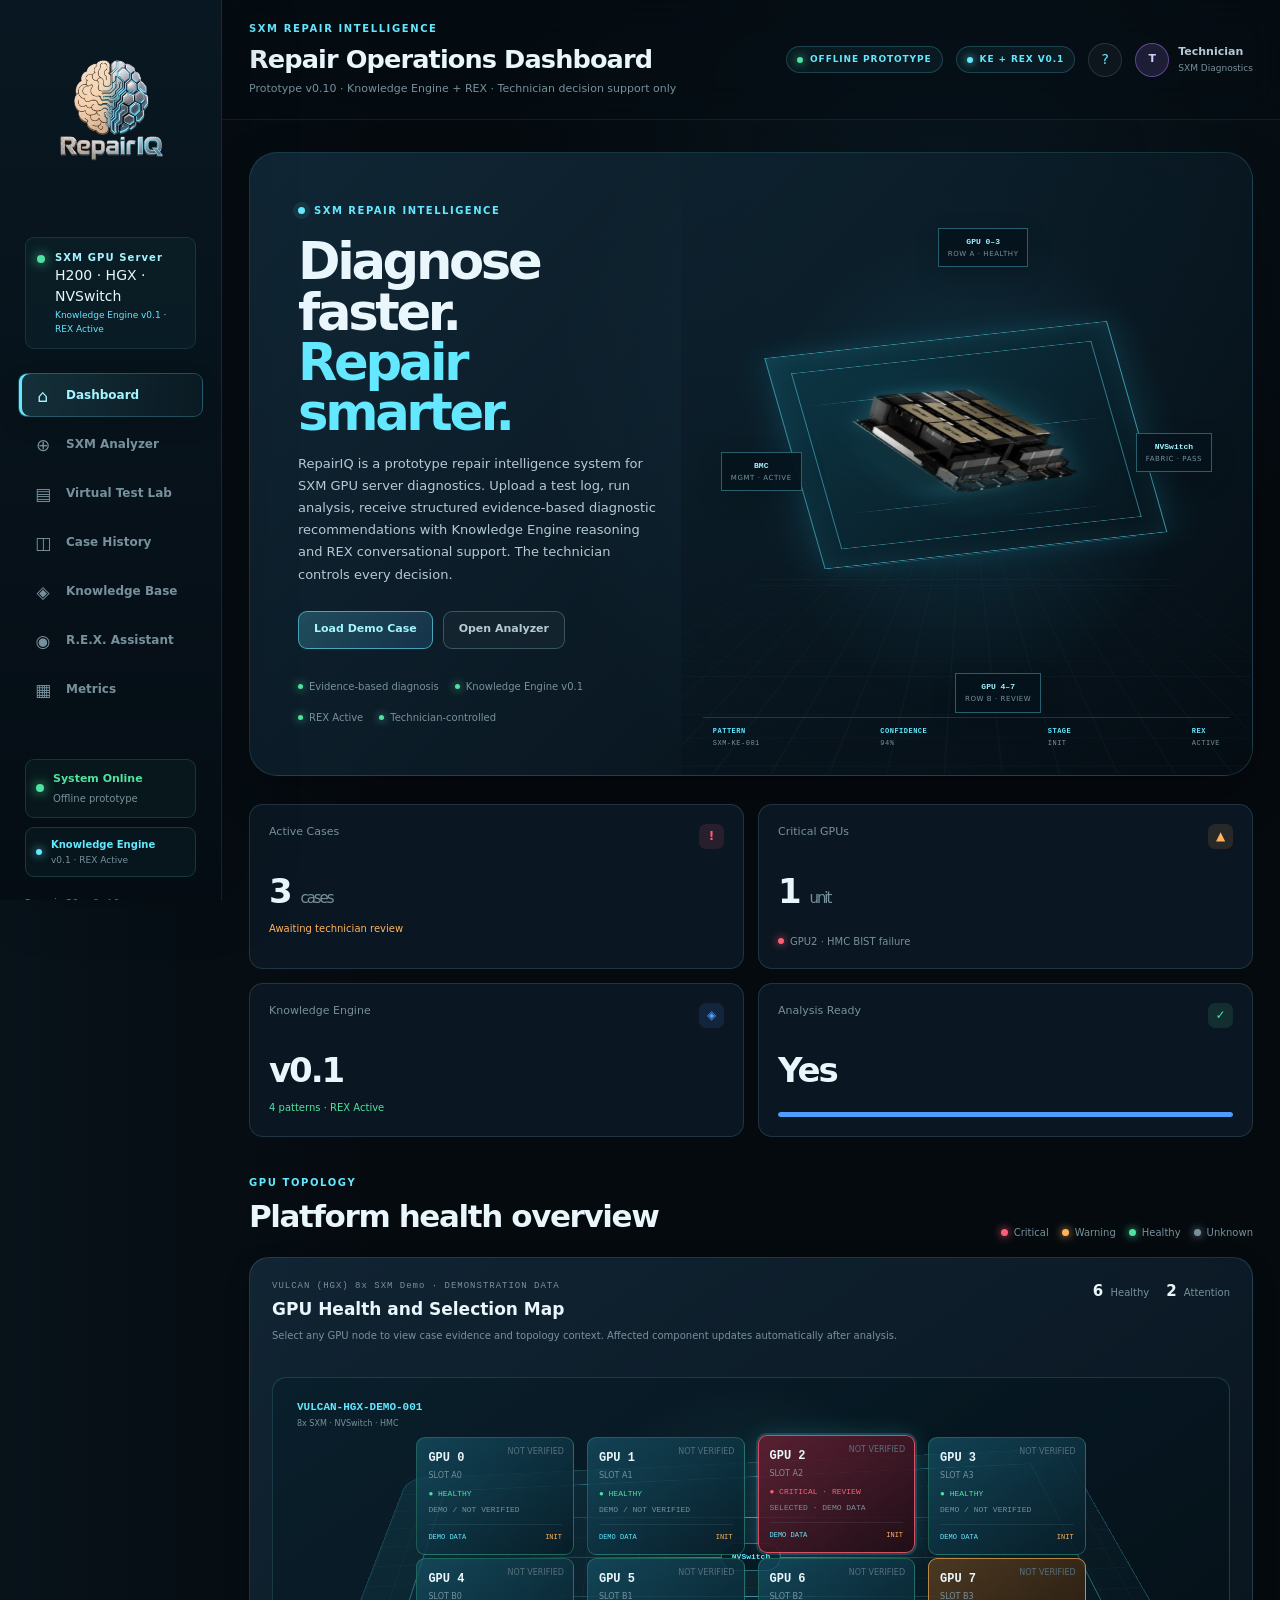
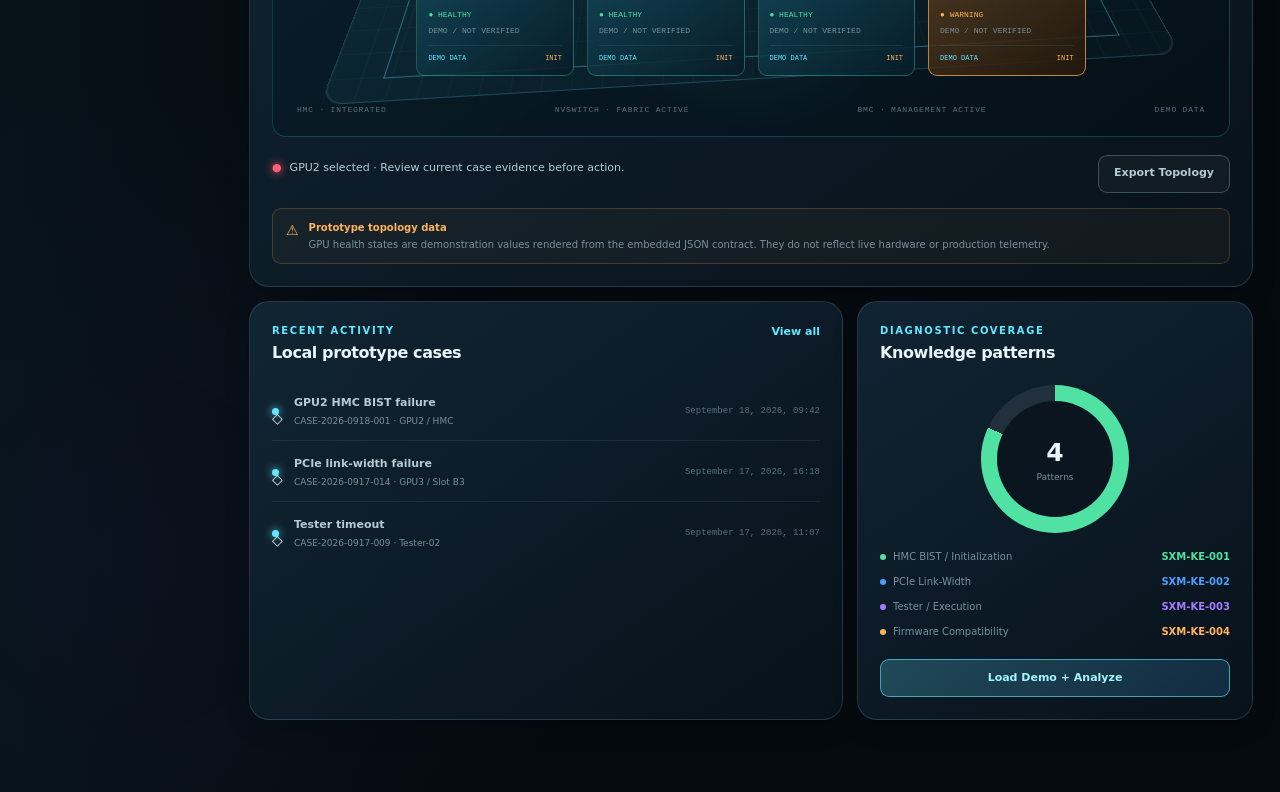
==== index.html @ d18dc709 "release: finalize RepairIQ v1.0 technician repair intelligence platform Finalize RepairIQ v1.0 as a " ====
<!DOCTYPE html>

<html lang="en">
<head>
<!--

    ============================================================

    REPAIRIQ

    SXM REPAIR INTELLIGENCE COMMAND CENTER

 

    Version: 0.10 — Virtual Test Lab + R.E.X. Motion

 

    Author:

    D'Marques Coleman

 

    Organization:

    DCENTRIC

 

    ============================================================

    PURPOSE

    ============================================================

    RepairIQ is a technician-controlled repair intelligence

    prototype for SXM GPU server diagnostics.

 

    This prototype demonstrates:

    - SXM log analysis

    - GPU topology visualization

    - Evidence-oriented diagnostic reasoning

    - Unit digital passport

    - Component genealogy

    - Test stage intelligence

    - Retest + verification state machine

    - RepairIQ Knowledge Engine v0.1

    - REX conversational layer v0.1

    - Case history

    - Shift handoff

    - Parts planning

 

    ============================================================

    CONTROL MODEL

    ============================================================

    RepairIQ recommends.

    The technician decides.

 

    RepairIQ does not:

    - Control hardware

    - Issue autonomous repair commands

    - Remove or install components

    - Order or reserve parts

    - Authorize physical work

    - Connect to production systems in this prototype

 

    ============================================================

    DATA MODEL

    ============================================================

    This prototype uses deterministic demonstration logic.

 

    It does not connect to:

    - Live hardware

    - BMC / HMC

    - Telemetry

    - Production test systems

    - Warehouse systems

    - Backend APIs

    - Verified repair databases

    - Production AI inference

 

    All prototype outputs are labeled:

    - Prototype / Demonstration Data

    - Simulated intelligence

    - Technician decision support only

 

    ============================================================

    KNOWLEDGE ENGINE

    ============================================================

    The RepairIQ Knowledge Engine v0.1 fires deterministic

    rules against confirmed analysis state to produce seven

    structured knowledge outputs:

 

    1. Failure pattern match

    2. Stage-aware repair path

    3. What to check first

    4. What to rule out

    5. Retest specification

    6. Escalation criteria

    7. Knowledge provenance

 

    Every output carries a provenance record showing which

    rule fired, what evidence triggered it, and what its

    confidence is.

 

    ============================================================

    REX

    ============================================================

    REX (Repair Experience) is the conversational layer that

    sits on top of the Knowledge Engine.

 

    REX reads from state.knowledgeOutput only.

    It does not re-analyze raw logs.

    It does not bypass the technician approval gate.

    Every response carries a source citation.

 

    ============================================================

    EXTENSION MOUNT POINT

    ============================================================

    #diagnostic-extension-mount

      data-mount="knowledge-engine"

      data-rex-mount="true"

 

    All Knowledge Engine and REX sections are injected here

    by app.js. They use the .diagnostic-section contract.

 

    Render order inside mount:

      [KE — Failure Pattern]       data-ke-section="failure-pattern"

      [KE — Repair Path]           data-ke-section="repair-path"

      [KE — Check First]           data-ke-section="check-first"

      [KE — Rule Out]              data-ke-section="rule-out"

      [KE — Retest Spec]           data-ke-section="retest-spec"

      [KE — Escalation]            data-ke-section="escalation"

      [KE — Provenance]            data-ke-section="ke-provenance"

      [REX Interface]              data-ke-section="rex"

      [Parts Planning]             data-extension-section="parts-request"

      [Shift Handoff]              data-extension-section="shift-handoff"

      [Export Actions]             .result-actions

 

    ============================================================

    GPU TOPOLOGY DATA CONTRACT

    ============================================================

    #gpu-topology-data is a <script type="application/json">

    element containing the topology JSON.

 

    JS reads this with:

      JSON.parse(document.getElementById('gpu-topology-data').textContent)

 

    Required schema per component:

      componentId       string   "GPU0"

      displayName       string   "GPU 0"

      topologyIndex     number   0

      slot              string   "Slot A0"

      healthState       string   "healthy|critical|warning|unknown"

      verificationState string   "verified|pending-verification|unverified"

      selectionState    string   "selected|available"

      load              number|null

      parentId          string   "VULCAN-HGX-DEMO-001"

      relatedFailureIds string[]

      relatedStageCodes string[]

 

    ============================================================

    CANONICAL CSS CLASS NAMES

    ============================================================

    Stage state (applied by applyStageClass()):

      failed           INIT failed, red border

      passed           green border

      blocked          purple border

      not-reached      muted border, reduced opacity

      retest-required  yellow border

 

    Health state (applied to .gpu-node by JS):

      healthy          green border

      critical         red border

      warning          orange border

      unknown          muted border

 

    Retest workflow step state (applied by updateRetestWorkflowUI()):

      .retest-progress-step.active    current step

      .retest-progress-step.complete  finished step

      .retest-progress-line.complete  finished connector

 

    Closure gate:

      .closure-gate[data-closure-eligible="true"]  green state

 

    ============================================================

    ID CONTRACTS

    ============================================================

    All IDs below are read or written by app.js.

    Do not rename or remove them without updating app.js.

 

    Navigation:

      .nav-item[data-view]

      .view[id]

      #page-title

 

    Analyzer:

      #drop-zone, #file-input

      #retest-upload-zone, #retest-file-input

      #demo-log-button, #analyze-button

      #diagnostic-search, #diagnostic-search-button

      .quick-search-chip[data-error-code]

      #log-preview, #log-status

      #product-model, #tester-name, #technician-name

      #technician-notes, #unit-serial-input

      #system-serial-input, #part-number-input

      #assembly-part-number-input, #board-revision-input

      #department-input

 

    Active case context:

      #active-case-context

      #active-case-id, #active-case-state

      #active-unit-serial, #active-system-serial

      #active-platform, #active-failure-stage

      #active-tester, #active-technician

      #active-case-data-status

 

    Result panel:

      #result-panel

      #empty-diagnostic-result

      #structured-diagnostic-result

      #case-id-label

      #diagnostic-result-status

      #diagnostic-result-data-label

      #diagnostic-result-summary

      #root-cause-command-heading

      #diagnostic-case-id, #diagnostic-case-state

      #diagnostic-department

      #diagnostic-technician, #diagnostic-tester

      #diagnostic-unit-serial, #diagnostic-system-serial

      #diagnostic-part-number, #diagnostic-platform

      #diagnostic-build, #diagnostic-board-revision

      #unit-identity-data-state

      #diagnostic-failure-stage

      #diagnostic-stage-card-{init|flt|flb|fct|dcc|rin}

      #diagnostic-stage-result-{init|flt|flb|fct|dcc|rin}

      #diagnostic-stage-status-{init|flt|flb|fct|dcc|rin}

      #primary-finding-title, #primary-finding-explanation

      #primary-finding-severity

      #affected-component-name

      #affected-component-part-number

      #affected-component-serial

      #affected-component-status

      #view-component-history-button

      #root-cause-candidate-list

      #root-cause-score-label

      #supporting-evidence-list, #supporting-evidence-count

      #contradicting-evidence-list, #contradicting-evidence-count

      #previous-actions-list, #previous-actions-count

      #do-not-repeat-list, #do-not-repeat-count

      #diagnostic-confidence-value

      #diagnostic-confidence-explanation

      #diagnostic-confidence-progress

      #next-action-title, #next-action-explanation

      #next-action-status

      #technician-approval-status

      #technician-approval-message

      #approve-diagnostic-recommendation-button

      #reject-diagnostic-recommendation-button

      #retest-status, #retest-stage

      #retest-condition, #retest-result

      #retest-requirement-message

      #diagnostic-verification-status

      #diagnostic-closure-status

      #diagnostic-data-source

      #diagnostic-intelligence-state

      #diagnostic-data-disclosure-message

      #diagnostic-extension-mount

      #open-retest-workflow-button

 

    Passport:

      #passport-stage-card-{init|flt|flb|fct|dcc|rin}

      #passport-stage-result-{init|flt|flb|fct|dcc|rin}

      #passport-stage-status-{init|flt|flb|fct|dcc|rin}

      #passport-view-history-button

      #passport-export-button

      #genealogy-export-button

      #stage-export-button

      #topology-export-button

 

    Topology:

      #gpu-topology

      #gpu-topology-data

      #topology-selection

      #topology-healthy-count

      #topology-attention-count

      #critical-gpu-count

 

    Retest workflow:

      #retest-verification

      #retest-verification-status

      #closure-eligibility-status

      #technician-action-description

      #verification-technician

      #technician-action-timestamp

      #technician-action-state

      #record-technician-action-button

      #verification-retest-stage

      #verification-retest-tester

      #verification-retest-started-at

      #verification-retest-session-id

      #retest-ready-state

      #prepare-retest-button

      #verification-retest-result

      #verification-retest-completed-at

      #verification-retest-evidence

      #retest-result-state

      #record-retest-result-button

      #verification-rationale-input

      #verification-decision

      #verification-rationale

      #repair-verification-state

      #verify-repair-button

      #reject-verification-button

      #verification-retest-status

      #verification-status

      #verification-closure-status

      #closure-gate

      #closure-gate-title

      #closure-gate-message

      #close-case-button

      #verification-history-list

      #verification-history-state

 

    Case history:

      #case-search, #case-filter

      #case-table-body

      #case-table-empty-state

      #clear-cases-button

      #activity-list

 

    Dashboard:

      #load-demo-button

      #view-demo-button

      #start-analysis-button

 

    Modal:

      #diagnostic-modal

      #modal-content

      #modal-close-button

 

    Toast:

      #toast

      #toast-message

    ============================================================

  -->
<meta charset="utf-8"/>
<meta content="width=device-width, initial-scale=1.0" name="viewport"/>
<meta content="RepairIQ — SXM Repair Intelligence Command Center. Prototype v0.10." name="description"/>
<meta content="noindex, nofollow" name="robots"/>
<title>RepairIQ — SXM Repair Intelligence v0.10</title>
<link href="styles.css" rel="stylesheet"/>
</head>
<body>
<!-- ============================================================

       TOPOLOGY DATA CONTRACT

       Parsed by renderTopology() on DOMContentLoaded.

       JS reads: JSON.parse(document.getElementById('gpu-topology-data').textContent)

       ============================================================ -->
<script id="gpu-topology-data" type="application/json">

    {

      "platformId": "VULCAN-HGX-DEMO-001",

      "platformName": "VULCAN (HGX) 8x SXM Demo",

      "configurationId": "8GPU-SXM-NVS-HMC",

      "dataSource": "Prototype / Demonstration Data",

      "verified": false,

      "components": [

        {

          "componentId": "GPU0",

          "displayName": "GPU 0",

          "topologyIndex": 0,

          "slot": "Slot A0",

          "healthState": "healthy",

          "verificationState": "verified",

          "selectionState": "available",

          "load": 0,

          "parentId": "VULCAN-HGX-DEMO-001",

          "relatedFailureIds": [],

          "relatedStageCodes": ["INIT"]

        },

        {

          "componentId": "GPU1",

          "displayName": "GPU 1",

          "topologyIndex": 1,

          "slot": "Slot A1",

          "healthState": "healthy",

          "verificationState": "verified",

          "selectionState": "available",

          "load": 0,

          "parentId": "VULCAN-HGX-DEMO-001",

          "relatedFailureIds": [],

          "relatedStageCodes": ["INIT"]

        },

        {

          "componentId": "GPU2",

          "displayName": "GPU 2",

          "topologyIndex": 2,

          "slot": "Slot A2",

          "healthState": "critical",

          "verificationState": "pending-verification",

          "selectionState": "selected",

          "load": null,

          "parentId": "VULCAN-HGX-DEMO-001",

          "relatedFailureIds": ["HMC_BIST_FAIL"],

          "relatedStageCodes": ["INIT"]

        },

        {

          "componentId": "GPU3",

          "displayName": "GPU 3",

          "topologyIndex": 3,

          "slot": "Slot A3",

          "healthState": "healthy",

          "verificationState": "verified",

          "selectionState": "available",

          "load": 0,

          "parentId": "VULCAN-HGX-DEMO-001",

          "relatedFailureIds": [],

          "relatedStageCodes": ["INIT"]

        },

        {

          "componentId": "GPU4",

          "displayName": "GPU 4",

          "topologyIndex": 4,

          "slot": "Slot B0",

          "healthState": "healthy",

          "verificationState": "verified",

          "selectionState": "available",

          "load": 0,

          "parentId": "VULCAN-HGX-DEMO-001",

          "relatedFailureIds": [],

          "relatedStageCodes": ["INIT"]

        },

        {

          "componentId": "GPU5",

          "displayName": "GPU 5",

          "topologyIndex": 5,

          "slot": "Slot B1",

          "healthState": "healthy",

          "verificationState": "verified",

          "selectionState": "available",

          "load": 0,

          "parentId": "VULCAN-HGX-DEMO-001",

          "relatedFailureIds": [],

          "relatedStageCodes": ["INIT"]

        },

        {

          "componentId": "GPU6",

          "displayName": "GPU 6",

          "topologyIndex": 6,

          "slot": "Slot B2",

          "healthState": "healthy",

          "verificationState": "verified",

          "selectionState": "available",

          "load": 0,

          "parentId": "VULCAN-HGX-DEMO-001",

          "relatedFailureIds": [],

          "relatedStageCodes": ["INIT"]

        },

        {

          "componentId": "GPU7",

          "displayName": "GPU 7",

          "topologyIndex": 7,

          "slot": "Slot B3",

          "healthState": "warning",

          "verificationState": "pending-verification",

          "selectionState": "available",

          "load": null,

          "parentId": "VULCAN-HGX-DEMO-001",

          "relatedFailureIds": [],

          "relatedStageCodes": ["INIT"]

        }

      ]

    }

  </script>
<!-- ============================================================

       APPLICATION SHELL

       ============================================================ -->
<div class="app-shell">
<!-- ========================================================

         SIDEBAR

         ======================================================== -->
<aside aria-label="RepairIQ main navigation" class="sidebar" role="navigation">
<!-- Brand -->
<div class="brand">
<img alt="RepairIQ — Repair Intelligence" class="brand-logo" src="assets/repairiq-logo.PNG"/>
</div>
<!-- Platform context -->
<div aria-label="Platform context" class="sidebar-platform">
<div aria-hidden="true" class="platform-indicator"></div>
<div>
<strong>SXM GPU Server</strong>
<span>H200 · HGX · NVSwitch</span>
<span style="margin-top: 2px; color: var(--cyan); font-size: 9px;">

            Knowledge Engine v0.1 · REX Active

          </span>
</div>
</div>
<!-- Navigation -->
<nav aria-label="Primary navigation" class="main-nav">
<button aria-current="page" class="nav-item active" data-view="dashboard" type="button">
<span aria-hidden="true" class="nav-icon">⌂</span>
<span>Dashboard</span>
</button>
<button class="nav-item" data-view="analyzer" type="button">
<span aria-hidden="true" class="nav-icon">⊕</span>
<span>SXM Analyzer</span>
</button>
<button class="nav-item" data-view="tester-lab" type="button">
<span aria-hidden="true" class="nav-icon">▤</span>
<span>Virtual Test Lab</span>
</button>
<button class="nav-item" data-view="cases" type="button">
<span aria-hidden="true" class="nav-icon">◫</span>
<span>Case History</span>
</button>
<button class="nav-item" data-view="knowledge" type="button">
<span aria-hidden="true" class="nav-icon">◈</span>
<span>Knowledge Base</span>
</button>
<button class="nav-item" data-view="rex" type="button">
<span aria-hidden="true" class="nav-icon">◉</span>
<span>R.E.X. Assistant</span>
</button>
<button class="nav-item" data-view="metrics" type="button">
<span aria-hidden="true" class="nav-icon">▦</span>
<span>Metrics</span>
</button>
</nav>
<div aria-hidden="true" class="sidebar-divider"></div>
<!-- Sidebar bottom -->
<div class="sidebar-bottom">
<div aria-label="System status" class="system-status">
<div aria-hidden="true" class="status-dot"></div>
<div>
<strong>System Online</strong>
<span>Offline prototype</span>
</div>
</div>
<!-- Knowledge engine status -->
<div aria-label="Knowledge engine status" style="

            display: flex;

            align-items: center;

            gap: 9px;

            margin-top: 9px;

            padding: 9px 10px;

            border: 1px solid rgba(99, 232, 255, 0.16);

            border-radius: var(--radius-sm);

            background: rgba(99, 232, 255, 0.035);

          ">
<div aria-hidden="true" style="

              width: 6px;

              height: 6px;

              flex: 0 0 auto;

              border-radius: 50%;

              background: var(--cyan);

              box-shadow: 0 0 10px var(--cyan);

            "></div>
<div>
<strong style="

                display: block;

                color: var(--cyan);

                font-size: 10px;

              ">Knowledge Engine</strong>
<span style="

                display: block;

                margin-top: 2px;

                color: var(--text-muted);

                font-size: 9px;

              ">v0.1 · REX Active</span>
</div>
</div>
<div class="version-label">

          RepairIQ v0.10 · Prototype

        </div>
<p class="sidebar-note">

          Technician decision support only.

          RepairIQ does not control hardware

          or authorize physical actions.

        </p>
</div>
</aside>
<!-- /sidebar -->
<!-- ========================================================

         MAIN CONTENT

         ======================================================== -->
<main class="main-content" id="main-content">
<!-- ======================================================

           TOPBAR

           ====================================================== -->
<header aria-label="RepairIQ application header" class="topbar" role="banner">
<div>
<div class="eyebrow">SXM REPAIR INTELLIGENCE</div>
<h1 id="page-title">Repair Operations Dashboard</h1>
<p class="topbar-context">

            Prototype v0.10 · Knowledge Engine + REX ·

            Technician decision support only

          </p>
</div>
<div class="topbar-actions">
<div aria-label="Environment: offline prototype" class="environment-badge">
<span aria-hidden="true" class="environment-dot"></span>

            Offline Prototype

          </div>
<div aria-label="Knowledge engine and REX active" style="

              display: inline-flex;

              align-items: center;

              gap: 7px;

              min-height: 27px;

              padding: 0 10px;

              border: 1px solid rgba(99, 232, 255, 0.2);

              border-radius: 999px;

              background: rgba(99, 232, 255, 0.055);

              color: var(--cyan);

              font-size: 9px;

              font-weight: 800;

              letter-spacing: 0.1em;

              white-space: nowrap;

              text-transform: uppercase;

            ">
<span aria-hidden="true" style="

                width: 6px;

                height: 6px;

                border-radius: 50%;

                background: var(--cyan);

                box-shadow: 0 0 8px var(--cyan);

              "></span>

            KE + REX v0.1

          </div>
<button aria-label="Keyboard shortcuts: press slash to open analyzer" class="icon-button" title="Press / to open analyzer" type="button">?</button>
<div class="user-chip">
<div aria-hidden="true" class="avatar">T</div>
<div>
<strong>Technician</strong>
<span>SXM Diagnostics</span>
</div>
</div>
</div>
</header>
<!-- /topbar -->
<!-- ======================================================

           DASHBOARD VIEW

           ====================================================== -->
<div aria-label="Repair operations dashboard" class="view active" id="dashboard-view" role="main">
<!-- Hero card -->
<div aria-label="RepairIQ overview" class="hero-card">
<div class="hero-content">
<div class="hero-badge">
<span aria-hidden="true" class="pulse"></span>

              SXM REPAIR INTELLIGENCE

            </div>
<h2>

              Diagnose faster.

              <span>Repair smarter.</span>
</h2>
<p>

              RepairIQ is a prototype repair intelligence system for

              SXM GPU server diagnostics. Upload a test log, run

              analysis, receive structured evidence-based diagnostic

              recommendations with Knowledge Engine reasoning and REX

              conversational support. The technician controls every

              decision.

            </p>
<div class="hero-actions">
<button class="primary-button" id="load-demo-button" type="button">

                Load Demo Case

              </button>
<button class="secondary-button" data-view-target="analyzer" id="start-analysis-button" type="button">

                Open Analyzer

              </button>
</div>
<div aria-label="System capabilities" class="hero-trust-row">
<span>
<span aria-hidden="true" class="trust-dot"></span>

                Evidence-based diagnosis

              </span>
<span>
<span aria-hidden="true" class="trust-dot"></span>

                Knowledge Engine v0.1

              </span>
<span>
<span aria-hidden="true" class="trust-dot"></span>

                REX Active

              </span>
<span>
<span aria-hidden="true" class="trust-dot"></span>

                Technician-controlled

              </span>
</div>
</div>
<!-- Hero visual -->
<div aria-hidden="true" class="hero-visual" role="presentation">
<div class="hero-grid"></div>
<div class="hardware-platform">
<div class="board-surface">
<span class="board-edge board-edge-top"></span>
<span class="board-edge board-edge-bottom"></span>
<span class="board-edge board-edge-left"></span>
<span class="board-edge board-edge-right"></span>
<div class="compute-zone compute-zone-vulcan">
<img alt="" aria-hidden="true" class="hero-vulcan-image" src="assets/vulcan-hgx-demo.png"/>
</div>
<span class="fabric-lines">
<span class="fabric-line fabric-line-a"></span>
<span class="fabric-line fabric-line-b"></span>
<span class="fabric-line fabric-line-c"></span>
<span class="fabric-line fabric-line-d"></span>
</span>
</div>
<div class="hardware-shroud">
<div class="shroud-highlight"></div>
<div class="shroud-label">

                  H200 · SXM · NVSwitch · HMC

                </div>
</div>
</div>
<div class="floating-node node-top">
<strong>GPU 0–3</strong>
<small>Row A · Healthy</small>
</div>
<div class="floating-node node-right">
<strong>NVSwitch</strong>
<small>Fabric · Pass</small>
</div>
<div class="floating-node node-bottom">
<strong>GPU 4–7</strong>
<small>Row B · Review</small>
</div>
<div class="floating-node node-left">
<strong>BMC</strong>
<small>Mgmt · Active</small>
</div>
<div class="hero-telemetry">
<span>
<strong>PATTERN</strong>

                SXM-KE-001

              </span>
<span>
<strong>CONFIDENCE</strong>

                94%

              </span>
<span>
<strong>STAGE</strong>

                INIT

              </span>
<span>
<strong>REX</strong>

                ACTIVE

              </span>
</div>
</div>
<!-- /hero-visual -->
</div>
<!-- /hero-card -->
<!-- Metric cards -->
<section aria-label="Key metrics" class="metric-grid" style="margin-top: 28px;">
<div class="metric-card">
<div class="metric-top">
<span>Active Cases</span>
<div aria-hidden="true" class="metric-icon red">!</div>
</div>
<div class="metric-value">

              3

              <small>cases</small>
</div>
<div class="metric-change neutral-change">

              Awaiting technician review

            </div>
</div>
<div class="metric-card">
<div class="metric-top">
<span>Critical GPUs</span>
<div aria-hidden="true" class="metric-icon orange">▲</div>
</div>
<div class="metric-value">
<span id="critical-gpu-count">1</span>
<small>unit</small>
</div>
<div class="metric-mini-status">
<span aria-hidden="true" class="mini-status critical"></span>

              GPU2 · HMC BIST failure

            </div>
</div>
<div class="metric-card">
<div class="metric-top">
<span>Knowledge Engine</span>
<div aria-hidden="true" class="metric-icon blue">◈</div>
</div>
<div class="metric-value">

              v0.1

            </div>
<div class="metric-change positive">

              4 patterns · REX Active

            </div>
</div>
<div class="metric-card">
<div class="metric-top">
<span>Analysis Ready</span>
<div aria-hidden="true" class="metric-icon green">✓</div>
</div>
<div class="metric-value">

              Yes

            </div>
<div aria-hidden="true" class="progress-track">
<div class="progress-fill blue-fill" style="width: 100%;"></div>
</div>
</div>
</section>
<!-- /metric-grid -->
<!-- GPU Topology panel -->
<section aria-label="GPU topology" class="topology-heading section-heading">
<div>
<div class="eyebrow">GPU TOPOLOGY</div>
<h2>Platform health overview</h2>
</div>
<div aria-label="Topology legend" class="topology-legend">
<span>
<span aria-hidden="true" class="legend-health critical"></span>

              Critical

            </span>
<span>
<span aria-hidden="true" class="legend-health warning"></span>

              Warning

            </span>
<span>
<span aria-hidden="true" class="legend-health healthy"></span>

              Healthy

            </span>
<span>
<span aria-hidden="true" class="legend-health unknown"></span>

              Unknown

            </span>
</div>
</section>
<div aria-label="GPU topology panel" class="panel topology-panel">
<div class="topology-header">
<div>
<div aria-label="Platform identification" class="topology-platform">

                PLATFORM · VULCAN (HGX) · 8x SXM GPU

              </div>
<h3>GPU Health and Selection Map</h3>
<p style="margin-top: 5px; color: var(--text-muted); font-size: 10px;">

                Select any GPU node to view case evidence and

                topology context. Affected component updates

                automatically after analysis.

              </p>
</div>
<div aria-label="Topology counts" class="topology-meta">
<div>
<strong id="topology-healthy-count">0</strong>
<span>Healthy</span>
</div>
<div>
<strong id="topology-attention-count">0</strong>
<span>Attention</span>
</div>
</div>
</div>
<!-- Hardware frame -->
<div aria-label="GPU topology visualization" class="topology-hardware-frame" role="region">
<div aria-hidden="true" class="topology-backplate">
<div class="topology-backplate-grid"></div>
<span class="topology-board-edge topology-board-edge-top"></span>
<span class="topology-board-edge topology-board-edge-bottom"></span>
<span class="topology-board-edge topology-board-edge-left"></span>
<span class="topology-board-edge topology-board-edge-right"></span>
</div>
<div aria-hidden="true" class="platform-identification">
<span>VULCAN-HGX-DEMO-001</span>
<small>8x SXM · NVSwitch · HMC</small>
</div>
<div aria-hidden="true" class="topology-fabric">
<span class="fabric-rail rail-top"></span>
<span class="fabric-rail rail-middle"></span>
<span class="fabric-rail rail-bottom"></span>
<div class="fabric-node-center">NVSwitch</div>
</div>
<!--

              GPU nodes are rendered here by renderTopology()

              from the #gpu-topology-data JSON contract.

              Do not place static GPU nodes here.

            -->
<div aria-busy="true" aria-label="GPU node selection grid" class="gpu-topology" id="gpu-topology" role="group"></div>
<div aria-hidden="true" class="topology-hardware-details">
<span>HMC · INTEGRATED</span>
<span>NVSWITCH · FABRIC ACTIVE</span>
<span>BMC · MANAGEMENT ACTIVE</span>
<span>DEMO DATA</span>
</div>
</div>
<!-- /hardware-frame -->
<div class="topology-footer">
<p aria-live="polite" class="topology-selection" data-selected-component="" data-selection-state="available" id="topology-selection" role="status">

              Select a GPU node to view case evidence.

            </p>
<div style="display: flex; gap: 8px; flex-wrap: wrap; justify-content: flex-end;">
<button aria-label="Export GPU topology data" class="secondary-button" id="topology-export-button" type="button">

                Export Topology

              </button>
</div>
</div>
<div class="prototype-data-banner" role="note">
<span aria-hidden="true" style="font-size: 14px;">⚠</span>
<div>
<strong>Prototype topology data</strong>
<span>

                GPU health states are demonstration values rendered

                from the embedded JSON contract. They do not reflect

                live hardware or production telemetry.

              </span>
</div>
</div>
</div>
<!-- /topology-panel -->
<!-- Dashboard columns -->
<div class="dashboard-columns">
<!-- Recent activity -->
<div aria-label="Recent activity" class="panel">
<div class="panel-header">
<div>
<div class="eyebrow">RECENT ACTIVITY</div>
<h3>Local prototype cases</h3>
</div>
<button aria-label="View all cases" class="text-button" data-view-target="cases" type="button">

                View all

              </button>
</div>
<div aria-label="Recent case activity" aria-live="polite" class="activity-list" id="activity-list"></div>
</div>
<!-- Coverage / quick actions -->
<div aria-label="Quick actions and coverage" class="panel">
<div class="panel-header">
<div>
<div class="eyebrow">DIAGNOSTIC COVERAGE</div>
<h3>Knowledge patterns</h3>
</div>
</div>
<div aria-label="Knowledge engine pattern coverage" class="coverage-ring">
<div class="ring-inner">
<strong>4</strong>
<span>Patterns</span>
</div>
</div>
<div aria-label="Coverage by category" class="coverage-list">
<div>
<span>
<span aria-hidden="true" class="dot green-dot"></span>

                  HMC BIST / Initialization

                </span>
<strong style="color: var(--green);">SXM-KE-001</strong>
</div>
<div>
<span>
<span aria-hidden="true" class="dot blue-dot"></span>

                  PCIe Link-Width

                </span>
<strong style="color: var(--blue);">SXM-KE-002</strong>
</div>
<div>
<span>
<span aria-hidden="true" class="dot purple-dot"></span>

                  Tester / Execution

                </span>
<strong style="color: var(--purple);">SXM-KE-003</strong>
</div>
<div>
<span>
<span aria-hidden="true" class="dot orange-dot"></span>

                  Firmware Compatibility

                </span>
<strong style="color: var(--orange);">SXM-KE-004</strong>
</div>
</div>
<button aria-label="Load demo case and run analysis" class="primary-button" id="view-demo-button" style="width: 100%; margin-top: 20px;" type="button">

              Load Demo + Analyze

            </button>
</div>
</div>
<!-- /dashboard-columns -->
</div>
<!-- /dashboard-view -->
<!-- ======================================================

           ANALYZER VIEW

           ====================================================== -->

    <!-- REPAIRIQ ANALYZER v1.0: Technician Workstation layout. Do not rename existing control/result IDs without updating app.js. -->
<div aria-label="SXM log analyzer" class="view" data-analyzer-workspace="case" id="analyzer-view" role="main">
<div class="view-heading">
<div>
<div class="eyebrow">SXM LOG ANALYZER</div>
<h2>Diagnostic Analysis</h2>
<p>

              Upload a test log or load the demo case. Run analysis

              to receive structured diagnostic recommendations with

              Knowledge Engine reasoning and REX support.

              Technician review is required before any physical action.

            </p>
</div>
<div>
<span aria-label="Human control notice" class="human-control-badge" role="note">
<span aria-hidden="true">✓</span>

              Technician-controlled

            </span>
</div>
</div>
<!-- =========================================================
         REPAIRIQ DIAGNOSTIC WORKSTATION
         Compact technician workflow navigation.
         Existing Analyzer IDs remain unchanged for app.js compatibility.
    ========================================================== -->
<section aria-labelledby="analyzer-workstation-title" class="analyzer-workstation-shell">
<div class="analyzer-workstation-heading">
<div>
<div class="eyebrow">DIAGNOSTIC WORKSTATION</div>
<h3 id="analyzer-workstation-title">Technician review center</h3>
</div>
<div aria-live="polite" class="analyzer-workstation-status">
<span class="status-dot"></span>
<span id="analyzer-workstation-status-text">Case context</span>
</div>
</div>
<div aria-label="Diagnostic workflow" class="analyzer-workstation-nav" id="analyzer-workstation-nav" role="tablist">
<button aria-selected="true" class="analyzer-workstation-tab active" data-analyzer-tab="case" role="tab" type="button">
<span class="workstation-step">01</span><span>Case</span>
</button>
<button aria-selected="false" class="analyzer-workstation-tab" data-analyzer-tab="log" role="tab" type="button">
<span class="workstation-step">02</span><span>Log</span>
</button>
<button aria-selected="false" class="analyzer-workstation-tab" data-analyzer-tab="evidence" role="tab" type="button">
<span class="workstation-step">03</span><span>Evidence</span>
</button>
<button aria-selected="false" class="analyzer-workstation-tab" data-analyzer-tab="diagnosis" role="tab" type="button">
<span class="workstation-step">04</span><span>Diagnosis</span>
</button>
<button aria-selected="false" class="analyzer-workstation-tab" data-analyzer-tab="repair" role="tab" type="button">
<span class="workstation-step">05</span><span>Repair</span>
</button>
<button aria-selected="false" class="analyzer-workstation-tab" data-analyzer-tab="verify" role="tab" type="button">
<span class="workstation-step">06</span><span>Verify</span>
</button>
<button aria-selected="false" class="analyzer-workstation-tab" data-analyzer-tab="close" role="tab" type="button">
<span class="workstation-step">07</span><span>Close</span>
</button>
</div>
<div class="analyzer-workstation-help">
        Select a workflow stage to review only the information needed for that task.
        Existing technician approval and verification controls remain authoritative.
      </div>
</section>

<!-- Diagnostic search -->
<div aria-label="Diagnostic search" class="panel diagnostic-search" data-analyzer-panel="log">
<div class="search-header">
<div>
<div class="eyebrow">QUICK DIAGNOSTIC SEARCH</div>
<h3>Error code or symptom search</h3>
</div>
<div aria-label="Prototype data label" class="environment-badge">

              Prototype Data

            </div>
</div>
<div class="search-row">
<div class="search-field">
<span aria-hidden="true" style="color: var(--cyan);">⊕</span>
<input aria-label="Search error code or symptom" autocomplete="off" id="diagnostic-search" placeholder="Search error code, symptom, or component..." type="search"/>
</div>
<button aria-label="Run diagnostic search" class="primary-button" id="diagnostic-search-button" type="button">

              Search

            </button>
</div>
<div aria-label="Quick search options" class="quick-searches">
<span>Quick:</span>
<button aria-label="Search for HMC BIST failure" class="quick-search-chip" data-error-code="HMC_BIST_FAIL" type="button">

              HMC_BIST_FAIL

            </button>
<button aria-label="Search for PCIe link width failure" class="quick-search-chip" data-error-code="PCIE_LINK_WIDTH" type="button">

              PCIE_LINK_WIDTH

            </button>
<button aria-label="Search for tester timeout" class="quick-search-chip" data-error-code="TESTER_TIMEOUT" type="button">

              TESTER_TIMEOUT

            </button>
<button aria-label="Search for firmware mismatch" class="quick-search-chip" data-error-code="FW_MISMATCH" type="button">

              FW_MISMATCH

            </button>
</div>
</div>
<!-- /diagnostic-search -->
<!-- Active case context -->
<div aria-label="Active case context" class="panel active-case-context" data-analyzer-panel="case" data-case-state="NEW" data-data-source="prototype" id="active-case-context">
<div class="case-context-badges">
<div class="eyebrow">ACTIVE CASE CONTEXT</div>
<span aria-label="Case ID" class="case-id" id="active-case-id">CASE-NEW</span>
<span aria-label="Case state" class="status-pill" id="active-case-state">NEW</span>
<div aria-label="Data source" id="active-case-data-status" role="note" style="

                margin-left: auto;

                color: var(--orange);

                font-size: 9px;

                font-weight: 800;

              ">
<strong>Prototype / Demonstration Data</strong>
</div>
</div>
<div aria-label="Active case details" class="active-case-grid">
<div class="case-context-field">
<span>Unit Serial</span>
<strong id="active-unit-serial">—</strong>
</div>
<div class="case-context-field">
<span>System Serial</span>
<strong id="active-system-serial">—</strong>
</div>
<div class="case-context-field">
<span>Platform</span>
<strong id="active-platform">—</strong>
</div>
<div class="case-context-field">
<span>Failure Stage</span>
<strong id="active-failure-stage">Awaiting analysis</strong>
</div>
<div class="case-context-field">
<span>Tester</span>
<strong id="active-tester">—</strong>
</div>
<div class="case-context-field">
<span>Technician</span>
<strong id="active-technician">—</strong>
</div>
</div>
</div>
<!-- /active-case-context -->
<!-- Analyzer layout -->
<div class="analyzer-layout">
<!-- Input column -->
<div class="analyzer-input-column" data-analyzer-panel="log">
<!-- Case metadata form -->
<div aria-label="Case metadata input" class="panel">
<div class="panel-header">
<div>
<div class="eyebrow">CASE METADATA</div>
<h3>Unit and session details</h3>
</div>
</div>
<div class="form-grid">
<label>
<span>Product / Model</span>
<input aria-label="Product or model" autocomplete="off" id="product-model" placeholder="e.g. VULCAN (HGX)" type="text"/>
</label>
<label>
<span>Tester ID</span>
<input aria-label="Tester identifier" autocomplete="off" id="tester-name" placeholder="e.g. SXM-TESTER-04" type="text"/>
</label>
<label>
<span>Unit Serial Number</span>
<input aria-label="Unit serial number" autocomplete="off" id="unit-serial-input" placeholder="e.g. DEMO-UNIT-0001" type="text"/>
</label>
<label>
<span>System Serial Number</span>
<input aria-label="System serial number" autocomplete="off" id="system-serial-input" placeholder="e.g. DEMO-SYSTEM-0001" type="text"/>
</label>
<label>
<span>Part Number</span>
<input aria-label="Part number" autocomplete="off" id="part-number-input" placeholder="e.g. DEMO-PN-0001" type="text"/>
</label>
<label>
<span>Assembly Part Number</span>
<input aria-label="Assembly part number" autocomplete="off" id="assembly-part-number-input" placeholder="e.g. DEMO-ASM-PN-0001" type="text"/>
</label>
<label>
<span>Board Revision</span>
<input aria-label="Board revision" autocomplete="off" id="board-revision-input" placeholder="e.g. DEMO-REV-A" type="text"/>
</label>
<label>
<span>Department</span>
<input aria-label="Department" autocomplete="off" id="department-input" placeholder="e.g. SXM Diagnostics" type="text"/>
</label>
<label>
<span>Technician Name</span>
<input aria-label="Technician name" autocomplete="off" id="technician-name" placeholder="Technician name" type="text"/>
</label>
</div>
<div class="full-label">
<span>Technician notes</span>
<textarea aria-label="Technician notes" id="technician-notes" placeholder="Describe observed symptoms, context, or previous actions..." rows="3"></textarea>
</div>
</div>
<!-- /case-metadata-form -->
<!-- Log upload -->
<div aria-label="Test log upload" class="panel log-panel">
<div class="panel-header">
<div>
<div class="eyebrow">TEST LOG</div>
<h3>

                    Upload or load log

                    <span aria-live="polite" class="status-pill" id="log-status">No log loaded</span>
</h3>
</div>
</div>
<div aria-label="Click or drag to upload a test log file" aria-pressed="false" class="drop-zone" id="drop-zone" role="button" tabindex="0">
<div aria-hidden="true" class="upload-icon">↑</div>
<strong>Click to upload or drag a test log</strong>
<span>.txt · .log · .csv · plain text</span>
</div>
<input accept=".txt,.log,.csv,text/plain" aria-hidden="true" hidden="" id="file-input" type="file"/>
<pre aria-label="Loaded test log preview" aria-live="polite" id="log-preview">No test log loaded.</pre>
<div class="input-actions">
<button aria-label="Load the synthetic SXM demonstration log" class="secondary-button" id="demo-log-button" type="button">

                  Load Demo Log

                </button>
<button aria-label="Run RepairIQ analysis on the loaded log" class="primary-button" id="analyze-button" type="button">

                  Run RepairIQ Analysis

                </button>
</div>
</div>
<!-- /log-panel -->
</div>
<!-- /analyzer-input-column -->
<!-- Output column -->
<div class="analysis-output-column" data-analyzer-panel="results">
<div aria-label="Diagnostic analysis result" aria-live="polite" class="panel result-panel" data-analyzer-results="true" data-data-source="none" data-result-state="empty" id="result-panel">
<!-- Empty / loading state -->
<div aria-label="No analysis result yet" class="empty-result" id="empty-diagnostic-result">
<div aria-hidden="true" class="empty-orb">RI</div>
<h3>RepairIQ is ready</h3>
<p>

                  Load a test log and run analysis to receive a

                  structured diagnostic recommendation with Knowledge

                  Engine reasoning and REX conversational support.

                </p>
<div aria-label="Analysis process overview" class="empty-result-flow">
<span>Load log</span>
<i aria-hidden="true">→</i>
<span>Run analysis</span>
<i aria-hidden="true">→</i>
<span>KE fires rules</span>
<i aria-hidden="true">→</i>
<span>Ask REX</span>
<i aria-hidden="true">→</i>
<span>Technician decides</span>
</div>
</div>
<!-- /empty-diagnostic-result -->
<!-- Structured diagnostic result -->
<!--

                This container is revealed by renderAnalysis().

                Its internal sections are populated by the renderer.

                Do not replace this element's innerHTML from JS.

                JS updates individual fields within it.

              -->
<div aria-label="Structured diagnostic result" class="structured-diagnostic-result" data-data-source="none" data-result-state="empty" hidden="" id="structured-diagnostic-result">
<!-- Result header -->
<div class="diagnostic-result-header" data-analyzer-result-header="true">
<div>
<div class="eyebrow">REPAIRIQ DIAGNOSIS</div>
<h3 id="root-cause-command-heading">

                      Awaiting analysis

                    </h3>
<p id="diagnostic-result-summary">

                      Run analysis to generate a structured recommendation.

                    </p>
</div>
<div class="diagnostic-result-state">
<span class="status-pill" id="diagnostic-result-status">NOT RUN</span>
<span class="data-state-label" id="diagnostic-result-data-label">PROTOTYPE / DEMONSTRATION DATA</span>
<span aria-label="Case ID" class="case-id" id="case-id-label"></span>
</div>
</div>
<!-- /result-header -->
<!-- Active case section -->
<div aria-label="Active case details" class="diagnostic-section" data-analyzer-result-stage="case">
<div class="diagnostic-section-heading">
<div>
<div class="eyebrow">ACTIVE CASE</div>
<h4>Case identification</h4>
</div>
<span class="data-state-label">PROTOTYPE RECORD</span>
</div>
<div class="diagnostic-field-grid">
<div class="diagnostic-field">
<span>Case ID</span>
<strong id="diagnostic-case-id">—</strong>
</div>
<div class="diagnostic-field">
<span>State</span>
<strong id="diagnostic-case-state">—</strong>
</div>
<div class="diagnostic-field">
<span>Department</span>
<strong id="diagnostic-department">—</strong>
</div>
<div class="diagnostic-field">
<span>Technician</span>
<strong id="diagnostic-technician">—</strong>
</div>
<div class="diagnostic-field">
<span>Tester</span>
<strong id="diagnostic-tester">—</strong>
</div>
</div>
</div>
<!-- /active-case-section -->
<!-- Unit identity -->
<div aria-label="Unit identity" class="diagnostic-section" data-analyzer-result-stage="case">
<div class="diagnostic-section-heading">
<div>
<div class="eyebrow">UNIT IDENTITY</div>
<h4>Component and board identification</h4>
</div>
<span class="data-state-label" id="unit-identity-data-state">DEMO RECORD</span>
</div>
<div class="diagnostic-field-grid">
<div class="diagnostic-field">
<span>Unit Serial</span>
<strong id="diagnostic-unit-serial">—</strong>
</div>
<div class="diagnostic-field">
<span>System Serial</span>
<strong id="diagnostic-system-serial">—</strong>
</div>
<div class="diagnostic-field">
<span>Part Number</span>
<strong id="diagnostic-part-number">—</strong>
</div>
<div class="diagnostic-field">
<span>Platform</span>
<strong id="diagnostic-platform">—</strong>
</div>
<div class="diagnostic-field">
<span>Build</span>
<strong id="diagnostic-build">—</strong>
</div>
<div class="diagnostic-field">
<span>Board Revision</span>
<strong id="diagnostic-board-revision">—</strong>
</div>
</div>
</div>
<!-- /unit-identity -->
<!-- Test stages -->
<div aria-label="Test stage results" class="diagnostic-section" data-analyzer-result-stage="evidence">
<div class="diagnostic-section-heading">
<div>
<div class="eyebrow">TEST STAGE RESULTS</div>
<h4>Execution stage chain</h4>
</div>
<div>
<span class="data-state-label">INIT → FLT → FLB → FCT → DCC → RIN</span>
<div style="

                          margin-top: 6px;

                          color: var(--text-muted);

                          font-size: 9px;

                          text-align: right;

                        ">

                        Failure stage:

                        <strong id="diagnostic-failure-stage" style="color: var(--red); font-family: var(--font-mono);">—</strong>
</div>
</div>
</div>
<div aria-label="Test stage results" class="diagnostic-field-grid" role="list" style="grid-template-columns: repeat(6, minmax(0, 1fr));">
<!-- INIT -->
<div aria-label="INIT stage" class="diagnostic-field test-stage-item not-reached" id="diagnostic-stage-card-init" role="listitem">
<span>INIT</span>
<strong id="diagnostic-stage-result-init">—</strong>
<span class="test-stage-state not-reached" id="diagnostic-stage-status-init">NOT REACHED</span>
</div>
<!-- FLT -->
<div aria-label="FLT stage" class="diagnostic-field test-stage-item not-reached" id="diagnostic-stage-card-flt" role="listitem">
<span>FLT</span>
<strong id="diagnostic-stage-result-flt">—</strong>
<span class="test-stage-state not-reached" id="diagnostic-stage-status-flt">NOT REACHED</span>
</div>
<!-- FLB -->
<div aria-label="FLB stage" class="diagnostic-field test-stage-item not-reached" id="diagnostic-stage-card-flb" role="listitem">
<span>FLB</span>
<strong id="diagnostic-stage-result-flb">—</strong>
<span class="test-stage-state not-reached" id="diagnostic-stage-status-flb">NOT REACHED</span>
</div>
<!-- FCT -->
<div aria-label="FCT stage" class="diagnostic-field test-stage-item not-reached" id="diagnostic-stage-card-fct" role="listitem">
<span>FCT</span>
<strong id="diagnostic-stage-result-fct">—</strong>
<span class="test-stage-state not-reached" id="diagnostic-stage-status-fct">NOT REACHED</span>
</div>
<!-- DCC -->
<div aria-label="DCC stage" class="diagnostic-field test-stage-item not-reached" id="diagnostic-stage-card-dcc" role="listitem">
<span>DCC</span>
<strong id="diagnostic-stage-result-dcc">—</strong>
<span class="test-stage-state not-reached" id="diagnostic-stage-status-dcc">NOT REACHED</span>
</div>
<!-- RIN -->
<div aria-label="RIN stage" class="diagnostic-field test-stage-item not-reached" id="diagnostic-stage-card-rin" role="listitem">
<span>RIN</span>
<strong id="diagnostic-stage-result-rin">—</strong>
<span class="test-stage-state not-reached" id="diagnostic-stage-status-rin">NOT REACHED</span>
</div>
</div>
</div>
<!-- /test-stages -->
<!-- Primary finding -->
<div aria-label="Primary finding" class="diagnostic-section" data-analyzer-result-stage="diagnosis">
<div class="diagnostic-section-heading">
<div>
<div class="eyebrow">PRIMARY FINDING</div>
<h4>Dominant failure pattern</h4>
</div>
<span class="status-pill critical" id="primary-finding-severity">REVIEW</span>
</div>
<div class="primary-finding-content" role="region">
<strong class="primary-finding-title" id="primary-finding-title">Awaiting analysis</strong>
<p id="primary-finding-explanation">

                      Run analysis to generate the primary finding.

                    </p>
</div>
</div>
<!-- /primary-finding -->
<!-- Affected component -->
<div aria-label="Affected component" class="diagnostic-section" data-analyzer-result-stage="diagnosis">
<div class="diagnostic-section-heading">
<div>
<div class="eyebrow">AFFECTED COMPONENT</div>
<h4>Highest-correlated candidate</h4>
</div>
<span class="component-status critical" id="affected-component-status">—</span>
</div>
<div class="component-identity-card">
<div aria-hidden="true" class="component-symbol">GPU</div>
<div class="component-identity-copy">
<strong id="affected-component-name">—</strong>
<span id="affected-component-part-number">—</span>
<span id="affected-component-serial">—</span>
</div>
<button aria-label="View component history" class="text-button" disabled="" id="view-component-history-button" type="button">

                      View history

                    </button>
</div>
</div>
<!-- /affected-component -->
<!-- Root cause candidates -->
<div aria-label="Root cause candidates" class="diagnostic-section" data-analyzer-result-stage="diagnosis">
<div class="diagnostic-section-heading">
<div>
<div class="eyebrow">ROOT CAUSE CANDIDATES</div>
<h4>Evidence-weighted candidate ranking</h4>
</div>
<span class="data-state-label" id="root-cause-score-label">PROTOTYPE SCORES</span>
</div>
<ol aria-label="Root cause candidates ranked by evidence score" class="root-cause-candidate-list" id="root-cause-candidate-list"></ol>
</div>
<!-- /root-cause-candidates -->
<!-- Supporting evidence -->
<div aria-label="Supporting evidence" class="diagnostic-section" data-analyzer-result-stage="evidence">
<div class="diagnostic-section-heading">
<div>
<div class="eyebrow">SUPPORTING EVIDENCE</div>
<h4>Signals that support this diagnosis</h4>
</div>
<span class="evidence-count" id="supporting-evidence-count">0 signals</span>
</div>
<ul aria-label="Supporting evidence signals" class="evidence-list" id="supporting-evidence-list"></ul>
</div>
<!-- /supporting-evidence -->
<!-- Contradicting evidence -->
<div aria-label="Contradicting evidence" class="diagnostic-section" data-analyzer-result-stage="evidence">
<div class="diagnostic-section-heading">
<div>
<div class="eyebrow">CONTRADICTING EVIDENCE</div>
<h4>Signals that limit or contradict this diagnosis</h4>
</div>
<span class="evidence-count" id="contradicting-evidence-count">0 signals</span>
</div>
<ul aria-label="Contradicting evidence signals" class="evidence-list" id="contradicting-evidence-list"></ul>
</div>
<!-- /contradicting-evidence -->
<!-- Previous actions -->
<div aria-label="Previous actions" class="diagnostic-section" data-analyzer-result-stage="evidence">
<div class="diagnostic-section-heading">
<div>
<div class="eyebrow">PREVIOUS ACTIONS</div>
<h4>Documented repair history</h4>
</div>
<span class="data-state-label" id="previous-actions-count">0 actions</span>
</div>
<ul aria-label="Previous repair actions" class="action-history-list" id="previous-actions-list"></ul>
</div>
<!-- /previous-actions -->
<!-- Do not repeat -->
<div aria-label="Do not repeat guardrails" class="diagnostic-section" data-analyzer-result-stage="evidence">
<div class="diagnostic-section-heading">
<div>
<div class="eyebrow">DO NOT REPEAT</div>
<h4>Repeat-action guardrails</h4>
</div>
<span class="guardrail-label" id="do-not-repeat-count">0 actions</span>
</div>
<ul aria-label="Do not repeat guardrails" class="guardrail-list" id="do-not-repeat-list"></ul>
</div>
<!-- /do-not-repeat -->
<!-- Confidence -->
<div aria-label="Diagnostic confidence" class="diagnostic-section" data-analyzer-result-stage="diagnosis">
<div class="diagnostic-section-heading">
<div>
<div class="eyebrow">EVIDENCE SCORE</div>
<h4>Prototype diagnostic confidence</h4>
</div>
<span aria-live="polite" class="confidence-value" id="diagnostic-confidence-value">0%</span>
</div>
<div aria-label="Diagnostic confidence progress" aria-valuemax="100" aria-valuemin="0" aria-valuenow="0" class="confidence-progress-track" role="progressbar">
<div class="confidence-progress-fill" id="diagnostic-confidence-progress"></div>
</div>
<p id="diagnostic-confidence-explanation" style="margin-top: 11px; font-size: 10px;">

                    Run analysis to generate a confidence score.

                  </p>
</div>
<!-- /confidence -->
<!-- Next action -->
<div aria-label="Recommended next action" class="diagnostic-section" data-analyzer-result-stage="repair">
<div class="diagnostic-section-heading">
<div>
<div class="eyebrow">RECOMMENDED NEXT ACTION</div>
<h4>Controlled diagnostic recommendation</h4>
</div>
<span class="action-status" id="next-action-status">AWAITING ANALYSIS</span>
</div>
<div class="next-action-card">
<div aria-hidden="true" class="next-action-icon">→</div>
<div class="next-action-copy">
<strong id="next-action-title">

                        Run analysis to generate a recommendation.

                      </strong>
<p id="next-action-explanation">

                        RepairIQ provides controlled diagnostic

                        recommendations. Physical actions require

                        technician review and approval.

                      </p>
</div>
</div>
</div>
<!-- /next-action -->
<!-- Technician approval -->
<div aria-label="Technician approval" class="diagnostic-section" data-analyzer-result-stage="repair">
<div class="diagnostic-section-heading">
<div>
<div class="eyebrow">TECHNICIAN APPROVAL</div>
<h4>Human decision gate</h4>
</div>
<span class="approval-status pending" id="technician-approval-status">PENDING REVIEW</span>
</div>
<p id="technician-approval-message" style="margin-top: 11px; font-size: 10px;">

                    Run analysis to enable technician approval.

                  </p>
<div class="approval-actions">
<button aria-label="Reject or escalate this diagnostic recommendation" class="secondary-button" disabled="" id="reject-diagnostic-recommendation-button" type="button">

                      Reject / Escalate

                    </button>
<button aria-label="Approve this diagnostic recommendation" class="primary-button" disabled="" id="approve-diagnostic-recommendation-button" type="button">

                      Approve Recommendation

                    </button>
</div>
</div>
<!-- /technician-approval -->
<!-- Retest requirement summary -->
<div aria-label="Retest requirement" class="diagnostic-section" data-analyzer-result-stage="verify">
<div class="diagnostic-section-heading">
<div>
<div class="eyebrow">RETEST REQUIREMENT</div>
<h4>Required retest before closure</h4>
</div>
<span class="retest-status" id="retest-status">NOT READY</span>
</div>
<div class="retest-grid">
<div class="diagnostic-field">
<span>Required Stage</span>
<strong id="retest-stage">—</strong>
</div>
<div class="diagnostic-field">
<span>Passing Condition</span>
<strong id="retest-condition">—</strong>
</div>
<div class="diagnostic-field">
<span>Current Result</span>
<strong id="retest-result" style="color: var(--yellow);">NOT RUN</strong>
</div>
</div>
<p id="retest-requirement-message" style="margin-top: 11px; font-size: 10px;"></p>
<div style="

                      display: flex;

                      gap: 8px;

                      flex-wrap: wrap;

                      margin-top: 12px;

                    ">
<div class="diagnostic-field" style="flex: 1 1 auto;">
<span>Verification</span>
<strong id="diagnostic-verification-status" style="color: var(--text-muted);">PENDING</strong>
</div>
<div class="diagnostic-field" style="flex: 1 1 auto;">
<span>Closure Eligible</span>
<strong id="diagnostic-closure-status" style="color: var(--text-muted);">FALSE</strong>
</div>
</div>
<div style="margin-top: 12px;">
<button aria-label="Open the retest and verification workflow" class="secondary-button" id="open-retest-workflow-button" style="width: 100%;" type="button">

                      Open Retest + Verification Workflow ↓

                    </button>
</div>
</div>
<!-- /retest-requirement -->
<!-- Data disclosure -->
<div aria-label="Data disclosure" class="diagnostic-section" data-analyzer-result-stage="close">
<div class="diagnostic-data-disclosure" role="note">
<div aria-hidden="true" class="disclosure-icon">i</div>
<div>
<strong>Data and intelligence disclosure</strong>
<p id="diagnostic-data-disclosure-message">

                        This diagnostic result is illustrative unless

                        connected to verified data sources.

                      </p>
<div class="data-provenance-list">
<span>

                          Data source:

                          <strong id="diagnostic-data-source">

                            Prototype / Demonstration Data

                          </strong>
</span>
<span>

                          Intelligence:

                          <strong id="diagnostic-intelligence-state">

                            Simulated prototype logic

                          </strong>
</span>
</div>
</div>
</div>
</div>
<!-- /data-disclosure -->
<!--

                  KNOWLEDGE ENGINE + REX EXTENSION MOUNT POINT

                  ─────────────────────────────────────────────

                  All Knowledge Engine and REX sections are

                  injected here by runKnowledgeEngine() and

                  renderREX() in app.js.

 

                  Render order (managed by app.js):

                    [KE — Failure Pattern]    data-ke-section="failure-pattern"

                    [KE — Repair Path]        data-ke-section="repair-path"

                    [KE — Check First]        data-ke-section="check-first"

                    [KE — Rule Out]           data-ke-section="rule-out"

                    [KE — Retest Spec]        data-ke-section="retest-spec"

                    [KE — Escalation]         data-ke-section="escalation"

                    [KE — Provenance]         data-ke-section="ke-provenance"

                    [REX Interface]           data-ke-section="rex"

                    [Parts Planning]          data-extension-section="parts-request"

                    [Shift Handoff]           data-extension-section="shift-handoff"

                    [Export Actions]          .result-actions

 

                  Do not add static content here.

                  Do not remove this element.

                  Do not change its ID or data attributes.

                -->
<div aria-label="Knowledge engine and REX output" aria-live="polite" class="diagnostic-extension-mount" data-mount="knowledge-engine" data-rex-mount="true" id="diagnostic-extension-mount"></div>
</div>
<!-- /structured-diagnostic-result -->
</div>
<!-- /result-panel -->
</div>
<!-- /analysis-output-column -->
</div>
<!-- /analyzer-layout -->
<!-- ====================================================

             UNIT DIGITAL PASSPORT

             ==================================================== -->
<section aria-label="Unit digital passport section" class="section-heading" data-analyzer-panel="case" style="margin-top: 50px;">
<div>
<div class="eyebrow">UNIT DIGITAL PASSPORT</div>
<h2>Component identity and genealogy</h2>
</div>
</section>
<div aria-label="Unit digital passport" class="panel unit-digital-passport" data-analyzer-panel="case">
<div class="passport-header">
<div>
<div class="eyebrow">REPAIRIQ · UNIT DIGITAL PASSPORT</div>
<h3>Component Identity Record</h3>
<p>

                Prototype identity record for the active unit.

                All fields are populated from analysis state.

                This is not a verified production asset record.

              </p>
</div>
<div class="passport-header-status">
<span class="passport-status">PROTOTYPE RECORD</span>
<span class="passport-completeness">NOT VERIFIED</span>
<div class="passport-actions">
<button aria-label="View unit history" class="secondary-button" id="passport-view-history-button" type="button">

                  View History

                </button>
<button aria-label="Export unit passport" class="secondary-button" id="passport-export-button" type="button">

                  Export Passport

                </button>
</div>
</div>
</div>
<!-- Passport identity grid -->
<div aria-label="Unit identity fields" class="passport-identity-grid">
<div class="diagnostic-field passport-field passport-field-primary">
<span>Unit Serial Number</span>
<strong id="diagnostic-unit-serial-passport">

                DEMO-UNIT-0001

              </strong>
</div>
<div class="diagnostic-field passport-field passport-field-primary">
<span>System Serial Number</span>
<strong id="diagnostic-system-serial-passport">

                DEMO-SYSTEM-0001

              </strong>
</div>
<div class="diagnostic-field passport-field">
<span>Master Part Number</span>
<strong>DEMO-MP-PN-0001</strong>
</div>
<div class="diagnostic-field passport-field">
<span>Assembly Part Number</span>
<strong>DEMO-ASM-PN-0001</strong>
</div>
<div class="diagnostic-field passport-field">
<span>Board Part Number</span>
<strong>DEMO-PCB-PN-0001</strong>
</div>
<div class="diagnostic-field passport-field">
<span>Board Revision</span>
<strong>DEMO-REV-A</strong>
</div>
</div>
<!-- Passport summary strip -->
<div aria-label="Passport summary statistics" class="passport-summary-strip">
<div class="passport-summary-stat">
<span>Platform</span>
<strong style="font-size: 12px;">H200 / SXM</strong>
</div>
<div class="passport-summary-stat">
<span>Build</span>
<strong style="font-size: 12px;">Vulcan Demo</strong>
</div>
<div class="passport-summary-stat">
<span>Health</span>
<strong class="passport-health-state critical" style="font-size: 12px; color: var(--red);">ATTENTION</strong>
</div>
<div class="passport-summary-stat">
<span>Active Failure</span>
<strong style="font-size: 12px; color: var(--red);">GPU2</strong>
</div>
<div class="passport-summary-stat">
<span>Repair Count</span>
<strong>0</strong>
</div>
<div class="passport-summary-stat">
<span>Verification</span>
<strong style="font-size: 12px; color: var(--orange);">PENDING</strong>
</div>
</div>
<!-- Passport subsections -->
<div class="passport-section-grid" style="margin-top: 14px;">
<!-- Current health subsection -->
<div aria-label="Current health state" class="passport-subsection">
<div class="passport-subsection-header">
<div>
<div class="eyebrow">CURRENT HEALTH STATE</div>
<h4>Active diagnostic state</h4>
</div>
<span class="passport-section-state">DEMO</span>
</div>
<div class="passport-detail-grid">
<div class="diagnostic-field passport-detail-field">
<span>Component</span>
<strong>GPU2</strong>
</div>
<div class="diagnostic-field passport-detail-field">
<span>Health State</span>
<strong style="color: var(--red);">CRITICAL</strong>
</div>
<div class="diagnostic-field passport-detail-field">
<span>Error Code</span>
<strong>HMC_BIST_FAIL</strong>
</div>
<div class="diagnostic-field passport-detail-field">
<span>Failure Stage</span>
<strong>INIT</strong>
</div>
</div>
</div>
<!-- Open actions subsection -->
<div aria-label="Open actions" class="passport-subsection">
<div class="passport-subsection-header">
<div>
<div class="eyebrow">OPEN ACTIONS</div>
<h4>Pending technician decisions</h4>
</div>
<span class="passport-section-state">DEMO</span>
</div>
<div class="passport-state-grid">
<div class="passport-state-card">
<span>Recommendation</span>
<strong style="color: var(--orange);">PENDING REVIEW</strong>
</div>
<div class="passport-state-card">
<span>Parts Request</span>
<strong>NOT REQUESTED</strong>
</div>
<div class="passport-state-card">
<span>Retest</span>
<strong style="color: var(--yellow);">NOT RUN</strong>
</div>
<div class="passport-state-card">
<span>Closure</span>
<strong style="color: var(--red);">BLOCKED</strong>
</div>
</div>
</div>
</div>
<!-- Passport provenance -->
<div class="passport-provenance" role="note">
<div aria-hidden="true" class="disclosure-icon">i</div>
<div>
<strong>Prototype passport record</strong>
<p>

                This passport is generated from active analysis state.

                It is not connected to a verified production asset

                registry, ERP system, or repair database.

              </p>
<div class="passport-provenance-list">
<span>

                  Source:

                  <strong>Prototype / Demonstration Data</strong>
</span>
<span>

                  Verified:

                  <strong>Not verified</strong>
</span>
<span>

                  Production connected:

                  <strong>No</strong>
</span>
</div>
</div>
</div>
</div>
<!-- /unit-digital-passport -->
<!-- ====================================================

             COMPONENT GENEALOGY

             ==================================================== -->
<div aria-label="Component genealogy" class="panel component-genealogy-section" data-analyzer-panel="case" style="margin-top: 14px; padding: 22px;">
<div class="panel-header">
<div>
<div class="eyebrow">COMPONENT GENEALOGY</div>
<h3>Assembly hierarchy and lineage</h3>
<p>

                Prototype genealogy record. Not connected to a

                verified assembly or lineage tracking system.

              </p>
</div>
<div class="genealogy-header-status">
<span class="genealogy-verification-state" style="

                  display: inline-flex;

                  align-items: center;

                  min-height: 24px;

                  padding: 0 9px;

                  border: 1px solid currentColor;

                  border-radius: 999px;

                  background: rgba(255, 255, 255, 0.035);

                  font-size: 9px;

                  font-weight: 800;

                  letter-spacing: 0.08em;

                  text-transform: uppercase;

                ">NOT VERIFIED</span>
<button aria-label="Export component genealogy" class="secondary-button" id="genealogy-export-button" type="button">

                Export Genealogy

              </button>
</div>
</div>
<!-- Root card -->
<div aria-label="Root assembly" class="genealogy-root-card" style="margin-top: 18px;">
<div aria-hidden="true" class="genealogy-node-symbol">

              SYS

            </div>
<div class="genealogy-node-copy">
<span>Root Assembly</span>
<strong>VULCAN (HGX) 8x SXM</strong>
<small>DEMO-SYSTEM-0001 · H200 · NVSwitch Fabric</small>
</div>
<div class="genealogy-node-state" style="

                display: inline-flex;

                align-items: center;

                min-height: 24px;

                padding: 0 9px;

                border: 1px solid currentColor;

                border-radius: 999px;

                background: rgba(255, 255, 255, 0.035);

                font-size: 9px;

                font-weight: 800;

                letter-spacing: 0.08em;

                text-transform: uppercase;

              ">DEMO</div>
</div>
<!-- Child group -->
<div class="genealogy-tree" style="margin-top: 13px;">
<div class="genealogy-tree-branch">
<div aria-label="GPU components" class="genealogy-child-group">
<div class="genealogy-component-card">
<div aria-hidden="true" class="genealogy-node-symbol">

                    G0

                  </div>
<div class="genealogy-node-copy">
<span>GPU 0 · Slot A0</span>
<strong>DEMO-GPU-0001</strong>
<small>Healthy · INIT passed</small>
</div>
<div class="genealogy-component-meta">
<span>Health</span>
<strong class="genealogy-health">HEALTHY</strong>
</div>
</div>
<div class="genealogy-component-card">
<div aria-hidden="true" class="genealogy-node-symbol">

                    G1

                  </div>
<div class="genealogy-node-copy">
<span>GPU 1 · Slot A1</span>
<strong>DEMO-GPU-0002</strong>
<small>Healthy · INIT passed</small>
</div>
<div class="genealogy-component-meta">
<span>Health</span>
<strong class="genealogy-health">HEALTHY</strong>
</div>
</div>
<div class="genealogy-component-card critical">
<div aria-hidden="true" class="genealogy-node-symbol">

                    G2

                  </div>
<div class="genealogy-node-copy">
<span>GPU 2 · Slot A2 · ACTIVE FAILURE</span>
<strong>DEMO-GPU-0003</strong>
<small>HMC_BIST_FAIL · INIT failed · Review required</small>
</div>
<div class="genealogy-component-meta">
<span>Health</span>
<strong class="genealogy-health critical">CRITICAL</strong>
</div>
</div>
<div class="genealogy-component-card">
<div aria-hidden="true" class="genealogy-node-symbol">

                    G3

                  </div>
<div class="genealogy-node-copy">
<span>GPU 3 · Slot A3</span>
<strong>DEMO-GPU-0004</strong>
<small>Healthy · INIT passed</small>
</div>
<div class="genealogy-component-meta">
<span>Health</span>
<strong class="genealogy-health">HEALTHY</strong>
</div>
</div>
<div class="genealogy-component-card">
<div aria-hidden="true" class="genealogy-node-symbol">

                    G4

                  </div>
<div class="genealogy-node-copy">
<span>GPU 4 · Slot B0</span>
<strong>DEMO-GPU-0005</strong>
<small>Healthy · INIT passed</small>
</div>
<div class="genealogy-component-meta">
<span>Health</span>
<strong class="genealogy-health">HEALTHY</strong>
</div>
</div>
<div class="genealogy-component-card">
<div aria-hidden="true" class="genealogy-node-symbol">

                    G5

                  </div>
<div class="genealogy-node-copy">
<span>GPU 5 · Slot B1</span>
<strong>DEMO-GPU-0006</strong>
<small>Healthy · INIT passed</small>
</div>
<div class="genealogy-component-meta">
<span>Health</span>
<strong class="genealogy-health">HEALTHY</strong>
</div>
</div>
<div class="genealogy-component-card">
<div aria-hidden="true" class="genealogy-node-symbol">

                    G6

                  </div>
<div class="genealogy-node-copy">
<span>GPU 6 · Slot B2</span>
<strong>DEMO-GPU-0007</strong>
<small>Healthy · INIT passed</small>
</div>
<div class="genealogy-component-meta">
<span>Health</span>
<strong class="genealogy-health">HEALTHY</strong>
</div>
</div>
<div class="genealogy-component-card">
<div aria-hidden="true" class="genealogy-node-symbol">

                    G7

                  </div>
<div class="genealogy-node-copy">
<span>GPU 7 · Slot B3</span>
<strong>DEMO-GPU-0008</strong>
<small>Warning · Pending verification</small>
</div>
<div class="genealogy-component-meta">
<span>Health</span>
<strong style="color: var(--orange);">WARNING</strong>
</div>
</div>
</div>
</div>
</div>
<!-- Genealogy records -->
<div aria-label="Genealogy record summary" class="genealogy-record-grid">
<div class="genealogy-record-card">
<span>Total Components</span>
<strong>8</strong>
<small>GPUs in this assembly</small>
</div>
<div class="genealogy-record-card">
<span>Healthy</span>
<strong style="color: var(--green);">6</strong>
<small>GPU0, 1, 3, 4, 5, 6</small>
</div>
<div class="genealogy-record-card">
<span>Critical</span>
<strong style="color: var(--red);">1</strong>
<small>GPU2 · HMC BIST failure</small>
</div>
<div class="genealogy-record-card">
<span>Warning</span>
<strong style="color: var(--orange);">1</strong>
<small>GPU7 · Pending verification</small>
</div>
</div>
</div>
<!-- /component-genealogy -->
<!-- ====================================================

             TEST STAGE INTELLIGENCE

             ==================================================== -->
<section aria-label="Test stage intelligence section" class="section-heading" data-analyzer-panel="evidence" style="margin-top: 50px;">
<div>
<div class="eyebrow">TEST STAGE INTELLIGENCE</div>
<h2>Stage chain analysis</h2>
</div>
<div class="stage-engine-status">
<span class="stage-verification-state" style="

                display: inline-flex;

                align-items: center;

                min-height: 24px;

                padding: 0 9px;

                border: 1px solid currentColor;

                border-radius: 999px;

                background: rgba(255, 255, 255, 0.035);

                font-size: 9px;

                font-weight: 800;

                letter-spacing: 0.08em;

                text-transform: uppercase;

              ">PROTOTYPE DATA</span>
<button aria-label="Export stage intelligence" class="secondary-button" id="stage-export-button" type="button">

              Export Stage Intelligence

            </button>
</div>
</section>
<div aria-label="Test stage intelligence" class="panel test-stage-intelligence-section" data-analyzer-panel="evidence" style="padding: 22px;">
<!-- Active stage command -->
<div aria-label="Active failure stage" class="active-stage-command" role="region">
<div aria-hidden="true" class="active-stage-symbol">

              INIT

            </div>
<div class="active-stage-copy">
<div class="eyebrow">ACTIVE FAILURE STAGE</div>
<strong>Initialization / HMC BIST</strong>
<p>

                GPU2 failed during platform initialization.

                HMC BIST failure detected. Downstream stages

                FLT, FLB, FCT, DCC are blocked.

                A retest at INIT is required before closure.

              </p>
</div>
<div aria-label="Stage metrics" class="active-stage-metrics">
<span>

                CONFIDENCE

                <strong>94%</strong>
</span>
<span>

                BLOCKED

                <strong>4</strong>
</span>
</div>
</div>
<!-- Stage summary -->
<div aria-label="Stage result summary" class="stage-summary-strip">
<div class="stage-summary-stat">
<span>INIT</span>
<strong style="color: var(--red);">FAIL</strong>
<small>GPU2 HMC BIST</small>
</div>
<div class="stage-summary-stat">
<span>FLT</span>
<strong style="color: var(--purple);">BLOCKED</strong>
<small>Blocked by INIT</small>
</div>
<div class="stage-summary-stat">
<span>FLB</span>
<strong style="color: var(--purple);">BLOCKED</strong>
<small>Blocked by INIT</small>
</div>
<div class="stage-summary-stat">
<span>FCT</span>
<strong style="color: var(--text-muted);">NOT REACHED</strong>
<small>Not reached</small>
</div>
</div>
<!-- Stage list (passport section) -->
<div aria-label="Test stage detail cards" class="test-stage-list" role="list" style="margin-top: 14px;">
<!-- INIT -->
<div aria-label="INIT stage — failed" class="test-stage-item failed" id="passport-stage-card-init" role="listitem">
<div class="test-stage-card-header">
<span class="test-stage-code">INIT</span>
<span class="test-stage-state failed" id="passport-stage-status-init">FAILED</span>
</div>
<div class="test-stage-copy">
<strong>Initialization</strong>
<span>

                  Platform and GPU initialization readiness.

                  GPU2 HMC BIST failure detected.

                </span>
</div>
<div class="test-stage-result-row">
<span>

                  Result

                  <strong id="passport-stage-result-init" style="color: var(--red);">FAIL</strong>
</span>
<span>

                  Required

                  <strong>Yes</strong>
</span>
<span>

                  Blocks

                  <strong>FLT · FLB · FCT · DCC</strong>
</span>
</div>
</div>
<!-- FLT -->
<div aria-label="FLT stage — blocked" class="test-stage-item blocked" id="passport-stage-card-flt" role="listitem">
<div class="test-stage-card-header">
<span class="test-stage-code">FLT</span>
<span class="test-stage-state blocked" id="passport-stage-status-flt">BLOCKED</span>
</div>
<div class="test-stage-copy">
<strong>Fault Localization Test</strong>
<span>

                  Component and interconnect path localization.

                  Blocked by INIT failure.

                </span>
</div>
<div class="test-stage-result-row">
<span>

                  Result

                  <strong id="passport-stage-result-flt" style="color: var(--purple);">BLOCKED</strong>
</span>
<span>

                  Required

                  <strong>No</strong>
</span>
<span>

                  Blocks

                  <strong>FLB · FCT · DCC</strong>
</span>
</div>
</div>
<!-- FLB -->
<div aria-label="FLB stage — blocked" class="test-stage-item blocked" id="passport-stage-card-flb" role="listitem">
<div class="test-stage-card-header">
<span class="test-stage-code">FLB</span>
<span class="test-stage-state blocked" id="passport-stage-status-flb">BLOCKED</span>
</div>
<div class="test-stage-copy">
<strong>Fault Loopback</strong>
<span>

                  Path and fabric loopback validation.

                  Blocked by INIT failure.

                </span>
</div>
<div class="test-stage-result-row">
<span>

                  Result

                  <strong id="passport-stage-result-flb" style="color: var(--purple);">BLOCKED</strong>
</span>
<span>

                  Required

                  <strong>No</strong>
</span>
<span>

                  Blocks

                  <strong>FCT · DCC</strong>
</span>
</div>
</div>
<!-- FCT -->
<div aria-label="FCT stage — not reached" class="test-stage-item not-reached" id="passport-stage-card-fct" role="listitem">
<div class="test-stage-card-header">
<span class="test-stage-code">FCT</span>
<span class="test-stage-state not-reached" id="passport-stage-status-fct">NOT REACHED</span>
</div>
<div class="test-stage-copy">
<strong>Functional Test</strong>
<span>

                  Full functional operation validation.

                  Not reached in this test session.

                </span>
</div>
<div class="test-stage-result-row">
<span>

                  Result

                  <strong id="passport-stage-result-fct">—</strong>
</span>
<span>

                  Required

                  <strong>No</strong>
</span>
<span>

                  Blocks

                  <strong>DCC</strong>
</span>
</div>
</div>
<!-- DCC -->
<div aria-label="DCC stage — not reached" class="test-stage-item not-reached" id="passport-stage-card-dcc" role="listitem">
<div class="test-stage-card-header">
<span class="test-stage-code">DCC</span>
<span class="test-stage-state not-reached" id="passport-stage-status-dcc">NOT REACHED</span>
</div>
<div class="test-stage-copy">
<strong>Diagnostic Confidence Check</strong>
<span>

                  Cross-signal evidence confirmation.

                  Not reached in this test session.

                </span>
</div>
<div class="test-stage-result-row">
<span>

                  Result

                  <strong id="passport-stage-result-dcc">—</strong>
</span>
<span>

                  Required for closure

                  <strong>Yes</strong>
</span>
<span>

                  Blocks

                  <strong>None</strong>
</span>
</div>
</div>
<!-- RIN -->
<div aria-label="RIN stage — retest required" class="test-stage-item retest-required" id="passport-stage-card-rin" role="listitem">
<div class="test-stage-card-header">
<span class="test-stage-code">RIN</span>
<span class="test-stage-state retest-required" id="passport-stage-status-rin">RETEST REQUIRED</span>
</div>
<div class="test-stage-copy">
<strong>Repair Integrity / Retest</strong>
<span>

                  Post-action verification stage.

                  Required before case closure.

                </span>
</div>
<div class="test-stage-result-row">
<span>

                  Result

                  <strong id="passport-stage-result-rin" style="color: var(--yellow);">NOT RUN</strong>
</span>
<span>

                  Required for closure

                  <strong>Yes</strong>
</span>
<span>

                  Blocks

                  <strong>Closure</strong>
</span>
</div>
</div>
</div>
<!-- /stage-list -->
<!-- Stage provenance -->
<div class="stage-provenance" role="note">
<div aria-hidden="true" class="disclosure-icon">i</div>
<div>
<strong>Prototype stage intelligence</strong>
<p>

                Stage states are generated from prototype log parsing.

                They are not verified production test records.

                A blocked stage is not a passed stage.

                It was not reached because an earlier stage failed.

              </p>
<div class="stage-provenance-list">
<span>

                  Source:

                  <strong>Prototype / Demonstration Data</strong>
</span>
<span>

                  Stage chain:

                  <strong>INIT → FLT → FLB → FCT → DCC → RIN</strong>
</span>
<span>

                  Knowledge Engine:

                  <strong>SXM-KE-001 · v0.1</strong>
</span>
</div>
</div>
</div>
</div>
<!-- /test-stage-intelligence -->
<!-- ====================================================

             RETEST + VERIFICATION WORKFLOW

             ==================================================== -->
<section aria-label="Retest and verification workflow section" class="section-heading" data-analyzer-panel="verify" id="retest-verification" style="margin-top: 50px;">
<div>
<div class="eyebrow">RETEST + VERIFICATION WORKFLOW</div>
<h2>Post-repair verification</h2>
</div>
<div class="retest-header-status">
<span aria-live="polite" class="retest-status" id="retest-verification-status">NOT READY</span>
<span aria-live="polite" class="closure-status blocked" id="closure-eligibility-status">CLOSURE BLOCKED</span>
</div>
</section>
<div aria-label="Retest and verification workflow" class="panel retest-verification-section" data-analyzer-panel="verify" style="padding: 22px;">
<!-- Progress indicator -->
<div aria-label="Retest workflow progress" class="retest-progress" role="list">
<div aria-current="step" class="retest-progress-step active" data-retest-step="action" role="listitem">
<span aria-hidden="true">1</span>
<strong>Action</strong>
<small>Record repair action</small>
</div>
<div aria-hidden="true" class="retest-progress-line"></div>
<div class="retest-progress-step" data-retest-step="ready" role="listitem">
<span aria-hidden="true">2</span>
<strong>Ready</strong>
<small>Prepare retest</small>
</div>
<div aria-hidden="true" class="retest-progress-line"></div>
<div class="retest-progress-step" data-retest-step="result" role="listitem">
<span aria-hidden="true">3</span>
<strong>Result</strong>
<small>Record outcome</small>
</div>
<div aria-hidden="true" class="retest-progress-line"></div>
<div class="retest-progress-step" data-retest-step="verify" role="listitem">
<span aria-hidden="true">4</span>
<strong>Verify</strong>
<small>Confirm repair</small>
</div>
<div aria-hidden="true" class="retest-progress-line"></div>
<div class="retest-progress-step" data-retest-step="close" role="listitem">
<span aria-hidden="true">5</span>
<strong>Close</strong>
<small>Close case</small>
</div>
</div>
<!-- /progress-indicator -->
<!-- Summary cards -->
<div aria-label="Retest workflow summary" class="retest-summary-grid">
<div class="retest-summary-card">
<span>Workflow Step</span>
<strong id="verification-retest-status">NOT READY</strong>
</div>
<div class="retest-summary-card">
<span>Retest Stage</span>
<strong>INIT / HMC BIST</strong>
</div>
<div class="retest-summary-card">
<span>Retest Result</span>
<strong id="verification-retest-status-display">NOT RUN</strong>
</div>
<div class="retest-summary-card">
<span>Verification</span>
<strong id="verification-status">PENDING</strong>
</div>
<div class="retest-summary-card">
<span>Closure Eligible</span>
<strong id="verification-closure-status">FALSE</strong>
</div>
</div>
<!-- /summary-cards -->
<!-- Workflow cards grid -->
<div class="retest-verification-grid" style="margin-top: 0;">
<!-- Step 01 — Record technician action -->
<div aria-label="Step 1: Record technician action" class="retest-workflow-card" data-retest-card="action">
<div class="retest-card-header">
<div>
<div class="eyebrow">STEP 01</div>
<h4>Record technician action</h4>
</div>
<span class="workflow-card-state ready" id="technician-action-state">READY</span>
</div>
<div class="retest-field-grid">
<div class="retest-field" style="grid-column: 1 / -1;">
<span>Action performed</span>
<textarea aria-label="Description of technician action performed" id="technician-action-description" placeholder="Describe the physical action performed (e.g. GPU2 reseat, connector inspection)..." rows="3"></textarea>
</div>
<div class="retest-field">
<span>Technician</span>
<input aria-label="Technician name" autocomplete="off" id="verification-technician" placeholder="Technician name" type="text"/>
</div>
<div class="retest-field">
<span>Action timestamp</span>
<input aria-label="Action timestamp" id="technician-action-timestamp" type="datetime-local"/>
</div>
</div>
<button aria-label="Record the technician action and advance to step 2" class="primary-button" id="record-technician-action-button" type="button">

                Record Action

              </button>
</div>
<!-- /step-01 -->
<!-- Step 02 — Prepare retest -->
<div aria-label="Step 2: Prepare retest" class="retest-workflow-card" data-retest-card="ready">
<div class="retest-card-header">
<div>
<div class="eyebrow">STEP 02</div>
<h4>Prepare required retest</h4>
</div>
<span class="workflow-card-state locked" id="retest-ready-state">LOCKED</span>
</div>
<div class="retest-field-grid">
<div class="retest-field">
<span>Required stage</span>
<select aria-label="Required retest stage" id="verification-retest-stage">
<option value="INIT">INIT — Initialization</option>
<option value="FLT">FLT — Fault Localization</option>
<option value="FLB">FLB — Fault Loopback</option>
<option value="FCT">FCT — Functional Test</option>
<option value="DCC">DCC — Diagnostic Confidence</option>
<option value="RIN">RIN — Repair Integrity</option>
</select>
</div>
<div class="retest-field">
<span>Tester ID</span>
<input aria-label="Tester identifier for retest" autocomplete="off" id="verification-retest-tester" placeholder="e.g. SXM-TESTER-04" type="text"/>
</div>
<div class="retest-field">
<span>Retest session ID</span>
<input aria-label="Retest session identifier" id="verification-retest-session-id" placeholder="Auto-generated on prepare" readonly="" type="text"/>
</div>
<div class="retest-field">
<span>Started at</span>
<input aria-label="Retest start time" id="verification-retest-started-at" type="datetime-local"/>
</div>
</div>
<button aria-label="Mark retest as ready and advance to step 3" class="primary-button" disabled="" id="prepare-retest-button" type="button">

                Mark Retest Ready

              </button>
</div>
<!-- /step-02 -->
<!-- Step 03 — Record retest result -->
<div aria-label="Step 3: Record retest result" class="retest-workflow-card" data-retest-card="result">
<div class="retest-card-header">
<div>
<div class="eyebrow">STEP 03</div>
<h4>Record retest result</h4>
</div>
<span class="workflow-card-state locked" id="retest-result-state">LOCKED</span>
</div>
<div class="retest-field-grid">
<div class="retest-field">
<span>Retest result</span>
<select aria-label="Retest result" id="verification-retest-result">
<option value="NOT RUN">Not run</option>
<option value="PASSED">Passed</option>
<option value="FAILED">Failed</option>
<option value="INCONCLUSIVE">Inconclusive</option>
</select>
</div>
<div class="retest-field">
<span>Completed at</span>
<input aria-label="Retest completion time" id="verification-retest-completed-at" type="datetime-local"/>
</div>
<div class="retest-field" style="grid-column: 1 / -1;">
<span>Evidence log (optional)</span>
<textarea aria-label="Retest evidence log" id="verification-retest-evidence" placeholder="Paste retest log excerpt or describe observed outcome..." rows="3"></textarea>
</div>
</div>
<!-- Evidence file upload -->
<div aria-label="Click to upload retest evidence file" aria-pressed="false" class="retest-upload-zone" id="retest-upload-zone" role="button" tabindex="0">
<div aria-hidden="true" class="upload-icon">↑</div>
<strong>Upload retest log</strong>
<small>Optional · .txt · .log</small>
</div>
<input accept=".txt,.log,text/plain" aria-hidden="true" hidden="" id="retest-file-input" type="file"/>
<button aria-label="Record the retest result and advance to step 4" class="primary-button" disabled="" id="record-retest-result-button" type="button">

                Record Result

              </button>
</div>
<!-- /step-03 -->
<!-- Step 04 — Verify repair -->
<div aria-label="Step 4: Verify repair" class="retest-workflow-card" data-retest-card="verify">
<div class="retest-card-header">
<div>
<div class="eyebrow">STEP 04</div>
<h4>Verify repair outcome</h4>
</div>
<span class="workflow-card-state locked" id="repair-verification-state">LOCKED</span>
</div>
<!-- Verification decision card -->
<div aria-label="Verification decision" class="verification-decision-card">
<span>Verification decision</span>
<strong aria-live="polite" id="verification-decision">PENDING</strong>
<small id="verification-rationale">

                  A passing required-stage retest is needed

                  before verification.

                </small>
</div>
<div class="retest-field">
<span>Verification rationale</span>
<textarea aria-label="Verification rationale" id="verification-rationale-input" placeholder="Describe why this repair is verified or rejected..." rows="3"></textarea>
</div>
<div class="verification-actions">
<button aria-label="Reject verification and escalate" class="secondary-button" disabled="" id="reject-verification-button" type="button">

                  Reject / Escalate

                </button>
<button aria-label="Confirm repair verified and advance to step 5" class="primary-button" disabled="" id="verify-repair-button" type="button">

                  Verify Repair

                </button>
</div>
</div>
<!-- /step-04 -->
</div>
<!-- /retest-verification-grid -->
<!-- Closure gate -->
<div aria-label="Case closure gate" aria-live="polite" class="closure-gate" data-closure-eligible="false" data-closure-state="open" id="closure-gate" role="region">
<div aria-hidden="true" class="closure-gate-icon">!</div>
<div class="closure-gate-copy">
<div class="eyebrow">STEP 05 — CLOSURE GATE</div>
<strong id="closure-gate-title">Closure blocked</strong>
<p id="closure-gate-message">

                Record the technician action, prepare the required

                retest, capture a passing result, and verify the

                repair before closure.

              </p>
</div>
<button aria-label="Close this case — requires all verification steps to be complete" class="primary-button" disabled="" id="close-case-button" type="button">

              Close Case

            </button>
</div>
<!-- /closure-gate -->
<!-- Verification history -->
<div aria-label="Verification history" class="verification-history">
<div style="display: flex; justify-content: space-between; align-items: center;">
<div>
<div class="eyebrow">VERIFICATION HISTORY</div>
<h4>Recorded verification events</h4>
</div>
<span class="data-state-label" id="verification-history-state">NO EVENTS</span>
</div>
<div aria-label="Verification history events" aria-live="polite" class="verification-history-list" id="verification-history-list" role="list">
<div class="verification-history-empty" role="listitem">

                No verification events recorded.

                Complete the workflow to generate history.

              </div>
</div>
</div>
<!-- /verification-history -->
</div>
<!-- /retest-verification-section -->
</div>
<!-- /analyzer-view -->
<!-- ======================================================
           VIRTUAL TEST LAB VIEW
           Synthetic tester-room monitoring for demonstration only.
           ====================================================== -->
<section aria-label="Virtual AI tester room" class="view" id="tester-lab-view" role="main">
<div class="view-heading lab-view-heading">
<div>
<div class="eyebrow">REPAIRIQ · TEST OPERATIONS</div>
<h2>Virtual AI Tester Room</h2>
<p>See simulated tester activity, unit progress, thermal signals, and software or firmware alerts in one room view.</p>
</div>
<div class="lab-heading-actions">
<span class="lab-prototype-badge"><span></span> SIMULATED DATA · OFFLINE</span>
<button class="primary-button" id="lab-monitor-toggle" type="button">Start Demo Monitoring</button>
</div>
</div>
<div aria-label="Virtual lab summary" class="lab-metric-grid">
<article class="lab-metric"><span>Tester Stations</span><strong id="lab-total-testers">12</strong><small>Demo room capacity</small></article>
<article class="lab-metric testing"><span>Testing</span><strong id="lab-testing-count">8</strong><small>Simulated active sessions</small></article>
<article class="lab-metric available"><span>Available</span><strong id="lab-available-count">2</strong><small>Ready for a demo session</small></article>
<article class="lab-metric attention"><span>Attention</span><strong id="lab-attention-count">1</strong><small>Review the displayed alert</small></article>
<article class="lab-metric failed"><span>Failed</span><strong id="lab-failed-count">1</strong><small>Demo failure state</small></article>
</div>
<div class="lab-workspace">
<section aria-label="Virtual tester room view" class="lab-main-column">
<div class="panel lab-scene-panel">
<div class="lab-panel-header">
<div><div class="eyebrow">VIRTUAL TEST LAB</div><h3>Room overview</h3><p>Illustrative room map. No connection to physical testers or live telemetry.</p></div>
<div aria-label="Tester display mode" class="lab-view-switch" role="group">
<button aria-pressed="true" class="active" data-lab-view="room" type="button">Room</button>
<button aria-pressed="false" data-lab-view="grid" type="button">Grid</button>
<button aria-pressed="false" data-lab-view="list" type="button">List</button>
</div>
</div>
<div class="lab-main-stage" data-view="room" id="lab-main-stage">
<div aria-label="Twelve simulated tester stations" class="lab-room-scene" id="lab-room-scene"></div>
<div aria-label="Tester stations grid" class="lab-tester-grid" hidden="" id="lab-tester-grid"></div>
<div class="lab-tester-list-wrap" hidden="" id="lab-tester-list-wrap">
<table class="lab-tester-list"><thead><tr><th>Tester</th><th>Unit</th><th>State</th><th>Stage</th><th>Progress</th><th>Temp</th></tr></thead><tbody id="lab-tester-list"></tbody></table>
</div>
</div>
<div class="lab-scene-footer"><span><i class="lab-legend-dot testing"></i>Testing</span><span><i class="lab-legend-dot available"></i>Available</span><span><i class="lab-legend-dot attention"></i>Attention</span><span><i class="lab-legend-dot failed"></i>Failed</span><small id="lab-last-update">DEMO DATA · NOT LIVE</small></div>
</div>
<div class="lab-lower-grid">
<section class="panel lab-environment-panel">
<div class="lab-panel-header"><div><div class="eyebrow">ROOM CONDITIONS</div><h3>Environmental monitoring</h3></div><span class="lab-state-pill normal">SIMULATED</span></div>
<div class="lab-environment-grid">
<div class="lab-env-reading"><span>Room temp</span><strong id="lab-room-temp">22.4°C</strong><div class="lab-sparkline cyan"><i></i></div></div>
<div class="lab-env-reading"><span>Humidity</span><strong id="lab-humidity">48%</strong><div class="lab-sparkline blue"><i></i></div></div>
<div class="lab-env-reading"><span>Airflow</span><strong id="lab-airflow">Normal</strong><div class="lab-airflow-bars"><i></i><i></i><i></i><i></i><i></i></div></div>
<div class="lab-env-reading"><span>Power</span><strong id="lab-power-state">Online</strong><div class="lab-power-light"><i></i> UPS / Power</div></div>
</div>
</section>
<section class="panel lab-operations-panel">
<div class="lab-panel-header"><div><div class="eyebrow">TEST OPERATIONS</div><h3>Session metrics</h3></div><span class="lab-state-pill">DEMO</span></div>
<div class="lab-ops-stats"><div><strong id="lab-pass-rate">94%</strong><span>Demo pass rate</span></div><div><strong id="lab-units-today">37</strong><span>Units today</span></div><div><strong id="lab-issue-count">2</strong><span>Tester issues</span></div></div>
<p class="lab-data-note">Illustrative values for interface review. They are not measured operational results.</p>
</section>
</div>
<section class="panel lab-event-panel">
<div class="lab-panel-header"><div><div class="eyebrow">EVENT STREAM</div><h3>Recent test-room events</h3></div><span class="lab-event-label"><i></i> LOCAL DEMO EVENTS</span></div>
<div aria-live="polite" class="lab-event-list" id="lab-event-list"></div>
</section>
</section>
<aside aria-label="Selected tester details" class="panel lab-detail-panel">
<div class="lab-detail-header"><div><div class="eyebrow">SELECTED STATION</div><h3 id="lab-detail-title">TESTER 03</h3></div><span class="lab-state-pill attention" id="lab-detail-state">ATTENTION</span></div>
<div aria-label="Tester detail tabs" class="lab-detail-tabs" role="tablist">
<button aria-selected="true" class="active" data-lab-tab="overview" role="tab" type="button">Overview</button><button aria-selected="false" data-lab-tab="telemetry" role="tab" type="button">Telemetry</button><button aria-selected="false" data-lab-tab="logs" role="tab" type="button">Logs</button><button aria-selected="false" data-lab-tab="environment" role="tab" type="button">Environment</button>
</div>
<div class="lab-detail-content" id="lab-detail-content">
<section class="lab-detail-tab-panel active" data-lab-panel="overview" role="tabpanel">
<div class="lab-unit-visual"><img alt="Vulcan HGX demonstration unit visual; illustrative image, not a CAD model" src="assets/vulcan-hgx-demo.png"/><span>VULCAN HGX · DEMO VISUAL</span></div>
<div class="lab-unit-meta"><div><span>Unit</span><strong id="lab-unit-id">VULCAN-HGX-003</strong></div><div><span>Tester ID</span><strong id="lab-tester-id">SXM-TEST-03</strong></div><div><span>Current stage</span><strong id="lab-current-stage">INIT — HMC BIST</strong></div><div><span>Session</span><strong id="lab-session-duration">00:28:17</strong></div></div>
<div class="lab-progress-block"><div><span>Test progress</span><strong id="lab-progress-label">47%</strong></div><div class="lab-progress-track"><i id="lab-progress-bar" style="width:47%"></i></div></div>
<div class="lab-telemetry-cards"><div class="lab-telemetry-card danger"><span>GPU temp · avg</span><strong id="lab-gpu-temp">82°C</strong><div class="lab-sparkline red"><i></i></div></div><div class="lab-telemetry-card"><span>Fan speed</span><strong id="lab-fan-speed">78%</strong><div class="lab-sparkline cyan"><i></i></div></div><div class="lab-telemetry-card"><span>Power draw</span><strong id="lab-power-draw">5.6 kW</strong><div class="lab-sparkline blue"><i></i></div></div><div class="lab-telemetry-card"><span>Board temp</span><strong id="lab-board-temp">46°C</strong><div class="lab-sparkline green"><i></i></div></div></div>
<div class="lab-alert-box"><div class="lab-alert-heading"><strong>Active alerts</strong><span id="lab-alert-count">2</span></div><div id="lab-selected-alerts"></div></div>
<div class="lab-software-row"><span>Test script <strong id="lab-script-version">v3.8.14 · Running</strong></span><span>Firmware <strong id="lab-firmware-version">v2.17 · Active</strong></span></div>
<div class="lab-health-row"><span>Tester health <strong id="lab-tester-health">Online</strong></span><span>Environment <strong id="lab-tester-environment">Normal</strong></span></div>
<div class="lab-rex-insight"><div class="lab-rex-mark">RX</div><div><strong>R.E.X. INSIGHT</strong><p id="lab-rex-insight-text">Run a case analysis to have R.E.X. summarize structured prototype evidence here.</p></div></div>
<div class="lab-detail-actions"><button class="primary-button" id="lab-open-analyzer" type="button">Open in Analyzer</button><button class="secondary-button" id="lab-view-report" type="button">View Event Log</button></div>
</section>
<section class="lab-detail-tab-panel" data-lab-panel="telemetry" hidden="" role="tabpanel"><h4>Simulated live telemetry</h4><p>Readings are generated locally for demonstration. They are not sensor data.</p><div class="lab-telemetry-large"><span>GPU temperature</span><strong id="lab-telemetry-temp">82°C</strong><div class="lab-chart-line"><i></i></div></div><div class="lab-telemetry-large"><span>Power draw</span><strong id="lab-telemetry-power">5.6 kW</strong><div class="lab-chart-line blue"><i></i></div></div><div class="lab-telemetry-large"><span>Fan speed</span><strong id="lab-telemetry-fan">78%</strong><div class="lab-chart-line green"><i></i></div></div></section>
<section class="lab-detail-tab-panel" data-lab-panel="logs" hidden="" role="tabpanel"><h4>Tester log and software events</h4><p>Example events attached to the selected demo station.</p><div class="lab-selected-log" id="lab-selected-log"></div></section>
<section class="lab-detail-tab-panel" data-lab-panel="environment" hidden="" role="tabpanel"><h4>Tester environment</h4><p>Local illustrative status only.</p><div class="lab-environment-detail" id="lab-environment-detail"></div></section>
</div>
</aside>
</div>
<div class="lab-disclosure" role="note"><strong>Prototype boundary</strong><span>This Virtual Test Lab is a visual demonstration. It does not connect to testers, hardware, BMC/HMC, telemetry, test scripts, firmware services, or production systems. All readings, alerts, progress, and station states are simulated. RepairIQ recommends; the technician decides.</span></div>
</section>
<!-- /tester-lab-view -->
<!-- ======================================================

           CASES VIEW

           ====================================================== -->
<div aria-label="Case history" class="view" id="cases-view" role="main">
<div class="view-heading">
<div>
<div class="eyebrow">CASE HISTORY</div>
<h2>Local prototype cases</h2>
<p>

              Cases are stored in browser localStorage.

              This is not a production case management system.

            </p>
</div>
</div>
<div class="panel">
<div class="table-toolbar">
<div class="table-search">
<span aria-hidden="true" style="color: var(--cyan);">⊕</span>
<input aria-label="Search case history" autocomplete="off" id="case-search" placeholder="Search cases..." type="search"/>
</div>
<div style="display: flex; gap: 9px; align-items: center;">
<select aria-label="Filter cases by status" id="case-filter">
<option value="all">All statuses</option>
<option value="Pending">Pending</option>
<option value="Completed">Completed</option>
<option value="Escalated">Escalated</option>
</select>
<button aria-label="Clear all locally stored prototype cases" class="secondary-button" id="clear-cases-button" type="button">

                Clear Cases

              </button>
</div>
</div>
<div class="case-table-wrapper">
<table aria-label="Case history table" class="case-table">
<thead>
<tr>
<th scope="col">Case ID</th>
<th scope="col">Product</th>
<th scope="col">Issue</th>
<th scope="col">Component</th>
<th scope="col">Recommendation</th>
<th scope="col">Status</th>
</tr>
</thead>
<tbody aria-live="polite" id="case-table-body"></tbody>
</table>
</div>
<div aria-live="polite" hidden="" id="case-table-empty-state" role="status" style="

              padding: 40px;

              text-align: center;

              color: var(--text-muted);

              font-size: 11px;

            ">

            No cases match the current search or filter.

          </div>
</div>
</div>
<!-- /cases-view -->
<!-- ======================================================

           KNOWLEDGE VIEW

           ====================================================== -->
<div aria-label="SXM knowledge base" class="view" id="knowledge-view" role="main">
<div class="view-heading">
<div>
<div class="eyebrow">SXM KNOWLEDGE BASE</div>
<h2>Failure patterns and repair intelligence</h2>
<p>

              The RepairIQ Knowledge Engine v0.1 contains four

              canonical SXM failure patterns. Each pattern produces

              seven structured outputs when matched by the engine.

              All outputs are technician decision support only.

            </p>
</div>
</div>
<!-- Knowledge pattern cards -->
<div aria-label="Knowledge base patterns" class="knowledge-grid">
<div aria-label="HMC BIST initialization failure pattern" class="knowledge-card">
<div aria-hidden="true" class="knowledge-icon red">001</div>
<h3>HMC BIST / Initialization Failure</h3>
<p>

              GPU Host Management Controller failed Built-In Self Test

              during platform initialization. Heartbeat loss, HMC retry,

              and INIT failure signals. Downstream stages blocked.

              Highest-confidence SXM failure pattern.

            </p>
<div class="knowledge-footer">
<span>SXM-KE-001</span>
<span style="color: var(--green);">94% confidence</span>
</div>
</div>
<div aria-label="PCIe link-width failure pattern" class="knowledge-card">
<div aria-hidden="true" class="knowledge-icon blue">002</div>
<h3>PCIe Link-Width / Connectivity Failure</h3>
<p>

              PCIe link or width-related failure during fault

              localization. May indicate seating, slot damage,

              connector contamination, or GPU PCIe interface failure.

              Configuration must be ruled out before physical action.

            </p>
<div class="knowledge-footer">
<span>SXM-KE-002</span>
<span style="color: var(--blue);">87% confidence</span>
</div>
</div>
<div aria-label="Tester execution failure pattern" class="knowledge-card">
<div aria-hidden="true" class="knowledge-icon purple">003</div>
<h3>Tester / Test Execution Failure</h3>
<p>

              Test environment execution failure. Tester calibration

              expired, script permission error, or execution abort.

              Hardware diagnosis must not proceed until tester

              validity is confirmed on a validated tester.

            </p>
<div class="knowledge-footer">
<span>SXM-KE-003</span>
<span style="color: var(--purple);">81% confidence</span>
</div>
</div>
<div aria-label="Firmware compatibility failure pattern" class="knowledge-card">
<div aria-hidden="true" class="knowledge-icon orange">004</div>
<h3>Firmware Compatibility / Mismatch Failure</h3>
<p>

              Firmware version mismatch or compatibility conflict.

              Requires validation against the approved compatibility

              matrix. Firmware updates require qualified technician

              supervision and documented approval.

            </p>
<div class="knowledge-footer">
<span>SXM-KE-004</span>
<span style="color: var(--orange);">78% confidence</span>
</div>
</div>
</div>
<!-- /knowledge-grid -->
<!-- Rule transparency panel -->
<div aria-label="Knowledge engine rule transparency" class="panel rule-panel">
<div class="panel-header">
<div>
<div class="eyebrow">RULE TRANSPARENCY</div>
<h3>How the Knowledge Engine reasons</h3>
<p>

                The Knowledge Engine fires deterministic rules against

                confirmed analysis state. It does not hallucinate,

                predict, or recommend actions beyond the defined rule

                set. Every output carries a provenance record.

              </p>
</div>
<div>
<span class="rule-status review" style="

                  display: inline-flex;

                  align-items: center;

                  min-height: 24px;

                  padding: 0 9px;

                  border: 1px solid currentColor;

                  border-radius: 999px;

                  background: rgba(255, 255, 255, 0.035);

                  font-size: 9px;

                  font-weight: 800;

                  letter-spacing: 0.08em;

                  text-transform: uppercase;

                ">PROTOTYPE ENGINE</span>
</div>
</div>
<div aria-label="Knowledge engine processing steps" class="rule-flow">
<div class="rule-step">
<span>01</span>
<strong>Receive Analysis</strong>
<p>

                Engine reads state.currentAnalysis after

                analyzeLog() completes.

              </p>
</div>
<div aria-hidden="true" class="rule-arrow">→</div>
<div class="rule-step">
<span>02</span>
<strong>Match Pattern</strong>
<p>

                matchFailurePattern() scores each of the four

                patterns against analysis conditions.

              </p>
</div>
<div aria-hidden="true" class="rule-arrow">→</div>
<div class="rule-step">
<span>03</span>
<strong>Build Outputs</strong>
<p>

                Seven structured outputs are built from the

                matched pattern and analysis state.

              </p>
</div>
<div aria-hidden="true" class="rule-arrow">→</div>
<div class="rule-step">
<span>04</span>
<strong>Render + REX</strong>
<p>

                Outputs are rendered into the extension mount.

                REX reads from engine output to answer queries.

              </p>
</div>
</div>
</div>
<!-- /rule-panel -->
<!-- REX capabilities panel -->
<div aria-label="REX conversational layer capabilities" class="panel" style="margin-top: 14px; padding: 22px;">
<div class="panel-header">
<div>
<div class="eyebrow">REX — REPAIR EXPERIENCE</div>
<h3>Conversational layer capabilities</h3>
<p>

                REX has a dedicated assistant view. After analysis, it reads from the Knowledge Engine output for the active case only.

              </p>
<button class="secondary-button" data-view-target="rex" type="button">Open R.E.X. Assistant</button>
</div>
<div style="

                display: inline-flex;

                align-items: center;

                gap: 7px;

                min-height: 27px;

                padding: 0 10px;

                border: 1px solid rgba(99, 232, 255, 0.28);

                border-radius: 999px;

                background: rgba(99, 232, 255, 0.07);

                color: var(--cyan);

                font-size: 9px;

                font-weight: 800;

                letter-spacing: 0.08em;

                text-transform: uppercase;

              ">
<span aria-hidden="true" style="

                  width: 6px;

                  height: 6px;

                  border-radius: 50%;

                  background: var(--green);

                  box-shadow: 0 0 8px var(--green);

                "></span>

              REX ACTIVE

            </div>
</div>
<div aria-label="REX intent categories" class="knowledge-grid" style="margin-top: 20px; grid-template-columns: repeat(3, minmax(0, 1fr));">
<div class="knowledge-card">
<div aria-hidden="true" class="knowledge-icon red">?</div>
<h3>Failure questions</h3>
<p>

                "What failed?" · "What is HMC_BIST_FAIL?" ·

                "Why did INIT fail?" · "Explain the failure."

              </p>
<div class="knowledge-footer">
<span>Intent: what-failed</span>
</div>
</div>
<div class="knowledge-card">
<div aria-hidden="true" class="knowledge-icon blue">→</div>
<h3>Repair steps</h3>
<p>

                "What should I do next?" · "Show repair steps." ·

                "How do I fix this?" · "What is the repair path?"

              </p>
<div class="knowledge-footer">
<span>Intent: next-step</span>
</div>
</div>
<div class="knowledge-card">
<div aria-hidden="true" class="knowledge-icon green">✓</div>
<h3>Retest and closure</h3>
<p>

                "What does a passing retest look like?" ·

                "How do I close this case?" ·

                "What is the retest requirement?"

              </p>
<div class="knowledge-footer">
<span>Intent: retest</span>
</div>
</div>
<div class="knowledge-card">
<div aria-hidden="true" class="knowledge-icon orange">!</div>
<h3>Escalation</h3>
<p>

                "When should I escalate?" ·

                "What are the escalation conditions?" ·

                "Should I escalate this?"

              </p>
<div class="knowledge-footer">
<span>Intent: escalate</span>
</div>
</div>
<div class="knowledge-card">
<div aria-hidden="true" class="knowledge-icon purple">✕</div>
<h3>Rule out</h3>
<p>

                "What should I rule out?" ·

                "What is not the cause?" ·

                "What can I eliminate?"

              </p>
<div class="knowledge-footer">
<span>Intent: rule-out</span>
</div>
</div>
<div class="knowledge-card">
<div aria-hidden="true" class="knowledge-icon" style="background: rgba(99, 232, 255, 0.12); color: var(--cyan);">i</div>
<h3>Stage questions</h3>
<p>

                "What is INIT?" · "What does FLT mean?" ·

                "Why is FLT blocked?" · "Explain the stage chain."

              </p>
<div class="knowledge-footer">
<span>Intent: stage-question</span>
</div>
</div>
</div>
</div>
<!-- /rex-capabilities-panel -->
</div>
<!-- /knowledge-view -->
<!-- ======================================================
           DEDICATED R.E.X. ASSISTANT VIEW
           ====================================================== -->
<section aria-label="R.E.X. Repair Engineer Xpert assistant" class="view" id="rex-view" role="main">
<div class="view-heading">
<div>
<div class="eyebrow">REPAIRIQ INTELLIGENCE CORE</div>
<h2>R.E.X. Assistant</h2>
<p>Talk with R.E.X. anytime. Case intelligence joins the conversation when an analysis is available.</p>
</div>
<div aria-label="R.E.X. is online" class="rex-online-status">
<span aria-hidden="true" class="status-dot"></span>
<span>Online · Prototype</span>
</div>
</div>
<section aria-labelledby="rex-title" class="rex-assistant">
<div class="rex-assistant-grid">
<div class="rex-visual-column">
<div class="rex-header">
<div>
<p class="eyebrow">REPAIR ENGINEER XPERT</p>
<h3 id="rex-title">R.E.X.</h3>
<p class="rex-subtitle">Evidence-led repair intelligence</p>
</div>
<span class="rex-core-badge">
<span aria-hidden="true" class="status-dot"></span>
                  Core online
                </span>
</div>
<div aria-label="R.E.X. status visualization" class="rex-avatar-stage" data-rex-state="ready" id="rexAvatarStage">
<div aria-hidden="true" class="rex-grid"></div>
<div aria-hidden="true" class="rex-halo rex-halo-one"></div>
<div aria-hidden="true" class="rex-halo rex-halo-two"></div>
<div aria-hidden="true" class="rex-diagnostic-ring">
<span></span><span></span><span></span>
</div>
<img alt="R.E.X., the Repair Engineer Xpert" class="rex-avatar-image" id="rex-avatar-image" src="assets/rex.png">
<div class="rex-avatar-fallback" hidden="" id="rex-avatar-fallback">R.E.X.</div>
<div aria-hidden="true" class="rex-scanline"></div>
<div aria-hidden="true" class="rex-voice-hud"><span></span><span></span><span></span><span></span><span></span><span></span><span></span></div>
<div aria-hidden="true" class="rex-telemetry telemetry-one">
<span class="telemetry-label">CORE</span>
<strong>ONLINE</strong>
</div>
<div aria-hidden="true" class="rex-telemetry telemetry-two">
<span class="telemetry-label">MODE</span>
<strong id="rexModeLabel">READY</strong>
</div>
<div aria-live="polite" class="rex-status-chip" role="status">
<span aria-hidden="true" class="status-dot"></span>
<span id="rexStatusText">Online · ready to talk</span>
</div>
</img></div>
<div class="rex-introduction">
<p>
                  I’m R.E.X., your Repair Engineer Xpert. Talk with me about your day, ideas, or a repair. When case evidence is available, I can explain the structured analysis.
                </p>
</div>
</div>
<div class="rex-chat-column">
<div class="rex-chat-heading">
<div>
<p class="eyebrow">ALWAYS-ON CONVERSATION</p>
<h3>Ask R.E.X.</h3>
</div>
<span class="rex-chat-scope" id="rexChatScope">GENERAL MODE</span>
</div>
<div class="rex-memory-toolbar"><span id="rexMemorySummary">MEMORY · LOCAL</span><button id="rex-memory-inspect" type="button">What R.E.X. knows</button><button id="rex-memory-clear" type="button">Clear chat</button></div>
<div class="rex-memory-details" hidden="" id="rex-memory-details"></div>
<div aria-live="polite" class="rex-live-status" id="rex-live-status" role="status">R.E.X. is ready</div>
<div aria-label="R.E.X. conversation" aria-live="polite" class="rex-chat-messages" id="rex-chat-messages"></div>
<div aria-label="Suggested questions" class="rex-quick-queries">
<span>QUICK ASK</span>
<button class="rex-query-chip" data-rex-query="Morning R.E.X." type="button">Say hello</button>
<button class="rex-query-chip" data-rex-query="Help me brainstorm a RepairIQ feature" type="button">Brainstorm</button>
<button class="rex-query-chip" data-rex-query="What do you remember?" type="button">Recall</button>
<button class="rex-query-chip" data-rex-query="What is the leading pattern?" type="button">Leading pattern</button>
<button class="rex-query-chip" data-rex-query="What should I check first?" type="button">Check first</button>
<button class="rex-query-chip" data-rex-query="What retest is required?" type="button">Retest</button>
<button class="rex-query-chip" data-rex-query="When should I escalate?" type="button">Escalation</button>
</div>
<form class="rex-input-row" id="rex-dedicated-form">
<label class="rex-input-field" for="rex-dedicated-input">
<span aria-hidden="true">⌕</span>
<input aria-label="Talk to R.E.X." autocomplete="off" id="rex-dedicated-input" maxlength="240" name="rexQuestion" placeholder="Talk to R.E.X. about anything..." type="text">
</input></label>
<button class="primary-button" id="rex-dedicated-send" type="submit">Send</button>
</form>
<p class="rex-footer-notice">
                Prototype conversation uses local scripted responses and browser storage. It is not connected to an LLM. Case answers cite structured prototype output; R.E.X. does not authorize repairs.
              </p>
</div>
</div>
</section>
</section>
<!-- /rex-view -->
<!-- ======================================================

           METRICS VIEW

           ====================================================== -->
<div aria-label="Performance metrics" class="view" id="metrics-view" role="main">
<div class="view-heading">
<div>
<div class="eyebrow">PERFORMANCE METRICS</div>
<h2>Prototype analytics</h2>
<p>

              Prototype demonstration metrics only.

              These are not production-validated performance records.

            </p>
</div>
</div>
<div class="panel" style="padding: 22px;">
<div class="chart-header">
<div>
<div class="eyebrow">DIAGNOSTIC ACCURACY</div>
<h3>Prototype vs. baseline comparison</h3>
<p>

                Synthetic demonstration values only.

                Not validated against production outcomes.

              </p>
</div>
<div aria-label="Chart legend" class="chart-legend">
<span>
<span aria-hidden="true" class="legend-dot baseline"></span>

                Baseline

              </span>
<span>
<span aria-hidden="true" class="legend-dot pilot"></span>

                RepairIQ

              </span>
</div>
</div>
<div aria-label="Bar chart comparing baseline and RepairIQ diagnostic accuracy across four categories" class="bar-chart" role="img">
<div class="bar-group">
<div class="bar-values">
<div class="bar baseline-bar" style="height: 58%;">
<span>58%</span>
</div>
<div class="bar pilot-bar" style="height: 94%;">
<span>94%</span>
</div>
</div>
<div class="eyebrow" style="margin-top: 10px; text-align: center;">HMC BIST</div>
</div>
<div class="bar-group">
<div class="bar-values">
<div class="bar baseline-bar" style="height: 46%;">
<span>46%</span>
</div>
<div class="bar pilot-bar" style="height: 87%;">
<span>87%</span>
</div>
</div>
<div class="eyebrow" style="margin-top: 10px; text-align: center;">PCIe LINK</div>
</div>
<div class="bar-group">
<div class="bar-values">
<div class="bar baseline-bar" style="height: 62%;">
<span>62%</span>
</div>
<div class="bar pilot-bar" style="height: 81%;">
<span>81%</span>
</div>
</div>
<div class="eyebrow" style="margin-top: 10px; text-align: center;">TESTER</div>
</div>
<div class="bar-group">
<div class="bar-values">
<div class="bar baseline-bar" style="height: 51%;">
<span>51%</span>
</div>
<div class="bar pilot-bar" style="height: 78%;">
<span>78%</span>
</div>
</div>
<div class="eyebrow" style="margin-top: 10px; text-align: center;">FIRMWARE</div>
</div>
</div>
<!-- /bar-chart -->
</div>
<!-- Metric cards -->
<div class="metric-grid" style="margin-top: 14px;">
<div class="metric-card">
<div class="metric-top">
<span>Mean Time to Diagnosis</span>
<div aria-hidden="true" class="metric-icon green">⏱</div>
</div>
<div class="metric-value">

              4.2

              <small>min</small>
</div>
<div class="metric-change positive">

              Demo estimate

            </div>
</div>
<div class="metric-card">
<div class="metric-top">
<span>Knowledge Patterns</span>
<div aria-hidden="true" class="metric-icon blue">◈</div>
</div>
<div class="metric-value">

              4

              <small>active</small>
</div>
<div class="metric-change positive">

              HMC · PCIe · Tester · FW

            </div>
</div>
<div class="metric-card">
<div class="metric-top">
<span>REX Queries Supported</span>
<div aria-hidden="true" class="metric-icon blue">?</div>
</div>
<div class="metric-value">

              11

              <small>intents</small>
</div>
<div class="metric-change positive">

              Full coverage for all 4 patterns

            </div>
</div>
<div class="metric-card">
<div class="metric-top">
<span>Prototype Status</span>
<div aria-hidden="true" class="metric-icon orange">◆</div>
</div>
<div class="metric-value">

              v0.6

            </div>
<div class="metric-change positive">

              KE + REX active

            </div>
</div>
</div>
</div>
<!-- /metrics-view -->
</main>
<!-- /main-content -->
</div>
<!-- /app-shell -->
<!-- ============================================================

       DIAGNOSTIC MODAL

       ============================================================ -->
<div aria-hidden="true" aria-label="Diagnostic detail modal" aria-modal="true" class="modal-overlay" hidden="" id="diagnostic-modal" role="dialog">
<div class="modal" tabindex="-1">
<div class="modal-header">
<div>
<div class="eyebrow">DIAGNOSTIC DETAIL</div>
<h2>Case detail view</h2>
</div>
<button aria-label="Close diagnostic detail modal" class="modal-close" id="modal-close-button" type="button">×</button>
</div>
<div aria-live="polite" class="modal-content" id="modal-content">
<!-- Populated by openDiagnosticModal() in app.js -->
</div>
</div>
</div>
<!-- /diagnostic-modal -->
<!-- ============================================================

       TOAST NOTIFICATION

       ============================================================ -->
<div aria-atomic="true" aria-label="System notification" aria-live="polite" class="toast" id="toast" role="status">
<div aria-hidden="true" class="toast-icon">✓</div>
<span id="toast-message"></span>
</div>
<!-- /toast -->
<script src="app.js"></script>
</body>
</html>
---- styles.css ----
/* =========================================================

   REPAIRIQ v0.6

   DATA-DRIVEN GPU TOPOLOGY + RETEST VERIFICATION

   + KNOWLEDGE ENGINE + REX

 

   CSS CANONICAL CLASS AUTHORITY

   ─────────────────────────────────────────────────────────

   Stage state classes — HTML and JS must use these exactly:

 

     failed           → INIT failed, stage card red border

     passed           → green border

     blocked          → purple border

     not-reached      → muted border, reduced opacity

     retest-required  → yellow border

 

   Health state classes on .gpu-node:

     healthy          → green border

     critical         → red border

     warning          → orange border

     unknown          → muted border

 

   Canonical healthState values from topology JSON:

     "healthy" | "critical" | "warning" | "unknown"

 

   Retest workflow step classes (applied by JS state machine):

     .retest-progress-step.active    → current step

     .retest-progress-step.complete  → finished step

     .retest-progress-line.complete  → finished connector

 

   Closure gate:

     .closure-gate[data-closure-eligible="true"] → green state

 

   ─────────────────────────────────────────────────────────

   KNOWLEDGE ENGINE SECTION CONTRACT

   ─────────────────────────────────────────────────────────

   All KE and REX sections are injected into

   #diagnostic-extension-mount and use .diagnostic-section.

 

   KE-specific components:

     .ke-finding-summary      → blue left-border summary block

     .ke-subsystem-row        → flex row of subsystem chips

     .ke-chip                 → individual subsystem chip

     .ke-provenance-banner    → inline provenance footer

     .ke-step-item            → repair path step list item

     .ke-tag                  → approval / retest tag on steps

     .ke-tag.approval         → orange technician approval tag

     .ke-tag.retest           → yellow retest required tag

     .ke-priority-marker      → numbered priority circle

     .ke-evidence-basis       → mono evidence basis label

     .ke-two-col              → two-column grid inside KE section

     .ke-escalation-item      → escalation list item base

     .ke-escalation-item.critical → red urgency

     .ke-escalation-item.high     → orange urgency

     .ke-escalation-item.medium   → yellow urgency

 

   REX-specific components:

     .rex-panel               → REX section outer container

     .rex-conversation        → scrollable conversation area

     .rex-message             → single message row

     .rex-avatar              → circular avatar (RX or T)

     .rex-avatar.technician   → purple technician avatar

     .rex-bubble              → message bubble base

     .rex-bubble.user         → right-aligned user bubble

     .rex-bubble.rex          → left-aligned REX bubble

     .rex-citation            → source citation below REX bubble

     .rex-query-chip          → quick query button chip

     .rex-input-field         → REX query input wrapper

     .rex-footer-notice       → provenance footer below input

========================================================= */

 

 

/* =========================================================

   DESIGN TOKENS

========================================================= */

 

:root {

  --bg-0: #050a0f;

  --bg-1: #071018;

  --bg-2: #0a151f;

  --bg-3: #0d1c28;

  --bg-4: #112432;

 

  --panel: rgba(11, 24, 35, 0.92);

  --panel-soft: rgba(14, 30, 43, 0.78);

  --panel-raised: rgba(18, 38, 53, 0.96);

 

  --border: rgba(143, 190, 211, 0.18);

  --border-soft: rgba(143, 190, 211, 0.1);

  --border-strong: rgba(143, 190, 211, 0.32);

  --border-bright: rgba(103, 220, 255, 0.62);

 

  --text: #e9f6fb;

  --text-soft: #b4cbd4;

  --text-muted: #77919c;

  --text-dim: #58717d;

 

  --cyan: #63e8ff;

  --cyan-bright: #a4f5ff;

  --blue: #4d9dff;

  --purple: #a77bff;

  --green: #4fe2a2;

  --orange: #ffb45c;

  --yellow: #f4d267;

  --red: #ff5f75;

 

  --shadow-sm: 0 8px 24px rgba(0, 0, 0, 0.18);

  --shadow-md: 0 18px 46px rgba(0, 0, 0, 0.28);

  --shadow-lg: 0 28px 90px rgba(0, 0, 0, 0.42);

 

  --radius-xs: 5px;

  --radius-sm: 9px;

  --radius-md: 14px;

  --radius-lg: 20px;

  --radius-xl: 28px;

 

  --sidebar-width: 254px;

  --topbar-height: 94px;

 

  --font-sans:

    Inter,

    ui-sans-serif,

    system-ui,

    -apple-system,

    BlinkMacSystemFont,

    "Segoe UI",

    sans-serif;

 

  --font-mono:

    "SFMono-Regular",

    Consolas,

    "Liberation Mono",

    monospace;

 

  --transition-fast: 140ms ease;

  --transition-normal: 220ms ease;

  --transition-slow: 360ms ease;

}

 

 

/* =========================================================

   RESET

========================================================= */

 

*,

*::before,

*::after {

  box-sizing: border-box;

}

 

html {

  min-width: 320px;

  min-height: 100%;

  background: var(--bg-0);

  color-scheme: dark;

  scroll-behavior: smooth;

}

 

body {

  min-width: 320px;

  min-height: 100vh;

  margin: 0;

  overflow-x: hidden;

  background:

    radial-gradient(

      circle at 74% 8%,

      rgba(40, 146, 186, 0.09),

      transparent 28rem

    ),

    radial-gradient(

      circle at 10% 90%,

      rgba(69, 64, 168, 0.08),

      transparent 30rem

    ),

    var(--bg-0);

  color: var(--text);

  font-family: var(--font-sans);

  font-size: 14px;

  line-height: 1.5;

  text-rendering: optimizeLegibility;

}

 

button,

input,

select,

textarea {

  font: inherit;

}

 

button {

  color: inherit;

}

 

button,

select {

  cursor: pointer;

}

 

button:disabled {

  cursor: not-allowed;

  opacity: 0.48;

}

 

input,

select,

textarea {

  color: var(--text);

}

 

h1,

h2,

h3,

h4,

p {

  margin-top: 0;

}

 

h1,

h2,

h3,

h4,

strong {

  font-weight: 700;

}

 

p {

  color: var(--text-soft);

}

 

a {

  color: inherit;

  text-decoration: none;

}

 

pre {

  font-family: var(--font-mono);

}

 

::selection {

  background: rgba(99, 232, 255, 0.24);

  color: var(--cyan-bright);

}

 

:focus-visible {

  outline: 2px solid var(--cyan);

  outline-offset: 3px;

}

 

[hidden] {

  display: none !important;

}

 

.sr-only {

  position: absolute;

  width: 1px;

  height: 1px;

  padding: 0;

  overflow: hidden;

  clip: rect(0, 0, 0, 0);

  white-space: nowrap;

  border: 0;

}

 

 

/* =========================================================

   APPLICATION SHELL

========================================================= */

 

.app-shell {

  display: grid;

  grid-template-columns: var(--sidebar-width) minmax(0, 1fr);

  min-height: 100vh;

  background:

    linear-gradient(

      90deg,

      rgba(11, 30, 41, 0.42),

      transparent 30%

    );

}

 

.main-content {

  min-width: 0;

  min-height: 100vh;

}

 

 

/* =========================================================

   SIDEBAR

========================================================= */

 

.sidebar {

  position: sticky;

  top: 0;

  z-index: 10;

  display: flex;

  flex-direction: column;

  width: var(--sidebar-width);

  height: 100vh;

  padding: 26px 18px 20px;

  overflow-y: auto;

  border-right: 1px solid rgba(143, 190, 211, 0.12);

  background:

    linear-gradient(

      180deg,

      rgba(9, 24, 34, 0.98),

      rgba(5, 13, 20, 0.98)

    );

  box-shadow: 18px 0 60px rgba(0, 0, 0, 0.16);

}

 

.brand {
  width: 100%;
  display: flex;
  align-items: center;
  justify-content: center;
  padding: 20px 12px 24px;
  margin: 0;
  box-sizing: border-box;
}

.brand-logo {
  display: block;
  width: 135px;
  max-width: 100%;
  height: auto;
  object-fit: contain;
  margin: 0 auto;
  flex-shrink: 0;
}

.sidebar-platform {

  display: flex;

  align-items: flex-start;

  gap: 10px;

  margin: 32px 7px 24px;

  padding: 12px 11px;

  border: 1px solid rgba(99, 232, 255, 0.12);

  border-radius: var(--radius-sm);

  background: rgba(99, 232, 255, 0.035);

}

 

.platform-indicator,

.status-dot {

  width: 8px;

  height: 8px;

  flex: 0 0 auto;

  margin-top: 5px;

  border-radius: 50%;

  background: var(--green);

  box-shadow: 0 0 12px var(--green);

}

 

.sidebar-platform strong,

.sidebar-platform span,

.system-status strong,

.system-status span {

  display: block;

}

 

.sidebar-platform strong {

  color: var(--cyan-bright);

  font-size: 10px;

  letter-spacing: 0.11em;

}

 

.sidebar-platform span:last-child,

.system-status span:last-child {

  margin-top: 3px;

  color: var(--text-muted);

  font-size: 10px;

}

 

.main-nav {

  display: grid;

  gap: 5px;

}

 

.nav-item {

  display: flex;

  align-items: center;

  gap: 12px;

  width: 100%;

  min-height: 44px;

  padding: 0 13px;

  border: 1px solid transparent;

  border-radius: var(--radius-sm);

  background: transparent;

  color: var(--text-muted);

  text-align: left;

  transition:

    background var(--transition-normal),

    border-color var(--transition-normal),

    color var(--transition-normal),

    transform var(--transition-fast);

}

 

.nav-item:hover {

  border-color: rgba(99, 232, 255, 0.13);

  background: rgba(99, 232, 255, 0.065);

  color: var(--text);

  transform: translateX(2px);

}

 

.nav-item.active {

  border-color: rgba(99, 232, 255, 0.24);

  background:

    linear-gradient(

      90deg,

      rgba(99, 232, 255, 0.14),

      rgba(99, 232, 255, 0.035)

    );

  color: var(--cyan-bright);

  box-shadow:

    inset 3px 0 0 var(--cyan),

    0 8px 22px rgba(0, 0, 0, 0.14);

}

 

.nav-icon {

  display: grid;

  width: 22px;

  height: 22px;

  place-items: center;

  font-size: 17px;

}

 

.nav-item span:last-child {

  font-size: 12px;

  font-weight: 650;

}

 

.sidebar-divider {

  height: 1px;

  margin: 24px 8px;

  background: rgba(143, 190, 211, 0.12);

}

 

.sidebar-bottom {

  margin-top: auto;

  padding: 0 7px;

}

 

.system-status {

  display: flex;

  align-items: center;

  gap: 9px;

  padding: 11px 10px;

  border: 1px solid rgba(79, 226, 162, 0.16);

  border-radius: var(--radius-sm);

  background: rgba(79, 226, 162, 0.045);

}

 

.system-status .status-dot {

  margin-top: 0;

}

 

.system-status strong {

  color: var(--green);

  font-size: 11px;

}

 

.version-label {

  margin-top: 19px;

  color: var(--text-dim);

  font-family: var(--font-mono);

  font-size: 10px;

  letter-spacing: 0.08em;

}

 

.sidebar-note {

  margin-top: 10px;

  color: var(--text-dim);

  font-size: 10px;

  line-height: 1.55;

}

 

 

/* =========================================================

   TOPBAR

========================================================= */

 

.topbar {

  display: flex;

  align-items: center;

  justify-content: space-between;

  gap: 24px;

  min-height: var(--topbar-height);

  padding: 22px 38px;

  border-bottom: 1px solid rgba(143, 190, 211, 0.1);

  background: rgba(5, 13, 20, 0.48);

  backdrop-filter: blur(18px);

}

 

.eyebrow {

  color: var(--cyan);

  font-size: 10px;

  font-weight: 800;

  letter-spacing: 0.16em;

  line-height: 1.35;

  text-transform: uppercase;

}

 

.topbar h1 {

  margin: 4px 0 0;

  color: var(--text);

  font-size: clamp(20px, 2vw, 27px);

  letter-spacing: -0.035em;

}

 

.topbar-context {

  margin: 3px 0 0;

  color: var(--text-muted);

  font-size: 11px;

}

 

.topbar-actions {

  display: flex;

  align-items: center;

  gap: 13px;

}

 

.environment-badge,

.offline-badge,

.version-badge,

.demo-label {

  display: inline-flex;

  align-items: center;

  gap: 7px;

  min-height: 27px;

  padding: 0 10px;

  border: 1px solid rgba(99, 232, 255, 0.2);

  border-radius: 999px;

  background: rgba(99, 232, 255, 0.055);

  color: var(--cyan);

  font-size: 9px;

  font-weight: 800;

  letter-spacing: 0.1em;

  white-space: nowrap;

  text-transform: uppercase;

}

 

.environment-dot {

  width: 6px;

  height: 6px;

  border-radius: 50%;

  background: var(--green);

  box-shadow: 0 0 10px var(--green);

}

 

.icon-button {

  display: grid;

  width: 34px;

  height: 34px;

  place-items: center;

  border: 1px solid var(--border);

  border-radius: 50%;

  background: rgba(255, 255, 255, 0.035);

  color: var(--cyan);

}

 

.icon-button:hover {

  border-color: var(--border-bright);

  background: rgba(99, 232, 255, 0.1);

}

 

.user-chip {

  display: flex;

  align-items: center;

  gap: 9px;

}

 

.avatar {

  display: grid;

  width: 34px;

  height: 34px;

  place-items: center;

  border: 1px solid rgba(167, 123, 255, 0.45);

  border-radius: 50%;

  background: rgba(167, 123, 255, 0.15);

  color: #d8c9ff;

  font-size: 11px;

  font-weight: 800;

}

 

.user-chip strong,

.user-chip span {

  display: block;

}

 

.user-chip strong {

  color: var(--text-soft);

  font-size: 11px;

}

 

.user-chip span {

  margin-top: 2px;

  color: var(--text-muted);

  font-size: 9px;

}

 

 

/* =========================================================

   COMMON LAYOUT

========================================================= */

 

.view {

  display: none;

  width: 100%;

  max-width: 1840px;

  margin: 0 auto;

  padding: 32px 38px 72px;

  animation: view-in 280ms ease both;

}

 

.view.active {

  display: block;

}

 

@keyframes view-in {

  from {

    opacity: 0;

    transform: translateY(8px);

  }

 

  to {

    opacity: 1;

    transform: translateY(0);

  }

}

 

.panel {

  border: 1px solid var(--border);

  border-radius: var(--radius-lg);

  background:

    linear-gradient(

      145deg,

      rgba(18, 39, 54, 0.92),

      rgba(8, 19, 28, 0.94)

    );

  box-shadow: var(--shadow-sm);

}

 

.panel-header,

.topology-header,

.topology-footer,

.passport-header,

.passport-subsection-header,

.diagnostic-section-heading,

.chart-header {

  display: flex;

  align-items: flex-start;

  justify-content: space-between;

  gap: 18px;

}

 

.panel-header h3,

.panel-header h4,

.passport-subsection-header h3,

.passport-subsection-header h4,

.diagnostic-section-heading h3,

.diagnostic-section-heading h4 {

  margin: 4px 0 0;

  color: var(--text);

  font-size: 16px;

  letter-spacing: -0.025em;

}

 

.section-heading,

.view-heading {

  display: flex;

  align-items: flex-end;

  justify-content: space-between;

  gap: 20px;

  margin: 36px 0 17px;

}

 

.view-heading {

  align-items: flex-start;

  margin-top: 0;

}

 

.section-heading h2,

.view-heading h2 {

  margin: 4px 0 0;

  color: var(--text);

  font-size: clamp(22px, 2.5vw, 31px);

  letter-spacing: -0.045em;

}

 

.view-heading p,

.passport-header p,

.passport-subsection-header p,

.diagnostic-section-heading p {

  margin: 7px 0 0;

  color: var(--text-muted);

  font-size: 11px;

  line-height: 1.55;

}

 

.primary-button,

.secondary-button {

  display: inline-flex;

  align-items: center;

  justify-content: center;

  gap: 9px;

  min-height: 38px;

  padding: 0 15px;

  border-radius: var(--radius-sm);

  font-size: 11px;

  font-weight: 750;

  white-space: nowrap;

  transition:

    background var(--transition-fast),

    border-color var(--transition-fast),

    color var(--transition-fast),

    transform var(--transition-fast);

}

 

.primary-button {

  border: 1px solid rgba(99, 232, 255, 0.6);

  background:

    linear-gradient(

      135deg,

      rgba(99, 232, 255, 0.23),

      rgba(50, 115, 170, 0.26)

    );

  color: var(--cyan-bright);

}

 

.primary-button:hover {

  border-color: var(--cyan);

  background:

    linear-gradient(

      135deg,

      rgba(99, 232, 255, 0.34),

      rgba(50, 115, 170, 0.36)

    );

  transform: translateY(-1px);

}

 

.secondary-button {

  border: 1px solid var(--border-strong);

  background: rgba(255, 255, 255, 0.035);

  color: var(--text-soft);

}

 

.secondary-button:hover {

  border-color: var(--border-bright);

  background: rgba(99, 232, 255, 0.07);

  color: var(--cyan-bright);

  transform: translateY(-1px);

}

 

.text-button {

  padding: 0;

  border: 0;

  background: transparent;

  color: var(--cyan);

  font-size: 11px;

  font-weight: 700;

}

 

.text-button:hover {

  color: var(--cyan-bright);

}

 

 

/* =========================================================

   STATUS PILLS AND STATE LABELS

========================================================= */

 

.status-pill,

.action-status,

.approval-status,

.retest-status,

.component-status,

.passport-status,

.passport-completeness,

.passport-section-state,

.genealogy-verification-state,

.genealogy-node-state,

.stage-verification-state,

.stage-status-pill,

.test-stage-state,

.workflow-card-state,

.closure-status {

  display: inline-flex;

  align-items: center;

  justify-content: center;

  min-height: 24px;

  padding: 0 9px;

  border: 1px solid currentColor;

  border-radius: 999px;

  background: rgba(255, 255, 255, 0.035);

  color: var(--text-muted);

  font-size: 9px;

  font-weight: 800;

  letter-spacing: 0.08em;

  line-height: 1;

  white-space: nowrap;

  text-transform: uppercase;

}

 

.status-pill.ready,

.status-pill.pass,

.status-pill.complete,

.component-status.healthy,

.test-stage-state.passed,

.workflow-card-state.complete,

.closure-status.eligible {

  color: var(--green);

  border-color: rgba(79, 226, 162, 0.34);

  background: rgba(79, 226, 162, 0.07);

}

 

.status-pill.analyzing,

.status-pill.warning,

.status-pill.pending,

.component-status.warning,

.test-stage-state.warning,

.workflow-card-state.ready,

.retest-status.in-progress {

  color: var(--orange);

  border-color: rgba(255, 180, 92, 0.36);

  background: rgba(255, 180, 92, 0.07);

}

 

.status-pill.critical,

.component-status.critical,

.test-stage-state.failed,

.workflow-card-state.failed,

.retest-status.failed {

  color: var(--red);

  border-color: rgba(255, 95, 117, 0.4);

  background: rgba(255, 95, 117, 0.08);

}

 

.status-pill.neutral,

.component-status.neutral,

.workflow-card-state.locked,

.retest-status.not-ready,

.retest-status.inconclusive {

  color: var(--text-muted);

  border-color: var(--border);

  background: rgba(255, 255, 255, 0.025);

}

 

.test-stage-state.blocked,

.stage-status-pill.blocked,

.retest-status.blocked {

  color: var(--purple);

  border-color: rgba(167, 123, 255, 0.4);

  background: rgba(167, 123, 255, 0.08);

}

 

.test-stage-state.not-reached,

.stage-status-pill.not-reached {

  color: var(--text-muted);

  border-color: rgba(143, 190, 211, 0.24);

  background: rgba(143, 190, 211, 0.045);

}

 

.test-stage-state.retest-required,

.stage-status-pill.retest-required {

  color: var(--yellow);

  border-color: rgba(244, 210, 103, 0.38);

  background: rgba(244, 210, 103, 0.07);

}

 

.retest-status {

  color: var(--yellow);

  border-color: rgba(244, 210, 103, 0.36);

  background: rgba(244, 210, 103, 0.07);

}

 

.closure-status {

  color: var(--red);

  border-color: rgba(255, 95, 117, 0.36);

  background: rgba(255, 95, 117, 0.07);

}

 

.passport-status {

  color: var(--cyan);

  border-color: rgba(99, 232, 255, 0.28);

  background: rgba(99, 232, 255, 0.07);

}

 

.passport-completeness {

  color: var(--orange);

  border-color: rgba(255, 180, 92, 0.3);

  background: rgba(255, 180, 92, 0.06);

}

 

.genealogy-verification-state {

  color: var(--orange);

  border-color: rgba(255, 180, 92, 0.3);

}

 

.genealogy-node-state {

  color: var(--green);

  border-color: rgba(79, 226, 162, 0.3);

}

 

.stage-verification-state {

  color: var(--orange);

  border-color: rgba(255, 180, 92, 0.3);

}

 

.approval-status.pending {

  color: var(--orange);

  border-color: rgba(255, 180, 92, 0.36);

  background: rgba(255, 180, 92, 0.07);

}

 

.data-state-label,

.rule-status,

.guardrail-label,

.evidence-count {

  color: var(--text-muted);

  font-size: 9px;

  font-weight: 800;

  letter-spacing: 0.1em;

  text-transform: uppercase;

}

 

.rule-status.verified {

  color: var(--green);

}

 

.rule-status.review {

  color: var(--orange);

}

 

.rule-status.draft {

  color: var(--text-muted);

}

 

 

/* =========================================================

   HERO

========================================================= */

 

.hero-card {

  display: grid;

  grid-template-columns: minmax(320px, 0.86fr) minmax(380px, 1.14fr);

  min-height: 430px;

  overflow: hidden;

  border: 1px solid rgba(99, 232, 255, 0.15);

  border-radius: var(--radius-xl);

  background:

    radial-gradient(

      circle at 78% 44%,

      rgba(56, 184, 221, 0.12),

      transparent 30rem

    ),

    linear-gradient(

      135deg,

      rgba(17, 40, 55, 0.96),

      rgba(6, 15, 23, 0.98)

    );

  box-shadow: var(--shadow-md);

}

 

.hero-content {

  display: flex;

  flex-direction: column;

  justify-content: center;

  padding: 50px 20px 50px 48px;

}

 

.hero-badge {

  display: inline-flex;

  align-items: center;

  gap: 9px;

  width: fit-content;

  color: var(--cyan);

  font-size: 10px;

  font-weight: 800;

  letter-spacing: 0.15em;

}

 

.pulse {

  width: 7px;

  height: 7px;

  border-radius: 50%;

  background: var(--cyan);

  box-shadow: 0 0 0 5px rgba(99, 232, 255, 0.08);

  animation: pulse 2s infinite;

}

 

@keyframes pulse {

  0%,

  100% {

    box-shadow: 0 0 0 4px rgba(99, 232, 255, 0.08);

  }

 

  50% {

    box-shadow: 0 0 0 9px rgba(99, 232, 255, 0.015);

  }

}

 

.hero-content h2 {

  max-width: 610px;

  margin: 18px 0 16px;

  color: var(--text);

  font-size: clamp(31px, 4vw, 57px);

  letter-spacing: -0.065em;

  line-height: 0.98;

}

 

.hero-content h2 span {

  display: block;

  color: var(--cyan);

}

 

.hero-content p {

  max-width: 590px;

  margin-bottom: 25px;

  color: var(--text-soft);

  font-size: 13px;

  line-height: 1.7;

}

 

.hero-actions,

.hero-trust-row {

  display: flex;

  flex-wrap: wrap;

  gap: 10px;

}

 

.hero-trust-row {

  gap: 16px;

  margin-top: 30px;

  color: var(--text-muted);

  font-size: 10px;

}

 

.hero-trust-row span {

  display: inline-flex;

  align-items: center;

  gap: 6px;

}

 

.trust-dot {

  width: 5px;

  height: 5px;

  border-radius: 50%;

  background: var(--green);

  box-shadow: 0 0 8px var(--green);

}

 

.hero-visual {

  position: relative;

  min-height: 430px;

  overflow: hidden;

  isolation: isolate;

  background:

    radial-gradient(

      ellipse at center,

      rgba(49, 179, 222, 0.15),

      transparent 53%

    ),

    linear-gradient(

      135deg,

      rgba(12, 32, 45, 0.48),

      rgba(4, 11, 17, 0.82)

    );

}

 

.hero-grid {

  position: absolute;

  inset: 0;

  opacity: 0.32;

  background-image:

    linear-gradient(rgba(99, 232, 255, 0.08) 1px, transparent 1px),

    linear-gradient(90deg, rgba(99, 232, 255, 0.08) 1px, transparent 1px);

  background-size: 34px 34px;

  transform: perspective(500px) rotateX(56deg) scale(1.7);

  transform-origin: center bottom;

}

 

.hardware-frame,

.hardware-platform {

  position: absolute;

  top: 50%;

  left: 50%;

  transform: translate(-50%, -50%) rotateX(52deg) rotateZ(-10deg);

  transform-style: preserve-3d;

}

 

.hardware-frame {

  width: 74%;

  height: 63%;

}

 

.hardware-frame-top,

.hardware-frame-side,

.hardware-frame-bottom {

  position: absolute;

  border: 1px solid rgba(99, 232, 255, 0.21);

  background: rgba(18, 45, 61, 0.56);

}

 

.hardware-frame-top {

  inset: 0 0 8% 0;

  transform: translateZ(22px);

}

 

.hardware-frame-side {

  top: 8%;

  right: 0;

  width: 8%;

  height: 84%;

  transform: skewY(-35deg) translateX(30px);

}

 

.hardware-frame-bottom {

  right: 8%;

  bottom: 0;

  left: 0;

  height: 8%;

  transform: skewX(-35deg) translateY(30px);

}

 

.hardware-platform {

  width: 61%;

  height: 56%;

}

 

.board-surface {

  position: absolute;

  inset: 0;

  border: 1px solid rgba(99, 232, 255, 0.55);

  background:

    radial-gradient(circle at center, rgba(99, 232, 255, 0.12), transparent 48%),

    linear-gradient(135deg, #0d3745, #09212c 62%, #07151d);

  box-shadow:

    0 0 34px rgba(28, 180, 218, 0.18),

    inset 0 0 32px rgba(99, 232, 255, 0.08);

  transform: translateZ(24px);

}

 

.board-edge {

  position: absolute;

  background: rgba(99, 232, 255, 0.45);

}

 

.board-edge-top,

.board-edge-bottom {

  right: 6%;

  left: 6%;

  height: 1px;

}

 

.board-edge-top {

  top: 8%;

}

 

.board-edge-bottom {

  bottom: 8%;

}

 

.board-edge-left,

.board-edge-right {

  top: 8%;

  bottom: 8%;

  width: 1px;

}

 

.board-edge-left {

  left: 6%;

}

 

.board-edge-right {

  right: 6%;

}

 

.compute-zone {

  position: absolute;

  top: 36%;

  left: 50%;

  display: grid;

  width: 30%;

  height: 28%;

  place-items: center;

  border: 1px solid rgba(99, 232, 255, 0.48);

  background: rgba(4, 18, 26, 0.86);

  transform: translate(-50%, -50%);

}

 

.compute-zone-label,

.compute-zone-status {

  position: absolute;

  color: var(--text-muted);

  font-size: 5px;

  letter-spacing: 0.1em;

  white-space: nowrap;

}

 

.compute-zone-label {

  top: 7px;

}

 

.compute-zone-status {

  bottom: 6px;

}

 

.compute-core {

  display: grid;

  width: 28px;

  height: 28px;

  place-items: center;

  border: 1px solid var(--cyan);

  border-radius: 50%;

  color: var(--cyan-bright);

  font-size: 9px;

  font-weight: 800;

  box-shadow: 0 0 18px rgba(99, 232, 255, 0.36);

}

 

.fabric-lines {

  position: absolute;

  inset: 0;

}

 

.fabric-line {

  position: absolute;

  display: block;

  height: 1px;

  background: linear-gradient(90deg, transparent, var(--cyan), transparent);

  opacity: 0.36;

}

 

.fabric-line-a {

  top: 24%;

  left: 8%;

  width: 34%;

}

 

.fabric-line-b {

  top: 44%;

  right: 8%;

  width: 30%;

}

 

.fabric-line-c {

  bottom: 24%;

  left: 12%;

  width: 31%;

}

 

.fabric-line-d {

  right: 15%;

  bottom: 15%;

  width: 27%;

}

 

.hardware-shroud {

  position: absolute;

  right: 8%;

  bottom: 8%;

  left: 8%;

  height: 12%;

  border: 1px solid rgba(99, 232, 255, 0.25);

  background: rgba(8, 23, 32, 0.72);

}

 

.shroud-highlight {

  position: absolute;

  top: 0;

  right: 10%;

  left: 10%;

  height: 1px;

  background: var(--cyan);

}

 

.shroud-label {

  padding: 8px;

  color: var(--text-muted);

  font-family: var(--font-mono);

  font-size: 6px;

  letter-spacing: 0.1em;

  text-align: center;

}

 

.core-node,

.floating-node {

  position: absolute;

  z-index: 2;

  border: 1px solid rgba(99, 232, 255, 0.36);

  background: rgba(5, 19, 28, 0.88);

  box-shadow: var(--shadow-sm);

  backdrop-filter: blur(12px);

}

 

.core-node {

  top: 51%;

  left: 49%;

  display: grid;

  min-width: 88px;

  padding: 8px;

  place-items: center;

  transform: translate(-50%, -50%);

}

 

.core-symbol {

  display: grid;

  width: 27px;

  height: 27px;

  margin-bottom: 4px;

  place-items: center;

  border: 1px solid var(--cyan);

  border-radius: 50%;

  color: var(--cyan);

  font-size: 8px;

  font-weight: 800;

}

 

.core-node span {

  color: var(--text);

  font-size: 9px;

  font-weight: 800;

}

 

.core-node small,

.floating-node small {

  color: var(--text-muted);

  font-size: 7px;

  letter-spacing: 0.08em;

  text-transform: uppercase;

}

 

.floating-node {

  display: grid;

  gap: 1px;

  min-width: 55px;

  padding: 7px 9px;

  text-align: center;

}

 

.floating-node strong {

  color: var(--cyan-bright);

  font-family: var(--font-mono);

  font-size: 8px;

}

 

.node-top {

  top: 12%;

  left: 45%;

}

 

.node-right {

  top: 45%;

  right: 7%;

}

 

.node-bottom {

  bottom: 10%;

  left: 48%;

}

 

.node-left {

  top: 48%;

  left: 7%;

}

 

.hero-telemetry {

  position: absolute;

  right: 22px;

  bottom: 18px;

  left: 22px;

  display: flex;

  justify-content: space-between;

  gap: 8px;

  padding: 8px 10px;

  border-top: 1px solid rgba(99, 232, 255, 0.18);

  color: var(--text-muted);

  font-family: var(--font-mono);

  font-size: 7px;

  letter-spacing: 0.07em;

}

 

.hero-telemetry span {

  display: grid;

  gap: 2px;

}

 

.hero-telemetry strong {

  color: var(--cyan);

}

 

 

/* =========================================================

   METRICS AND DASHBOARD

========================================================= */

 

.metric-grid {

  display: grid;

  grid-template-columns: repeat(4, minmax(0, 1fr));

  gap: 14px;

}

 

.metric-card {

  min-width: 0;

  padding: 19px;

  border: 1px solid var(--border);

  border-radius: var(--radius-md);

  background: var(--panel);

}

 

.metric-top {

  display: flex;

  align-items: flex-start;

  justify-content: space-between;

}

 

.metric-top > span:first-child {

  color: var(--text-muted);

  font-size: 11px;

}

 

.metric-icon {

  display: grid;

  width: 25px;

  height: 25px;

  place-items: center;

  border-radius: 7px;

  font-size: 12px;

  font-weight: 800;

}

 

.metric-icon.red {

  background: rgba(255, 95, 117, 0.12);

  color: var(--red);

}

 

.metric-icon.orange {

  background: rgba(255, 180, 92, 0.12);

  color: var(--orange);

}

 

.metric-icon.blue {

  background: rgba(77, 157, 255, 0.12);

  color: var(--blue);

}

 

.metric-icon.green {

  background: rgba(79, 226, 162, 0.12);

  color: var(--green);

}

 

.metric-value {

  margin-top: 17px;

  color: var(--text);

  font-size: 34px;

  font-weight: 750;

  letter-spacing: -0.06em;

}

 

.metric-value small {

  color: var(--text-muted);

  font-size: 15px;

  font-weight: 500;

}

 

.metric-change {

  margin-top: 4px;

  font-size: 10px;

}

 

.metric-change.positive {

  color: var(--green);

}

 

.metric-change.negative-change {

  color: var(--red);

}

 

.metric-change.neutral-change {

  color: var(--orange);

}

 

.metric-mini-status {

  display: flex;

  align-items: center;

  gap: 6px;

  margin-top: 17px;

  color: var(--text-muted);

  font-size: 10px;

}

 

.mini-status {

  width: 6px;

  height: 6px;

  border-radius: 50%;

}

 

.mini-status.critical {

  background: var(--red);

  box-shadow: 0 0 9px var(--red);

}

 

.progress-track {

  height: 5px;

  margin-top: 16px;

  overflow: hidden;

  border-radius: 99px;

  background: rgba(255, 255, 255, 0.08);

}

 

.progress-fill {

  height: 100%;

  border-radius: inherit;

}

 

.blue-fill {

  background: var(--blue);

}

 

.green-fill {

  background: var(--green);

}

 

.dashboard-columns {

  display: grid;

  grid-template-columns: minmax(0, 1.2fr) minmax(280px, 0.8fr);

  gap: 14px;

  margin-top: 14px;

}

 

.dashboard-columns > .panel {

  padding: 22px;

}

 

.activity-list {

  display: grid;

  gap: 3px;

  margin-top: 18px;

}

 

.activity-item {

  display: grid;

  grid-template-columns: 11px minmax(0, 1fr) auto;

  gap: 11px;

  align-items: center;

  padding: 12px 0;

  border-bottom: 1px solid rgba(143, 190, 211, 0.1);

}

 

.activity-item:last-child {

  border-bottom: 0;

}

 

.activity-icon {

  width: 7px;

  height: 7px;

  border-radius: 50%;

  background: var(--cyan);

  box-shadow: 0 0 9px var(--cyan);

}

 

.activity-item strong,

.activity-item small {

  display: block;

}

 

.activity-item strong {

  color: var(--text-soft);

  font-size: 11px;

}

 

.activity-item small {

  margin-top: 3px;

  color: var(--text-muted);

  font-size: 9px;

}

 

.activity-time {

  color: var(--text-dim);

  font-family: var(--font-mono);

  font-size: 9px;

}

 

.coverage-score {

  color: var(--green);

  font-family: var(--font-mono);

  font-size: 18px;

}

 

.coverage-ring {

  display: grid;

  width: 148px;

  height: 148px;

  margin: 20px auto 16px;

  place-items: center;

  border-radius: 50%;

  background:

    conic-gradient(

      var(--green) 0 82%,

      rgba(255, 255, 255, 0.08) 82% 100%

    );

}

 

.ring-inner {

  display: grid;

  width: 116px;

  height: 116px;

  place-items: center;

  align-content: center;

  border-radius: 50%;

  background: var(--bg-2);

}

 

.ring-inner strong {

  color: var(--text);

  font-size: 25px;

}

 

.ring-inner span {

  color: var(--text-muted);

  font-size: 9px;

}

 

.coverage-list {

  display: grid;

  gap: 10px;

}

 

.coverage-list > div {

  display: flex;

  justify-content: space-between;

  color: var(--text-muted);

  font-size: 10px;

}

 

.coverage-list span {

  display: inline-flex;

  align-items: center;

  gap: 7px;

}

 

.dot {

  width: 6px;

  height: 6px;

  border-radius: 50%;

}

 

.green-dot {

  background: var(--green);

}

 

.blue-dot {

  background: var(--blue);

}

 

.purple-dot {

  background: var(--purple);

}

 

.orange-dot {

  background: var(--orange);

}

 

 

/* =========================================================

   GPU TOPOLOGY

========================================================= */

 

.topology-heading {

  margin-top: 39px;

}

 

.topology-legend {

  display: flex;

  flex-wrap: wrap;

  gap: 13px;

  color: var(--text-muted);

  font-size: 10px;

}

 

.topology-legend span {

  display: inline-flex;

  align-items: center;

  gap: 6px;

}

 

.legend-health {

  width: 7px;

  height: 7px;

  border-radius: 50%;

}

 

.legend-health.critical {

  background: var(--red);

  box-shadow: 0 0 8px var(--red);

}

 

.legend-health.warning {

  background: var(--orange);

  box-shadow: 0 0 8px var(--orange);

}

 

.legend-health.healthy {

  background: var(--green);

  box-shadow: 0 0 8px var(--green);

}

 

.legend-health.unknown {

  background: var(--text-muted);

  box-shadow: 0 0 8px var(--text-muted);

}

 

.legend-dot {

  display: inline-block;

  width: 8px;

  height: 8px;

  border-radius: 50%;

  flex: 0 0 auto;

}

 

.legend-dot.baseline {

  background: #536673;

}

 

.legend-dot.pilot {

  background: var(--cyan);

  box-shadow: 0 0 8px rgba(99, 232, 255, 0.5);

}

 

.topology-panel {

  padding: 22px;

}

 

.topology-platform {

  color: var(--text-muted);

  font-family: var(--font-mono);

  font-size: 9px;

  letter-spacing: 0.11em;

}

 

.topology-header h3 {

  margin: 4px 0 0;

  color: var(--text);

  font-size: 17px;

}

 

.topology-meta {

  display: flex;

  gap: 17px;

  color: var(--text-muted);

  font-size: 10px;

}

 

.topology-meta strong {

  margin-right: 4px;

  color: var(--text);

  font-size: 15px;

}

 

.topology-hardware-frame {

  position: relative;

  min-height: 360px;

  margin-top: 24px;

  overflow: hidden;

  border: 1px solid rgba(99, 232, 255, 0.18);

  border-radius: var(--radius-md);

  background:

    radial-gradient(

      circle at 50% 50%,

      rgba(99, 232, 255, 0.11),

      transparent 34%

    ),

    linear-gradient(

      145deg,

      rgba(9, 31, 43, 0.9),

      rgba(5, 16, 24, 0.96)

    );

}

 

.topology-backplate {

  position: absolute;

  inset: 10% 11%;

  border: 1px solid rgba(99, 232, 255, 0.18);

  border-radius: 20px;

  background:

    linear-gradient(

      145deg,

      rgba(16, 56, 71, 0.58),

      rgba(7, 22, 31, 0.88)

    );

  transform: perspective(700px) rotateX(42deg) rotateZ(-4deg);

}

 

.topology-backplate-grid {

  position: absolute;

  inset: 0;

  opacity: 0.35;

  background-image:

    linear-gradient(rgba(99, 232, 255, 0.1) 1px, transparent 1px),

    linear-gradient(90deg, rgba(99, 232, 255, 0.1) 1px, transparent 1px);

  background-size: 26px 26px;

}

 

.topology-board-edge {

  position: absolute;

  background: rgba(99, 232, 255, 0.36);

}

 

.topology-board-edge-top,

.topology-board-edge-bottom {

  right: 6%;

  left: 6%;

  height: 1px;

}

 

.topology-board-edge-top {

  top: 8%;

}

 

.topology-board-edge-bottom {

  bottom: 8%;

}

 

.topology-board-edge-left,

.topology-board-edge-right {

  top: 8%;

  bottom: 8%;

  width: 1px;

}

 

.topology-board-edge-left {

  left: 6%;

}

 

.topology-board-edge-right {

  right: 6%;

}

 

.platform-identification {

  position: absolute;

  top: 21px;

  left: 24px;

  z-index: 5;

}

 

.platform-identification span,

.platform-identification small {

  display: block;

}

 

.platform-identification span {

  color: var(--cyan);

  font-family: var(--font-mono);

  font-size: 11px;

  font-weight: 800;

}

 

.platform-identification small {

  margin-top: 3px;

  color: var(--text-muted);

  font-size: 8px;

}

 

.topology-fabric {

  position: absolute;

  inset: 0;

  z-index: 1;

  pointer-events: none;

}

 

.fabric-rail {

  position: absolute;

  left: 24%;

  width: 52%;

  height: 1px;

  background: linear-gradient(

    90deg,

    transparent,

    rgba(99, 232, 255, 0.55),

    transparent

  );

}

 

.rail-top {

  top: 39%;

}

 

.rail-middle {

  top: 50%;

}

 

.rail-bottom {

  top: 61%;

}

 

.fabric-node-center {

  position: absolute;

  top: 50%;

  left: 50%;

  padding: 7px 10px;

  border: 1px solid rgba(99, 232, 255, 0.4);

  border-radius: 999px;

  background: rgba(6, 24, 33, 0.92);

  color: var(--cyan);

  font-family: var(--font-mono);

  font-size: 8px;

  font-weight: 800;

  transform: translate(-50%, -50%);

}

 

.gpu-topology {

  position: absolute;

  inset: 18% 15%;

  z-index: 4;

  display: grid;

  grid-template-columns: repeat(4, minmax(90px, 1fr));

  grid-template-rows: repeat(2, minmax(70px, 1fr));

  gap: 13px;

  align-items: center;

  min-height: 180px;

}

 

.gpu-topology[aria-busy="true"]::before {

  display: grid;

  min-height: 120px;

  place-items: center;

  grid-column: 1 / -1;

  color: var(--text-muted);

  content: "Loading topology data...";

  font-family: var(--font-mono);

  font-size: 9px;

  letter-spacing: 0.1em;

  text-transform: uppercase;

}

 

.gpu-node {

  position: relative;

  display: grid;

  min-height: 74px;

  padding: 11px;

  border: 1px solid rgba(99, 232, 255, 0.28);

  border-radius: var(--radius-sm);

  background:

    linear-gradient(

      145deg,

      rgba(22, 82, 102, 0.72),

      rgba(8, 29, 40, 0.94)

    );

  color: var(--text);

  text-align: left;

  transition:

    border-color var(--transition-normal),

    background var(--transition-normal),

    box-shadow var(--transition-normal),

    transform var(--transition-fast);

}

 

.gpu-node:hover,

.gpu-node.selected {

  border-color: var(--cyan);

  box-shadow:

    0 0 0 2px rgba(99, 232, 255, 0.16),

    0 0 25px rgba(99, 232, 255, 0.16);

  transform: translateY(-2px);

}

 

.gpu-node.healthy {

  border-color: rgba(79, 226, 162, 0.3);

}

 

.gpu-node.critical {

  border-color: rgba(255, 95, 117, 0.78);

  background:

    linear-gradient(

      145deg,

      rgba(104, 32, 51, 0.84),

      rgba(34, 14, 23, 0.95)

    );

}

 

.gpu-node.warning {

  border-color: rgba(255, 180, 92, 0.68);

  background:

    linear-gradient(

      145deg,

      rgba(106, 70, 32, 0.68),

      rgba(35, 24, 13, 0.95)

    );

}

 

.gpu-node.unknown {

  border-color: rgba(143, 190, 211, 0.28);

  background: rgba(42, 57, 64, 0.64);

}

 

.gpu-node[data-health-state="healthy"] {

  border-color: rgba(79, 226, 162, 0.3);

}

 

.gpu-node[data-health-state="critical"] {

  border-color: rgba(255, 95, 117, 0.78);

  background:

    linear-gradient(

      145deg,

      rgba(104, 32, 51, 0.84),

      rgba(34, 14, 23, 0.95)

    );

}

 

.gpu-node[data-health-state="warning"] {

  border-color: rgba(255, 180, 92, 0.68);

  background:

    linear-gradient(

      145deg,

      rgba(106, 70, 32, 0.68),

      rgba(35, 24, 13, 0.95)

    );

}

 

.gpu-node[data-health-state="unknown"] {

  border-color: rgba(143, 190, 211, 0.28);

  background: rgba(42, 57, 64, 0.64);

}

 

.gpu-node-title {

  color: var(--text);

  font-family: var(--font-mono);

  font-size: 12px;

  font-weight: 800;

}

 

.gpu-node-label,

.gpu-health,

.gpu-load {

  display: block;

}

 

.gpu-node-label {

  margin-top: 3px;

  color: var(--text-muted);

  font-size: 8px;

  text-transform: uppercase;

}

 

.gpu-health {

  margin-top: 6px;

  color: var(--green);

  font-family: var(--font-mono);

  font-size: 8px;

}

 

.gpu-node.critical .gpu-health,

.gpu-node[data-health-state="critical"] .gpu-health {

  color: var(--red);

}

 

.gpu-node.warning .gpu-health,

.gpu-node[data-health-state="warning"] .gpu-health {

  color: var(--orange);

}

 

.gpu-load {

  margin-top: 4px;

  overflow: hidden;

  color: var(--text-muted);

  font-family: var(--font-mono);

  font-size: 8px;

  text-overflow: ellipsis;

  white-space: nowrap;

}

 

.gpu-node-footer {

  display: flex;

  justify-content: space-between;

  gap: 7px;

  margin-top: 8px;

  padding-top: 7px;

  border-top: 1px solid rgba(143, 190, 211, 0.1);

  font-family: var(--font-mono);

  font-size: 7px;

}

 

.gpu-node-status {

  color: var(--cyan);

}

 

.gpu-node-stage {

  color: var(--orange);

}

 

.gpu-node-verified {

  position: absolute;

  top: 8px;

  right: 9px;

  color: var(--text-dim);

  font-size: 8px;

}

 

.gpu-node[data-verification-state="verified"] .gpu-node-verified {

  color: var(--green);

}

 

.gpu-node[data-verification-state="pending-verification"] .gpu-node-verified {

  color: var(--yellow);

}

 

.topology-hardware-details {

  position: absolute;

  right: 24px;

  bottom: 20px;

  left: 24px;

  z-index: 5;

  display: flex;

  justify-content: space-between;

  gap: 10px;

  color: var(--text-dim);

  font-family: var(--font-mono);

  font-size: 8px;

  letter-spacing: 0.1em;

}

 

.topology-footer {

  align-items: center;

  margin-top: 18px;

}

 

.topology-selection {

  min-width: 0;

  color: var(--text-soft);

  font-size: 11px;

}

 

.topology-selection::before {

  margin-right: 8px;

  color: var(--red);

  content: "●";

  text-shadow: 0 0 10px var(--red);

}

 

.prototype-data-banner {

  display: flex;

  align-items: flex-start;

  gap: 10px;

  margin-top: 15px;

  padding: 11px 13px;

  border: 1px solid rgba(255, 180, 92, 0.2);

  border-radius: var(--radius-sm);

  background: rgba(255, 180, 92, 0.045);

  color: var(--orange);

}

 

.prototype-data-banner strong,

.prototype-data-banner span:last-child {

  display: block;

}

 

.prototype-data-banner strong {

  font-size: 10px;

}

 

.prototype-data-banner span:last-child {

  margin-top: 2px;

  color: var(--text-muted);

  font-size: 10px;

}

 

 

/* =========================================================

   SEARCH, ANALYZER, FORMS

========================================================= */

 

.human-control-badge {

  display: inline-flex;

  align-items: center;

  gap: 8px;

  padding: 9px 11px;

  border: 1px solid rgba(79, 226, 162, 0.24);

  border-radius: 999px;

  background: rgba(79, 226, 162, 0.055);

  color: var(--green);

  font-size: 10px;

  font-weight: 750;

}

 

.diagnostic-search {

  margin-top: 27px;

  padding: 22px;

}

 

.search-header {

  display: flex;

  align-items: flex-start;

  justify-content: space-between;

  gap: 20px;

}

 

.search-header h3 {

  margin: 4px 0 0;

  color: var(--text);

  font-size: 17px;

}

 

.search-row {

  display: grid;

  grid-template-columns: minmax(0, 1fr) auto;

  gap: 10px;

  margin-top: 18px;

}

 

.search-field,

.table-search {

  display: flex;

  align-items: center;

  gap: 10px;

  min-height: 41px;

  padding: 0 13px;

  border: 1px solid var(--border);

  border-radius: var(--radius-sm);

  background: rgba(1, 8, 13, 0.48);

}

 

.search-field:focus-within,

.table-search:focus-within {

  border-color: var(--border-bright);

  box-shadow: 0 0 0 3px rgba(99, 232, 255, 0.07);

}

 

.search-field input,

.table-search input {

  width: 100%;

  min-width: 0;

  border: 0;

  outline: 0;

  background: transparent;

  color: var(--text);

  font-size: 12px;

}

 

.search-field input::placeholder,

.table-search input::placeholder {

  color: var(--text-dim);

}

 

.quick-searches {

  display: flex;

  flex-wrap: wrap;

  align-items: center;

  gap: 7px;

  margin-top: 14px;

  color: var(--text-muted);

  font-size: 10px;

}

 

.quick-search-chip {

  min-height: 26px;

  padding: 0 9px;

  border: 1px solid rgba(99, 232, 255, 0.18);

  border-radius: 999px;

  background: rgba(99, 232, 255, 0.045);

  color: var(--cyan);

  font-family: var(--font-mono);

  font-size: 9px;

}

 

.active-case-context {

  margin-top: 15px;

  padding: 21px 22px;

}

 

.case-context-badges {

  display: flex;

  flex-wrap: wrap;

  align-items: center;

  gap: 8px;

}

 

.case-id {

  color: var(--cyan);

  font-family: var(--font-mono);

  font-size: 10px;

  letter-spacing: 0.08em;

}

 

.active-case-grid {

  display: grid;

  grid-template-columns: repeat(6, minmax(0, 1fr));

  gap: 10px;

  margin-top: 20px;

}

 

.case-context-field,

.diagnostic-field,

.passport-field,

.passport-detail-field,

.passport-state-card,

.retest-summary-card {

  min-width: 0;

  padding: 11px;

  border: 1px solid rgba(143, 190, 211, 0.1);

  border-radius: var(--radius-sm);

  background: rgba(0, 7, 12, 0.25);

}

 

.case-context-field span,

.case-context-field strong,

.diagnostic-field span,

.diagnostic-field strong,

.passport-field span,

.passport-field strong,

.passport-detail-field span,

.passport-detail-field strong,

.passport-state-card span,

.passport-state-card strong,

.retest-summary-card span,

.retest-summary-card strong {

  display: block;

}

 

.case-context-field span,

.diagnostic-field span,

.passport-field span,

.passport-detail-field span,

.passport-state-card span,

.retest-summary-card span {

  color: var(--text-muted);

  font-size: 9px;

  letter-spacing: 0.06em;

  text-transform: uppercase;

}

 

.case-context-field strong,

.diagnostic-field strong,

.passport-field strong,

.passport-detail-field strong,

.passport-state-card strong,

.retest-summary-card strong {

  margin-top: 5px;

  overflow: hidden;

  color: var(--text-soft);

  font-family: var(--font-mono);

  font-size: 10px;

  text-overflow: ellipsis;

  white-space: nowrap;

}

 

.analyzer-layout {

  display: grid;

  grid-template-columns: minmax(285px, 0.72fr) minmax(0, 1.28fr);

  gap: 15px;

  margin-top: 15px;

  align-items: start;

}

 

.analyzer-input-column,

.analysis-output-column {

  display: grid;

  gap: 15px;

  min-width: 0;

}

 

.analyzer-input-column > .panel {

  padding: 21px;

}

 

.form-grid {

  display: grid;

  grid-template-columns: repeat(2, minmax(0, 1fr));

  gap: 12px;

  margin-top: 19px;

}

 

.form-grid label,

.full-label,

.retest-field {

  display: grid;

  gap: 6px;

}

 

.form-grid label > span,

.full-label > span,

.retest-field > span {

  color: var(--text-muted);

  font-size: 10px;

  font-weight: 650;

}

 

.form-grid input,

.form-grid select,

.full-label textarea,

.retest-field input,

.retest-field select,

.retest-field textarea {

  width: 100%;

  min-height: 38px;

  padding: 0 10px;

  border: 1px solid var(--border);

  border-radius: var(--radius-sm);

  outline: 0;

  background: rgba(0, 5, 9, 0.42);

  color: var(--text);

  font-size: 11px;

}

 

.full-label textarea,

.retest-field textarea {

  min-height: 84px;

  padding: 10px;

  resize: vertical;

}

 

.form-grid input:focus,

.form-grid select:focus,

.full-label textarea:focus,

.retest-field input:focus,

.retest-field select:focus,

.retest-field textarea:focus {

  border-color: var(--border-bright);

  box-shadow: 0 0 0 3px rgba(99, 232, 255, 0.07);

}

 

.full-label {

  margin-top: 12px;

}

 

.drop-zone,

.retest-upload-zone {

  display: grid;

  min-height: 145px;

  margin-top: 16px;

  padding: 22px;

  place-items: center;

  align-content: center;

  border: 1px dashed rgba(99, 232, 255, 0.31);

  border-radius: var(--radius-md);

  background: rgba(99, 232, 255, 0.018);

  text-align: center;

  cursor: pointer;

}

 

.drop-zone:hover,

.drop-zone.dragging,

.retest-upload-zone:hover,

.retest-upload-zone.dragging {

  border-color: var(--cyan);

  background: rgba(99, 232, 255, 0.07);

}

 

.upload-icon {

  display: grid;

  width: 37px;

  height: 37px;

  margin-bottom: 9px;

  place-items: center;

  border: 1px solid rgba(99, 232, 255, 0.3);

  border-radius: 50%;

  color: var(--cyan);

  font-size: 20px;

}

 

.drop-zone strong,

.retest-upload-zone strong {

  color: var(--text-soft);

  font-size: 12px;

}

 

.drop-zone > span,

.retest-upload-zone small {

  margin-top: 4px;

  color: var(--text-muted);

  font-size: 10px;

}

 

.input-actions,

.approval-actions,

.verification-actions,

.passport-actions {

  display: flex;

  flex-wrap: wrap;

  justify-content: flex-end;

  gap: 8px;

  margin-top: 15px;

}

 

.log-panel {

  overflow: hidden;

}

 

.log-panel .panel-header {

  padding: 20px 21px 0;

}

 

#log-preview {

  min-height: 230px;

  max-height: 390px;

  margin: 17px 0 0;

  padding: 18px 21px 21px;

  overflow: auto;

  border-top: 1px solid rgba(143, 190, 211, 0.1);

  background: rgba(0, 4, 8, 0.42);

  color: #9bc4ce;

  font-size: 10px;

  line-height: 1.7;

  white-space: pre-wrap;

  word-break: break-word;

}

 

 

/* =========================================================

   PASSPORT AND GENEALOGY

========================================================= */

 

.unit-digital-passport {

  position: relative;

  margin-top: 15px;

  padding: 24px;

  overflow: hidden;

  border-color: rgba(99, 232, 255, 0.22);

  background:

    radial-gradient(

      circle at 95% 5%,

      rgba(99, 232, 255, 0.08),

      transparent 26rem

    ),

    linear-gradient(

      145deg,

      rgba(14, 35, 49, 0.95),

      rgba(6, 17, 25, 0.98)

    );

}

 

.unit-digital-passport::before {

  position: absolute;

  top: 0;

  right: 0;

  left: 0;

  height: 2px;

  background: linear-gradient(90deg, transparent, var(--cyan), transparent);

  content: "";

}

 

.passport-header h3 {

  margin: 4px 0 0;

  color: var(--text);

  font-size: 23px;

  letter-spacing: -0.045em;

}

 

.passport-header-status,

.retest-header-status,

.stage-engine-status,

.genealogy-header-status {

  display: flex;

  flex-wrap: wrap;

  align-items: center;

  justify-content: flex-end;

  gap: 7px;

}

 

.passport-identity-grid {

  display: grid;

  grid-template-columns: repeat(6, minmax(0, 1fr));

  gap: 9px;

  margin-top: 23px;

}

 

.passport-field {

  min-height: 73px;

}

 

.passport-field-primary {

  border-color: rgba(99, 232, 255, 0.25);

  background: rgba(99, 232, 255, 0.045);

}

 

.passport-field-primary strong {

  color: var(--cyan-bright);

}

 

.passport-section-grid {

  display: grid;

  grid-template-columns: repeat(2, minmax(0, 1fr));

  gap: 13px;

  margin-top: 14px;

}

 

.passport-subsection {

  min-width: 0;

  padding: 19px;

  border: 1px solid rgba(143, 190, 211, 0.13);

  border-radius: var(--radius-md);

  background: rgba(2, 11, 17, 0.26);

}

 

.passport-detail-grid,

.passport-state-grid {

  display: grid;

  grid-template-columns: repeat(2, minmax(0, 1fr));

  gap: 9px;

  margin-top: 17px;

}

 

.passport-health-state.critical {

  color: var(--red);

}

 

.passport-summary-strip {

  display: grid;

  grid-template-columns: repeat(6, minmax(0, 1fr));

  gap: 8px;

  margin-top: 14px;

}

 

.passport-summary-stat {

  min-width: 0;

  padding: 12px;

  border: 1px solid rgba(99, 232, 255, 0.12);

  border-radius: var(--radius-sm);

  background: rgba(99, 232, 255, 0.035);

  text-align: center;

}

 

.passport-summary-stat span,

.passport-summary-stat strong {

  display: block;

}

 

.passport-summary-stat span {

  color: var(--text-muted);

  font-size: 8px;

  text-transform: uppercase;

}

 

.passport-summary-stat strong {

  margin-top: 5px;

  color: var(--cyan-bright);

  font-family: var(--font-mono);

  font-size: 18px;

}

 

.component-genealogy-section {

  margin-top: 14px;

  overflow: hidden;

  border-color: rgba(167, 123, 255, 0.2);

  background:

    radial-gradient(

      circle at 100% 0%,

      rgba(167, 123, 255, 0.08),

      transparent 28rem

    ),

    rgba(4, 13, 20, 0.38);

}

 

.genealogy-root-card,

.genealogy-component-card {

  display: flex;

  align-items: center;

  gap: 12px;

  min-width: 0;

  padding: 12px;

  border: 1px solid rgba(99, 232, 255, 0.2);

  border-radius: var(--radius-sm);

  background:

    linear-gradient(

      145deg,

      rgba(17, 52, 67, 0.75),

      rgba(5, 18, 26, 0.92)

    );

}

 

.genealogy-root-card {

  min-height: 76px;

  border-color: rgba(99, 232, 255, 0.36);

}

 

.genealogy-node-symbol {

  display: grid;

  width: 38px;

  height: 38px;

  flex: 0 0 auto;

  place-items: center;

  border: 1px solid rgba(99, 232, 255, 0.42);

  border-radius: 10px;

  background: rgba(99, 232, 255, 0.09);

  color: var(--cyan-bright);

  font-family: var(--font-mono);

  font-size: 9px;

  font-weight: 800;

}

 

.genealogy-node-copy {

  min-width: 0;

  flex: 1 1 auto;

}

 

.genealogy-node-copy > span,

.genealogy-node-copy > strong,

.genealogy-node-copy > small {

  display: block;

}

 

.genealogy-node-copy > span {

  color: var(--text-muted);

  font-size: 9px;

  text-transform: uppercase;

}

 

.genealogy-node-copy > strong {

  margin-top: 3px;

  overflow: hidden;

  color: var(--text);

  font-family: var(--font-mono);

  font-size: 11px;

  text-overflow: ellipsis;

  white-space: nowrap;

}

 

.genealogy-node-copy > small {

  margin-top: 3px;

  overflow: hidden;

  color: var(--text-muted);

  font-size: 9px;

  text-overflow: ellipsis;

  white-space: nowrap;

}

 

.genealogy-tree {

  margin-top: 14px;

  padding: 15px;

  overflow-x: auto;

  border: 1px solid rgba(167, 123, 255, 0.16);

  border-radius: var(--radius-md);

  background: rgba(167, 123, 255, 0.035);

}

 

.genealogy-tree-branch {

  position: relative;

  min-width: 640px;

}

 

.genealogy-tree > .genealogy-tree-branch {

  min-width: 0;

}

 

.genealogy-tree-line {

  position: absolute;

  top: 0;

  bottom: 0;

  left: -13px;

  width: 1px;

  background: rgba(167, 123, 255, 0.38);

}

 

.genealogy-tree > .genealogy-tree-branch > .genealogy-tree-line {

  display: none;

}

 

.genealogy-child-group {

  display: grid;

  grid-template-columns: repeat(2, minmax(260px, 1fr));

  gap: 9px 16px;

  margin: 13px 0 0 31px;

  padding-left: 15px;

  border-left: 1px solid rgba(167, 123, 255, 0.3);

}

 

.genealogy-component-card.critical {

  border-color: rgba(255, 95, 117, 0.55);

  background: rgba(97, 29, 48, 0.55);

}

 

.genealogy-component-meta {

  display: grid;

  flex: 0 0 auto;

  gap: 4px;

  max-width: 145px;

  text-align: right;

}

 

.genealogy-component-meta span {

  color: var(--text-dim);

  font-size: 8px;

}

 

.genealogy-component-meta strong {

  color: var(--text-muted);

  font-family: var(--font-mono);

  font-size: 8px;

}

 

.genealogy-health {

  color: var(--green);

}

 

.genealogy-health.critical {

  color: var(--red);

}

 

.genealogy-record-grid {

  display: grid;

  grid-template-columns: repeat(4, minmax(0, 1fr));

  gap: 9px;

  margin-top: 14px;

}

 

.genealogy-record-card {

  min-height: 86px;

  padding: 12px;

  border: 1px solid rgba(167, 123, 255, 0.16);

  border-radius: var(--radius-sm);

  background: rgba(167, 123, 255, 0.035);

}

 

.genealogy-record-card span,

.genealogy-record-card strong,

.genealogy-record-card small {

  display: block;

}

 

.genealogy-record-card span {

  color: var(--text-muted);

  font-size: 9px;

  text-transform: uppercase;

}

 

.genealogy-record-card strong {

  margin-top: 5px;

  color: var(--cyan-bright);

  font-family: var(--font-mono);

  font-size: 10px;

}

 

.genealogy-record-card small {

  margin-top: 6px;

  color: var(--text-muted);

  font-size: 9px;

}

 

 

/* =========================================================

   TEST STAGE INTELLIGENCE

========================================================= */

 

.test-stage-intelligence-section,

.test-stage-section {

  border-color: rgba(244, 210, 103, 0.2);

  background:

    radial-gradient(

      circle at 100% 0%,

      rgba(244, 210, 103, 0.08),

      transparent 28rem

    ),

    rgba(4, 13, 20, 0.38);

}

 

.stage-summary-strip,

.test-stage-summary-grid,

.stage-intelligence-detail-grid {

  display: grid;

  grid-template-columns: repeat(4, minmax(0, 1fr));

  gap: 8px;

  margin-top: 17px;

}

 

.stage-summary-stat,

.diagnostic-stage-summary-item,

.stage-intelligence-detail {

  min-width: 0;

  padding: 12px;

  border: 1px solid rgba(244, 210, 103, 0.16);

  border-radius: var(--radius-sm);

  background: rgba(244, 210, 103, 0.035);

}

 

.stage-summary-stat span,

.stage-summary-stat strong,

.stage-summary-stat small,

.diagnostic-stage-summary-item span,

.diagnostic-stage-summary-item strong,

.stage-intelligence-detail span,

.stage-intelligence-detail strong {

  display: block;

}

 

.stage-summary-stat span,

.diagnostic-stage-summary-item span,

.stage-intelligence-detail span {

  color: var(--text-muted);

  font-size: 8px;

  text-transform: uppercase;

}

 

.stage-summary-stat strong {

  margin-top: 5px;

  color: var(--yellow);

  font-family: var(--font-mono);

  font-size: 17px;

}

 

.stage-summary-stat small {

  margin-top: 3px;

  overflow: hidden;

  color: var(--text-dim);

  font-size: 9px;

  text-overflow: ellipsis;

  white-space: nowrap;

}

 

.active-stage-command,

.diagnostic-stage-command {

  display: flex;

  align-items: center;

  gap: 13px;

  margin-top: 14px;

  padding: 15px;

  border: 1px solid rgba(255, 95, 117, 0.32);

  border-radius: var(--radius-md);

  background: rgba(255, 95, 117, 0.07);

}

 

.active-stage-symbol,

.diagnostic-stage-symbol {

  display: grid;

  width: 52px;

  height: 52px;

  flex: 0 0 auto;

  place-items: center;

  border: 1px solid rgba(255, 95, 117, 0.58);

  border-radius: 13px;

  background: rgba(255, 95, 117, 0.1);

  color: #ffd3da;

  font-family: var(--font-mono);

  font-size: 10px;

  font-weight: 800;

}

 

.active-stage-copy,

.diagnostic-stage-copy {

  min-width: 0;

  flex: 1 1 auto;

}

 

.active-stage-copy > strong,

.diagnostic-stage-copy > strong {

  display: block;

  margin-top: 3px;

  color: var(--text);

  font-size: 14px;

}

 

.active-stage-copy > p,

.diagnostic-stage-copy > p {

  margin: 5px 0 0;

  color: var(--text-muted);

  font-size: 10px;

}

 

.active-stage-metrics,

.diagnostic-stage-score {

  display: flex;

  flex: 0 0 auto;

  gap: 14px;

}

 

.active-stage-metrics span,

.diagnostic-stage-score span {

  display: grid;

  gap: 3px;

  color: var(--text-muted);

  font-size: 8px;

  text-align: right;

  text-transform: uppercase;

}

 

.active-stage-metrics strong,

.diagnostic-stage-score strong {

  color: var(--cyan-bright);

  font-family: var(--font-mono);

  font-size: 13px;

}

 

.test-stage-list {

  display: grid;

  grid-template-columns: repeat(3, minmax(0, 1fr));

  gap: 9px;

  margin-top: 16px;

}

 

.test-stage-item {

  position: relative;

  min-width: 0;

  min-height: 220px;

  padding: 13px;

  overflow: hidden;

  border: 1px solid var(--border-soft);

  border-radius: var(--radius-md);

  background: rgba(255, 255, 255, 0.025);

}

 

.test-stage-item.failed {

  border-color: rgba(255, 95, 117, 0.38);

}

 

.test-stage-item.passed {

  border-color: rgba(79, 226, 162, 0.38);

  background: rgba(79, 226, 162, 0.04);

}

 

.test-stage-item.blocked {

  border-color: rgba(167, 123, 255, 0.3);

}

 

.test-stage-item.not-reached {

  border-color: rgba(143, 190, 211, 0.2);

  opacity: 0.72;

}

 

.test-stage-item.retest-required {

  border-color: rgba(244, 210, 103, 0.32);

}

 

.test-stage-card-header {

  display: flex;

  align-items: center;

  justify-content: space-between;

  gap: 9px;

}

 

.test-stage-code {

  color: var(--cyan-bright);

  font-family: var(--font-mono);

  font-size: 14px;

  font-weight: 800;

}

 

.test-stage-copy {

  min-height: 53px;

  margin-top: 15px;

}

 

.test-stage-copy strong,

.test-stage-copy span {

  display: block;

}

 

.test-stage-copy strong {

  color: var(--text);

  font-size: 12px;

}

 

.test-stage-copy span {

  margin-top: 4px;

  color: var(--text-muted);

  font-size: 9px;

}

 

.test-stage-result-row,

.test-stage-association {

  display: grid;

  gap: 6px;

  margin-top: 13px;

}

 

.test-stage-result-row {

  grid-template-columns: repeat(3, minmax(0, 1fr));

}

 

.test-stage-association {

  grid-template-columns: repeat(2, minmax(0, 1fr));

  padding-top: 11px;

  border-top: 1px solid rgba(143, 190, 211, 0.1);

}

 

.test-stage-result-row span,

.test-stage-association span {

  min-width: 0;

  color: var(--text-muted);

  font-size: 8px;

  text-transform: uppercase;

}

 

.test-stage-result-row strong,

.test-stage-association strong {

  display: block;

  margin-top: 4px;

  overflow: hidden;

  color: var(--text-soft);

  font-family: var(--font-mono);

  font-size: 9px;

  text-overflow: ellipsis;

  white-space: nowrap;

}

 

 

/* =========================================================

   RETEST + VERIFICATION WORKFLOW

========================================================= */

 

.retest-verification-section {

  position: relative;

  margin-top: 14px;

  overflow: hidden;

  border-color: rgba(244, 210, 103, 0.3);

  background:

    radial-gradient(

      circle at 95% 0%,

      rgba(244, 210, 103, 0.1),

      transparent 28rem

    ),

    linear-gradient(

      145deg,

      rgba(39, 34, 18, 0.42),

      rgba(5, 16, 23, 0.84)

    );

}

 

.retest-verification-section::before {

  position: absolute;

  top: 0;

  right: 0;

  left: 0;

  height: 2px;

  background: linear-gradient(

    90deg,

    transparent,

    var(--yellow),

    transparent

  );

  content: "";

}

 

.retest-progress {

  display: grid;

  grid-template-columns:

    minmax(70px, 1fr)

    minmax(18px, 0.22fr)

    minmax(70px, 1fr)

    minmax(18px, 0.22fr)

    minmax(70px, 1fr)

    minmax(18px, 0.22fr)

    minmax(70px, 1fr)

    minmax(18px, 0.22fr)

    minmax(70px, 1fr);

  gap: 8px;

  align-items: center;

  margin-top: 22px;

  padding: 14px;

  border: 1px solid rgba(244, 210, 103, 0.16);

  border-radius: var(--radius-md);

  background: rgba(244, 210, 103, 0.035);

}

 

.retest-progress-step {

  display: grid;

  gap: 3px;

  min-width: 0;

  text-align: center;

  opacity: 0.48;

}

 

.retest-progress-step span {

  display: grid;

  width: 26px;

  height: 26px;

  margin: 0 auto 3px;

  place-items: center;

  border: 1px solid var(--border);

  border-radius: 50%;

  color: var(--text-muted);

  font-family: var(--font-mono);

  font-size: 9px;

}

 

.retest-progress-step strong {

  color: var(--text-soft);

  font-size: 10px;

}

 

.retest-progress-step small {

  overflow: hidden;

  color: var(--text-muted);

  font-size: 8px;

  text-overflow: ellipsis;

  white-space: nowrap;

}

 

.retest-progress-step.active {

  opacity: 1;

}

 

.retest-progress-step.active span {

  border-color: var(--yellow);

  background: rgba(244, 210, 103, 0.12);

  color: var(--yellow);

}

 

.retest-progress-step.active strong {

  color: var(--yellow);

}

 

.retest-progress-step.complete {

  opacity: 1;

}

 

.retest-progress-step.complete span {

  border-color: var(--green);

  background: rgba(79, 226, 162, 0.12);

  color: var(--green);

}

 

.retest-progress-step.complete strong {

  color: var(--green);

}

 

.retest-progress-line {

  height: 1px;

  background: rgba(143, 190, 211, 0.2);

}

 

.retest-progress-line.complete {

  background: var(--green);

  box-shadow: 0 0 10px rgba(79, 226, 162, 0.38);

}

 

.retest-summary-grid {

  display: grid;

  grid-template-columns: repeat(5, minmax(0, 1fr));

  gap: 8px;

  margin-top: 14px;

}

 

.retest-summary-card {

  min-height: 70px;

  border-color: rgba(244, 210, 103, 0.16);

  background: rgba(244, 210, 103, 0.035);

}

 

.retest-summary-card strong {

  color: var(--yellow);

}

 

.retest-verification-grid {

  display: grid;

  grid-template-columns: repeat(2, minmax(0, 1fr));

  gap: 13px;

  margin-top: 14px;

}

 

.retest-workflow-card {

  min-width: 0;

  padding: 17px;

  border: 1px solid rgba(244, 210, 103, 0.17);

  border-radius: var(--radius-md);

  background: rgba(0, 7, 12, 0.28);

}

 

.retest-workflow-card[data-retest-card="action"] {

  border-color: rgba(99, 232, 255, 0.2);

}

 

.retest-workflow-card[data-retest-card="ready"] {

  border-color: rgba(255, 180, 92, 0.2);

}

 

.retest-workflow-card[data-retest-card="result"] {

  border-color: rgba(167, 123, 255, 0.22);

}

 

.retest-workflow-card[data-retest-card="verify"] {

  border-color: rgba(79, 226, 162, 0.2);

}

 

.retest-card-header {

  display: flex;

  align-items: flex-start;

  justify-content: space-between;

  gap: 12px;

  margin-bottom: 16px;

}

 

.retest-card-header h4 {

  margin: 4px 0 0;

  color: var(--text);

  font-size: 14px;

}

 

.workflow-card-state {

  color: var(--text-muted);

  border-color: var(--border);

}

 

.retest-field-grid {

  display: grid;

  grid-template-columns: repeat(2, minmax(0, 1fr));

  gap: 10px;

}

 

.retest-workflow-card > .secondary-button,

.retest-workflow-card > .primary-button {

  width: 100%;

  margin-top: 14px;

}

 

.verification-decision-card {

  display: grid;

  gap: 5px;

  margin-bottom: 14px;

  padding: 13px;

  border: 1px solid rgba(244, 210, 103, 0.2);

  border-radius: var(--radius-sm);

  background: rgba(244, 210, 103, 0.05);

}

 

.verification-decision-card span {

  color: var(--text-muted);

  font-size: 9px;

  letter-spacing: 0.08em;

  text-transform: uppercase;

}

 

.verification-decision-card strong {

  color: var(--yellow);

  font-family: var(--font-mono);

  font-size: 15px;

}

 

.verification-decision-card small {

  color: var(--text-muted);

  font-size: 9px;

  line-height: 1.5;

}

 

.retest-upload-zone {

  min-height: 110px;

  margin-top: 12px;

  padding: 16px;

}

 

.retest-upload-zone .upload-icon {

  width: 29px;

  height: 29px;

  margin-bottom: 6px;

  font-size: 16px;

}

 

.closure-gate {

  display: flex;

  align-items: center;

  gap: 13px;

  margin-top: 14px;

  padding: 16px;

  border: 1px solid rgba(255, 95, 117, 0.28);

  border-radius: var(--radius-md);

  background:

    linear-gradient(

      135deg,

      rgba(255, 95, 117, 0.08),

      rgba(10, 12, 19, 0.35)

    );

}

 

.closure-gate[data-closure-eligible="true"] {

  border-color: rgba(79, 226, 162, 0.34);

  background:

    linear-gradient(

      135deg,

      rgba(79, 226, 162, 0.08),

      rgba(10, 19, 18, 0.35)

    );

}

 

.closure-gate-icon {

  display: grid;

  width: 40px;

  height: 40px;

  flex: 0 0 auto;

  place-items: center;

  border: 1px solid rgba(255, 95, 117, 0.5);

  border-radius: 50%;

  background: rgba(255, 95, 117, 0.1);

  color: var(--red);

  font-family: var(--font-mono);

  font-size: 17px;

  font-weight: 800;

}

 

.closure-gate[data-closure-eligible="true"] .closure-gate-icon {

  border-color: rgba(79, 226, 162, 0.5);

  background: rgba(79, 226, 162, 0.1);

  color: var(--green);

}

 

.closure-gate-copy {

  min-width: 0;

  flex: 1 1 auto;

}

 

.closure-gate-copy strong {

  display: block;

  margin-top: 3px;

  color: var(--text);

  font-size: 14px;

}

 

.closure-gate-copy p {

  margin: 5px 0 0;

  color: var(--text-muted);

  font-size: 10px;

  line-height: 1.5;

}

 

.verification-history {

  margin-top: 14px;

  padding: 17px;

  border: 1px solid rgba(99, 232, 255, 0.14);

  border-radius: var(--radius-md);

  background: rgba(99, 232, 255, 0.025);

}

 

.verification-history h4 {

  margin: 4px 0 0;

  color: var(--text);

  font-size: 14px;

}

 

.verification-history-list {

  display: grid;

  gap: 8px;

  margin-top: 14px;

}

 

.verification-history-empty,

.verification-history-item {

  padding: 11px;

  border: 1px solid rgba(143, 190, 211, 0.1);

  border-radius: var(--radius-sm);

  background: rgba(255, 255, 255, 0.025);

  color: var(--text-muted);

  font-size: 10px;

}

 

.verification-history-item {

  display: grid;

  grid-template-columns: 26px minmax(0, 1fr) auto;

  gap: 10px;

  align-items: start;

}

 

.verification-history-marker {

  display: grid;

  width: 26px;

  height: 26px;

  place-items: center;

  border: 1px solid rgba(99, 232, 255, 0.3);

  border-radius: 50%;

  color: var(--cyan);

  font-family: var(--font-mono);

  font-size: 10px;

}

 

.verification-history-item strong,

.verification-history-item span,

.verification-history-item small {

  display: block;

}

 

.verification-history-item strong {

  color: var(--text-soft);

  font-size: 10px;

}

 

.verification-history-item span {

  margin-top: 3px;

  color: var(--text-muted);

  font-size: 9px;

}

 

.verification-history-item small {

  color: var(--text-dim);

  font-family: var(--font-mono);

  font-size: 8px;

}

 

 

/* =========================================================

   DIAGNOSTIC RESULTS

========================================================= */

 

.result-panel {

  min-width: 0;

  overflow: hidden;

}

 

.empty-result {

  display: grid;

  min-height: 470px;

  padding: 55px 30px;

  place-items: center;

  align-content: center;

  text-align: center;

}

 

.empty-orb {

  display: grid;

  width: 65px;

  height: 65px;

  margin-bottom: 19px;

  place-items: center;

  border: 1px solid rgba(99, 232, 255, 0.5);

  border-radius: 50%;

  color: var(--cyan);

  font-weight: 800;

  box-shadow: 0 0 35px rgba(99, 232, 255, 0.14);

}

 

.empty-result h3 {

  margin-bottom: 8px;

  color: var(--text);

  font-size: 17px;

}

 

.empty-result p {

  max-width: 430px;

  margin-bottom: 23px;

  font-size: 11px;

}

 

.empty-result-flow {

  display: flex;

  flex-wrap: wrap;

  align-items: center;

  justify-content: center;

  gap: 9px;

  color: var(--cyan);

  font-family: var(--font-mono);

  font-size: 9px;

}

 

.empty-result-flow i {

  color: var(--text-dim);

  font-style: normal;

}

 

.structured-diagnostic-result {

  min-width: 0;

}

 

.diagnostic-result-header {

  display: flex;

  align-items: flex-start;

  justify-content: space-between;

  gap: 20px;

  padding: 23px;

  border-bottom: 1px solid rgba(143, 190, 211, 0.12);

  background: linear-gradient(

    135deg,

    rgba(99, 232, 255, 0.08),

    transparent

  );

}

 

.diagnostic-result-header h3 {

  margin: 5px 0 0;

  color: var(--text);

  font-size: 22px;

}

 

.diagnostic-result-header p {

  margin: 6px 0 0;

  color: var(--text-muted);

  font-size: 11px;

}

 

.diagnostic-result-state {

  display: grid;

  justify-items: end;

  gap: 8px;

}

 

.diagnostic-section {

  padding: 21px 23px;

  border-bottom: 1px solid rgba(143, 190, 211, 0.1);

}

 

.diagnostic-section:last-child {

  border-bottom: 0;

}

 

.diagnostic-field-grid,

.retest-grid {

  display: grid;

  grid-template-columns: repeat(4, minmax(0, 1fr));

  gap: 9px;

  margin-top: 16px;

}

 

.retest-grid {

  grid-template-columns: repeat(3, minmax(0, 1fr));

}

 

.diagnostic-field {

  min-height: 61px;

}

 

.diagnostic-field strong {

  color: var(--cyan-bright);

}

 

.primary-finding-content {

  margin-top: 17px;

  padding: 15px;

  border-left: 3px solid var(--red);

  border-radius: var(--radius-sm);

  background: rgba(255, 95, 117, 0.055);

}

 

.primary-finding-title {

  display: block;

  color: #ffdbe0;

  font-size: 16px;

}

 

.primary-finding-content p {

  margin: 7px 0 0;

  color: var(--text-muted);

  font-size: 11px;

}

 

.component-identity-card {

  display: flex;

  align-items: center;

  gap: 13px;

  margin-top: 17px;

  padding: 14px;

  border: 1px solid rgba(255, 95, 117, 0.25);

  border-radius: var(--radius-md);

  background: rgba(255, 95, 117, 0.055);

}

 

.component-symbol {

  display: grid;

  width: 48px;

  height: 48px;

  flex: 0 0 auto;

  place-items: center;

  border: 1px solid rgba(255, 95, 117, 0.5);

  border-radius: 13px;

  background: rgba(255, 95, 117, 0.1);

  color: var(--red);

  font-family: var(--font-mono);

  font-size: 10px;

  font-weight: 800;

}

 

.component-identity-copy {

  min-width: 0;

  flex: 1 1 auto;

}

 

.component-identity-copy strong,

.component-identity-copy span {

  display: block;

}

 

.component-identity-copy strong {

  color: var(--text);

  font-family: var(--font-mono);

  font-size: 15px;

}

 

.component-identity-copy span {

  margin-top: 4px;

  color: var(--text-muted);

  font-size: 10px;

}

 

.root-cause-candidate-list,

.evidence-list,

.action-history-list,

.guardrail-list {

  display: grid;

  gap: 8px;

  margin: 16px 0 0;

  padding: 0;

  list-style: none;

}

 

.root-cause-candidate {

  display: grid;

  grid-template-columns: 25px minmax(0, 1fr) auto;

  gap: 10px;

  align-items: center;

  padding: 11px;

  border: 1px solid rgba(143, 190, 211, 0.11);

  border-radius: var(--radius-sm);

  background: rgba(255, 255, 255, 0.025);

}

 

.root-cause-candidate.selected {

  border-color: rgba(99, 232, 255, 0.35);

  background: rgba(99, 232, 255, 0.055);

}

 

.candidate-rank {

  display: grid;

  width: 25px;

  height: 25px;

  place-items: center;

  border: 1px solid rgba(99, 232, 255, 0.24);

  border-radius: 50%;

  color: var(--cyan);

  font-family: var(--font-mono);

  font-size: 10px;

}

 

.candidate-copy {

  min-width: 0;

}

 

.candidate-copy strong,

.candidate-copy span {

  display: block;

  overflow: hidden;

  text-overflow: ellipsis;

  white-space: nowrap;

}

 

.candidate-copy strong {

  color: var(--text-soft);

  font-size: 11px;

}

 

.candidate-copy span {

  margin-top: 3px;

  color: var(--text-muted);

  font-size: 9px;

}

 

.candidate-score {

  color: var(--cyan);

  font-family: var(--font-mono);

  font-size: 12px;

}

 

.evidence-item,

.action-history-item,

.guardrail-item {

  display: flex;

  align-items: flex-start;

  gap: 10px;

  padding: 10px;

  border: 1px solid rgba(143, 190, 211, 0.1);

  border-radius: var(--radius-sm);

  background: rgba(255, 255, 255, 0.025);

  color: var(--text-muted);

  font-size: 10px;

}

 

.evidence-icon,

.action-marker,

.guardrail-icon {

  display: grid;

  width: 21px;

  height: 21px;

  flex: 0 0 auto;

  place-items: center;

  border-radius: 50%;

  font-family: var(--font-mono);

  font-size: 10px;

}

 

.evidence-icon {

  border: 1px solid rgba(79, 226, 162, 0.32);

  color: var(--green);

}

 

.action-marker {

  border: 1px solid rgba(99, 232, 255, 0.27);

  color: var(--cyan);

}

 

.guardrail-item {

  border-color: rgba(255, 180, 92, 0.18);

  background: rgba(255, 180, 92, 0.04);

}

 

.guardrail-icon {

  border: 1px solid rgba(255, 180, 92, 0.35);

  color: var(--orange);

}

 

.confidence-value {

  color: var(--cyan);

  font-family: var(--font-mono);

  font-size: 21px;

}

 

.confidence-progress-track {

  height: 8px;

  margin-top: 17px;

  overflow: hidden;

  border-radius: 99px;

  background: rgba(255, 255, 255, 0.08);

}

 

.confidence-progress-fill {

  width: 0;

  height: 100%;

  border-radius: inherit;

  background: linear-gradient(

    90deg,

    var(--blue),

    var(--cyan),

    var(--green)

  );

}

 

.next-action-card {

  display: flex;

  align-items: flex-start;

  gap: 12px;

  margin-top: 16px;

  padding: 15px;

  border: 1px solid rgba(99, 232, 255, 0.25);

  border-radius: var(--radius-md);

  background: rgba(99, 232, 255, 0.055);

}

 

.next-action-icon {

  display: grid;

  width: 32px;

  height: 32px;

  flex: 0 0 auto;

  place-items: center;

  border: 1px solid rgba(99, 232, 255, 0.4);

  border-radius: 50%;

  color: var(--cyan);

  font-size: 17px;

}

 

.next-action-copy strong {

  display: block;

  color: var(--cyan-bright);

  font-size: 13px;

}

 

.next-action-copy p {

  margin: 6px 0 0;

  color: var(--text-muted);

  font-size: 10px;

}

 

 

/* =========================================================

   KNOWLEDGE ENGINE + REX EXTENSION MOUNT

   ─────────────────────────────────────────────────────────

   #diagnostic-extension-mount is the injection point for

   the Knowledge Engine and REX conversational layer.

 

   Sections injected here follow the .diagnostic-section

   contract. [data-ke-section] selectors provide additional

   targeting for KE and REX specific components.

========================================================= */

 

.diagnostic-extension-mount {

  min-width: 0;

}

 

.diagnostic-extension-mount .diagnostic-section {

  border-bottom: 1px solid rgba(143, 190, 211, 0.1);

}

 

.diagnostic-extension-mount .diagnostic-section:last-child {

  border-bottom: 0;

}

 

/* Export / action buttons injected by renderResultActions() */

.result-actions {

  display: flex;

  flex-wrap: wrap;

  gap: 8px;

  padding: 20px 23px;

  border-top: 1px solid rgba(143, 190, 211, 0.1);

}

 

.result-actions .primary-button,

.result-actions .secondary-button {

  flex: 1 1 auto;

  min-width: 140px;

}

 

 

/* =========================================================

   KNOWLEDGE ENGINE — COMPONENTS

   ─────────────────────────────────────────────────────────

   All components injected by the knowledge engine renderer.

   Extracted from inline styles in app.js.

========================================================= */

 

/* ─── Finding summary block ─────────────────────────────── */

 

.ke-finding-summary {

  margin-top: 14px;

  padding: 14px;

  border-left: 3px solid var(--cyan);

  border-radius: var(--radius-sm);

  background: rgba(99, 232, 255, 0.04);

}

 

.ke-finding-summary p {

  margin: 0;

  color: var(--text-soft);

  font-size: 11px;

  line-height: 1.65;

}

 

/* ─── Subsystem chip row ────────────────────────────────── */

 

.ke-subsystem-row {

  display: flex;

  flex-wrap: wrap;

  gap: 5px;

  align-items: center;

  margin-top: 14px;

}

 

.ke-subsystem-row > span:first-child {

  color: var(--text-muted);

  font-size: 9px;

  letter-spacing: 0.1em;

  margin-right: 4px;

  text-transform: uppercase;

}

 

/* ─── Knowledge chip ────────────────────────────────────── */

 

.ke-chip {

  display: inline-block;

  padding: 2px 8px;

  border: 1px solid rgba(99, 232, 255, 0.22);

  border-radius: 999px;

  background: rgba(99, 232, 255, 0.05);

  color: var(--cyan);

  font-family: var(--font-mono);

  font-size: 8px;

  font-weight: 700;

  white-space: nowrap;

}

 

/* ─── Provenance banner ─────────────────────────────────── */

 

.ke-provenance-banner {

  display: flex;

  align-items: center;

  gap: 8px;

  margin-top: 13px;

  padding: 8px 11px;

  border: 1px solid rgba(255, 180, 92, 0.18);

  border-radius: var(--radius-sm);

  background: rgba(255, 180, 92, 0.035);

  color: var(--text-dim);

  font-family: var(--font-mono);

  font-size: 8px;

  line-height: 1.5;

}

 

.ke-provenance-banner > span:first-child {

  color: var(--orange);

  flex: 0 0 auto;

}

 

/* ─── Repair step item ──────────────────────────────────── */

 

.ke-step-item {

  flex-direction: column;

  align-items: flex-start;

}

 

.ke-step-header {

  display: flex;

  align-items: center;

  gap: 10px;

  width: 100%;

}

 

.ke-step-copy {

  flex: 1 1 auto;

  min-width: 0;

}

 

.ke-step-copy strong {

  display: block;

  color: var(--text-soft);

  font-size: 11px;

}

 

.ke-step-copy span {

  display: block;

  margin-top: 3px;

  color: var(--text-muted);

  font-size: 9px;

}

 

.ke-step-tags {

  display: flex;

  flex-wrap: wrap;

  gap: 6px;

  margin: 8px 0 0 31px;

}

 

/* ─── Step tags ─────────────────────────────────────────── */

 

.ke-tag {

  display: inline-flex;

  align-items: center;

  padding: 2px 8px;

  border-radius: 999px;

  font-size: 8px;

  font-weight: 800;

  white-space: nowrap;

}

 

.ke-tag.approval {

  border: 1px solid rgba(255, 180, 92, 0.3);

  background: rgba(255, 180, 92, 0.06);

  color: var(--orange);

}

 

.ke-tag.retest {

  border: 1px solid rgba(244, 210, 103, 0.3);

  background: rgba(244, 210, 103, 0.06);

  color: var(--yellow);

}

 

/* ─── Priority marker ───────────────────────────────────── */

 

.ke-priority-marker {

  display: grid;

  width: 21px;

  height: 21px;

  flex: 0 0 auto;

  place-items: center;

  border: 1px solid rgba(79, 226, 162, 0.32);

  border-radius: 50%;

  color: var(--green);

  font-family: var(--font-mono);

  font-size: 9px;

  font-weight: 800;

}

 

/* ─── Evidence basis label ──────────────────────────────── */

 

.ke-evidence-basis {

  display: block;

  margin-top: 3px;

  color: var(--text-dim);

  font-family: var(--font-mono);

  font-size: 8px;

}

 

/* ─── Two-column grid inside KE sections ────────────────── */

 

.ke-two-col {

  display: grid;

  grid-template-columns: repeat(2, minmax(0, 1fr));

  gap: 13px;

  margin-top: 14px;

}

 

/* ─── Escalation items ──────────────────────────────────── */

 

.ke-escalation-item {

  display: flex;

  align-items: flex-start;

  gap: 10px;

  padding: 10px;

  border: 1px solid rgba(143, 190, 211, 0.1);

  border-radius: var(--radius-sm);

  background: rgba(255, 255, 255, 0.025);

  font-size: 10px;

}

 

.ke-escalation-item.critical {

  border-color: rgba(255, 95, 117, 0.2);

  background: rgba(255, 95, 117, 0.035);

}

 

.ke-escalation-item.critical .ke-escalation-urgency {

  color: var(--red);

}

 

.ke-escalation-item.high {

  border-color: rgba(255, 180, 92, 0.2);

  background: rgba(255, 180, 92, 0.035);

}

 

.ke-escalation-item.high .ke-escalation-urgency {

  color: var(--orange);

}

 

.ke-escalation-item.medium {

  border-color: rgba(244, 210, 103, 0.2);

  background: rgba(244, 210, 103, 0.035);

}

 

.ke-escalation-item.medium .ke-escalation-urgency {

  color: var(--yellow);

}

 

.ke-escalation-marker {

  display: grid;

  width: 21px;

  height: 21px;

  flex: 0 0 auto;

  place-items: center;

  border-radius: 50%;

  font-family: var(--font-mono);

  font-size: 10px;

}

 

.ke-escalation-item.critical .ke-escalation-marker {

  border: 1px solid rgba(255, 95, 117, 0.4);

  color: var(--red);

}

 

.ke-escalation-item.high .ke-escalation-marker {

  border: 1px solid rgba(255, 180, 92, 0.4);

  color: var(--orange);

}

 

.ke-escalation-item.medium .ke-escalation-marker {

  border: 1px solid rgba(244, 210, 103, 0.4);

  color: var(--yellow);

}

 

.ke-escalation-urgency {

  display: block;

  font-size: 10px;

  font-weight: 700;

}

 

.ke-escalation-action {

  display: block;

  margin-top: 3px;

  color: var(--text-muted);

  font-size: 9px;

}

 

 

/* =========================================================

   REX — REPAIR EXPERIENCE CONVERSATIONAL LAYER

   ─────────────────────────────────────────────────────────

   All REX-specific components.

   The REX panel is injected into #diagnostic-extension-mount

   and uses the .diagnostic-section contract as its container.

========================================================= */

 

/* ─── REX active status badge ───────────────────────────── */

 

.rex-active-badge {

  display: inline-flex;

  align-items: center;

  gap: 6px;

  padding: 4px 10px;

  border: 1px solid rgba(99, 232, 255, 0.28);

  border-radius: 999px;

  background: rgba(99, 232, 255, 0.07);

  color: var(--cyan);

  font-size: 9px;

  font-weight: 800;

  letter-spacing: 0.08em;

  white-space: nowrap;

  text-transform: uppercase;

}

 

.rex-active-dot {

  width: 6px;

  height: 6px;

  flex: 0 0 auto;

  border-radius: 50%;

  background: var(--green);

  box-shadow: 0 0 8px var(--green);

}

 

/* ─── REX conversation area ─────────────────────────────── */

 

.rex-conversation {

  display: flex;

  flex-direction: column;

  gap: 12px;

  min-height: 80px;

  max-height: 520px;

  overflow-y: auto;

  margin-top: 14px;

  padding: 14px;

  border: 1px solid rgba(99, 232, 255, 0.14);

  border-radius: var(--radius-md);

  background: rgba(99, 232, 255, 0.02);

  scroll-behavior: smooth;

}

 

/* ─── REX message row ───────────────────────────────────── */

 

.rex-message {

  display: flex;

  align-items: flex-start;

  gap: 10px;

}

 

.rex-message.user {

  flex-direction: row-reverse;

}

 

/* ─── REX avatars ───────────────────────────────────────── */

 

.rex-avatar {

  display: grid;

  width: 26px;

  height: 26px;

  flex: 0 0 auto;

  place-items: center;

  border: 1px solid rgba(99, 232, 255, 0.4);

  border-radius: 50%;

  background: rgba(99, 232, 255, 0.08);

  color: var(--cyan);

  font-family: var(--font-mono);

  font-size: 8px;

  font-weight: 800;

}

 

.rex-avatar.technician {

  border-color: rgba(167, 123, 255, 0.4);

  background: rgba(167, 123, 255, 0.1);

  color: #d8c9ff;

}

 

/* ─── REX message bubbles ───────────────────────────────── */

 

.rex-bubble {

  flex: 1 1 auto;

  min-width: 0;

}

 

.rex-bubble-content {

  padding: 9px 13px;

  border: 1px solid rgba(99, 232, 255, 0.16);

  border-radius: var(--radius-sm);

  border-bottom-left-radius: 3px;

  background: rgba(99, 232, 255, 0.035);

  color: var(--text-soft);

  font-size: 10px;

  line-height: 1.65;

  white-space: pre-wrap;

}

 

.rex-message.user .rex-bubble-content {

  max-width: 80%;

  margin-left: auto;

  border: 1px solid rgba(143, 190, 211, 0.18);

  border-bottom-left-radius: var(--radius-sm);

  border-bottom-right-radius: 3px;

  background: rgba(255, 255, 255, 0.04);

  color: var(--text-soft);

}

 

/* ─── REX citation ──────────────────────────────────────── */

 

.rex-citation {

  margin-top: 8px;

  padding: 6px 9px;

  border: 1px solid rgba(99, 232, 255, 0.14);

  border-radius: var(--radius-xs);

  background: rgba(99, 232, 255, 0.03);

  color: var(--text-dim);

  font-family: var(--font-mono);

  font-size: 8px;

  line-height: 1.5;

}

 

.rex-citation::before {

  color: var(--orange);

  content: "◈ ";

}

 

/* ─── REX quick query chips ─────────────────────────────── */

 

.rex-quick-queries {

  display: flex;

  flex-wrap: wrap;

  gap: 6px;

  margin-top: 10px;

}

 

.rex-quick-queries > span:first-child {

  color: var(--text-muted);

  font-size: 9px;

  line-height: 26px;

  margin-right: 2px;

}

 

.rex-query-chip {

  min-height: 26px;

  padding: 0 9px;

  border: 1px solid rgba(99, 232, 255, 0.18);

  border-radius: 999px;

  background: rgba(99, 232, 255, 0.045);

  color: var(--cyan);

  font-family: var(--font-mono);

  font-size: 9px;

  white-space: nowrap;

  transition:

    background var(--transition-fast),

    border-color var(--transition-fast);

}

 

.rex-query-chip:hover {

  border-color: rgba(99, 232, 255, 0.42);

  background: rgba(99, 232, 255, 0.1);

}

 

/* ─── REX input area ────────────────────────────────────── */

 

.rex-input-row {

  display: grid;

  grid-template-columns: minmax(0, 1fr) auto;

  gap: 8px;

  margin-top: 10px;

}

 

.rex-input-field {

  display: flex;

  align-items: center;

  gap: 10px;

  min-height: 41px;

  padding: 0 13px;

  border: 1px solid var(--border);

  border-radius: var(--radius-sm);

  background: rgba(1, 8, 13, 0.48);

  transition:

    border-color var(--transition-fast),

    box-shadow var(--transition-fast);

}

 

.rex-input-field:focus-within {

  border-color: var(--border-bright);

  box-shadow: 0 0 0 3px rgba(99, 232, 255, 0.07);

}

 

.rex-input-field input {

  width: 100%;

  min-width: 0;

  border: 0;

  outline: 0;

  background: transparent;

  color: var(--text);

  font-size: 12px;

}

 

.rex-input-field input::placeholder {

  color: var(--text-dim);

}

 

/* ─── REX footer provenance notice ─────────────────────── */

 

.rex-footer-notice {

  display: flex;

  align-items: flex-start;

  gap: 8px;

  margin-top: 10px;

  padding: 8px 11px;

  border: 1px solid rgba(255, 180, 92, 0.15);

  border-radius: var(--radius-sm);

  background: rgba(255, 180, 92, 0.03);

  color: var(--text-dim);

  font-family: var(--font-mono);

  font-size: 8px;

  line-height: 1.5;

}

 

.rex-footer-notice > span:first-child {

  color: var(--orange);

  flex: 0 0 auto;

}

 

 

/* =========================================================

   MODAL

========================================================= */

 

.modal-overlay {

  position: fixed;

  inset: 0;

  z-index: 100;

  display: grid;

  padding: 25px;

  place-items: center;

  background: rgba(1, 6, 10, 0.76);

  backdrop-filter: blur(9px);

  opacity: 0;

  pointer-events: none;

  transition: opacity var(--transition-normal);

}

 

.modal-overlay.active {

  opacity: 1;

  pointer-events: auto;

}

 

.modal {

  width: min(720px, 100%);

  max-height: min(720px, calc(100vh - 50px));

  overflow: auto;

  border: 1px solid rgba(99, 232, 255, 0.27);

  border-radius: var(--radius-lg);

  background:

    linear-gradient(

      145deg,

      rgba(17, 40, 55, 0.98),

      rgba(5, 14, 21, 0.99)

    );

  box-shadow: var(--shadow-lg);

}

 

.modal-header {

  display: flex;

  align-items: flex-start;

  justify-content: space-between;

  padding: 22px;

  border-bottom: 1px solid rgba(143, 190, 211, 0.12);

}

 

.modal-header h2 {

  margin: 4px 0 0;

  color: var(--text);

  font-size: 20px;

}

 

.modal-close {

  display: grid;

  width: 31px;

  height: 31px;

  place-items: center;

  border: 1px solid var(--border);

  border-radius: 50%;

  background: rgba(255, 255, 255, 0.035);

  color: var(--text-muted);

  font-size: 21px;

}

 

.modal-content {

  padding: 22px;

}

 

.modal-detail-grid {

  display: grid;

  grid-template-columns: repeat(2, minmax(0, 1fr));

  gap: 10px;

  margin-bottom: 20px;

}

 

.modal-detail-grid > div {

  padding: 11px;

  border: 1px solid rgba(143, 190, 211, 0.1);

  border-radius: var(--radius-sm);

  background: rgba(0, 7, 12, 0.32);

}

 

.modal-detail-grid span {

  display: block;

  color: var(--text-muted);

  font-size: 9px;

  letter-spacing: 0.06em;

  text-transform: uppercase;

}

 

.modal-detail-grid strong {

  display: block;

  margin-top: 4px;

  overflow: hidden;

  color: var(--cyan-bright);

  font-family: var(--font-mono);

  font-size: 10px;

  text-overflow: ellipsis;

  white-space: nowrap;

}

 

.modal-section {

  margin-top: 16px;

  padding: 14px;

  border: 1px solid rgba(143, 190, 211, 0.1);

  border-radius: var(--radius-sm);

  background: rgba(255, 255, 255, 0.02);

}

 

.modal-section .eyebrow {

  margin-bottom: 6px;

}

 

.modal-section p {

  margin: 0;

  color: var(--text-muted);

  font-size: 11px;

  line-height: 1.6;

}

 

 

/* =========================================================

   TABLES, KNOWLEDGE, METRICS

========================================================= */

 

#cases-view > .panel,

#metrics-view > .panel {

  margin-top: 25px;

  padding: 21px;

}

 

.table-toolbar {

  display: flex;

  align-items: center;

  justify-content: space-between;

  gap: 12px;

  margin-bottom: 17px;

}

 

.table-search {

  width: min(100%, 460px);

}

 

.table-toolbar select {

  min-height: 38px;

  padding: 0 11px;

  border: 1px solid var(--border);

  border-radius: var(--radius-sm);

  outline: 0;

  background: rgba(0, 5, 9, 0.42);

  color: var(--text-soft);

  font-size: 11px;

}

 

.case-table-wrapper {

  overflow-x: auto;

  border: 1px solid rgba(143, 190, 211, 0.1);

  border-radius: var(--radius-md);

}

 

.case-table {

  width: 100%;

  min-width: 850px;

  border-collapse: collapse;

}

 

.case-table th,

.case-table td {

  padding: 13px 14px;

  border-bottom: 1px solid rgba(143, 190, 211, 0.09);

  text-align: left;

}

 

.case-table th {

  color: var(--text-muted);

  font-size: 9px;

  text-transform: uppercase;

}

 

.case-table td {

  color: var(--text-soft);

  font-size: 10px;

}

 

.table-case-id {

  color: var(--cyan) !important;

  font-family: var(--font-mono);

}

 

.table-status {

  display: inline-flex;

  min-height: 22px;

  align-items: center;

  padding: 0 8px;

  border: 1px solid var(--border);

  border-radius: 999px;

  color: var(--text-muted);

  font-size: 8px;

  text-transform: uppercase;

}

 

.table-status.completed {

  color: var(--green);

  border-color: rgba(79, 226, 162, 0.3);

}

 

.table-status.pending {

  color: var(--orange);

  border-color: rgba(255, 180, 92, 0.3);

}

 

.table-status.escalated {

  color: var(--red);

  border-color: rgba(255, 95, 117, 0.3);

}

 

.knowledge-grid {

  display: grid;

  grid-template-columns: repeat(4, minmax(0, 1fr));

  gap: 13px;

  margin-top: 25px;

}

 

.knowledge-card {

  padding: 19px;

  border: 1px solid var(--border);

  border-radius: var(--radius-md);

  background: var(--panel);

}

 

.knowledge-card h3 {

  margin-bottom: 8px;

  color: var(--text);

  font-size: 14px;

}

 

.knowledge-card p {

  min-height: 98px;

  margin-bottom: 15px;

  color: var(--text-muted);

  font-size: 10px;

}

 

.knowledge-icon {

  display: grid;

  width: 42px;

  height: 42px;

  margin-bottom: 17px;

  place-items: center;

  border-radius: 11px;

  font-family: var(--font-mono);

  font-size: 10px;

  font-weight: 800;

}

 

.knowledge-icon.red {

  background: rgba(255, 95, 117, 0.12);

  color: var(--red);

}

 

.knowledge-icon.blue {

  background: rgba(77, 157, 255, 0.12);

  color: var(--blue);

}

 

.knowledge-icon.purple {

  background: rgba(167, 123, 255, 0.12);

  color: var(--purple);

}

 

.knowledge-icon.orange {

  background: rgba(255, 180, 92, 0.12);

  color: var(--orange);

}

 

.knowledge-footer {

  display: flex;

  justify-content: space-between;

  gap: 8px;

  padding-top: 12px;

  border-top: 1px solid rgba(143, 190, 211, 0.1);

  color: var(--text-dim);

  font-family: var(--font-mono);

  font-size: 8px;

}

 

.rule-panel {

  margin-top: 14px;

  padding: 22px;

}

 

.rule-flow {

  display: grid;

  grid-template-columns:

    minmax(0, 1fr)

    auto

    minmax(0, 1fr)

    auto

    minmax(0, 1fr)

    auto

    minmax(0, 1fr);

  gap: 12px;

  align-items: center;

  margin-top: 22px;

}

 

.rule-step {

  min-height: 126px;

  padding: 14px;

  border: 1px solid rgba(99, 232, 255, 0.16);

  border-radius: var(--radius-sm);

  background: rgba(99, 232, 255, 0.035);

}

 

.rule-step > span {

  color: var(--cyan);

  font-family: var(--font-mono);

  font-size: 9px;

}

 

.rule-step strong {

  display: block;

  margin-top: 12px;

  color: var(--text);

  font-size: 12px;

}

 

.rule-step p {

  margin: 7px 0 0;

  color: var(--text-muted);

  font-size: 10px;

}

 

.rule-arrow {

  color: var(--cyan);

  font-size: 20px;

}

 

.chart-header h3 {

  margin: 0;

  color: var(--text);

  font-size: 16px;

}

 

.chart-header p {

  margin: 5px 0 0;

  color: var(--text-muted);

  font-size: 10px;

}

 

.chart-legend {

  display: flex;

  gap: 14px;

  color: var(--text-muted);

  font-size: 10px;

}

 

.bar-chart {

  display: grid;

  grid-template-columns: repeat(4, minmax(0, 1fr));

  gap: 24px;

  min-height: 310px;

  margin-top: 30px;

  padding: 0 15px 15px;

  border-bottom: 1px solid rgba(143, 190, 211, 0.13);

  align-items: end;

}

 

.bar-group {

  display: grid;

  align-content: end;

  min-width: 0;

  text-align: center;

}

 

.bar-values {

  display: flex;

  align-items: flex-end;

  justify-content: center;

  gap: 10px;

  height: 245px;

}

 

.bar {

  position: relative;

  width: min(42px, 35%);

  min-height: 18px;

  border-radius: 6px 6px 0 0;

}

 

.bar span {

  position: absolute;

  top: -21px;

  right: 50%;

  color: var(--text-muted);

  font-family: var(--font-mono);

  font-size: 9px;

  transform: translateX(50%);

}

 

.baseline-bar {

  background: linear-gradient(180deg, #536673, #293b45);

}

 

.pilot-bar {

  background: linear-gradient(180deg, var(--cyan), #217d9d);

}

 

 

/* =========================================================

   PROVENANCE AND DISCLOSURE

========================================================= */

 

.stage-provenance,

.passport-provenance,

.diagnostic-data-disclosure {

  display: flex;

  align-items: flex-start;

  gap: 11px;

  margin-top: 14px;

  padding: 13px;

  border: 1px solid rgba(255, 180, 92, 0.19);

  border-radius: var(--radius-md);

  background: rgba(255, 180, 92, 0.045);

}

 

.disclosure-icon {

  display: grid;

  width: 21px;

  height: 21px;

  flex: 0 0 auto;

  place-items: center;

  border: 1px solid rgba(255, 180, 92, 0.48);

  border-radius: 50%;

  color: var(--orange);

  font-family: var(--font-mono);

  font-size: 11px;

  font-weight: 800;

}

 

.stage-provenance strong,

.passport-provenance strong,

.diagnostic-data-disclosure strong {

  color: var(--orange);

  font-size: 10px;

}

 

.stage-provenance p,

.passport-provenance p,

.diagnostic-data-disclosure p {

  margin: 4px 0 0;

  color: var(--text-muted);

  font-size: 10px;

}

 

.stage-provenance-list,

.passport-provenance-list,

.data-provenance-list {

  display: flex;

  flex-wrap: wrap;

  gap: 8px 16px;

  margin-top: 9px;

}

 

.stage-provenance-list span,

.passport-provenance-list span,

.data-provenance-list span {

  color: var(--text-dim);

  font-size: 9px;

}

 

.stage-provenance-list strong,

.passport-provenance-list strong,

.data-provenance-list strong {

  color: var(--text-soft);

  font-size: 9px;

}

 

 

/* =========================================================

   TOAST

========================================================= */

 

.toast {

  position: fixed;

  right: 24px;

  bottom: 24px;

  z-index: 200;

  display: flex;

  align-items: center;

  gap: 9px;

  max-width: min(420px, calc(100vw - 48px));

  min-height: 42px;

  padding: 0 13px;

  border: 1px solid rgba(79, 226, 162, 0.35);

  border-radius: var(--radius-sm);

  background: rgba(8, 25, 30, 0.96);

  color: var(--text-soft);

  font-size: 11px;

  opacity: 0;

  pointer-events: none;

  transform: translateY(10px);

  transition:

    opacity var(--transition-normal),

    transform var(--transition-normal);

}

 

.toast.show {

  opacity: 1;

  transform: translateY(0);

}

 

.toast-icon {

  display: grid;

  width: 21px;

  height: 21px;

  place-items: center;

  border-radius: 50%;

  background: rgba(79, 226, 162, 0.12);

  color: var(--green);

  font-weight: 800;

}

 

 

/* =========================================================

   RESPONSIVE — 1280px

========================================================= */

 

@media (max-width: 1280px) {

  :root {

    --sidebar-width: 222px;

  }

 

  .view,

  .topbar {

    padding-right: 27px;

    padding-left: 27px;

  }

 

  .metric-grid {

    grid-template-columns: repeat(2, minmax(0, 1fr));

  }

 

  .knowledge-grid {

    grid-template-columns: repeat(2, minmax(0, 1fr));

  }

 

  .active-case-grid {

    grid-template-columns: repeat(3, minmax(0, 1fr));

  }

 

  .passport-identity-grid {

    grid-template-columns: repeat(3, minmax(0, 1fr));

  }

 

  .passport-summary-strip,

  .retest-summary-grid {

    grid-template-columns: repeat(3, minmax(0, 1fr));

  }

 

  .analyzer-layout {

    grid-template-columns: 1fr;

  }

 

  .analyzer-input-column {

    grid-template-columns: repeat(2, minmax(0, 1fr));

  }

 

  .test-stage-list {

    grid-template-columns: repeat(2, minmax(0, 1fr));

  }

 

  .diagnostic-field-grid {

    grid-template-columns: repeat(2, minmax(0, 1fr));

  }

 

  .genealogy-record-grid {

    grid-template-columns: repeat(2, minmax(0, 1fr));

  }

 

  .retest-verification-grid {

    grid-template-columns: repeat(2, minmax(0, 1fr));

  }

 

  /* KE — two-col collapses to one at 1280px */

  .ke-two-col {

    grid-template-columns: 1fr;

  }

}

 

 

/* =========================================================

   RESPONSIVE — 820px

========================================================= */

 

@media (max-width: 820px) {

  .app-shell {

    display: block;

  }

 

  .sidebar {

    position: relative;

    width: 100%;

    height: auto;

    min-height: auto;

    padding: 15px;

    overflow: visible;

    border-right: 0;

    border-bottom: 1px solid rgba(143, 190, 211, 0.12);

  }

 

  .sidebar-platform {

    margin: 18px 0 13px;

  }

 

  .main-nav {

    display: flex;

    gap: 6px;

    overflow-x: auto;

  }

 

  .nav-item {

    width: auto;

    min-width: max-content;

    min-height: 38px;

    padding: 0 11px;

  }

 

  .sidebar-divider,

  .sidebar-bottom {

    display: none;

  }

 

  .topbar {

    min-height: auto;

    padding: 20px 17px;

  }

 

  .environment-badge {

    display: none;

  }

 

  .user-chip > div:last-child {

    display: none;

  }

 

  .view {

    padding: 24px 15px 50px;

  }

 

  .hero-card,

  .dashboard-columns,

  .passport-section-grid,

  .retest-verification-grid,

  .knowledge-grid {

    grid-template-columns: 1fr;

  }

 

  .hero-card {

    display: block;

  }

 

  .hero-content {

    padding: 34px 25px;

  }

 

  .hero-content h2 {

    font-size: 38px;

  }

 

  .hero-visual {

    min-height: 330px;

  }

 

  .section-heading,

  .view-heading,

  .topology-header,

  .topology-footer,

  .panel-header,

  .passport-header,

  .passport-subsection-header,

  .diagnostic-section-heading,

  .diagnostic-result-header {

    display: block;

  }

 

  .topology-meta,

  .passport-header-status,

  .retest-header-status,

  .diagnostic-result-state,

  .stage-engine-status {

    justify-content: flex-start;

    margin-top: 13px;

  }

 

  .topology-hardware-frame {

    min-height: 480px;

  }

 

  .gpu-topology {

    inset: 14% 8%;

    grid-template-columns: repeat(2, minmax(80px, 1fr));

    grid-template-rows: repeat(4, minmax(64px, 1fr));

  }

 

  .topology-hardware-details {

    flex-wrap: wrap;

  }

 

  .active-case-grid,

  .passport-identity-grid,

  .passport-summary-strip,

  .retest-summary-grid {

    grid-template-columns: repeat(2, minmax(0, 1fr));

  }

 

  .passport-detail-grid,

  .passport-state-grid,

  .form-grid {

    grid-template-columns: 1fr;

  }

 

  .stage-summary-strip,

  .stage-intelligence-detail-grid,

  .test-stage-summary-grid {

    grid-template-columns: repeat(2, minmax(0, 1fr));

  }

 

  .test-stage-list {

    grid-template-columns: repeat(2, minmax(0, 1fr));

  }

 

  .genealogy-child-group {

    grid-template-columns: 1fr;

  }

 

  .retest-progress {

    grid-template-columns: repeat(5, minmax(0, 1fr));

    gap: 4px;

  }

 

  .retest-progress-line {

    display: none;

  }

 

  .retest-progress-step small {

    white-space: normal;

  }

 

  .search-row {

    grid-template-columns: 1fr;

  }

 

  .search-row .primary-button {

    width: 100%;

  }

 

  .diagnostic-section,

  .diagnostic-result-header {

    padding-right: 17px;

    padding-left: 17px;

  }

 

  .diagnostic-field-grid,

  .retest-grid {

    grid-template-columns: repeat(2, minmax(0, 1fr));

  }

 

  .active-stage-command,

  .diagnostic-stage-command,

  .closure-gate {

    align-items: flex-start;

    flex-wrap: wrap;

  }

 

  .active-stage-metrics,

  .diagnostic-stage-score {

    width: 100%;

    margin-left: 65px;

    text-align: left;

  }

 

  .closure-gate .primary-button {

    width: 100%;

  }

 

  .rule-flow {

    grid-template-columns: 1fr;

  }

 

  .rule-arrow {

    justify-self: center;

    transform: rotate(90deg);

  }

 

  .bar-chart {

    gap: 11px;

  }

 

  .modal-detail-grid {

    grid-template-columns: 1fr;

  }

 

  .result-actions {

    flex-direction: column;

  }

 

  .result-actions .primary-button,

  .result-actions .secondary-button {

    width: 100%;

  }

 

  /* KE responsive */

  .ke-two-col {

    grid-template-columns: 1fr;

  }

 

  .ke-step-tags {

    margin-left: 0;

  }

 

  /* REX responsive */

  .rex-conversation {

    max-height: 380px;

  }

 

  .rex-input-row {

    grid-template-columns: 1fr;

  }

 

  .rex-input-row .primary-button {

    width: 100%;

  }

 

  .rex-message.user {

    flex-direction: column-reverse;

    align-items: flex-end;

  }

 

  .rex-message.user .rex-bubble-content {

    max-width: 100%;

  }

}

 

 

/* =========================================================

   RESPONSIVE — 520px

========================================================= */

 

@media (max-width: 520px) {

  .topbar {

    align-items: flex-start;

  }

 

  .topbar h1 {

    font-size: 19px;

  }

 

  .hero-content h2 {

    font-size: 32px;

  }

 

  .hero-visual {

    min-height: 275px;

  }

 

  .floating-node {

    display: none;

  }

 

  .active-case-grid,

  .passport-identity-grid,

  .passport-summary-strip,

  .retest-summary-grid,

  .diagnostic-field-grid,

  .retest-grid,

  .stage-summary-strip,

  .stage-intelligence-detail-grid,

  .test-stage-summary-grid,

  .genealogy-record-grid {

    grid-template-columns: 1fr;

  }

 

  .test-stage-list {

    grid-template-columns: 1fr;

  }

 

  .test-stage-item {

    min-height: auto;

  }

 

  .test-stage-result-row,

  .test-stage-association {

    grid-template-columns: 1fr;

  }

 

  .retest-field-grid {

    grid-template-columns: 1fr;

  }

 

  .retest-progress {

    grid-template-columns: repeat(5, 1fr);

    padding: 10px 4px;

  }

 

  .retest-progress-step strong {

    font-size: 8px;

  }

 

  .retest-progress-step small {

    display: none;

  }

 

  .active-stage-metrics,

  .diagnostic-stage-score {

    margin-left: 0;

  }

 

  .component-identity-card {

    align-items: flex-start;

    flex-wrap: wrap;

  }

 

  .component-identity-card .text-button {

    width: 100%;

  }

 

  .approval-actions,

  .verification-actions,

  .passport-actions,

  .input-actions {

    justify-content: stretch;

  }

 

  .approval-actions > button,

  .verification-actions > button,

  .passport-actions > button,

  .input-actions > button {

    width: 100%;

  }

 

  .verification-history-item {

    grid-template-columns: 26px minmax(0, 1fr);

  }

 

  .verification-history-item > small {

    grid-column: 2;

  }

 

  .modal-overlay {

    padding: 14px;

  }

 

  .modal-detail-grid {

    grid-template-columns: 1fr;

  }

 

  .toast {

    right: 14px;

    bottom: 14px;

    max-width: calc(100vw - 28px);

  }

 

  /* KE responsive — 520px */

  .ke-subsystem-row {

    gap: 4px;

  }

 

  .ke-chip {

    font-size: 7px;

    padding: 2px 6px;

  }

 

  /* REX responsive — 520px */

  .rex-conversation {

    max-height: 300px;

    padding: 10px;

  }

 

  .rex-quick-queries {

    gap: 4px;

  }

 

  .rex-query-chip {

    font-size: 8px;

    padding: 0 7px;

    min-height: 24px;

  }

 

  .rex-bubble-content {

    font-size: 9px;

    padding: 8px 10px;

  }

 

  .rex-citation {

    font-size: 7px;

  }

 

  .rex-footer-notice {

    font-size: 7px;

  }

}

 

 

/* =========================================================

   REDUCED MOTION

========================================================= */

 

@media (prefers-reduced-motion: reduce) {

  *,

  *::before,

  *::after {

    animation-duration: 0.001ms !important;

    animation-iteration-count: 1 !important;

    scroll-behavior: auto !important;

    transition-duration: 0.001ms !important;

  }

}
/* =========================================================
   R.E.X. DEDICATED ASSISTANT VIEW
   Uses the existing project asset at assets/rex.png.
========================================================= */

.rex-online-status,
.rex-core-badge {
  display: inline-flex;
  align-items: center;
  gap: 8px;
  color: #73e6a6;
  font-size: 10px;
  font-weight: 800;
  letter-spacing: .08em;
  text-transform: uppercase;
}

.rex-online-status .status-dot,
.rex-core-badge .status-dot {
  width: 7px;
  height: 7px;
  border-radius: 50%;
  background: #73e6a6;
  box-shadow: 0 0 12px #73e6a6;
}

.rex-assistant {
  overflow: hidden;
  border: 1px solid rgba(99, 232, 255, .2);
  border-radius: 18px;
  background: linear-gradient(145deg, rgba(18, 36, 49, .98), rgba(5, 13, 21, .98));
  box-shadow: 0 24px 70px rgba(0,0,0,.24), inset 0 1px 0 rgba(255,255,255,.04);
}

.rex-assistant-grid {
  display: grid;
  grid-template-columns: minmax(300px, .92fr) minmax(360px, 1.08fr);
  min-height: 620px;
}

.rex-visual-column {
  min-width: 0;
  padding: 22px 18px 18px;
  border-right: 1px solid rgba(126,183,211,.13);
}

.rex-header,
.rex-chat-heading {
  display: flex;
  align-items: flex-start;
  justify-content: space-between;
  gap: 14px;
}

.rex-header h3,
.rex-chat-heading h3 {
  margin: 0;
  color: #e8f4f8;
  font-size: 21px;
  letter-spacing: .06em;
}

.rex-header .eyebrow,
.rex-chat-heading .eyebrow {
  margin: 0 0 6px;
  color: #57d7ff;
  font-size: 9px;
  font-weight: 800;
  letter-spacing: .15em;
}

.rex-subtitle {
  margin: 5px 0 0;
  color: #8ca6b2;
  font-size: 11px;
}

.rex-core-badge {
  padding: 7px 9px;
  border: 1px solid rgba(115,230,166,.2);
  border-radius: 999px;
  background: rgba(5,20,18,.6);
  font-size: 8px;
  white-space: nowrap;
}

.rex-avatar-stage {
  position: relative;
  display: grid;
  place-items: center;
  min-height: 430px;
  margin-top: 14px;
  overflow: hidden;
  isolation: isolate;
  border: 1px solid rgba(87,215,255,.12);
  border-radius: 14px;
  background: radial-gradient(circle at 50% 43%, rgba(61,154,199,.19), transparent 38%), linear-gradient(180deg, rgba(8,22,32,.4), rgba(3,8,14,.82));
}

.rex-grid {
  position: absolute;
  z-index: -2;
  inset: 0;
  opacity: .22;
  background-image: linear-gradient(rgba(87,215,255,.09) 1px, transparent 1px), linear-gradient(90deg, rgba(87,215,255,.09) 1px, transparent 1px);
  background-size: 34px 34px;
  mask-image: linear-gradient(transparent, #000 24%, #000 75%, transparent);
}

.rex-halo {
  position: absolute;
  width: 240px;
  height: 240px;
  border-radius: 50%;
  pointer-events: none;
  filter: blur(28px);
}

.rex-halo-one { background: rgba(38,175,230,.16); animation: rex-breathe 5s ease-in-out infinite; }
.rex-halo-two { width: 160px; height: 160px; background: rgba(70,230,160,.12); animation: rex-breathe 5s ease-in-out -2s infinite; }

.rex-avatar-image {
  position: relative;
  z-index: 3;
  width: min(78%, 340px);
  max-height: 360px;
  object-fit: contain;
  filter: drop-shadow(0 0 18px rgba(87,215,255,.28)) drop-shadow(0 18px 24px rgba(0,0,0,.4));
  animation: rex-float 5s ease-in-out infinite;
  transition: filter .3s ease, transform .3s ease;
}

.rex-avatar-fallback {
  z-index: 3;
  display: grid;
  place-items: center;
  width: 210px;
  height: 210px;
  border: 1px solid rgba(87,215,255,.42);
  border-radius: 50%;
  background: radial-gradient(circle, rgba(87,215,255,.18), rgba(5,13,21,.9) 68%);
  box-shadow: 0 0 55px rgba(87,215,255,.2), inset 0 0 28px rgba(87,215,255,.1);
  color: #b9f0ff;
  font-size: 30px;
  font-weight: 800;
  letter-spacing: .12em;
}

.rex-diagnostic-ring {
  position: absolute;
  z-index: 1;
  width: 290px;
  height: 290px;
  border: 1px solid rgba(87,215,255,.22);
  border-radius: 50%;
  animation: rex-rotate 24s linear infinite;
}

.rex-diagnostic-ring::before,
.rex-diagnostic-ring::after {
  position: absolute;
  inset: 15px;
  border: 1px dashed rgba(87,215,255,.18);
  border-radius: 50%;
  content: "";
}

.rex-diagnostic-ring::after { inset: 39px; border-color: rgba(115,230,166,.2); }
.rex-diagnostic-ring span { position: absolute; width: 7px; height: 7px; border-radius: 50%; background: #57d7ff; box-shadow: 0 0 12px #57d7ff; }
.rex-diagnostic-ring span:nth-child(1) { top: -3px; left: 50%; }
.rex-diagnostic-ring span:nth-child(2) { right: 12%; bottom: 14%; background: #73e6a6; box-shadow: 0 0 12px #73e6a6; }
.rex-diagnostic-ring span:nth-child(3) { bottom: 20%; left: 8%; }

.rex-scanline {
  position: absolute;
  z-index: 4;
  top: 20%;
  left: 16%;
  right: 16%;
  height: 1px;
  opacity: 0;
  background: #57d7ff;
  box-shadow: 0 0 16px #57d7ff;
  pointer-events: none;
}

.rex-telemetry {
  position: absolute;
  z-index: 5;
  display: grid;
  gap: 3px;
  min-width: 76px;
  padding: 8px 10px;
  border: 1px solid rgba(87,215,255,.2);
  border-radius: 8px;
  background: rgba(4,13,21,.76);
  color: #57d7ff;
  font-family: ui-monospace, SFMono-Regular, Menlo, monospace;
  font-size: 9px;
  backdrop-filter: blur(10px);
}

.telemetry-label { color: #8ca6b2; font-size: 8px; letter-spacing: .1em; }
.telemetry-one { top: 20%; left: 5%; }
.telemetry-two { top: 32%; right: 5%; }

.rex-status-chip {
  position: absolute;
  z-index: 6;
  right: 12px;
  bottom: 12px;
  display: inline-flex;
  align-items: center;
  gap: 8px;
  max-width: calc(100% - 24px);
  padding: 9px 12px;
  border: 1px solid rgba(115,230,166,.25);
  border-radius: 999px;
  background: rgba(5,20,18,.88);
  color: #73e6a6;
  font-size: 10px;
  font-weight: 700;
  backdrop-filter: blur(10px);
}

.rex-status-chip .status-dot { width: 6px; height: 6px; border-radius: 50%; background: currentColor; box-shadow: 0 0 10px currentColor; }
.rex-introduction { padding: 14px 4px 0; }
.rex-introduction p { margin: 0; color: #8ca6b2; font-size: 11px; line-height: 1.7; }

.rex-chat-column {
  display: flex;
  flex-direction: column;
  min-width: 0;
  min-height: 620px;
  padding: 22px;
}

.rex-chat-scope {
  max-width: 48%;
  overflow: hidden;
  padding: 6px 9px;
  border: 1px solid rgba(99,232,255,.16);
  border-radius: 999px;
  color: #8ca6b2;
  font-size: 9px;
  text-overflow: ellipsis;
  white-space: nowrap;
}

.rex-chat-messages {
  display: flex;
  flex: 1 1 auto;
  flex-direction: column;
  gap: 13px;
  min-height: 300px;
  max-height: 420px;
  margin: 18px 0 14px;
  padding: 15px;
  overflow-y: auto;
  border: 1px solid rgba(126,183,211,.13);
  border-radius: 12px;
  background: rgba(2,9,15,.38);
  scroll-behavior: smooth;
}

.rex-message { display: flex; align-items: flex-start; gap: 9px; max-width: 96%; }
.rex-message.user { align-self: flex-end; flex-direction: row-reverse; }
.rex-avatar { display: grid; flex: 0 0 28px; place-items: center; width: 28px; height: 28px; border: 1px solid rgba(87,215,255,.32); border-radius: 50%; background: rgba(87,215,255,.1); color: #8be7ff; font-size: 9px; font-weight: 800; }
.rex-avatar.technician { border-color: rgba(181,130,255,.38); background: rgba(181,130,255,.12); color: #d9c2ff; }
.rex-bubble { min-width: 0; padding: 10px 12px; border: 1px solid rgba(87,215,255,.13); border-radius: 4px 12px 12px 12px; background: rgba(13,29,40,.9); }
.rex-bubble.user { border-color: rgba(181,130,255,.18); border-radius: 12px 4px 12px 12px; background: rgba(36,26,53,.8); }
.rex-bubble-content { color: #dcebf0; font-size: 11px; line-height: 1.65; white-space: pre-line; overflow-wrap: anywhere; }
.rex-citation { margin-top: 8px; color: #7f9aa7; font-size: 8px; line-height: 1.5; }

.rex-chat-column .rex-quick-queries { display: flex; flex-wrap: wrap; align-items: center; gap: 6px; margin: 0 0 12px; }
.rex-chat-column .rex-quick-queries > span { margin-right: 2px; color: #7f9aa7; font-size: 8px; font-weight: 800; letter-spacing: .1em; }
.rex-chat-column .rex-query-chip { min-height: 27px; padding: 0 9px; border: 1px solid rgba(99,232,255,.18); border-radius: 999px; background: rgba(99,232,255,.045); color: #a9dbe8; cursor: pointer; font-size: 9px; }
.rex-chat-column .rex-query-chip:hover { border-color: rgba(99,232,255,.48); background: rgba(99,232,255,.1); }

.rex-input-row { display: flex; gap: 8px; align-items: center; }
.rex-input-field { display: flex; flex: 1 1 auto; align-items: center; gap: 8px; min-width: 0; min-height: 42px; padding: 0 12px; border: 1px solid rgba(126,183,211,.2); border-radius: 10px; background: rgba(3,11,18,.8); color: #57d7ff; }
.rex-input-field input { width: 100%; min-width: 0; border: 0; outline: 0; background: transparent; color: #e8f4f8; font: inherit; font-size: 11px; }
.rex-input-field input::placeholder { color: #708994; }
#rex-dedicated-send { min-height: 42px; white-space: nowrap; }
.rex-footer-notice { margin: 12px 0 0; color: #78919c; font-size: 9px; line-height: 1.55; }

.rex-avatar-stage[data-rex-state="analyzing"] .rex-avatar-image { filter: drop-shadow(0 0 28px rgba(87,215,255,.7)) drop-shadow(0 18px 24px rgba(0,0,0,.4)); }
.rex-avatar-stage[data-rex-state="analyzing"] .rex-scanline { opacity: 1; animation: rex-scan 1.8s ease-in-out infinite; }
.rex-avatar-stage[data-rex-state="analyzing"] .rex-diagnostic-ring { animation-duration: 7s; }
.rex-avatar-stage[data-rex-state="speaking"] .rex-diagnostic-ring { animation-duration: 3s; }
.rex-avatar-stage[data-rex-state="speaking"] .rex-halo-one { animation-duration: 1s; }
.rex-avatar-stage[data-rex-state="approval"] .rex-status-chip,
.rex-avatar-stage[data-rex-state="recommendation"] .rex-status-chip { color: #f4bd65; border-color: rgba(244,189,101,.3); }
.rex-avatar-stage[data-rex-state="verified"] .rex-avatar-image { filter: drop-shadow(0 0 30px rgba(115,230,166,.58)) drop-shadow(0 18px 24px rgba(0,0,0,.4)); }

@keyframes rex-float { 0%,100% { transform: translateY(0); } 50% { transform: translateY(-7px); } }
@keyframes rex-breathe { 0%,100% { transform: scale(.94); opacity: .62; } 50% { transform: scale(1.06); opacity: 1; } }
@keyframes rex-rotate { to { transform: rotate(360deg); } }
@keyframes rex-scan { 0% { top: 18%; } 50% { top: 78%; } 100% { top: 18%; } }

@media (max-width: 980px) {
  .rex-assistant-grid { grid-template-columns: minmax(0,1fr); }
  .rex-visual-column { border-right: 0; border-bottom: 1px solid rgba(126,183,211,.13); }
  .rex-avatar-stage { min-height: 360px; }
  .rex-chat-column { min-height: 520px; }
}

@media (max-width: 560px) {
  .rex-visual-column, .rex-chat-column { padding: 15px; }
  .rex-avatar-stage { min-height: 320px; }
  .rex-diagnostic-ring { width: 245px; height: 245px; }
  .rex-telemetry { display: none; }
  .rex-chat-messages { min-height: 280px; padding: 10px; }
  .rex-chat-column .rex-quick-queries > span { flex-basis: 100%; }
  .rex-chat-scope { max-width: 42%; }
}

@media (prefers-reduced-motion: reduce) {
  .rex-avatar-image, .rex-halo, .rex-diagnostic-ring, .rex-scanline { animation: none !important; }
  .rex-chat-messages { scroll-behavior: auto; }
}

/* R.E.X. v0.8 conversation and memory controls */
.rex-memory-toolbar { display:flex; align-items:center; flex-wrap:wrap; gap:8px; margin-top:12px; color:#9ecbd6; font-size:10px; }
.rex-memory-toolbar span { margin-right:auto; letter-spacing:.08em; }
.rex-memory-toolbar button { border:1px solid rgba(99,232,255,.25); border-radius:8px; color:#bce9f2; background:rgba(99,232,255,.07); padding:6px 9px; cursor:pointer; }
.rex-memory-toolbar button:hover { background:rgba(99,232,255,.15); }
.rex-memory-details { margin-top:8px; padding:12px; border:1px solid rgba(99,232,255,.2); border-radius:10px; color:#dcebf0; background:rgba(2,9,15,.55); font-size:11px; line-height:1.6; white-space:pre-line; }
.rex-memory-details[hidden] { display:none; }

/* R.E.X. v0.9 — scoped chat layout and state-driven motion */
#rex-view .rex-chat-messages { gap: 15px; padding: 16px; overflow-x: hidden; }
#rex-view .rex-message { display: flex; align-items: flex-start; gap: 9px; width: 100%; max-width: 100%; animation: rex-message-enter .35s cubic-bezier(.2,.8,.2,1) both; }
#rex-view .rex-message.user { justify-content: flex-start; flex-direction: row-reverse; align-items: flex-start; }
#rex-view .rex-message .rex-avatar { flex: 0 0 28px; width: 28px; height: 28px; }
#rex-view .rex-message .rex-bubble { display: block; flex: 0 1 auto; width: fit-content; max-width: min(86%, 560px); min-width: 0; padding: 11px 13px; border-radius: 12px; }
#rex-view .rex-message.user .rex-bubble { margin-left: auto; border-radius: 12px 4px 12px 12px; }
#rex-view .rex-message.rex .rex-bubble { border-radius: 4px 12px 12px 12px; }
#rex-view .rex-message .rex-bubble-content { display: block; width: auto; max-width: none; margin: 0; padding: 0; border: 0; border-radius: 0; background: none; color: #e4f2f6; font-size: 12px; line-height: 1.65; white-space: pre-wrap; }
#rex-view .rex-message .rex-citation { padding-top: 7px; border-top: 1px solid rgba(120,190,214,.14); }
#rex-view .rex-live-status { min-height: 17px; margin-top: 8px; color: #9acddd; font-size: 10px; letter-spacing: .04em; }
#rex-view .rex-live-status::before { display: inline-block; width: 5px; height: 5px; margin-right: 7px; border-radius: 50%; background: #72e9b7; box-shadow: 0 0 10px #72e9b7; content: ""; vertical-align: middle; }
.rex-voice-hud { position: absolute; z-index: 5; left: 50%; bottom: 16px; display: flex; align-items: center; justify-content: center; gap: 4px; width: 100px; height: 24px; padding: 5px 9px; border: 1px solid rgba(87,215,255,.18); border-radius: 20px; background: rgba(3,15,23,.65); transform: translateX(-50%); pointer-events: none; }
.rex-voice-hud span { width: 3px; height: 4px; border-radius: 4px; background: #72e9b7; box-shadow: 0 0 7px rgba(114,233,183,.55); transition: height .22s ease; }
.rex-avatar-stage[data-rex-state="listening"] .rex-diagnostic-ring { animation-duration: 15s; }
.rex-avatar-stage[data-rex-state="listening"] .rex-halo-two { background: rgba(115,230,166,.25); }
.rex-avatar-stage[data-rex-state="listening"] .rex-voice-hud span { height: 8px; animation: rex-wave 1s ease-in-out infinite alternate; }
.rex-avatar-stage[data-rex-state="remembering"] .rex-diagnostic-ring { animation-duration: 5s; }
.rex-avatar-stage[data-rex-state="remembering"] .rex-halo-two { background: rgba(181,130,255,.24); }
.rex-avatar-stage[data-rex-state="remembering"] .rex-scanline { opacity: .75; animation: rex-scan 2s ease-in-out infinite; background: #c7a5ff; }
.rex-avatar-stage[data-rex-state="analyzing"] .rex-voice-hud span { height: 8px; animation: rex-wave .8s ease-in-out infinite alternate; }
.rex-avatar-stage[data-rex-state="speaking"] .rex-voice-hud span { height: 14px; animation: rex-wave .48s ease-in-out infinite alternate; }
.rex-avatar-stage[data-rex-state="speaking"] .rex-avatar-image { filter: drop-shadow(0 0 28px rgba(87,215,255,.62)) drop-shadow(0 18px 24px rgba(0,0,0,.4)); }
.rex-avatar-stage[data-rex-state="speaking"] .rex-diagnostic-ring span { animation: rex-node-pulse .8s ease-in-out infinite alternate; }
.rex-voice-hud span:nth-child(2), .rex-voice-hud span:nth-child(6) { animation-delay: -.17s !important; }
.rex-voice-hud span:nth-child(3), .rex-voice-hud span:nth-child(5) { animation-delay: -.32s !important; }
.rex-voice-hud span:nth-child(4) { animation-delay: -.1s !important; }
@keyframes rex-wave { from { height: 4px; opacity: .55; } to { height: 18px; opacity: 1; } }
@keyframes rex-node-pulse { to { box-shadow: 0 0 20px 4px rgba(87,215,255,.75); } }
@keyframes rex-message-enter { from { opacity: 0; transform: translateY(8px); } to { opacity: 1; transform: translateY(0); } }
@media (max-width: 560px) { #rex-view .rex-message .rex-bubble { max-width: calc(100% - 38px); } }
@media (prefers-reduced-motion: reduce) {
  #rex-view .rex-message, .rex-avatar-stage .rex-voice-hud span, .rex-avatar-stage .rex-diagnostic-ring span { animation: none !important; }
}


/* =========================================================
   VIRTUAL TEST LAB — v0.10
   Synthetic room visualization and tester monitoring UI.
========================================================= */
.lab-view-heading { align-items: center; }
.lab-heading-actions { display:flex; align-items:center; gap:10px; flex-wrap:wrap; justify-content:flex-end; }
.lab-prototype-badge,.lab-event-label { display:inline-flex; align-items:center; gap:7px; color:var(--orange); font-size:9px; font-weight:800; letter-spacing:.09em; }
.lab-prototype-badge { min-height:30px; padding:0 11px; border:1px solid rgba(255,180,92,.25); border-radius:999px; background:rgba(255,180,92,.06); }
.lab-prototype-badge span,.lab-event-label i { width:6px; height:6px; border-radius:50%; background:var(--orange); box-shadow:0 0 9px var(--orange); }
.lab-metric-grid { display:grid; grid-template-columns:repeat(5,minmax(0,1fr)); gap:10px; margin:20px 0 14px; }
.lab-metric { min-width:0; padding:13px 15px; border:1px solid var(--border); border-radius:var(--radius-md); background:linear-gradient(145deg,rgba(18,38,53,.9),rgba(6,16,24,.94)); }
.lab-metric span,.lab-metric strong,.lab-metric small { display:block; }
.lab-metric span { color:var(--text-muted); font-size:9px; text-transform:uppercase; letter-spacing:.08em; }
.lab-metric strong { margin-top:3px; color:var(--text); font:750 25px var(--font-mono); }
.lab-metric small { color:var(--text-dim); font-size:8px; }
.lab-metric.testing strong { color:var(--cyan); }.lab-metric.available strong { color:var(--green); }.lab-metric.attention strong { color:var(--orange); }.lab-metric.failed strong { color:var(--red); }
.lab-workspace { display:grid; grid-template-columns:minmax(0,1fr) minmax(300px,370px); gap:14px; align-items:start; }
.lab-main-column { display:grid; gap:13px; min-width:0; }
.lab-scene-panel,.lab-environment-panel,.lab-operations-panel,.lab-event-panel,.lab-detail-panel { min-width:0; padding:17px; }
.lab-panel-header { display:flex; align-items:flex-start; justify-content:space-between; gap:14px; }
.lab-panel-header h3,.lab-detail-header h3 { margin:3px 0 0; color:var(--text); font-size:15px; }
.lab-panel-header p { margin:4px 0 0; color:var(--text-muted); font-size:9px; }
.lab-view-switch { display:flex; gap:3px; padding:3px; border:1px solid var(--border); border-radius:9px; background:rgba(0,5,9,.46); }
.lab-view-switch button { min-height:27px; padding:0 9px; border:0; border-radius:6px; background:transparent; color:var(--text-muted); font-size:9px; }
.lab-view-switch button.active { background:rgba(99,232,255,.13); color:var(--cyan-bright); }
.lab-main-stage { min-height:346px; margin-top:14px; overflow:hidden; border:1px solid rgba(99,232,255,.17); border-radius:12px; background:radial-gradient(ellipse at 50% 30%,rgba(34,129,168,.17),transparent 55%),linear-gradient(180deg,#091925,#061018 76%); }
.lab-room-scene { position:relative; display:grid; grid-template-columns:repeat(6,minmax(0,1fr)); gap:10px; min-height:346px; padding:58px 18px 24px; perspective:900px; background:linear-gradient(180deg,rgba(13,40,55,.12),rgba(0,0,0,.25)),repeating-linear-gradient(90deg,transparent 0 58px,rgba(99,232,255,.025) 59px 60px); }
.lab-room-scene::before { position:absolute; inset:0 0 auto; height:46px; border-bottom:1px solid rgba(99,232,255,.14); background:linear-gradient(180deg,rgba(79,175,205,.08),transparent); content:"TEST OPERATIONS ROOM · 12 DEMO STATIONS"; padding:14px 16px; color:rgba(142,205,222,.65); font:800 8px var(--font-mono); letter-spacing:.13em; }
.lab-room-scene::after { position:absolute; right:5%; bottom:10px; left:5%; height:36px; border-radius:50%; background:radial-gradient(ellipse,rgba(64,171,207,.12),transparent 72%); content:""; pointer-events:none; }
.lab-rack { position:relative; z-index:1; display:flex; min-width:0; min-height:242px; flex-direction:column; justify-content:flex-start; padding:8px 7px; border:1px solid rgba(110,183,207,.25); border-top-color:rgba(125,213,238,.58); border-radius:6px; background:linear-gradient(145deg,rgba(20,49,64,.95),rgba(4,14,22,.98) 60%); box-shadow:0 16px 25px rgba(0,0,0,.34),inset 0 1px rgba(255,255,255,.05); transform:rotateY(-5deg); cursor:pointer; transition:transform .18s ease,border-color .18s ease,box-shadow .18s ease; }
.lab-rack:hover,.lab-rack.selected { z-index:2; border-color:var(--cyan); box-shadow:0 0 0 1px rgba(99,232,255,.2),0 0 24px rgba(99,232,255,.12); transform:translateY(-4px) rotateY(-2deg); }
.lab-rack::before { position:absolute; top:7px; right:7px; width:5px; height:5px; border-radius:50%; background:var(--station-color,var(--cyan)); box-shadow:0 0 8px var(--station-color,var(--cyan)); content:""; }
.lab-rack-name { color:var(--text-soft); font:800 8px var(--font-mono); letter-spacing:.04em; }
.lab-rack-state { display:block; margin:6px 0 8px; padding:3px 4px; border-radius:4px; background:color-mix(in srgb,var(--station-color,var(--cyan)) 17%,transparent); color:var(--station-color,var(--cyan)); font-size:7px; font-weight:800; text-align:center; }
.lab-rack-unit { display:flex; height:79px; flex-direction:column; justify-content:center; align-items:center; gap:3px; overflow:hidden; border:1px solid rgba(99,232,255,.1); border-radius:4px; background:linear-gradient(180deg,#0b1b26,#050b11); color:rgba(162,213,226,.65); font:700 7px var(--font-mono); text-align:center; }
.lab-rack-unit img { width:100%; height:57px; object-fit:contain; filter:drop-shadow(0 2px 7px rgba(0,0,0,.7)); }
.lab-rack-placeholder { display:grid; width:36px; height:42px; place-items:center; border:1px solid rgba(99,232,255,.2); border-radius:3px; color:var(--cyan); font-size:8px; }
.lab-rack-progress { height:3px; margin-top:7px; overflow:hidden; border-radius:9px; background:rgba(255,255,255,.08); }
.lab-rack-progress i { display:block; height:100%; border-radius:inherit; background:var(--station-color,var(--cyan)); }
.lab-rack-meta { display:grid; grid-template-columns:1fr 1fr; gap:3px; margin-top:6px; color:var(--text-dim); font:7px var(--font-mono); }
.lab-rack-meta b { color:var(--text-soft); font-weight:600; }
.lab-rack[data-status="testing"] { --station-color:var(--cyan); }.lab-rack[data-status="available"] { --station-color:var(--green); }.lab-rack[data-status="attention"] { --station-color:var(--orange); }.lab-rack[data-status="failed"] { --station-color:var(--red); }
.lab-rack[data-status="attention"] { box-shadow:0 0 18px rgba(255,180,92,.1),0 16px 25px rgba(0,0,0,.3); }.lab-rack[data-status="failed"] .lab-rack-state { animation:lab-failure-pulse 1.8s ease-in-out infinite; }
@keyframes lab-failure-pulse { 50% { filter:brightness(1.5); } }
.lab-tester-grid { display:grid; grid-template-columns:repeat(4,minmax(0,1fr)); gap:8px; padding:14px; }
.lab-grid-card { display:grid; gap:7px; min-width:0; padding:10px; border:1px solid var(--border); border-radius:9px; background:rgba(1,8,13,.42); text-align:left; cursor:pointer; }
.lab-grid-card:hover,.lab-grid-card.selected { border-color:var(--cyan); background:rgba(99,232,255,.055); }
.lab-grid-card strong { color:var(--text); font:800 9px var(--font-mono); }.lab-grid-card span { color:var(--text-muted); font-size:8px; }.lab-grid-card b { color:var(--station-color,var(--cyan)); font-size:8px; }
.lab-grid-card[data-status="testing"] { --station-color:var(--cyan); }.lab-grid-card[data-status="available"] { --station-color:var(--green); }.lab-grid-card[data-status="attention"] { --station-color:var(--orange); }.lab-grid-card[data-status="failed"] { --station-color:var(--red); }
.lab-tester-list-wrap { max-width:100%; overflow:auto; }.lab-tester-list { width:100%; min-width:620px; border-collapse:collapse; }.lab-tester-list th,.lab-tester-list td { padding:9px 10px; border-bottom:1px solid rgba(143,190,211,.1); color:var(--text-soft); font-size:8px; text-align:left; }.lab-tester-list th { color:var(--text-muted); text-transform:uppercase; }.lab-tester-list tbody tr { cursor:pointer; }.lab-tester-list tbody tr:hover { background:rgba(99,232,255,.06); }
.lab-state-pill { display:inline-flex; align-items:center; justify-content:center; min-height:22px; padding:0 8px; border:1px solid var(--border); border-radius:999px; color:var(--text-muted); font-size:8px; font-weight:800; letter-spacing:.06em; white-space:nowrap; }
.lab-state-pill.testing { border-color:rgba(99,232,255,.3); color:var(--cyan); }.lab-state-pill.available,.lab-state-pill.normal { border-color:rgba(79,226,162,.28); color:var(--green); }.lab-state-pill.attention { border-color:rgba(255,180,92,.32); color:var(--orange); }.lab-state-pill.failed { border-color:rgba(255,95,117,.36); color:var(--red); }
.lab-scene-footer { display:flex; align-items:center; gap:13px; flex-wrap:wrap; margin-top:11px; color:var(--text-muted); font-size:8px; }.lab-scene-footer span { display:inline-flex; align-items:center; gap:5px; }.lab-legend-dot { width:6px; height:6px; border-radius:50%; }.lab-legend-dot.testing { background:var(--cyan); }.lab-legend-dot.available { background:var(--green); }.lab-legend-dot.attention { background:var(--orange); }.lab-legend-dot.failed { background:var(--red); }.lab-scene-footer small { margin-left:auto; color:var(--text-dim); font:7px var(--font-mono); }
.lab-lower-grid { display:grid; grid-template-columns:minmax(0,1.15fr) minmax(0,.85fr); gap:13px; }.lab-environment-grid { display:grid; grid-template-columns:repeat(4,minmax(0,1fr)); gap:8px; margin-top:13px; }.lab-env-reading { min-width:0; padding:10px; border:1px solid rgba(99,232,255,.1); border-radius:8px; background:rgba(0,7,12,.24); }.lab-env-reading span,.lab-env-reading strong { display:block; }.lab-env-reading span { color:var(--text-muted); font-size:8px; }.lab-env-reading strong { margin-top:4px; color:var(--text); font:700 14px var(--font-mono); }.lab-sparkline { position:relative; height:17px; margin-top:7px; overflow:hidden; }.lab-sparkline::before { position:absolute; inset:3px 0; background:linear-gradient(160deg,transparent 0 9%,currentColor 10% 12%,transparent 13% 25%,currentColor 26% 29%,transparent 30% 40%,currentColor 41% 43%,transparent 44% 57%,currentColor 58% 60%,transparent 61% 73%,currentColor 74% 76%,transparent 77%); opacity:.78; content:""; }.lab-sparkline.cyan { color:var(--cyan); }.lab-sparkline.blue { color:var(--blue); }.lab-sparkline.red { color:var(--red); }.lab-sparkline.green { color:var(--green); }.lab-airflow-bars { display:flex; gap:3px; align-items:end; height:17px; margin-top:7px; }.lab-airflow-bars i { width:5px; height:10px; border-radius:4px; background:var(--cyan); opacity:.7; }.lab-airflow-bars i:nth-child(2),.lab-airflow-bars i:nth-child(4) { height:15px; }.lab-power-light { margin-top:8px; color:var(--text-dim); font-size:7px; }.lab-power-light i { display:inline-block; width:5px; height:5px; margin-right:4px; border-radius:50%; background:var(--green); }
.lab-ops-stats { display:grid; grid-template-columns:repeat(3,minmax(0,1fr)); gap:6px; margin-top:16px; }.lab-ops-stats div { padding:10px 5px; border:1px solid rgba(99,232,255,.11); border-radius:8px; background:rgba(0,7,12,.2); text-align:center; }.lab-ops-stats strong,.lab-ops-stats span { display:block; }.lab-ops-stats strong { color:var(--cyan-bright); font:700 17px var(--font-mono); }.lab-ops-stats span { margin-top:3px; color:var(--text-muted); font-size:7px; }.lab-data-note { margin:10px 0 0; color:var(--text-dim); font-size:8px; }
.lab-event-list { display:grid; gap:0; margin-top:9px; }.lab-event-item { display:grid; grid-template-columns:48px 9px minmax(0,1fr) auto; gap:8px; align-items:start; padding:9px 0; border-bottom:1px solid rgba(143,190,211,.08); color:var(--text-muted); font-size:9px; }.lab-event-item:last-child { border-bottom:0; }.lab-event-time { color:var(--text-dim); font:8px var(--font-mono); }.lab-event-marker { width:6px; height:6px; margin-top:4px; border-radius:50%; background:var(--cyan); }.lab-event-item.warning .lab-event-marker { background:var(--orange); }.lab-event-item.error .lab-event-marker { background:var(--red); }.lab-event-item.good .lab-event-marker { background:var(--green); }.lab-event-item strong { color:var(--text-soft); font-weight:650; }.lab-event-source { color:var(--text-dim); font:7px var(--font-mono); }
.lab-detail-panel { position:sticky; top:16px; overflow:hidden; padding:0; }.lab-detail-header { display:flex; align-items:center; justify-content:space-between; gap:9px; padding:16px 16px 12px; }.lab-detail-header h3 { font:800 13px var(--font-mono); }.lab-detail-tabs { display:grid; grid-template-columns:repeat(4,1fr); padding:0 10px; border-bottom:1px solid rgba(143,190,211,.12); }.lab-detail-tabs button { min-height:34px; border:0; border-bottom:2px solid transparent; background:transparent; color:var(--text-muted); font-size:8px; }.lab-detail-tabs button.active { border-bottom-color:var(--cyan); color:var(--cyan-bright); }.lab-detail-content { padding:12px; }.lab-detail-tab-panel h4 { margin:1px 0 4px; color:var(--text); font-size:13px; }.lab-detail-tab-panel > p { margin:0 0 12px; color:var(--text-muted); font-size:8px; }
.lab-unit-visual { position:relative; display:grid; height:145px; place-items:center; overflow:hidden; border:1px solid rgba(99,232,255,.13); border-radius:9px; background:radial-gradient(ellipse,rgba(80,153,180,.17),transparent 70%),#030b11; }.lab-unit-visual img { width:90%; height:128px; object-fit:contain; filter:drop-shadow(0 7px 15px rgba(0,0,0,.7)); }.lab-unit-visual span { position:absolute; right:8px; bottom:7px; padding:3px 5px; border-radius:4px; background:rgba(0,0,0,.62); color:var(--text-muted); font:7px var(--font-mono); }
.lab-unit-meta { display:grid; grid-template-columns:repeat(2,minmax(0,1fr)); gap:8px; margin-top:11px; }.lab-unit-meta div { min-width:0; }.lab-unit-meta span,.lab-unit-meta strong { display:block; }.lab-unit-meta span { color:var(--text-dim); font-size:7px; text-transform:uppercase; }.lab-unit-meta strong { margin-top:2px; overflow:hidden; color:var(--text-soft); font:700 8px var(--font-mono); text-overflow:ellipsis; white-space:nowrap; }
.lab-progress-block { margin-top:11px; }.lab-progress-block > div:first-child { display:flex; justify-content:space-between; color:var(--text-muted); font-size:8px; }.lab-progress-block strong { color:var(--cyan); font:700 9px var(--font-mono); }.lab-progress-track { height:5px; margin-top:5px; overflow:hidden; border-radius:9px; background:rgba(255,255,255,.08); }.lab-progress-track i { display:block; height:100%; border-radius:inherit; background:linear-gradient(90deg,#168bad,var(--cyan)); transition:width .35s ease; }
.lab-telemetry-cards { display:grid; grid-template-columns:repeat(2,minmax(0,1fr)); gap:7px; margin-top:12px; }.lab-telemetry-card { min-width:0; padding:9px; border:1px solid rgba(99,232,255,.1); border-radius:8px; background:rgba(0,7,12,.29); }.lab-telemetry-card > span { display:block; color:var(--text-muted); font-size:7px; }.lab-telemetry-card > strong { display:block; margin-top:2px; color:var(--cyan-bright); font:700 15px var(--font-mono); }.lab-telemetry-card.danger { border-color:rgba(255,95,117,.24); }.lab-telemetry-card.danger > strong { color:var(--red); }
.lab-alert-box { margin-top:10px; padding:9px; border:1px solid rgba(255,95,117,.2); border-radius:8px; background:rgba(255,95,117,.055); }.lab-alert-heading { display:flex; justify-content:space-between; color:var(--red); font-size:8px; }.lab-alert-heading span { font:700 8px var(--font-mono); }.lab-alert-item { display:grid; grid-template-columns:8px minmax(0,1fr) auto; gap:6px; align-items:start; padding-top:7px; color:#f0a6b0; font-size:8px; }.lab-alert-item i { width:6px; height:6px; margin-top:3px; border-radius:50%; background:var(--red); }.lab-alert-item.warning { color:#f1c27e; }.lab-alert-item.warning i { background:var(--orange); }.lab-alert-item time { color:var(--text-dim); font:7px var(--font-mono); white-space:nowrap; }
.lab-software-row,.lab-health-row { display:grid; grid-template-columns:repeat(2,minmax(0,1fr)); gap:7px; margin-top:10px; padding-top:9px; border-top:1px solid rgba(143,190,211,.09); }.lab-software-row span,.lab-health-row span { color:var(--text-dim); font-size:7px; }.lab-software-row strong,.lab-health-row strong { display:block; margin-top:3px; color:var(--text-soft); font:700 8px var(--font-mono); }.lab-health-row strong { color:var(--green); }
.lab-rex-insight { display:flex; gap:8px; margin-top:11px; padding:9px; border:1px solid rgba(167,123,255,.2); border-radius:8px; background:rgba(167,123,255,.05); }.lab-rex-mark { display:grid; width:23px; height:23px; flex:0 0 auto; place-items:center; border:1px solid rgba(167,123,255,.4); border-radius:50%; color:#d8c9ff; font:800 8px var(--font-mono); }.lab-rex-insight strong { color:#d8c9ff; font-size:7px; letter-spacing:.07em; }.lab-rex-insight p { margin:3px 0 0; color:var(--text-muted); font-size:8px; line-height:1.45; }.lab-detail-actions { display:flex; gap:6px; margin-top:11px; }.lab-detail-actions button { flex:1 1 0; min-width:0; padding:0 8px; font-size:8px; }
.lab-detail-tab-panel[hidden] { display:none; }.lab-detail-tab-panel.active { display:block; }.lab-telemetry-large { margin-top:12px; padding:12px; border:1px solid var(--border); border-radius:8px; background:rgba(0,7,12,.25); }.lab-telemetry-large > span { display:block; color:var(--text-muted); font-size:8px; }.lab-telemetry-large > strong { display:block; color:var(--cyan-bright); font:700 18px var(--font-mono); }.lab-chart-line { position:relative; height:42px; margin-top:8px; overflow:hidden; border-bottom:1px solid rgba(99,232,255,.16); }.lab-chart-line::before { position:absolute; inset:4px 0; background:linear-gradient(155deg,transparent 0 9%,rgba(255,95,117,.8) 10% 11%,transparent 12% 22%,rgba(255,95,117,.8) 23% 24%,transparent 25% 36%,rgba(255,95,117,.8) 37% 39%,transparent 40% 52%,rgba(255,95,117,.8) 53% 54%,transparent 55% 66%,rgba(255,95,117,.8) 67% 69%,transparent 70%); content:""; }.lab-chart-line.blue::before { filter:hue-rotate(110deg); }.lab-chart-line.green::before { filter:hue-rotate(50deg); }
.lab-selected-log { display:grid; gap:7px; }.lab-log-line { padding:8px; border-left:2px solid var(--cyan); background:rgba(99,232,255,.035); color:var(--text-soft); font-size:8px; }.lab-log-line.warning { border-color:var(--orange); }.lab-log-line.error { border-color:var(--red); }.lab-log-line time { display:block; margin-bottom:3px; color:var(--text-dim); font:7px var(--font-mono); }.lab-environment-detail { display:grid; gap:7px; }.lab-environment-detail div { display:flex; justify-content:space-between; padding:9px; border:1px solid var(--border); border-radius:8px; color:var(--text-muted); font-size:8px; }.lab-environment-detail strong { color:var(--text-soft); font-family:var(--font-mono); }
.lab-disclosure { display:flex; gap:9px; margin-top:13px; padding:11px 13px; border:1px solid rgba(255,180,92,.18); border-radius:10px; background:rgba(255,180,92,.035); color:var(--text-muted); font-size:9px; }.lab-disclosure strong { flex:0 0 auto; color:var(--orange); }
#tester-lab-view[data-monitoring="on"] #lab-monitor-toggle { border-color:rgba(255,95,117,.4); color:#ffc2ca; }
@media (max-width:1200px) { .lab-workspace { grid-template-columns:minmax(0,1fr) 320px; }.lab-room-scene { grid-template-columns:repeat(4,minmax(0,1fr)); }.lab-rack { min-height:225px; } }
@media (max-width:980px) { .lab-workspace,.lab-lower-grid { grid-template-columns:1fr; }.lab-detail-panel { position:static; }.lab-detail-panel { order:-1; }.lab-tester-grid { grid-template-columns:repeat(3,minmax(0,1fr)); } }
@media (max-width:680px) { .lab-metric-grid { grid-template-columns:repeat(2,minmax(0,1fr)); }.lab-metric:first-child { grid-column:1/-1; }.lab-heading-actions { justify-content:flex-start; margin-top:12px; }.lab-scene-panel,.lab-environment-panel,.lab-operations-panel,.lab-event-panel { padding:13px; }.lab-panel-header { display:grid; }.lab-view-switch { width:fit-content; }.lab-room-scene { grid-template-columns:repeat(3,minmax(0,1fr)); gap:7px; padding:56px 9px 20px; }.lab-rack { min-height:210px; padding:7px 5px; }.lab-rack-unit { height:67px; }.lab-rack-unit img { height:48px; }.lab-tester-grid { grid-template-columns:repeat(2,minmax(0,1fr)); }.lab-environment-grid { grid-template-columns:repeat(2,minmax(0,1fr)); }.lab-disclosure { display:block; }.lab-disclosure span { display:block; margin-top:4px; }.lab-detail-actions { flex-direction:column; }.lab-scene-footer small { width:100%; margin-left:0; } }
@media (prefers-reduced-motion:reduce) { .lab-rack[data-status="failed"] .lab-rack-state { animation:none; } }


/* =========================================================
   REPAIRIQ v0.11 — IMMERSIVE VIRTUAL TEST LAB
   Realistic room background layer.

   Required asset:
   assets/testlab/repairiq-test-room.PNG

   This upgrade intentionally changes ROOM VIEW only.
   Grid View, List View, tester selection, telemetry,
   Analyzer handoff, REX, and all existing v0.10 behavior
   remain controlled by the existing HTML / JavaScript.
========================================================= */

#lab-main-stage[data-view="room"] .lab-room-scene {
  position: relative;
  isolation: isolate;
  min-height: 520px;
  padding: 82px 22px 28px;
  overflow: hidden;

  background-image:
    linear-gradient(
      180deg,
      rgba(2, 10, 17, 0.12) 0%,
      rgba(2, 10, 17, 0.18) 48%,
      rgba(2, 10, 17, 0.62) 100%
    ),
    url("assets/testlab/repairiq-test-room.PNG");

  background-size: cover;
  background-position: center center;
  background-repeat: no-repeat;

  border: 1px solid rgba(99, 232, 255, 0.18);
  border-radius: 10px;

  box-shadow:
    inset 0 0 90px rgba(0, 0, 0, 0.34),
    inset 0 -90px 100px rgba(1, 8, 13, 0.52),
    0 18px 45px rgba(0, 0, 0, 0.26);
}

/* Dark cinematic edge treatment while preserving the room image. */
#lab-main-stage[data-view="room"] .lab-room-scene::before {
  position: absolute;
  inset: 0;
  z-index: 0;
  height: auto;
  padding: 16px 18px;

  content: "TEST OPERATIONS ROOM · 12 DEMO STATIONS";

  pointer-events: none;

  border: 0;
  background:
    linear-gradient(
      180deg,
      rgba(2, 10, 17, 0.76) 0,
      rgba(2, 10, 17, 0.30) 58px,
      transparent 130px
    ),
    linear-gradient(
      90deg,
      rgba(2, 10, 17, 0.28),
      transparent 22%,
      transparent 78%,
      rgba(2, 10, 17, 0.28)
    );

  color: rgba(188, 237, 248, 0.78);
  font: 800 8px var(--font-mono);
  letter-spacing: 0.13em;
  text-shadow: 0 2px 8px rgba(0, 0, 0, 0.9);
}

/* Floor glow / depth layer. */
#lab-main-stage[data-view="room"] .lab-room-scene::after {
  position: absolute;
  right: 7%;
  bottom: -18px;
  left: 7%;
  z-index: 0;

  height: 145px;

  content: "";
  pointer-events: none;

  border-radius: 50%;
  background:
    radial-gradient(
      ellipse at center,
      rgba(71, 218, 255, 0.18) 0%,
      rgba(31, 147, 186, 0.07) 38%,
      transparent 72%
    );

  filter: blur(8px);
}

/*
   Existing tester stations remain real DOM controls.
   They are translucent so the realistic room stays visible.
*/
#lab-main-stage[data-view="room"] .lab-rack {
  z-index: 2;

  min-height: 194px;
  padding: 7px 7px 8px;

  border-color: rgba(135, 222, 245, 0.30);
  border-top-color: rgba(142, 229, 252, 0.72);

  background:
    linear-gradient(
      155deg,
      rgba(8, 30, 43, 0.78),
      rgba(2, 12, 20, 0.84) 66%
    );

  -webkit-backdrop-filter: blur(5px) saturate(1.12);
  backdrop-filter: blur(5px) saturate(1.12);

  box-shadow:
    0 14px 26px rgba(0, 0, 0, 0.42),
    inset 0 1px rgba(255, 255, 255, 0.055);

  transform: perspective(900px) rotateY(-3deg);
}

#lab-main-stage[data-view="room"] .lab-rack:nth-child(n+7) {
  align-self: end;
}

#lab-main-stage[data-view="room"] .lab-rack:hover,
#lab-main-stage[data-view="room"] .lab-rack.selected {
  border-color: var(--station-color, var(--cyan));

  background:
    linear-gradient(
      155deg,
      rgba(9, 38, 54, 0.90),
      rgba(2, 13, 21, 0.94) 66%
    );

  box-shadow:
    0 0 0 1px color-mix(in srgb, var(--station-color, var(--cyan)) 30%, transparent),
    0 0 30px color-mix(in srgb, var(--station-color, var(--cyan)) 22%, transparent),
    0 18px 32px rgba(0, 0, 0, 0.46);

  transform: translateY(-5px) scale(1.015);
}

/* Make the hardware tile blend into the room rather than becoming a box. */
#lab-main-stage[data-view="room"] .lab-rack-unit {
  height: 62px;

  border-color: rgba(99, 232, 255, 0.10);

  background:
    linear-gradient(
      180deg,
      rgba(4, 15, 23, 0.52),
      rgba(2, 8, 13, 0.68)
    );
}

#lab-main-stage[data-view="room"] .lab-rack-unit img {
  height: 46px;

  filter:
    drop-shadow(0 5px 8px rgba(0, 0, 0, 0.86))
    drop-shadow(0 0 5px rgba(91, 221, 255, 0.10));
}

/* Improve label readability over the photograph. */
#lab-main-stage[data-view="room"] .lab-rack-name,
#lab-main-stage[data-view="room"] .lab-rack-meta,
#lab-main-stage[data-view="room"] .lab-rack-unit {
  text-shadow: 0 2px 5px rgba(0, 0, 0, 0.95);
}

#lab-main-stage[data-view="room"] .lab-rack-state {
  box-shadow:
    inset 0 0 0 1px
      color-mix(
        in srgb,
        var(--station-color, var(--cyan)) 12%,
        transparent
      );
}

/* Selected tester gets a stronger location beacon. */
#lab-main-stage[data-view="room"] .lab-rack.selected::after {
  position: absolute;
  top: -7px;
  right: 50%;

  width: 38px;
  height: 3px;

  content: "";

  border-radius: 999px;

  background: var(--station-color, var(--cyan));

  box-shadow:
    0 0 8px var(--station-color, var(--cyan)),
    0 0 20px
      color-mix(
        in srgb,
        var(--station-color, var(--cyan)) 55%,
        transparent
      );

  transform: translateX(50%);
}

/* Status-specific ambient glow against the room. */
#lab-main-stage[data-view="room"] .lab-rack[data-status="testing"] {
  --station-color: var(--cyan);
}

#lab-main-stage[data-view="room"] .lab-rack[data-status="available"] {
  --station-color: var(--green);
}

#lab-main-stage[data-view="room"] .lab-rack[data-status="attention"] {
  --station-color: var(--orange);

  box-shadow:
    0 0 22px rgba(255, 180, 92, 0.15),
    0 14px 28px rgba(0, 0, 0, 0.42);
}

#lab-main-stage[data-view="room"] .lab-rack[data-status="failed"] {
  --station-color: var(--red);

  box-shadow:
    0 0 24px rgba(255, 88, 111, 0.16),
    0 14px 28px rgba(0, 0, 0, 0.42);
}

/* The room should feel larger on wide displays. */
@media (min-width: 1500px) {
  #lab-main-stage[data-view="room"] .lab-room-scene {
    min-height: 575px;
    padding-top: 96px;
  }

  #lab-main-stage[data-view="room"] .lab-rack {
    min-height: 205px;
  }
}

/* Preserve the immersive room while adapting the station overlay. */
@media (max-width: 1200px) {
  #lab-main-stage[data-view="room"] .lab-room-scene {
    min-height: 560px;
    grid-template-columns: repeat(4, minmax(0, 1fr));
    padding: 78px 16px 24px;
    background-position: center center;
  }
}

@media (max-width: 680px) {
  #lab-main-stage[data-view="room"] .lab-room-scene {
    min-height: 620px;
    grid-template-columns: repeat(3, minmax(0, 1fr));
    gap: 7px;
    padding: 68px 9px 20px;
    background-position: center center;
  }

  #lab-main-stage[data-view="room"] .lab-rack {
    min-height: 180px;
    padding: 6px 5px;
    -webkit-backdrop-filter: blur(3px);
    backdrop-filter: blur(3px);
  }

  #lab-main-stage[data-view="room"] .lab-rack-unit {
    height: 56px;
  }

  #lab-main-stage[data-view="room"] .lab-rack-unit img {
    height: 40px;
  }
}

@media (prefers-reduced-motion: reduce) {
  #lab-main-stage[data-view="room"] .lab-rack,
  #lab-main-stage[data-view="room"] .lab-rack:hover,
  #lab-main-stage[data-view="room"] .lab-rack.selected {
    transition: none;
  }
}


/* =========================================================
   REPAIRIQ v0.12 — DASHBOARD HERO VULCAN UPGRADE

   Replaces the generic RI center block inside the dashboard
   hero visualization with the existing Vulcan HGX asset.

   Required asset:
   assets/vulcan-hgx-demo.png

   The cyan digital-twin board, floating BMC / NVSwitch /
   GPU nodes, telemetry footer, and all existing dashboard
   behavior remain intact.
========================================================= */

.hero-visual .compute-zone.compute-zone-vulcan {
  top: 48%;
  left: 50%;

  display: grid;

  width: 58%;
  height: 62%;

  place-items: center;

  overflow: visible;

  border: 0;

  background: transparent;

  box-shadow: none;

  transform: translate(-50%, -50%) translateZ(34px);
}

.hero-vulcan-image {
  display: block;

  width: min(100%, 310px);
  max-width: none;
  height: auto;
  max-height: 190px;

  object-fit: contain;

  filter:
    drop-shadow(0 18px 18px rgba(0, 0, 0, 0.62))
    drop-shadow(0 0 8px rgba(99, 232, 255, 0.22))
    drop-shadow(0 0 22px rgba(38, 185, 224, 0.14));

  transform:
    perspective(850px)
    rotateX(-4deg)
    rotateZ(2deg)
    scale(1.06);

  transform-origin: center center;
}

/* Subtle platform glow beneath the physical Vulcan render. */
.hero-visual .compute-zone.compute-zone-vulcan::after {
  position: absolute;
  right: 8%;
  bottom: 5%;
  left: 8%;

  height: 22%;

  content: "";
  pointer-events: none;

  border-radius: 50%;

  background:
    radial-gradient(
      ellipse at center,
      rgba(99, 232, 255, 0.20) 0%,
      rgba(45, 177, 216, 0.08) 40%,
      transparent 72%
    );

  filter: blur(8px);

  transform: translateZ(-1px);
}

/*
   The image is the physical-unit layer.
   Existing board geometry remains the digital-twin layer.
*/
.hero-visual .compute-zone.compute-zone-vulcan .compute-core,
.hero-visual .compute-zone.compute-zone-vulcan .compute-zone-label,
.hero-visual .compute-zone.compute-zone-vulcan .compute-zone-status {
  display: none;
}

@media (max-width: 1200px) {
  .hero-vulcan-image {
    width: min(96%, 270px);
    max-height: 168px;
  }

  .hero-visual .compute-zone.compute-zone-vulcan {
    width: 56%;
    height: 58%;
  }
}

@media (max-width: 760px) {
  .hero-vulcan-image {
    width: min(94%, 225px);
    max-height: 142px;
  }

  .hero-visual .compute-zone.compute-zone-vulcan {
    top: 47%;
    width: 54%;
    height: 54%;
  }
}


/* =========================================================
   REPAIRIQ v1.0 — SXM ANALYZER TECHNICIAN WORKSTATION
   Author: DMarques Coleman
   Organization: DCENTRIC
   Developed for: SMS InfoComm Corporation

   PURPOSE
   ---------------------------------------------------------
   Converts the vertically long Analyzer into a focused,
   stage-based technician review center without removing or
   renaming the existing diagnostic controls and data bindings.

   ACCESSIBILITY
   ---------------------------------------------------------
   - Native buttons are used for workflow navigation.
   - Visible keyboard focus is preserved.
   - Active state is communicated with aria-selected in JS.
   - Reduced-motion preferences are respected.
========================================================= */

#analyzer-view {
  --workstation-accent: var(--cyan);
}

.analyzer-workstation-shell {
  margin: 0 0 16px;
  padding: 16px 18px 14px;

  border: 1px solid var(--border);
  border-radius: var(--radius-lg);

  background:
    linear-gradient(135deg, rgba(72, 218, 255, 0.055), transparent 42%),
    var(--panel);

  box-shadow: var(--shadow-soft);
}

.analyzer-workstation-heading {
  display: flex;
  align-items: center;
  justify-content: space-between;
  gap: 16px;
  margin-bottom: 12px;
}

.analyzer-workstation-heading h3 {
  margin: 4px 0 0;
  font-size: 17px;
}

.analyzer-workstation-status {
  display: inline-flex;
  align-items: center;
  gap: 8px;
  min-height: 30px;
  padding: 0 11px;

  border: 1px solid rgba(93, 226, 255, 0.24);
  border-radius: 999px;

  background: rgba(4, 20, 29, 0.72);

  color: var(--text-secondary);
  font: 700 10px var(--font-mono);
  letter-spacing: 0.06em;
  text-transform: uppercase;
}

.analyzer-workstation-status .status-dot {
  width: 7px;
  height: 7px;
  border-radius: 50%;
  background: var(--cyan);
  box-shadow: 0 0 10px rgba(83, 226, 255, 0.75);
}

.analyzer-workstation-nav {
  display: grid;
  grid-template-columns: repeat(7, minmax(0, 1fr));
  gap: 7px;
}

.analyzer-workstation-tab {
  position: relative;

  display: flex;
  align-items: center;
  justify-content: center;
  gap: 7px;

  min-width: 0;
  min-height: 48px;
  padding: 8px 9px;

  border: 1px solid var(--border);
  border-radius: 9px;

  background: rgba(3, 16, 24, 0.74);

  color: var(--text-muted);

  font: 800 10px var(--font-ui);
  letter-spacing: 0.02em;

  cursor: pointer;

  transition:
    border-color 160ms ease,
    background 160ms ease,
    color 160ms ease,
    transform 160ms ease,
    box-shadow 160ms ease;
}

.analyzer-workstation-tab:hover {
  color: var(--text-primary);
  border-color: rgba(92, 225, 255, 0.42);
  background: rgba(8, 31, 43, 0.88);
  transform: translateY(-1px);
}

.analyzer-workstation-tab.active,
.analyzer-workstation-tab[aria-selected="true"] {
  color: #dffaff;
  border-color: rgba(89, 226, 255, 0.70);
  background:
    linear-gradient(180deg, rgba(36, 154, 187, 0.22), rgba(7, 31, 43, 0.88));

  box-shadow:
    inset 0 -2px 0 var(--cyan),
    0 0 18px rgba(68, 216, 255, 0.09);
}

.analyzer-workstation-tab:focus-visible {
  outline: 2px solid var(--cyan);
  outline-offset: 3px;
}

.workstation-step {
  display: inline-grid;
  width: 22px;
  height: 22px;
  place-items: center;

  border: 1px solid rgba(132, 209, 227, 0.24);
  border-radius: 6px;

  color: var(--cyan);
  background: rgba(4, 18, 27, 0.66);

  font: 800 8px var(--font-mono);
}

.analyzer-workstation-help {
  margin-top: 10px;
  color: var(--text-muted);
  font-size: 11px;
  line-height: 1.55;
}

/* ---------------------------------------------------------
   WORKSPACE VISIBILITY
   Only the active technician task is presented at full length.
--------------------------------------------------------- */

#analyzer-view [data-analyzer-panel] {
  display: none;
}

#analyzer-view[data-analyzer-workspace="case"] [data-analyzer-panel="case"],
#analyzer-view[data-analyzer-workspace="log"] [data-analyzer-panel="log"],
#analyzer-view[data-analyzer-workspace="evidence"] [data-analyzer-panel="evidence"],
#analyzer-view[data-analyzer-workspace="verify"] [data-analyzer-panel="verify"] {
  display: block;
}

/* The result column is required for evidence/diagnosis/repair/verify/close. */
#analyzer-view[data-analyzer-workspace="evidence"] [data-analyzer-panel="results"],
#analyzer-view[data-analyzer-workspace="diagnosis"] [data-analyzer-panel="results"],
#analyzer-view[data-analyzer-workspace="repair"] [data-analyzer-panel="results"],
#analyzer-view[data-analyzer-workspace="verify"] [data-analyzer-panel="results"],
#analyzer-view[data-analyzer-workspace="close"] [data-analyzer-panel="results"] {
  display: block;
}

/* When reviewing a result-focused stage, collapse the old two-column shell. */
#analyzer-view[data-analyzer-workspace="evidence"] .analyzer-layout,
#analyzer-view[data-analyzer-workspace="diagnosis"] .analyzer-layout,
#analyzer-view[data-analyzer-workspace="repair"] .analyzer-layout,
#analyzer-view[data-analyzer-workspace="verify"] .analyzer-layout,
#analyzer-view[data-analyzer-workspace="close"] .analyzer-layout {
  grid-template-columns: minmax(0, 1fr);
}

/* Diagnostic result stages */
#analyzer-view .structured-diagnostic-result [data-analyzer-result-stage] {
  display: none;
}

#analyzer-view[data-analyzer-workspace="case"]
  .structured-diagnostic-result [data-analyzer-result-stage="case"],
#analyzer-view[data-analyzer-workspace="evidence"]
  .structured-diagnostic-result [data-analyzer-result-stage="evidence"],
#analyzer-view[data-analyzer-workspace="diagnosis"]
  .structured-diagnostic-result [data-analyzer-result-stage="diagnosis"],
#analyzer-view[data-analyzer-workspace="repair"]
  .structured-diagnostic-result [data-analyzer-result-stage="repair"],
#analyzer-view[data-analyzer-workspace="verify"]
  .structured-diagnostic-result [data-analyzer-result-stage="verify"],
#analyzer-view[data-analyzer-workspace="close"]
  .structured-diagnostic-result [data-analyzer-result-stage="close"] {
  display: block;
}

/* Keep result identity visible whenever a result workspace is open. */
#analyzer-view [data-analyzer-result-header="true"] {
  display: block;
}

/* Compact spacing for workstation use. */
#analyzer-view .view-heading {
  margin-bottom: 14px;
}

#analyzer-view .diagnostic-search,
#analyzer-view #active-case-context,
#analyzer-view .analyzer-layout,
#analyzer-view .unit-digital-passport,
#analyzer-view .component-genealogy-section,
#analyzer-view .test-stage-intelligence-section,
#analyzer-view .retest-verification-section {
  margin-top: 14px;
}

#analyzer-view .diagnostic-section[data-analyzer-result-stage] {
  margin-top: 12px;
}

/* Case workspace: turn large sections into a review-center rhythm. */
#analyzer-view[data-analyzer-workspace="case"] #active-case-context {
  margin-top: 0;
}

#analyzer-view[data-analyzer-workspace="log"] .diagnostic-search {
  margin-top: 0;
}

/* Result-focused workspaces should not inherit a narrow right column. */
#analyzer-view[data-analyzer-workspace="evidence"] .analysis-output-column,
#analyzer-view[data-analyzer-workspace="diagnosis"] .analysis-output-column,
#analyzer-view[data-analyzer-workspace="repair"] .analysis-output-column,
#analyzer-view[data-analyzer-workspace="verify"] .analysis-output-column,
#analyzer-view[data-analyzer-workspace="close"] .analysis-output-column {
  width: 100%;
  max-width: none;
}

/* Responsive workstation navigation */
@media (max-width: 1180px) {
  .analyzer-workstation-nav {
    grid-template-columns: repeat(4, minmax(0, 1fr));
  }
}

@media (max-width: 720px) {
  .analyzer-workstation-heading {
    align-items: flex-start;
    flex-direction: column;
  }

  .analyzer-workstation-nav {
    grid-template-columns: repeat(2, minmax(0, 1fr));
  }

  .analyzer-workstation-tab {
    justify-content: flex-start;
  }
}

@media (prefers-reduced-motion: reduce) {
  .analyzer-workstation-tab {
    transition: none;
  }

  .analyzer-workstation-tab:hover {
    transform: none;
  }
}


/* =========================================================
   REPAIRIQ v1.0 RELEASE NOTES

   Concept and Prototype Development: DMarques Coleman
   DCENTRIC
   Prototype prepared for SMS InfoComm Corporation

   RELEASE PRINCIPLES
   ---------------------------------------------------------
   - Technician-controlled decision support
   - Evidence-oriented diagnostic workflow
   - Human approval before consequential repair actions
   - Verification before case closure
   - Responsive, keyboard-accessible workstation navigation
   - Prototype/demo boundaries remain explicit

   This stylesheet preserves the established RepairIQ visual
   system and the v1.0 Analyzer Technician Workstation.
========================================================= */
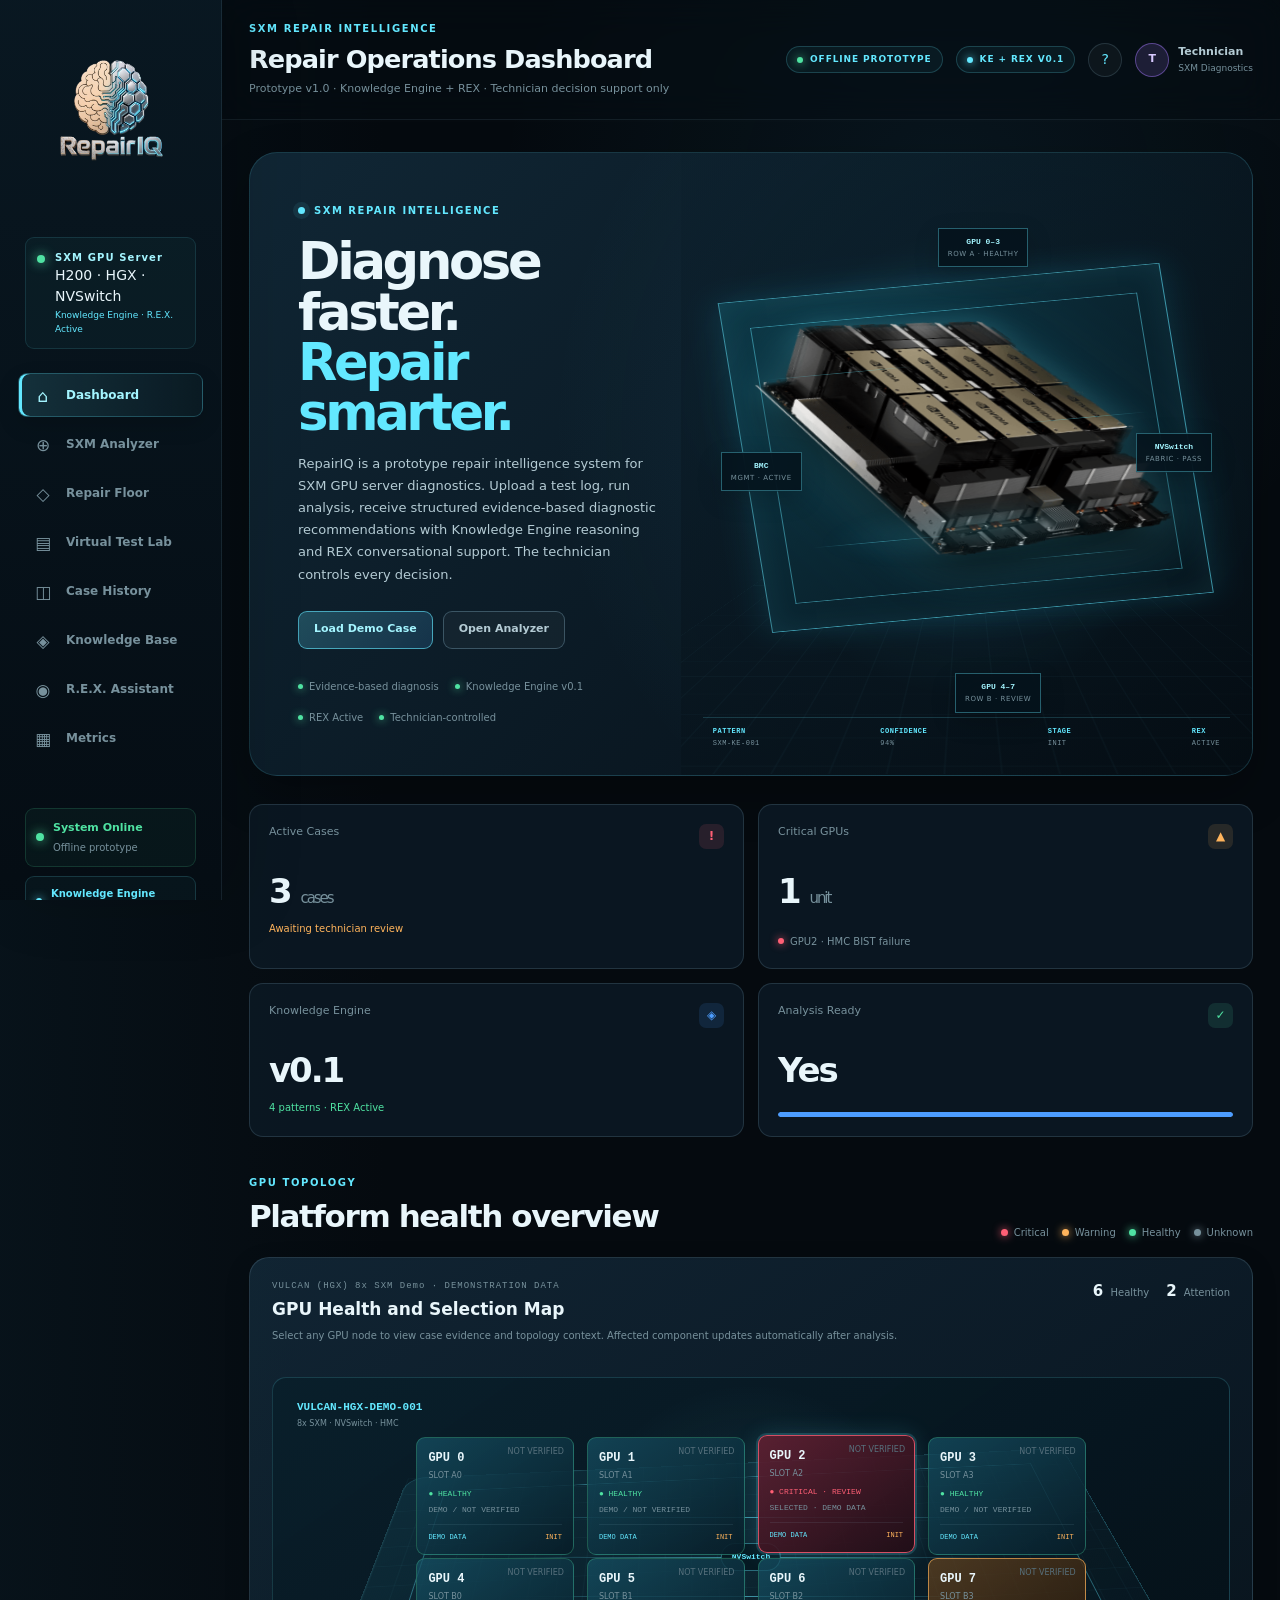
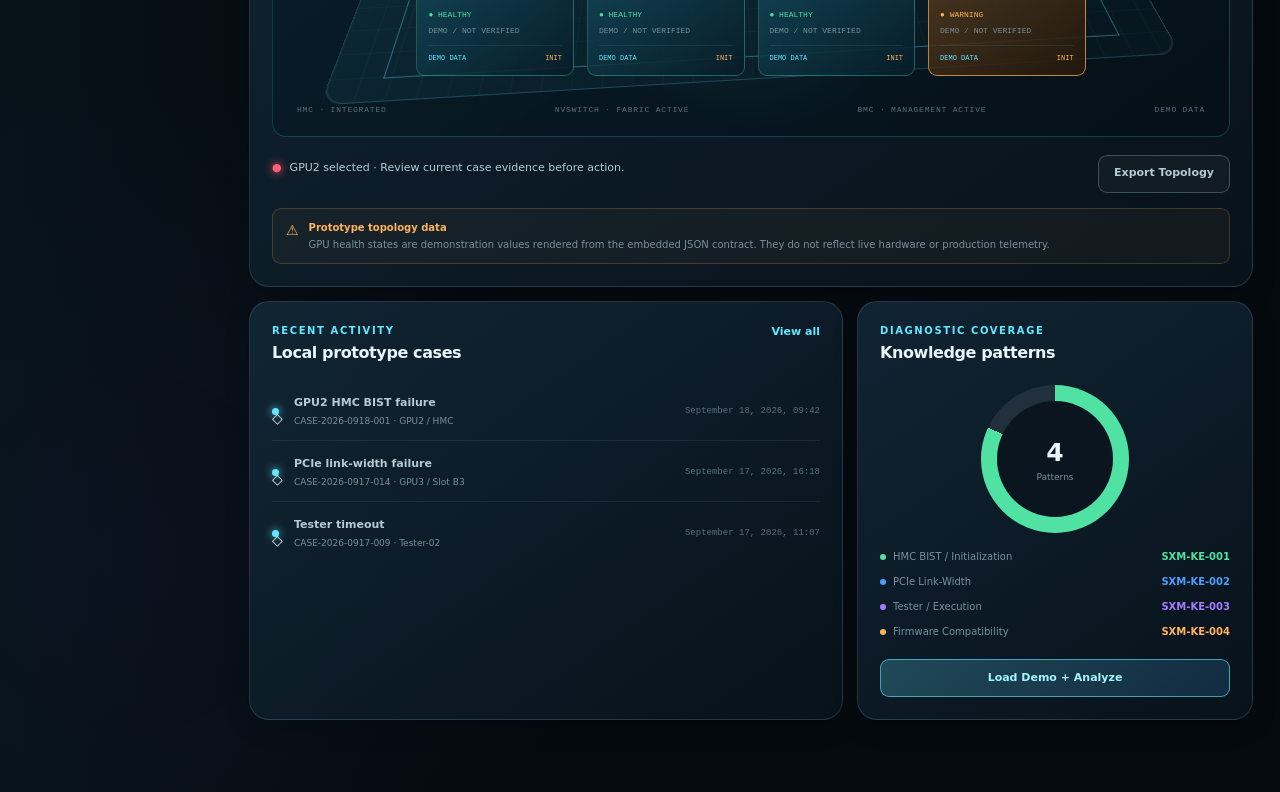
==== commit 5c844089: "feat: add structured Repair Floor digital twin and ESD staging environment Upgraded RepairIQ v1.0 Re" ====
--- a/index.html
+++ b/index.html
@@ -12,7 +12,7 @@
 
  
 
-    Version: 0.10 — Virtual Test Lab + R.E.X. Motion
+    Version: 1.0 — Multi-Build Test Lab + Repair Intelligence
 
  
 
@@ -657,9 +657,9 @@
   -->
 <meta charset="utf-8"/>
 <meta content="width=device-width, initial-scale=1.0" name="viewport"/>
-<meta content="RepairIQ — SXM Repair Intelligence Command Center. Prototype v0.10." name="description"/>
+<meta content="RepairIQ — SXM Repair Intelligence Command Center. Prototype v1.0." name="description"/>
 <meta content="noindex, nofollow" name="robots"/>
-<title>RepairIQ — SXM Repair Intelligence v0.10</title>
+<title>RepairIQ — SXM Repair Intelligence v1.0</title>
 <link href="styles.css" rel="stylesheet"/>
 </head>
 <body>
@@ -925,7 +925,7 @@
 <span>H200 · HGX · NVSwitch</span>
 <span style="margin-top: 2px; color: var(--cyan); font-size: 9px;">
 
-            Knowledge Engine v0.1 · REX Active
+            Knowledge Engine · R.E.X. Active
 
           </span>
 </div>
@@ -939,6 +939,10 @@
 <button class="nav-item" data-view="analyzer" type="button">
 <span aria-hidden="true" class="nav-icon">⊕</span>
 <span>SXM Analyzer</span>
+</button>
+<button class="nav-item" data-view="repair-floor" type="button">
+<span aria-hidden="true" class="nav-icon">◇</span>
+<span>Repair Floor</span>
 </button>
 <button class="nav-item" data-view="tester-lab" type="button">
 <span aria-hidden="true" class="nav-icon">▤</span>
@@ -1031,7 +1035,7 @@
 </div>
 <div class="version-label">
 
-          RepairIQ v0.10 · Prototype
+          RepairIQ v1.0 · Prototype
 
         </div>
 <p class="sidebar-note">
@@ -1063,7 +1067,7 @@
 <h1 id="page-title">Repair Operations Dashboard</h1>
 <p class="topbar-context">
 
-            Prototype v0.10 · Knowledge Engine + REX ·
+            Prototype v1.0 · Knowledge Engine + REX ·
 
             Technician decision support only
 
@@ -3454,6 +3458,147 @@
 <!-- /retest-verification-section -->
 </div>
 <!-- /analyzer-view -->
+
+<!-- ======================================================
+     REPAIR FLOOR DIGITAL TWIN
+     Floor staging / cone workflow / traveler intake
+     Synthetic demonstration only.
+     ====================================================== -->
+<section aria-label="RepairIQ repair floor digital twin" class="view" id="repair-floor-view" role="main">
+  <div class="view-heading floor-view-heading">
+    <div>
+      <div class="eyebrow">REPAIRIQ · FLOOR OPERATIONS</div>
+      <h2>Repair Floor Digital Twin</h2>
+      <p>Track staged units after build, after testing, through SWAP/repair, and back to retest. Green is the final floor disposition before Label.</p>
+    </div>
+    <div class="floor-heading-actions">
+      <span class="lab-prototype-badge"><span></span> SYNTHETIC FLOOR · OFFLINE</span>
+      <button class="primary-button" id="floor-scan-traveler" type="button">▦ Scan Traveler</button>
+    </div>
+  </div>
+
+  <div class="floor-metric-grid" aria-label="Repair floor status summary">
+    <article class="floor-metric total"><span>Units on Floor</span><strong id="floor-total-count">0</strong><small>Current demo staging</small></article>
+    <article class="floor-metric orange"><span>Ready Test / Retest</span><strong id="floor-orange-count">0</strong><small>Orange cone</small></article>
+    <article class="floor-metric red"><span>Failed / SWAP</span><strong id="floor-red-count">0</strong><small>Red cone</small></article>
+    <article class="floor-metric blue"><span>Component Swap</span><strong id="floor-blue-count">0</strong><small>Blue cone</small></article>
+    <article class="floor-metric baseboard"><span>Baseboard Swap</span><strong id="floor-baseboard-count">0</strong><small>Red + blue disk</small></article>
+    <article class="floor-metric green"><span>Passed / Label</span><strong id="floor-green-count">0</strong><small>Final floor stage</small></article>
+  </div>
+
+  <div class="floor-workspace">
+    <section class="panel floor-scene-panel" aria-label="Interactive repair floor">
+      <div class="floor-panel-header">
+        <div>
+          <div class="eyebrow">DIGITAL FLOOR TWIN</div>
+          <h3>Floor staging overview</h3>
+          <p>36-position section view · four 9-unit racks · 18 positions front + 18 positions back. Click any occupied slot to inspect the unit.</p>
+        </div>
+        <div class="floor-scene-actions">
+          <span class="floor-capacity-badge"><strong id="floor-capacity-count">0 / 36</strong> POSITIONS OCCUPIED</span><button class="secondary-button" id="floor-reset-demo" type="button">Reset Demo Floor</button>
+        </div>
+      </div>
+
+      <div class="floor-scene" id="floor-scene" aria-label="Structured 36-position repair floor section">
+        <div class="floor-scene-shade"></div>
+        <div class="floor-direction floor-direction-test">TO TESTERS →</div>
+        <div class="floor-direction floor-direction-label">LABEL / SHIPPING →</div>
+        <div class="floor-section-stage">
+          <div class="floor-section-title"><span>SECTION A</span><strong>36 POSITION STAGING</strong><small>FRONT 18 · BACK 18</small></div>
+          <div class="floor-rack-grid" id="floor-unit-layer"></div>
+        </div>
+      </div>
+
+      <div class="floor-cone-key" aria-label="Physical cone workflow legend">
+        <span><i class="floor-key-cone orange"></i><b>ORANGE</b> Ready for test / retest</span>
+        <span><i class="floor-key-cone red"></i><b>RED</b> Failed / SWAP troubleshooting</span>
+        <span><i class="floor-key-cone blue"></i><b>BLUE</b> Component swap</span>
+        <span><i class="floor-key-combo"></i><b>RED + BLUE DISK</b> Baseboard swap</span>
+        <span><i class="floor-key-cone green"></i><b>GREEN</b> Passed → Label</span>
+      </div>
+    </section>
+
+    <aside class="panel floor-detail-panel" aria-label="Selected floor unit">
+      <div class="floor-detail-header">
+        <div><div class="eyebrow">SELECTED FLOOR UNIT</div><h3 id="floor-detail-title">Select a unit</h3></div>
+        <span class="floor-status-pill" id="floor-detail-status">—</span>
+      </div>
+
+      <div class="floor-selected-visual">
+        <img id="floor-detail-image" src="assets/vulcan-hgx-demo.png" alt="Selected RepairIQ demonstration unit"/>
+        <div class="floor-selected-cone" id="floor-selected-cone" data-cone="orange">
+          <i class="floor-cone-object"></i><i class="floor-blue-disk-object"></i>
+        </div>
+      </div>
+
+      <div class="floor-detail-grid">
+        <div><span>Floor Bay</span><strong id="floor-detail-bay">—</strong></div>
+        <div><span>Build</span><strong id="floor-detail-build">—</strong></div>
+        <div><span>Unit</span><strong id="floor-detail-unit">—</strong></div>
+        <div><span>Traveler</span><strong id="floor-detail-traveler">—</strong></div>
+        <div><span>Previous Tester</span><strong id="floor-detail-tester">—</strong></div>
+        <div><span>Case</span><strong id="floor-detail-case">—</strong></div>
+      </div>
+
+      <div class="floor-workflow-card">
+        <span>CURRENT PHYSICAL STATUS</span>
+        <strong id="floor-detail-status-label">—</strong>
+        <p id="floor-detail-next">Select a unit on the floor.</p>
+      </div>
+
+      <div class="floor-history-block">
+        <div class="floor-subheading"><strong>Unit journey</strong><span id="floor-history-count">0 events</span></div>
+        <div class="floor-history-list" id="floor-history-list"></div>
+      </div>
+
+      <div class="floor-detail-actions">
+        <button class="primary-button" id="floor-open-passport" type="button">Open Digital Passport</button>
+        <button class="secondary-button" id="floor-open-analyzer" type="button">View Test Evidence</button>
+      </div>
+    </aside>
+  </div>
+
+  <div class="floor-disclosure" role="note">
+    <strong>Prototype boundary</strong>
+    <span>This Repair Floor is a visual demonstration. Floor positions, travelers, statuses, timestamps, and unit movement are synthetic. No production traveler, WMS, tester, barcode scanner, or hardware system is connected.</span>
+  </div>
+</section>
+
+<!-- Traveler Scan / Intake Modal -->
+<div class="floor-scan-modal" id="floor-scan-modal" hidden>
+  <div class="floor-scan-backdrop" data-floor-scan-close></div>
+  <section class="floor-scan-card" role="dialog" aria-modal="true" aria-labelledby="floor-scan-title">
+    <button class="floor-scan-close" data-floor-scan-close type="button" aria-label="Close traveler scanner">×</button>
+    <div class="eyebrow">TRAVELER INTAKE · DEMONSTRATION</div>
+    <h2 id="floor-scan-title">Scan Traveler</h2>
+    <p>In production, the traveler barcode would establish the unit identity. For v1.0, enter or choose a synthetic traveler.</p>
+    <label class="floor-scan-field">
+      <span>Traveler / Barcode</span>
+      <div><input id="floor-traveler-input" type="text" autocomplete="off" placeholder="TRV-2026-0927-001"/><button class="primary-button" id="floor-load-traveler" type="button">Load Unit</button></div>
+    </label>
+    <div class="floor-demo-travelers">
+      <span>DEMO TRAVELERS</span>
+      <div id="floor-demo-traveler-buttons"></div>
+    </div>
+    <div class="floor-scan-result" id="floor-scan-result" hidden>
+      <div class="floor-scan-result-head"><span>TRAVELER FOUND</span><strong id="floor-scan-result-unit">—</strong></div>
+      <div class="floor-scan-result-grid">
+        <div><span>Build</span><strong id="floor-scan-result-build">—</strong></div>
+        <div><span>Floor Bay</span><strong id="floor-scan-result-bay">—</strong></div>
+        <div><span>System Serial</span><strong id="floor-scan-result-system">—</strong></div>
+        <div><span>Baseboard S/N</span><strong id="floor-scan-result-board">—</strong></div>
+        <div><span>Floor Status</span><strong id="floor-scan-result-status">—</strong></div>
+        <div><span>Identity</span><strong id="floor-scan-result-identity">DEMO RECORD</strong></div>
+      </div>
+      <div class="floor-intake-choice" id="floor-intake-choice">
+        <button class="primary-button" id="floor-stage-unit" type="button">Stage on Repair Floor</button>
+        <button class="secondary-button" id="floor-send-tester" type="button">Send Directly to Tester</button>
+      </div>
+      <button class="secondary-button" id="floor-go-to-unit" type="button">Locate Current Floor Position</button>
+    </div>
+  </section>
+</div>
+
 <!-- ======================================================
            VIRTUAL TEST LAB VIEW
            Synthetic tester-room monitoring for demonstration only.
@@ -3525,8 +3670,18 @@
 </div>
 <div class="lab-detail-content" id="lab-detail-content">
 <section class="lab-detail-tab-panel active" data-lab-panel="overview" role="tabpanel">
-<div class="lab-unit-visual"><img alt="Vulcan HGX demonstration unit visual; illustrative image, not a CAD model" src="assets/vulcan-hgx-demo.png"/><span>VULCAN HGX · DEMO VISUAL</span></div>
-<div class="lab-unit-meta"><div><span>Unit</span><strong id="lab-unit-id">VULCAN-HGX-003</strong></div><div><span>Tester ID</span><strong id="lab-tester-id">SXM-TEST-03</strong></div><div><span>Current stage</span><strong id="lab-current-stage">INIT — HMC BIST</strong></div><div><span>Session</span><strong id="lab-session-duration">00:28:17</strong></div></div>
+<div class="lab-unit-visual" id="lab-unit-visual">
+<img alt="Selected RepairIQ demonstration build; illustrative image, not a CAD model" id="lab-unit-image" src="assets/vulcan-hgx-demo.png"/>
+<span id="lab-unit-build-label">VULCAN · H200 · DEMO VISUAL</span>
+</div>
+<div class="lab-unit-meta">
+<div><span>Unit</span><strong id="lab-unit-id">VULCAN-HGX-003</strong></div>
+<div><span>Build</span><strong id="lab-build-name">VULCAN · H200</strong></div>
+<div><span>Tester ID</span><strong id="lab-tester-id">SXM-TEST-03</strong></div>
+<div><span>Identity</span><strong id="lab-identity-state">MATCHED · DEMO</strong></div>
+<div><span>Current stage</span><strong id="lab-current-stage">INIT — HMC BIST</strong></div>
+<div><span>Session</span><strong id="lab-session-duration">00:28:17</strong></div>
+</div>
 <div class="lab-progress-block"><div><span>Test progress</span><strong id="lab-progress-label">47%</strong></div><div class="lab-progress-track"><i id="lab-progress-bar" style="width:47%"></i></div></div>
 <div class="lab-telemetry-cards"><div class="lab-telemetry-card danger"><span>GPU temp · avg</span><strong id="lab-gpu-temp">82°C</strong><div class="lab-sparkline red"><i></i></div></div><div class="lab-telemetry-card"><span>Fan speed</span><strong id="lab-fan-speed">78%</strong><div class="lab-sparkline cyan"><i></i></div></div><div class="lab-telemetry-card"><span>Power draw</span><strong id="lab-power-draw">5.6 kW</strong><div class="lab-sparkline blue"><i></i></div></div><div class="lab-telemetry-card"><span>Board temp</span><strong id="lab-board-temp">46°C</strong><div class="lab-sparkline green"><i></i></div></div></div>
 <div class="lab-alert-box"><div class="lab-alert-heading"><strong>Active alerts</strong><span id="lab-alert-count">2</span></div><div id="lab-selected-alerts"></div></div>
--- a/styles.css
+++ b/styles.css
@@ -1,6 +1,6 @@
 /* =========================================================
 
-   REPAIRIQ v0.6
+   REPAIRIQ v1.0
 
    DATA-DRIVEN GPU TOPOLOGY + RETEST VERIFICATION
 
@@ -11951,3 +11951,299 @@
    This stylesheet preserves the established RepairIQ visual
    system and the v1.0 Analyzer Technician Workstation.
 ========================================================= */
+
+
+/* =========================================================
+   REPAIRIQ v1.0 — FINAL MULTI-BUILD / FLOOR STATUS UPGRADE
+   - Mobile room background remains visible
+   - Vulcan dashboard hardware becomes the hero object
+   - Vulcan / Umbriel B200 / Umbriel B300 visuals
+   - Physical cone workflow visualization
+========================================================= */
+
+/* Dashboard: make the valuable hardware the hero, floating above the digital twin. */
+.hero-visual .hardware-platform {
+  width: 78%;
+  height: 72%;
+  transform: translate(-50%, -50%) rotateX(42deg) rotateZ(-7deg);
+}
+.hero-visual .compute-zone.compute-zone-vulcan {
+  top: 47%;
+  width: 84%;
+  height: 82%;
+}
+.hero-vulcan-image {
+  width: min(132%, 520px);
+  max-height: 310px;
+  animation: repairiq-hardware-float 5.8s ease-in-out infinite;
+  filter:
+    drop-shadow(0 28px 24px rgba(0,0,0,.72))
+    drop-shadow(0 0 14px rgba(99,232,255,.28))
+    drop-shadow(0 0 42px rgba(38,185,224,.16));
+}
+@keyframes repairiq-hardware-float {
+  0%,100% { transform: perspective(900px) rotateX(-3deg) rotateZ(1deg) translateY(0) scale(1.08); }
+  50% { transform: perspective(900px) rotateX(-2deg) rotateZ(1deg) translateY(-10px) scale(1.10); }
+}
+
+/* Selected tester build visual. */
+.lab-unit-visual {
+  min-height: 185px;
+  padding: 14px 12px 10px;
+  overflow: hidden;
+  background:
+    radial-gradient(ellipse at 50% 60%, rgba(99,232,255,.13), transparent 58%),
+    linear-gradient(180deg, rgba(5,20,29,.84), rgba(2,10,16,.94));
+}
+.lab-unit-visual img {
+  width: 100%;
+  max-width: 360px;
+  height: 140px;
+  object-fit: contain;
+  margin: 0 auto;
+  filter:
+    drop-shadow(0 18px 18px rgba(0,0,0,.70))
+    drop-shadow(0 0 12px rgba(99,232,255,.16));
+  transition: opacity .18s ease, transform .28s ease;
+}
+.lab-unit-visual span {
+  display: block;
+  margin-top: 7px;
+  color: var(--cyan);
+  font: 800 8px var(--font-mono);
+  letter-spacing: .08em;
+  text-align: center;
+}
+
+/* Physical cone status card. */
+.lab-floor-status {
+  display: grid;
+  grid-template-columns: 54px minmax(0,1fr);
+  gap: 12px;
+  align-items: center;
+  margin: 12px 0;
+  padding: 11px 12px;
+  border: 1px solid var(--border);
+  border-radius: 10px;
+  background: rgba(2,12,18,.55);
+}
+.lab-floor-status span,
+.lab-floor-status strong,
+.lab-floor-status small { display:block; }
+.lab-floor-status span { color:var(--text-dim); font:800 7px var(--font-mono); letter-spacing:.08em; }
+.lab-floor-status strong { margin-top:2px; color:var(--text); font-size:9px; }
+.lab-floor-status small { margin-top:3px; color:var(--text-muted); font-size:8px; line-height:1.4; }
+.lab-cone-visual { position:relative; width:50px; height:48px; display:grid; place-items:end center; }
+.lab-cone {
+  display:block;
+  width:0; height:0;
+  border-left:13px solid transparent;
+  border-right:13px solid transparent;
+  border-bottom:35px solid var(--cone-color, var(--orange));
+  filter:drop-shadow(0 0 8px color-mix(in srgb,var(--cone-color,var(--orange)) 55%,transparent));
+}
+.lab-cone::after {
+  position:absolute; left:9px; bottom:3px; width:32px; height:7px;
+  border-radius:2px; background:var(--cone-color,var(--orange)); content:"";
+}
+.lab-blue-disk { display:none; position:absolute; right:0; bottom:1px; width:18px; height:7px; border-radius:50%; background:#4d9dff; box-shadow:0 0 8px rgba(77,157,255,.7); }
+.lab-floor-status[data-cone="orange"] { --cone-color:var(--orange); border-color:rgba(255,180,92,.28); }
+.lab-floor-status[data-cone="green"] { --cone-color:var(--green); border-color:rgba(79,226,162,.28); }
+.lab-floor-status[data-cone="red"] { --cone-color:var(--red); border-color:rgba(255,95,117,.28); }
+.lab-floor-status[data-cone="blue"] { --cone-color:#4d9dff; border-color:rgba(77,157,255,.32); }
+.lab-floor-status[data-cone="baseboard"] { --cone-color:var(--red); border-color:rgba(167,123,255,.34); }
+.lab-floor-status[data-cone="baseboard"] .lab-blue-disk { display:block; }
+.lab-floor-status[data-cone="none"] { --cone-color:var(--text-dim); opacity:.72; }
+
+/* Cone badge on every room station. */
+.lab-rack-cone {
+  position:absolute; right:7px; bottom:7px; z-index:4;
+  min-width:18px; min-height:18px; display:grid; place-items:center;
+  padding:2px 4px; border-radius:5px;
+  background:rgba(2,9,14,.82);
+  font-size:11px; line-height:1;
+  box-shadow:0 4px 10px rgba(0,0,0,.35);
+}
+.lab-rack-build {
+  display:block; margin-top:3px; color:var(--cyan);
+  font:800 6px var(--font-mono); letter-spacing:.04em;
+}
+
+/* Floor status legend. */
+.lab-cone-legend {
+  display:flex; flex-wrap:wrap; align-items:center; gap:8px 13px;
+  margin-top:14px; padding:11px 13px;
+  border:1px solid rgba(99,232,255,.14); border-radius:10px;
+  background:rgba(4,18,27,.62);
+  color:var(--text-muted); font-size:8px;
+}
+.lab-cone-legend > span { display:inline-flex; align-items:center; gap:5px; }
+.lab-cone-legend b { color:var(--text-soft); font-size:7px; letter-spacing:.04em; }
+.cone-legend-title { width:100%; color:var(--cyan)!important; font:800 7px var(--font-mono); letter-spacing:.1em; }
+.cone-dot { width:8px; height:8px; border-radius:50%; box-shadow:0 0 7px currentColor; }
+.cone-dot.orange{background:var(--orange);color:var(--orange)} .cone-dot.green{background:var(--green);color:var(--green)}
+.cone-dot.red{background:var(--red);color:var(--red)} .cone-dot.blue{background:#4d9dff;color:#4d9dff}
+.cone-combo { position:relative; width:15px; height:12px; }
+.cone-combo::before { position:absolute; left:2px; bottom:0; width:0; height:0; border-left:5px solid transparent; border-right:5px solid transparent; border-bottom:12px solid var(--red); content:""; }
+.cone-combo i { position:absolute; right:0; bottom:0; width:7px; height:3px; border-radius:50%; background:#4d9dff; }
+
+/* IMMERSIVE ROOM: force the photograph to remain in mobile room view. */
+#lab-main-stage[data-view="room"] {
+  background:#061018;
+}
+#lab-main-stage[data-view="room"] .lab-room-scene {
+  background:
+    linear-gradient(180deg,rgba(2,10,17,.08),rgba(2,10,17,.18) 48%,rgba(2,10,17,.52)),
+    url("assets/testlab/repairiq-test-room.PNG") center center / cover no-repeat !important;
+}
+#lab-main-stage[data-view="room"] .lab-rack {
+  background:linear-gradient(155deg,rgba(8,30,43,.66),rgba(2,12,20,.72) 66%);
+}
+
+/* Product images in rack tiles keep their natural proportions. */
+#lab-main-stage[data-view="room"] .lab-rack-unit img {
+  width:94%; max-width:120px; object-fit:contain;
+}
+
+@media (max-width:760px) {
+  .hero-visual { min-height:390px; }
+  .hero-visual .hardware-platform { width:92%; height:78%; }
+  .hero-visual .compute-zone.compute-zone-vulcan { top:46%; width:92%; height:82%; }
+  .hero-vulcan-image { width:min(128%, 360px); max-height:235px; }
+
+  #lab-main-stage[data-view="room"] .lab-room-scene {
+    min-height:690px;
+    grid-template-columns:repeat(3,minmax(0,1fr));
+    gap:8px;
+    padding:72px 8px 24px;
+    background-position:center top !important;
+    background-size:auto 100% !important;
+  }
+  #lab-main-stage[data-view="room"] .lab-rack {
+    min-height:150px;
+    padding:6px 5px 7px;
+    background:linear-gradient(155deg,rgba(8,30,43,.54),rgba(2,12,20,.64) 66%);
+    -webkit-backdrop-filter:blur(2px);
+    backdrop-filter:blur(2px);
+  }
+  #lab-main-stage[data-view="room"] .lab-rack-unit { height:46px; background:rgba(2,8,13,.42); }
+  #lab-main-stage[data-view="room"] .lab-rack-unit img { height:34px; width:96%; }
+  #lab-main-stage[data-view="room"] .lab-rack-meta { font-size:6px; }
+  .lab-unit-visual { min-height:165px; }
+  .lab-unit-visual img { height:120px; }
+  .lab-cone-legend { align-items:flex-start; flex-direction:column; }
+}
+@media (max-width:430px) {
+  #lab-main-stage[data-view="room"] .lab-room-scene {
+    grid-template-columns:repeat(3,minmax(0,1fr));
+    min-height:660px;
+    gap:6px;
+    padding-left:6px; padding-right:6px;
+  }
+  #lab-main-stage[data-view="room"] .lab-rack { min-height:145px; }
+  .lab-rack-name { font-size:7px; }
+  .lab-rack-state { font-size:6px; }
+  .lab-rack-build { font-size:5.5px; }
+  .lab-floor-status { grid-template-columns:46px minmax(0,1fr); }
+}
+@media (prefers-reduced-motion:reduce) {
+  .hero-vulcan-image { animation:none; }
+}
+
+
+/* =========================================================
+   REPAIRIQ v1.0 — REPAIR FLOOR DIGITAL TWIN
+========================================================= */
+.floor-view-heading,.floor-heading-actions,.floor-panel-header,.floor-scene-actions,.floor-detail-header,.floor-subheading{display:flex;align-items:center;justify-content:space-between;gap:16px}
+.floor-heading-actions{flex-wrap:wrap}
+.floor-metric-grid{display:grid;grid-template-columns:repeat(6,minmax(0,1fr));gap:10px;margin:0 0 18px}
+.floor-metric{position:relative;min-height:92px;padding:14px;border:1px solid var(--border);border-radius:12px;background:linear-gradient(180deg,rgba(15,34,47,.94),rgba(7,20,29,.94));overflow:hidden}
+.floor-metric::before{position:absolute;left:0;top:0;width:3px;height:100%;background:var(--metric,var(--cyan));content:""}
+.floor-metric span,.floor-metric small{display:block}.floor-metric span{color:var(--text-muted);font-size:8px;font-weight:800;text-transform:uppercase;letter-spacing:.06em}.floor-metric strong{display:block;margin:5px 0 2px;font-size:24px;line-height:1;color:var(--metric,var(--cyan))}.floor-metric small{color:var(--text-dim);font-size:8px}
+.floor-metric.orange{--metric:var(--orange)}.floor-metric.red{--metric:var(--red)}.floor-metric.blue{--metric:#4d9dff}.floor-metric.baseboard{--metric:#a77bff}.floor-metric.green{--metric:var(--green)}
+.floor-workspace{display:grid;grid-template-columns:minmax(0,1.75fr) minmax(300px,.62fr);gap:16px;align-items:start}
+.floor-scene-panel{padding:0;overflow:hidden}.floor-panel-header{padding:18px 18px 14px;border-bottom:1px solid var(--border-soft)}.floor-panel-header h3{margin:3px 0 2px}.floor-panel-header p{margin:0;font-size:10px}
+.floor-scene{position:relative;min-height:660px;overflow:hidden;background:url("assets/RepairIQ-Repair-Floor.png") center center/cover no-repeat;background-color:#061018;isolation:isolate}
+.floor-scene-shade{position:absolute;inset:0;z-index:0;pointer-events:none;background:linear-gradient(180deg,rgba(1,8,13,.08),rgba(1,8,13,.05) 48%,rgba(1,8,13,.40)),linear-gradient(90deg,rgba(3,13,20,.16),transparent 30%,transparent 70%,rgba(3,13,20,.12))}
+.floor-unit-layer{position:absolute;inset:0;z-index:2}
+.floor-direction{position:absolute;z-index:3;top:18px;padding:7px 10px;border:1px solid rgba(99,232,255,.22);border-radius:6px;background:rgba(2,11,18,.82);color:var(--cyan-bright);font:800 8px var(--font-mono);letter-spacing:.08em;pointer-events:none}
+.floor-direction-test{right:18px}.floor-direction-label{right:18px;top:52px;color:var(--green);border-color:rgba(79,226,162,.25)}
+.floor-unit{position:absolute;width:17%;min-width:104px;padding:0;border:0;background:transparent;color:inherit;text-align:center;transform:translate(-50%,-50%);transition:transform .18s ease,filter .18s ease;filter:drop-shadow(0 15px 13px rgba(0,0,0,.72))}
+.floor-unit:hover,.floor-unit.selected{transform:translate(-50%,-50%) scale(1.055);z-index:8;filter:drop-shadow(0 16px 16px rgba(0,0,0,.8)) drop-shadow(0 0 12px rgba(99,232,255,.6))}
+.floor-unit-image-wrap{position:relative;height:92px;display:grid;place-items:end center}
+.floor-unit img{display:block;width:100%;height:88px;object-fit:contain;pointer-events:none}
+.floor-unit-bay{display:inline-flex;margin-top:-2px;padding:3px 7px;border:1px solid rgba(99,232,255,.28);border-radius:4px;background:rgba(2,10,16,.9);color:#fff;font:900 8px var(--font-mono);letter-spacing:.05em}
+.floor-unit-caption{display:block;margin-top:3px;color:var(--cyan-bright);font:800 6px var(--font-mono);text-shadow:0 2px 4px #000}
+.floor-unit-cone{position:absolute;right:4%;top:-15px;width:36px;height:40px;--cone:var(--orange)}
+.floor-unit-cone::before{position:absolute;left:9px;top:0;width:0;height:0;border-left:9px solid transparent;border-right:9px solid transparent;border-bottom:29px solid var(--cone);filter:drop-shadow(0 0 5px color-mix(in srgb,var(--cone) 60%,transparent));content:""}
+.floor-unit-cone::after{position:absolute;left:5px;top:27px;width:26px;height:6px;border-radius:2px;background:var(--cone);content:""}
+.floor-unit-cone[data-cone="orange"]{--cone:var(--orange)}.floor-unit-cone[data-cone="red"]{--cone:var(--red)}.floor-unit-cone[data-cone="blue"]{--cone:#4d9dff}.floor-unit-cone[data-cone="green"]{--cone:var(--green)}.floor-unit-cone[data-cone="baseboard"]{--cone:var(--red)}
+.floor-unit-cone[data-cone="baseboard"] i{display:block;position:absolute;right:0;bottom:4px;width:14px;height:5px;border-radius:50%;background:#4d9dff;box-shadow:0 0 7px #4d9dff}
+.floor-cone-key{display:flex;flex-wrap:wrap;gap:9px 14px;padding:11px 14px;border-top:1px solid var(--border-soft);background:rgba(3,13,20,.9);font-size:8px;color:var(--text-muted)}
+.floor-cone-key span{display:inline-flex;align-items:center;gap:5px}.floor-cone-key b{color:var(--text-soft);font-size:7px}.floor-key-cone{width:8px;height:8px;border-radius:50%}.floor-key-cone.orange{background:var(--orange)}.floor-key-cone.red{background:var(--red)}.floor-key-cone.blue{background:#4d9dff}.floor-key-cone.green{background:var(--green)}
+.floor-key-combo{width:10px;height:10px;border-radius:50%;background:linear-gradient(135deg,var(--red) 0 55%,#4d9dff 56% 100%)}
+.floor-detail-panel{position:sticky;top:18px;padding:16px}.floor-detail-header{padding-bottom:12px;border-bottom:1px solid var(--border-soft)}.floor-detail-header h3{margin:3px 0 0}
+.floor-status-pill{padding:5px 8px;border:1px solid var(--border);border-radius:999px;background:rgba(255,255,255,.04);font:800 7px var(--font-mono);letter-spacing:.05em}
+.floor-selected-visual{position:relative;min-height:180px;display:grid;place-items:center;margin:12px 0;border:1px solid var(--border-soft);border-radius:10px;background:radial-gradient(ellipse at 50% 60%,rgba(99,232,255,.12),transparent 58%),rgba(3,13,20,.7);overflow:hidden}
+.floor-selected-visual img{width:94%;height:155px;object-fit:contain;filter:drop-shadow(0 18px 18px rgba(0,0,0,.72))}
+.floor-selected-cone{position:absolute;right:14px;top:12px;width:44px;height:48px;--cone:var(--orange)}.floor-cone-object{position:absolute;left:10px;top:0;width:0;height:0;border-left:11px solid transparent;border-right:11px solid transparent;border-bottom:35px solid var(--cone)}.floor-cone-object::after{position:absolute;left:-15px;top:32px;width:30px;height:7px;border-radius:2px;background:var(--cone);content:""}.floor-blue-disk-object{display:none;position:absolute;right:0;bottom:3px;width:18px;height:6px;border-radius:50%;background:#4d9dff;box-shadow:0 0 8px #4d9dff}
+.floor-selected-cone[data-cone="orange"]{--cone:var(--orange)}.floor-selected-cone[data-cone="red"]{--cone:var(--red)}.floor-selected-cone[data-cone="blue"]{--cone:#4d9dff}.floor-selected-cone[data-cone="green"]{--cone:var(--green)}.floor-selected-cone[data-cone="baseboard"]{--cone:var(--red)}.floor-selected-cone[data-cone="baseboard"] .floor-blue-disk-object{display:block}
+.floor-detail-grid{display:grid;grid-template-columns:1fr 1fr;gap:7px}.floor-detail-grid>div,.floor-scan-result-grid>div{padding:8px;border:1px solid var(--border-soft);border-radius:7px;background:rgba(255,255,255,.02)}.floor-detail-grid span,.floor-detail-grid strong,.floor-scan-result-grid span,.floor-scan-result-grid strong{display:block}.floor-detail-grid span,.floor-scan-result-grid span{color:var(--text-dim);font-size:7px;text-transform:uppercase}.floor-detail-grid strong,.floor-scan-result-grid strong{margin-top:2px;color:var(--text-soft);font:700 8px var(--font-mono);overflow-wrap:anywhere}
+.floor-workflow-card{margin:10px 0;padding:11px;border:1px solid rgba(99,232,255,.15);border-radius:9px;background:rgba(99,232,255,.035)}.floor-workflow-card span,.floor-workflow-card strong{display:block}.floor-workflow-card span{color:var(--cyan);font:800 7px var(--font-mono);letter-spacing:.08em}.floor-workflow-card strong{margin:4px 0;color:var(--text);font-size:10px}.floor-workflow-card p{margin:0;font-size:9px}
+.floor-history-block{margin-top:12px}.floor-subheading{margin-bottom:7px}.floor-subheading strong{font-size:9px}.floor-subheading span{color:var(--text-dim);font-size:7px}.floor-history-list{display:grid;gap:5px;max-height:170px;overflow:auto}.floor-history-item{display:grid;grid-template-columns:46px 1fr;gap:7px;padding:7px;border-left:2px solid var(--cyan);background:rgba(255,255,255,.025);font-size:8px}.floor-history-item time{color:var(--text-dim);font-family:var(--font-mono)}.floor-history-item span{color:var(--text-soft)}
+.floor-detail-actions{display:grid;grid-template-columns:1fr 1fr;gap:7px;margin-top:12px}.floor-disclosure{display:flex;gap:9px;margin-top:12px;padding:10px 12px;border:1px solid rgba(244,210,103,.16);border-radius:9px;background:rgba(244,210,103,.035);font-size:8px}.floor-disclosure strong{color:var(--yellow);white-space:nowrap}.floor-disclosure span{color:var(--text-muted)}
+.floor-scan-modal{position:fixed;inset:0;z-index:1000;display:grid;place-items:center;padding:18px}.floor-scan-modal[hidden]{display:none!important}.floor-scan-backdrop{position:absolute;inset:0;background:rgba(1,7,11,.82);backdrop-filter:blur(8px)}.floor-scan-card{position:relative;z-index:1;width:min(720px,100%);max-height:90vh;overflow:auto;padding:24px;border:1px solid rgba(99,232,255,.28);border-radius:16px;background:linear-gradient(180deg,#0b1d29,#061018);box-shadow:0 30px 100px rgba(0,0,0,.65)}.floor-scan-close{position:absolute;right:12px;top:10px;width:32px;height:32px;border:1px solid var(--border);border-radius:50%;background:rgba(255,255,255,.04);font-size:20px}.floor-scan-card h2{margin:5px 0}.floor-scan-card>p{font-size:10px}.floor-scan-field>span,.floor-demo-travelers>span{display:block;margin-bottom:6px;color:var(--cyan);font:800 7px var(--font-mono);letter-spacing:.08em}.floor-scan-field>div{display:grid;grid-template-columns:1fr auto;gap:7px}.floor-scan-field input{min-width:0;padding:10px 12px;border:1px solid var(--border);border-radius:8px;background:rgba(0,0,0,.25)}.floor-demo-travelers{margin-top:14px}.floor-demo-travelers>div{display:flex;flex-wrap:wrap;gap:6px}.floor-demo-travelers button{padding:6px 8px;border:1px solid var(--border);border-radius:999px;background:rgba(99,232,255,.04);color:var(--text-soft);font:700 7px var(--font-mono)}.floor-scan-result{margin-top:16px;padding:14px;border:1px solid rgba(79,226,162,.2);border-radius:10px;background:rgba(79,226,162,.035)}.floor-scan-result-head{display:flex;justify-content:space-between;gap:12px;margin-bottom:9px}.floor-scan-result-head span{color:var(--green);font:800 7px var(--font-mono)}.floor-scan-result-head strong{font-size:10px}.floor-scan-result-grid{display:grid;grid-template-columns:repeat(2,1fr);gap:7px;margin-bottom:10px}
+
+@media(max-width:1180px){.floor-metric-grid{grid-template-columns:repeat(3,1fr)}.floor-workspace{grid-template-columns:1fr}.floor-detail-panel{position:static}.floor-scene{min-height:620px}}
+@media(max-width:760px){
+ .floor-view-heading,.floor-panel-header{align-items:flex-start;flex-direction:column}.floor-heading-actions{width:100%;justify-content:space-between}.floor-metric-grid{grid-template-columns:repeat(2,1fr)}
+ .floor-scene{min-height:720px;background-position:center top;background-size:auto 100%}
+ .floor-unit{width:27%;min-width:82px}.floor-unit-image-wrap{height:72px}.floor-unit img{height:68px}.floor-unit-cone{transform:scale(.78);transform-origin:top right}
+ .floor-detail-grid{grid-template-columns:1fr 1fr}.floor-scan-result-grid{grid-template-columns:1fr}.floor-detail-actions{grid-template-columns:1fr}
+}
+@media(max-width:430px){.floor-scene{min-height:680px}.floor-unit{width:29%;min-width:74px}.floor-unit img{height:61px}.floor-unit-caption{font-size:5px}.floor-unit-bay{font-size:6px}.floor-metric{min-height:82px}.floor-metric strong{font-size:20px}}
+
+/* =========================================================
+   REPAIRIQ v1.0 — REPAIR FLOOR RACK / CART LAYER
+   Interactive staging hardware sits on racks/carts; the warehouse
+   image remains scenery only.
+========================================================= */
+.floor-rack-cart{position:relative;width:100%;height:100%;display:grid;place-items:end center;pointer-events:none}
+.floor-rack-frame{position:absolute;left:7%;right:7%;bottom:5px;height:49px;border:2px solid rgba(164,184,194,.72);border-top-width:4px;border-radius:4px 4px 2px 2px;background:linear-gradient(180deg,rgba(75,91,101,.18),rgba(5,10,13,.32));box-shadow:0 12px 12px rgba(0,0,0,.46),inset 0 1px rgba(255,255,255,.12)}
+.floor-rack-frame::before,.floor-rack-frame::after{position:absolute;bottom:-11px;width:9px;height:9px;border:2px solid #778892;border-radius:50%;background:#10171b;content:""}.floor-rack-frame::before{left:7px}.floor-rack-frame::after{right:7px}
+.floor-rack-shelf{position:absolute;left:3%;right:3%;bottom:42px;height:7px;border:1px solid rgba(190,209,217,.62);border-radius:2px;background:linear-gradient(180deg,#667782,#28353d);box-shadow:0 3px 5px rgba(0,0,0,.5)}
+.floor-unit-image-wrap{height:116px;align-items:end}
+.floor-unit img{position:relative;z-index:3;width:92%;height:84px;margin-bottom:30px;object-fit:contain;filter:drop-shadow(0 13px 9px rgba(0,0,0,.76));transform:perspective(520px) rotateX(1deg)}
+.floor-unit-cone{z-index:6;right:0;top:2px}
+.floor-unit.selected .floor-rack-frame{border-color:rgba(99,232,255,.9);box-shadow:0 12px 12px rgba(0,0,0,.5),0 0 16px rgba(99,232,255,.25)}
+@media(max-width:760px){.floor-unit-image-wrap{height:92px}.floor-unit img{height:62px;margin-bottom:25px}.floor-rack-frame{height:39px}.floor-rack-shelf{bottom:34px}}
+
+/* =========================================================
+   REPAIRIQ v1.0 — STRUCTURED 36-POSITION FLOOR STAGING
+   Four 9-unit racks: 18 front + 18 back.
+========================================================= */
+.floor-scene{min-height:760px;background-image:linear-gradient(180deg,rgba(1,8,13,.05),rgba(1,8,13,.12) 62%,rgba(1,8,13,.38)),url("assets/RepairIQ-ESD-Floor.png");background-position:center center;background-size:cover}
+.floor-section-stage{position:absolute;z-index:2;left:4%;right:4%;top:17%;bottom:5%;display:flex;flex-direction:column;justify-content:flex-end;pointer-events:none}
+.floor-section-title{align-self:center;display:flex;align-items:center;gap:9px;margin-bottom:9px;padding:6px 10px;border:1px solid rgba(99,232,255,.22);border-radius:7px;background:rgba(2,11,18,.84);box-shadow:0 8px 25px rgba(0,0,0,.35);font-family:var(--font-mono)}
+.floor-section-title span{color:var(--cyan);font-size:8px;font-weight:900}.floor-section-title strong{color:#fff;font-size:8px}.floor-section-title small{color:var(--text-dim);font-size:7px}
+.floor-rack-grid{display:grid;grid-template-columns:repeat(2,minmax(0,1fr));grid-template-rows:repeat(2,minmax(0,1fr));gap:14px 18px;pointer-events:auto;perspective:1100px}
+.floor-rack-block{position:relative;padding:8px;border:1px solid rgba(165,190,202,.46);border-top:5px solid rgba(178,198,207,.72);border-radius:5px;background:linear-gradient(180deg,rgba(21,33,40,.82),rgba(5,12,16,.78));box-shadow:0 18px 22px rgba(0,0,0,.42),inset 0 1px rgba(255,255,255,.08);backdrop-filter:blur(1.5px)}
+.floor-rack-block:nth-child(1),.floor-rack-block:nth-child(2){transform:perspective(1000px) rotateX(2deg) scale(.96);transform-origin:center bottom}
+.floor-rack-block:nth-child(3),.floor-rack-block:nth-child(4){transform:perspective(1000px) rotateX(1deg);transform-origin:center top}
+.floor-rack-block header{display:grid;grid-template-columns:auto 1fr auto;align-items:center;gap:7px;padding:0 2px 6px;border-bottom:1px solid rgba(165,190,202,.24);font-family:var(--font-mono)}
+.floor-rack-block header span{color:var(--cyan);font-size:6px;font-weight:900}.floor-rack-block header strong{color:#fff;font-size:8px;letter-spacing:.08em}.floor-rack-block header small{color:var(--text-dim);font-size:6px}
+.floor-rack-slots{display:grid;grid-template-columns:repeat(3,minmax(0,1fr));grid-template-rows:repeat(3,58px);gap:4px;padding-top:5px}
+.floor-slot{position:relative;min-width:0;overflow:hidden;padding:3px 4px;border:1px solid rgba(145,170,181,.23);border-radius:3px;background:linear-gradient(180deg,rgba(5,12,16,.92),rgba(12,23,29,.82));color:inherit;text-align:left;transition:border-color .16s ease,box-shadow .16s ease,transform .16s ease}
+.floor-slot:hover{z-index:4;border-color:rgba(99,232,255,.7);box-shadow:0 0 0 1px rgba(99,232,255,.18),0 8px 18px rgba(0,0,0,.4);transform:translateY(-1px)}
+.floor-slot.selected{border-color:var(--cyan);box-shadow:0 0 0 1px rgba(99,232,255,.28),0 0 16px rgba(99,232,255,.24)}
+.floor-slot.empty{display:grid;place-items:center;background:rgba(3,10,14,.45);border-style:dashed}.floor-slot.empty:hover{background:rgba(99,232,255,.045)}
+.floor-slot-id{position:absolute;left:4px;top:3px;z-index:4;padding:1px 3px;border-radius:2px;background:rgba(0,0,0,.66);color:#fff;font:900 5px var(--font-mono)}
+.floor-slot-empty{color:rgba(154,180,190,.38);font:800 6px var(--font-mono);letter-spacing:.1em}
+.floor-slot-hardware{position:absolute;inset:5px 4px 14px;display:grid;place-items:center}.floor-slot-hardware img{width:86%;height:34px;object-fit:contain;filter:drop-shadow(0 5px 4px rgba(0,0,0,.75));pointer-events:none}
+.floor-slot-unit{position:absolute;left:4px;right:20px;bottom:3px;overflow:hidden;color:var(--text-soft);font:700 4.5px var(--font-mono);text-overflow:ellipsis;white-space:nowrap}.floor-slot-build{position:absolute;right:4px;bottom:3px;color:var(--cyan);font:900 5px var(--font-mono)}
+.floor-mini-cone{position:absolute;right:4px;top:5px;width:0;height:0;border-left:4px solid transparent;border-right:4px solid transparent;border-bottom:12px solid var(--slot-cone,var(--orange));filter:drop-shadow(0 0 3px var(--slot-cone,var(--orange)))}.floor-mini-cone::after{position:absolute;left:-6px;top:11px;width:12px;height:3px;border-radius:1px;background:var(--slot-cone,var(--orange));content:""}.floor-mini-disk{display:none;position:absolute;right:1px;top:17px;width:8px;height:3px;border-radius:50%;background:#4d9dff;box-shadow:0 0 4px #4d9dff}
+.floor-slot[data-cone="orange"]{--slot-cone:var(--orange)}.floor-slot[data-cone="red"]{--slot-cone:var(--red)}.floor-slot[data-cone="blue"]{--slot-cone:#4d9dff}.floor-slot[data-cone="green"]{--slot-cone:var(--green)}.floor-slot[data-cone="baseboard"]{--slot-cone:var(--red)}.floor-slot[data-cone="baseboard"] .floor-mini-disk{display:block}
+.floor-capacity-badge{display:inline-flex;align-items:center;gap:6px;padding:7px 9px;border:1px solid rgba(99,232,255,.18);border-radius:7px;background:rgba(99,232,255,.035);color:var(--text-dim);font:700 6px var(--font-mono)}.floor-capacity-badge strong{color:var(--cyan);font-size:8px}
+.floor-intake-choice{display:grid;grid-template-columns:1fr 1fr;gap:7px;margin:10px 0 7px}.floor-intake-choice+.secondary-button{width:100%}
+@media(max-width:980px){.floor-scene{min-height:820px}.floor-section-stage{left:3%;right:3%;top:14%}.floor-rack-grid{gap:10px}.floor-rack-slots{grid-template-rows:repeat(3,52px)}}
+@media(max-width:680px){.floor-scene{min-height:930px;background-size:auto 100%;background-position:center top}.floor-section-stage{top:15%;bottom:4%}.floor-rack-grid{grid-template-columns:1fr;grid-template-rows:repeat(4,minmax(0,1fr));gap:7px}.floor-rack-block:nth-child(n){transform:none}.floor-rack-slots{grid-template-rows:repeat(3,43px)}.floor-slot-hardware img{height:25px}.floor-section-title{flex-wrap:wrap;justify-content:center}.floor-intake-choice{grid-template-columns:1fr}}
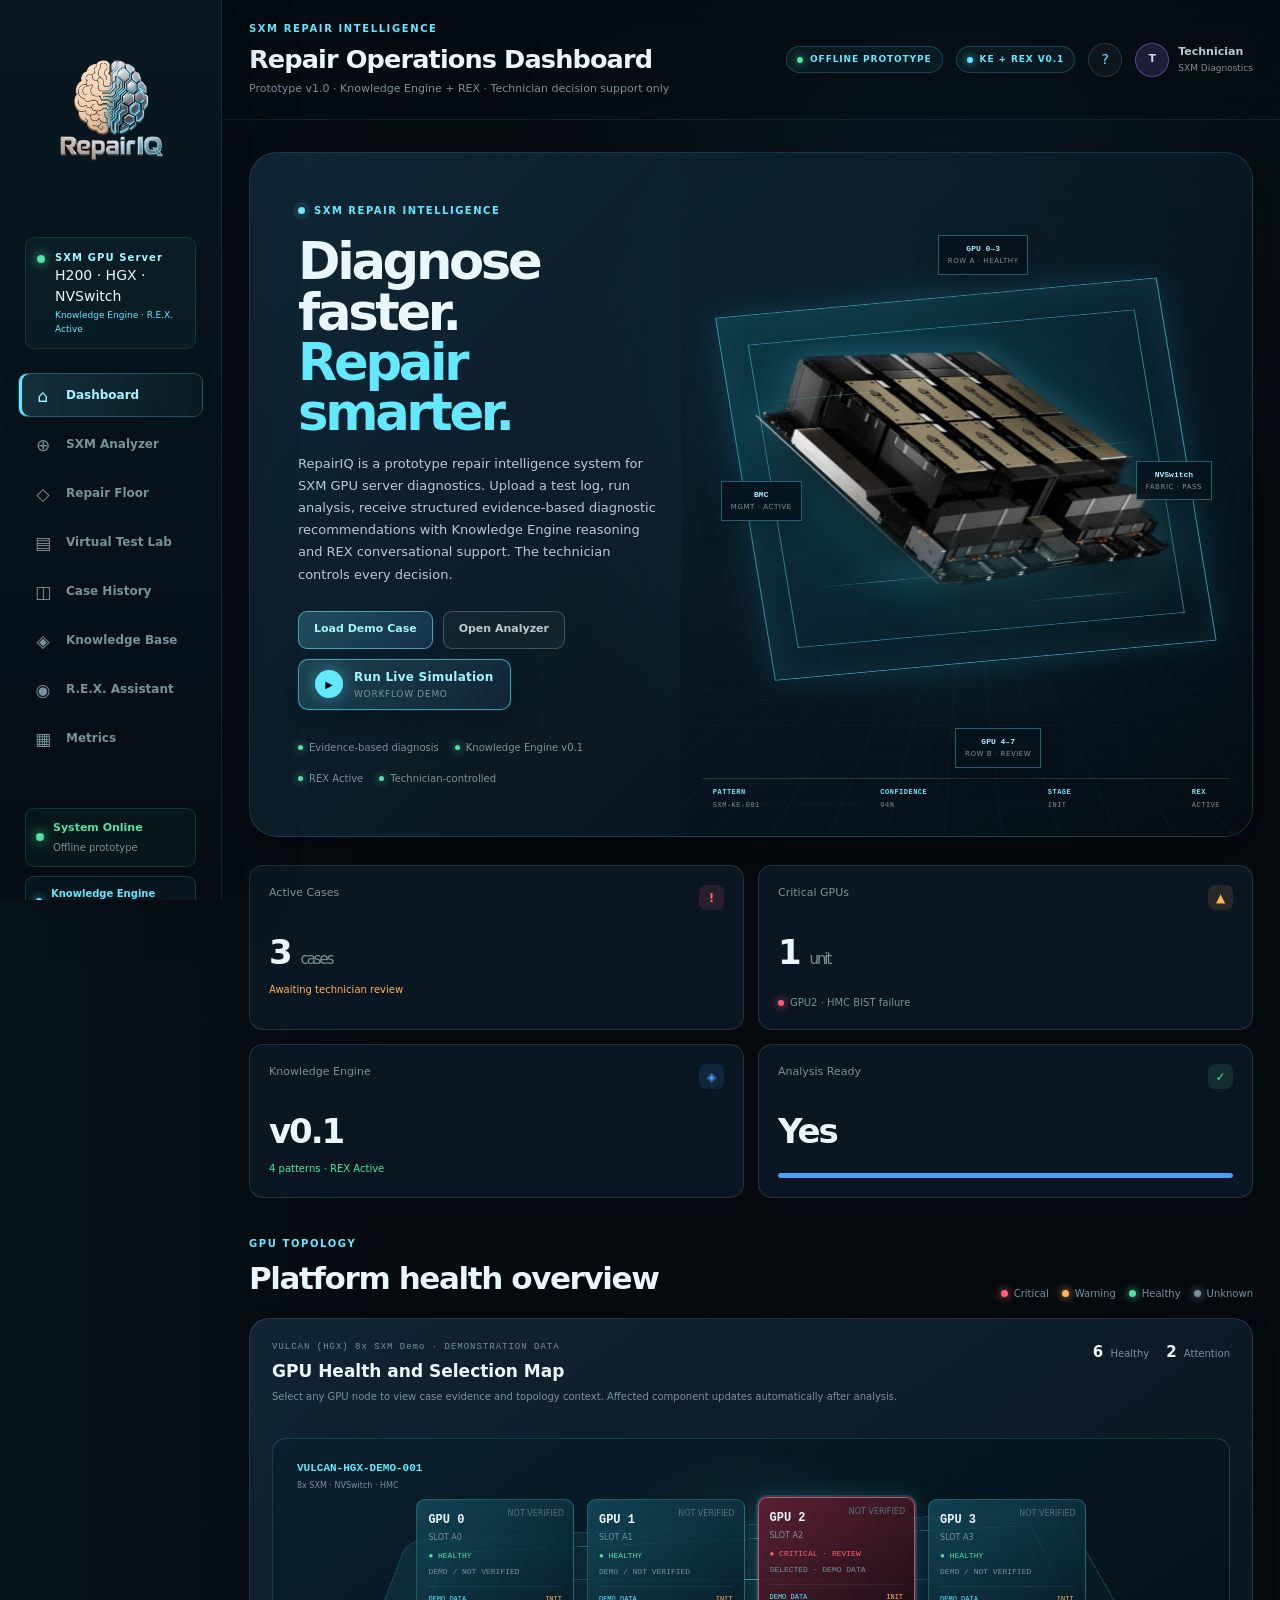
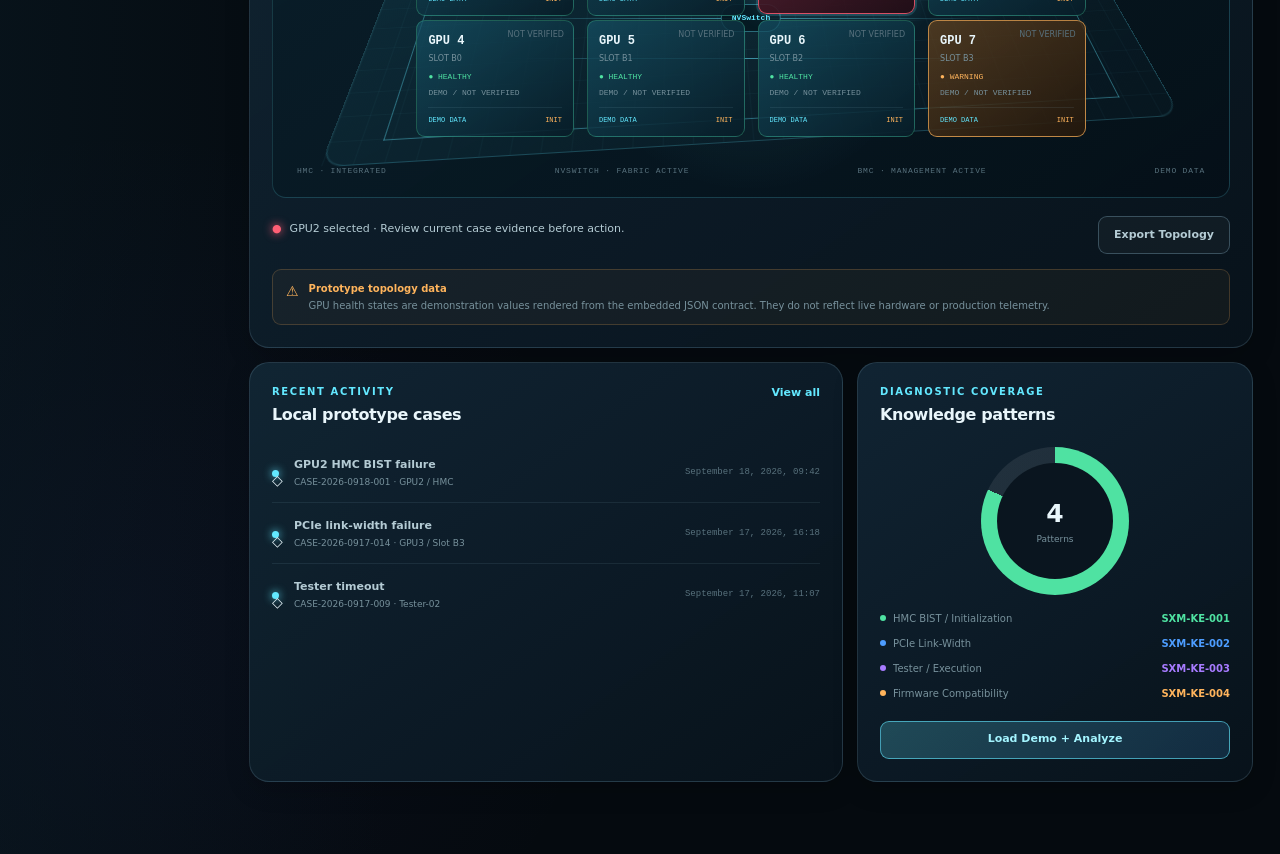
==== commit 82e2842e: "simulation added simulation added" ====
--- a/index.html
+++ b/index.html
@@ -1186,6 +1186,13 @@
                 Open Analyzer
 
               </button>
+<button class="simulation-launch-button" id="start-live-simulation-button" type="button" aria-haspopup="dialog">
+<span class="simulation-launch-icon" aria-hidden="true">▶</span>
+<span>
+<strong>Run Live Simulation</strong>
+<small>Workflow Demo</small>
+</span>
+</button>
 </div>
 <div aria-label="System capabilities" class="hero-trust-row">
 <span>
@@ -3688,6 +3695,18 @@
 <div class="lab-software-row"><span>Test script <strong id="lab-script-version">v3.8.14 · Running</strong></span><span>Firmware <strong id="lab-firmware-version">v2.17 · Active</strong></span></div>
 <div class="lab-health-row"><span>Tester health <strong id="lab-tester-health">Online</strong></span><span>Environment <strong id="lab-tester-environment">Normal</strong></span></div>
 <div class="lab-rex-insight"><div class="lab-rex-mark">RX</div><div><strong>R.E.X. INSIGHT</strong><p id="lab-rex-insight-text">Run a case analysis to have R.E.X. summarize structured prototype evidence here.</p></div></div>
+<div class="lab-disposition-panel" id="lab-disposition-panel" data-state="pending" aria-live="polite">
+  <div class="lab-disposition-heading">
+    <div><span>REPAIRIQ · POST-TEST DISPOSITION</span><strong id="lab-disposition-title">Awaiting completed test evidence</strong></div>
+    <span class="lab-disposition-confidence" id="lab-disposition-confidence">PENDING</span>
+  </div>
+  <p id="lab-disposition-reason">RepairIQ will recommend a physical cone only after the test result and available evidence support a disposition.</p>
+  <div class="lab-disposition-cone" id="lab-disposition-cone" hidden>
+    <span class="lab-disposition-cone-icon" id="lab-disposition-cone-icon" aria-hidden="true"></span>
+    <div><span>RECOMMENDED PHYSICAL STATUS</span><strong id="lab-disposition-cone-label">—</strong></div>
+  </div>
+  <small id="lab-disposition-note">Technician confirmation is required. RepairIQ does not physically place cones or authorize replacement.</small>
+</div>
 <div class="lab-detail-actions"><button class="primary-button" id="lab-open-analyzer" type="button">Open in Analyzer</button><button class="secondary-button" id="lab-view-report" type="button">View Event Log</button></div>
 </section>
 <section class="lab-detail-tab-panel" data-lab-panel="telemetry" hidden="" role="tabpanel"><h4>Simulated live telemetry</h4><p>Readings are generated locally for demonstration. They are not sensor data.</p><div class="lab-telemetry-large"><span>GPU temperature</span><strong id="lab-telemetry-temp">82°C</strong><div class="lab-chart-line"><i></i></div></div><div class="lab-telemetry-large"><span>Power draw</span><strong id="lab-telemetry-power">5.6 kW</strong><div class="lab-chart-line blue"><i></i></div></div><div class="lab-telemetry-large"><span>Fan speed</span><strong id="lab-telemetry-fan">78%</strong><div class="lab-chart-line green"><i></i></div></div></section>
@@ -4164,6 +4183,9 @@
 <span></span><span></span><span></span>
 </div>
 <img alt="R.E.X., the Repair Engineer Xpert" class="rex-avatar-image" id="rex-avatar-image" src="assets/rex.png">
+<div class="rex-interactive-light" aria-hidden="true"></div>
+<div class="rex-core-reactor" aria-hidden="true"><span></span></div>
+<div class="rex-interaction-hint" aria-hidden="true">MOVE · HOVER · CLICK · DOUBLE-CLICK</div>
 <div class="rex-avatar-fallback" hidden="" id="rex-avatar-fallback">R.E.X.</div>
 <div aria-hidden="true" class="rex-scanline"></div>
 <div aria-hidden="true" class="rex-voice-hud"><span></span><span></span><span></span><span></span><span></span><span></span><span></span></div>
@@ -4424,6 +4446,72 @@
 <span id="toast-message"></span>
 </div>
 <!-- /toast -->
+
+<!-- ============================================================
+     REPAIRIQ v1.0 — MANAGEMENT LIVE SIMULATION
+     Demonstration-only guided workflow. No live hardware control.
+     ============================================================ -->
+<div class="simulation-shell" id="repairiq-simulation" hidden aria-hidden="true">
+  <div class="simulation-backdrop"></div>
+
+  <section class="simulation-hud" role="dialog" aria-modal="true" aria-labelledby="simulation-title">
+    <header class="simulation-hud-header">
+      <div class="simulation-brand-block">
+        <div class="simulation-mode-stack"><div class="simulation-live-badge"><span></span> LIVE SIMULATION</div><div class="simulation-workflow-label">WORKFLOW DEMO</div></div>
+        <div>
+          <h2 id="simulation-title">RepairIQ v1.0 Workflow Demo</h2>
+          <p id="simulation-subtitle">End-to-end technician-controlled repair intelligence demonstration</p>
+        </div>
+      </div>
+      <button class="simulation-close" id="simulation-close" type="button" aria-label="Exit simulation">×</button>
+    </header>
+
+    <div class="simulation-progress-wrap" aria-label="Simulation progress">
+      <div class="simulation-progress-track">
+        <div class="simulation-progress-bar" id="simulation-progress-bar"></div>
+      </div>
+      <div class="simulation-progress-copy">
+        <span id="simulation-step-counter">STEP 1 OF 10</span>
+        <span id="simulation-mode-label">GUIDED MODE</span>
+      </div>
+    </div>
+
+    <div class="simulation-body">
+      <aside class="simulation-timeline" id="simulation-timeline" aria-label="Workflow stages"></aside>
+
+      <div class="simulation-stage">
+        <div class="simulation-stage-kicker" id="simulation-stage-kicker">01 · OPERATIONS</div>
+        <h3 id="simulation-stage-title">RepairIQ Command Center</h3>
+        <p class="simulation-stage-copy" id="simulation-stage-copy"></p>
+
+        <div class="simulation-evidence-card">
+          <span>EVIDENCE / SYSTEM EVENT</span>
+          <strong id="simulation-evidence"></strong>
+        </div>
+
+        <div class="simulation-decision-card" id="simulation-decision-card">
+          <span>TECHNICIAN CONTROL</span>
+          <strong id="simulation-decision"></strong>
+        </div>
+
+        <div class="simulation-callout" id="simulation-callout"></div>
+      </div>
+    </div>
+
+    <footer class="simulation-controls">
+      <div class="simulation-control-left">
+        <button class="simulation-control ghost" id="simulation-restart" type="button">↺ Restart</button>
+        <button class="simulation-control ghost" id="simulation-auto" type="button">Auto Play: Off</button>
+      </div>
+      <div class="simulation-control-right">
+        <button class="simulation-control secondary" id="simulation-prev" type="button">← Previous</button>
+        <button class="simulation-control primary" id="simulation-next" type="button">Next Step →</button>
+      </div>
+    </footer>
+  </section>
+</div>
+<!-- /RepairIQ live simulation -->
+
 <script src="app.js"></script>
 </body>
 </html>
--- a/styles.css
+++ b/styles.css
@@ -11222,7 +11222,7 @@
    Realistic room background layer.
 
    Required asset:
-   assets/testlab/repairiq-test-room.PNG
+   assets/testlab/repairiq-test-room.
 
    This upgrade intentionally changes ROOM VIEW only.
    Grid View, List View, tester selection, telemetry,
@@ -11244,7 +11244,7 @@
       rgba(2, 10, 17, 0.18) 48%,
       rgba(2, 10, 17, 0.62) 100%
     ),
-    url("assets/testlab/repairiq-test-room.PNG");
+    url("assets/testlab/repairiq-test-room.png");
 
   background-size: cover;
   background-position: center center;
@@ -12094,7 +12094,7 @@
 #lab-main-stage[data-view="room"] .lab-room-scene {
   background:
     linear-gradient(180deg,rgba(2,10,17,.08),rgba(2,10,17,.18) 48%,rgba(2,10,17,.52)),
-    url("assets/testlab/repairiq-test-room.PNG") center center / cover no-repeat !important;
+    url("assets/testlab/repairiq-test-room.png") center center / cover no-repeat !important;
 }
 #lab-main-stage[data-view="room"] .lab-rack {
   background:linear-gradient(155deg,rgba(8,30,43,.66),rgba(2,12,20,.72) 66%);
@@ -12163,7 +12163,7 @@
 .floor-metric.orange{--metric:var(--orange)}.floor-metric.red{--metric:var(--red)}.floor-metric.blue{--metric:#4d9dff}.floor-metric.baseboard{--metric:#a77bff}.floor-metric.green{--metric:var(--green)}
 .floor-workspace{display:grid;grid-template-columns:minmax(0,1.75fr) minmax(300px,.62fr);gap:16px;align-items:start}
 .floor-scene-panel{padding:0;overflow:hidden}.floor-panel-header{padding:18px 18px 14px;border-bottom:1px solid var(--border-soft)}.floor-panel-header h3{margin:3px 0 2px}.floor-panel-header p{margin:0;font-size:10px}
-.floor-scene{position:relative;min-height:660px;overflow:hidden;background:url("assets/RepairIQ-Repair-Floor.png") center center/cover no-repeat;background-color:#061018;isolation:isolate}
+.floor-scene{position:relative;min-height:660px;overflow:hidden;background:url("assets/RepairIQ-ESD-Floor.png") center center/cover no-repeat;background-color:#061018;isolation:isolate}
 .floor-scene-shade{position:absolute;inset:0;z-index:0;pointer-events:none;background:linear-gradient(180deg,rgba(1,8,13,.08),rgba(1,8,13,.05) 48%,rgba(1,8,13,.40)),linear-gradient(90deg,rgba(3,13,20,.16),transparent 30%,transparent 70%,rgba(3,13,20,.12))}
 .floor-unit-layer{position:absolute;inset:0;z-index:2}
 .floor-direction{position:absolute;z-index:3;top:18px;padding:7px 10px;border:1px solid rgba(99,232,255,.22);border-radius:6px;background:rgba(2,11,18,.82);color:var(--cyan-bright);font:800 8px var(--font-mono);letter-spacing:.08em;pointer-events:none}
@@ -12247,3 +12247,726 @@
 .floor-intake-choice{display:grid;grid-template-columns:1fr 1fr;gap:7px;margin:10px 0 7px}.floor-intake-choice+.secondary-button{width:100%}
 @media(max-width:980px){.floor-scene{min-height:820px}.floor-section-stage{left:3%;right:3%;top:14%}.floor-rack-grid{gap:10px}.floor-rack-slots{grid-template-rows:repeat(3,52px)}}
 @media(max-width:680px){.floor-scene{min-height:930px;background-size:auto 100%;background-position:center top}.floor-section-stage{top:15%;bottom:4%}.floor-rack-grid{grid-template-columns:1fr;grid-template-rows:repeat(4,minmax(0,1fr));gap:7px}.floor-rack-block:nth-child(n){transform:none}.floor-rack-slots{grid-template-rows:repeat(3,43px)}.floor-slot-hardware img{height:25px}.floor-section-title{flex-wrap:wrap;justify-content:center}.floor-intake-choice{grid-template-columns:1fr}}
+
+
+/* =========================================================
+   REPAIRIQ v1.0 — POST-TEST CONE DISPOSITION INTELLIGENCE
+   Physical cone colors are not shown on active tester cards.
+   A cone is recommended only after evidence supports a post-test
+   floor disposition, with technician confirmation required.
+========================================================= */
+#tester-lab-view .lab-rack-cone,
+#tester-lab-view .lab-cone-legend,
+#tester-lab-view .lab-floor-status { display:none !important; }
+.lab-disposition-panel{margin:12px 0;padding:12px;border:1px solid rgba(99,232,255,.18);border-radius:10px;background:linear-gradient(180deg,rgba(7,25,36,.92),rgba(3,14,22,.96));box-shadow:inset 0 0 24px rgba(99,232,255,.025)}
+.lab-disposition-heading{display:flex;justify-content:space-between;gap:12px;align-items:flex-start}.lab-disposition-heading div>span,.lab-disposition-cone div>span{display:block;color:var(--cyan);font:800 7px var(--font-mono);letter-spacing:.1em}.lab-disposition-heading strong{display:block;margin-top:3px;color:var(--text);font-size:10px;line-height:1.35}.lab-disposition-confidence{flex:0 0 auto;padding:4px 7px;border:1px solid rgba(99,232,255,.22);border-radius:999px;color:var(--cyan);font:800 7px var(--font-mono);letter-spacing:.06em}.lab-disposition-panel>p{margin:8px 0 0;color:var(--text-muted);font-size:8px;line-height:1.5}.lab-disposition-cone{display:grid;grid-template-columns:34px minmax(0,1fr);gap:9px;align-items:center;margin-top:10px;padding:9px;border:1px solid rgba(255,255,255,.08);border-radius:8px;background:rgba(0,0,0,.18)}.lab-disposition-cone[hidden]{display:none}.lab-disposition-cone-icon{font-size:22px;line-height:1;text-align:center}.lab-disposition-cone strong{display:block;margin-top:2px;color:var(--text);font:800 8px var(--font-mono);letter-spacing:.03em}.lab-disposition-panel>small{display:block;margin-top:8px;color:var(--text-dim);font-size:7px;line-height:1.45}.lab-disposition-panel[data-state="failed"],.lab-disposition-panel[data-state="review"]{border-color:rgba(255,95,117,.28)}.lab-disposition-panel[data-state="swap"]{border-color:rgba(77,157,255,.34)}.lab-disposition-panel[data-state="passed"]{border-color:rgba(79,226,162,.3)}.lab-disposition-panel[data-state="ready"]{border-color:rgba(255,180,92,.3)}
+\n\n/* =========================================================
+   REPAIRIQ v1.0 — R.E.X. INTERACTIVE 2.5D AVATAR
+   Pointer parallax, reactive lighting, idle motion, core states,
+   click reactions and diagnostic-state behavior.
+   ========================================================= */
+#rexAvatarStage {
+  --rex-rx: 0deg; --rex-ry: 0deg; --rex-tx: 0px; --rex-ty: 0px;
+  --rex-light-x: 50%; --rex-light-y: 42%;
+  perspective: 900px; cursor: crosshair; touch-action: pan-y;
+}
+#rexAvatarStage .rex-avatar-image {
+  transform-origin: 50% 62%;
+  will-change: transform, filter;
+  animation: rex-interactive-idle 5.4s ease-in-out infinite;
+  transition: filter .22s ease;
+  pointer-events: none; user-select: none;
+}
+@keyframes rex-interactive-idle {
+  0%,100% { transform: translate3d(var(--rex-tx), calc(var(--rex-ty) + 1px), 0) rotateX(var(--rex-rx)) rotateY(var(--rex-ry)) scale(1); }
+  50% { transform: translate3d(var(--rex-tx), calc(var(--rex-ty) - 6px), 18px) rotateX(var(--rex-rx)) rotateY(var(--rex-ry)) scale(1.012); }
+}
+.rex-interactive-light {
+  position:absolute; z-index:2; inset:0; pointer-events:none; opacity:.42;
+  background: radial-gradient(circle 125px at var(--rex-light-x) var(--rex-light-y), rgba(116,231,255,.22), transparent 70%);
+  mix-blend-mode:screen; transition:opacity .25s ease;
+}
+.rex-core-reactor {
+  position:absolute; z-index:5; left:50%; top:58%; width:22px; height:34px; transform:translate(-50%,-50%);
+  border:1px solid rgba(101,226,255,.46); border-radius:7px; pointer-events:none; opacity:.72;
+  box-shadow:0 0 10px rgba(70,211,255,.35), inset 0 0 8px rgba(70,211,255,.28);
+}
+.rex-core-reactor span { position:absolute; inset:5px; border-radius:4px; background:rgba(93,224,255,.52); box-shadow:0 0 13px rgba(93,224,255,.75); animation:rex-core-pulse 2.2s ease-in-out infinite; }
+@keyframes rex-core-pulse { 50% { opacity:.55; transform:scale(.84); } }
+.rex-interaction-hint { position:absolute; z-index:6; left:50%; top:12px; transform:translateX(-50%); color:rgba(161,205,219,.5); font:700 7px var(--font-mono); letter-spacing:.12em; pointer-events:none; opacity:0; transition:opacity .25s ease; }
+#rexAvatarStage:hover .rex-interaction-hint { opacity:1; }
+#rexAvatarStage.rex-pointer-active .rex-interactive-light { opacity:.85; }
+#rexAvatarStage.rex-react-head .rex-avatar-image { animation:rex-head-ack .65s ease; }
+#rexAvatarStage.rex-react-hand .rex-avatar-image { animation:rex-hand-ack .7s ease; }
+#rexAvatarStage.rex-react-core .rex-core-reactor { animation:rex-core-ack .7s ease; }
+#rexAvatarStage.rex-react-easter .rex-avatar-image { animation:rex-easter 1.05s cubic-bezier(.2,.8,.2,1); }
+@keyframes rex-head-ack { 0%,100%{transform:rotateY(var(--rex-ry)) rotateX(var(--rex-rx))} 35%{transform:rotateY(calc(var(--rex-ry) - 7deg)) rotateX(calc(var(--rex-rx) + 4deg)) translateY(-4px)} 70%{transform:rotateY(calc(var(--rex-ry) + 5deg)) rotateX(var(--rex-rx))} }
+@keyframes rex-hand-ack { 0%,100%{transform:translateX(0) rotateY(var(--rex-ry))} 40%{transform:translateX(5px) rotateY(calc(var(--rex-ry) + 4deg)) scale(1.015)} }
+@keyframes rex-core-ack { 50%{filter:brightness(1.8); transform:translate(-50%,-50%) scale(1.35); box-shadow:0 0 30px rgba(93,224,255,.95)} }
+@keyframes rex-easter { 0%,100%{transform:rotateY(0) translateY(0)} 25%{transform:rotateY(-9deg) translateY(-8px)} 50%{transform:rotateY(9deg) translateY(-10px)} 75%{transform:rotateY(-4deg) translateY(-4px)} }
+#rexAvatarStage[data-rex-state="listening"] .rex-core-reactor span { animation-duration:1.05s; }
+#rexAvatarStage[data-rex-state="analyzing"] .rex-core-reactor, #rexAvatarStage[data-rex-state="remembering"] .rex-core-reactor { box-shadow:0 0 24px rgba(143,116,255,.7), inset 0 0 10px rgba(143,116,255,.45); }
+#rexAvatarStage[data-rex-state="speaking"] .rex-core-reactor span { animation-duration:.48s; }
+#rexAvatarStage[data-rex-state="attention"] .rex-avatar-image { filter:drop-shadow(0 0 24px rgba(255,184,70,.45)) drop-shadow(0 18px 24px rgba(0,0,0,.4)); }
+#rexAvatarStage[data-rex-state="success"] .rex-core-reactor { box-shadow:0 0 24px rgba(80,235,160,.72), inset 0 0 10px rgba(80,235,160,.4); }
+@media (pointer:coarse) { .rex-interaction-hint{display:none} #rexAvatarStage{cursor:default} }
+@media (prefers-reduced-motion:reduce) { #rexAvatarStage .rex-avatar-image,.rex-core-reactor span{animation:none!important} .rex-interactive-light{display:none} }
+
+/* =========================================================
+   REPAIRIQ v1.0 FINAL — VIRTUAL TEST LAB ROOM BACKGROUND
+   FINAL AUTHORITY — DESKTOP + MOBILE
+
+   Canonical asset:
+   assets/testlab/repairiq-test-room.png
+
+   Architecture:
+   - #lab-main-stage owns the room photograph.
+   - .lab-room-scene is transparent and owns layout only.
+   - ::before supplies a restrained readability overlay/title.
+   - Tester cards remain above the room layer.
+   - No background-attachment: fixed.
+   - No mobile auto 100% background sizing.
+   - Repair Floor is intentionally untouched.
+========================================================= */
+
+#tester-lab-view #lab-main-stage[data-view="room"] {
+  position: relative;
+  isolation: isolate;
+  overflow: hidden;
+
+  background-color: #061018 !important;
+  background-image:
+    linear-gradient(
+      180deg,
+      rgba(2, 10, 17, 0.05) 0%,
+      rgba(2, 10, 17, 0.10) 48%,
+      rgba(2, 10, 17, 0.34) 100%
+    ),
+    url("assets/testlab/repairiq-test-room.png") !important;
+
+  background-repeat: no-repeat, no-repeat !important;
+  background-position: center center, center center !important;
+  background-size: cover, cover !important;
+  -webkit-background-size: cover, cover !important;
+  background-attachment: scroll, scroll !important;
+}
+
+#tester-lab-view #lab-main-stage[data-view="room"] .lab-room-scene {
+  position: relative;
+  isolation: isolate;
+  z-index: 1;
+  min-height: 520px;
+  padding: 82px 22px 28px;
+  overflow: hidden;
+
+  background: transparent !important;
+  background-color: transparent !important;
+  background-image: none !important;
+
+  border: 1px solid rgba(99, 232, 255, 0.18);
+  border-radius: 10px;
+
+  box-shadow:
+    inset 0 0 60px rgba(0, 0, 0, 0.16),
+    inset 0 -70px 80px rgba(1, 8, 13, 0.24),
+    0 18px 45px rgba(0, 0, 0, 0.22);
+}
+
+#tester-lab-view #lab-main-stage[data-view="room"] .lab-room-scene::before {
+  position: absolute;
+  inset: 0;
+  z-index: 0;
+  height: auto;
+  padding: 16px 18px;
+
+  content: "TEST OPERATIONS ROOM · 12 DEMO STATIONS";
+
+  color: rgba(183, 239, 250, 0.88);
+  font-family: var(--mono, "SFMono-Regular", Consolas, "Liberation Mono", monospace);
+  font-size: 10px;
+  font-weight: 800;
+  letter-spacing: 0.12em;
+  pointer-events: none;
+
+  background:
+    linear-gradient(
+      180deg,
+      rgba(2, 10, 17, 0.52) 0,
+      rgba(2, 10, 17, 0.12) 58px,
+      transparent 126px
+    ),
+    linear-gradient(
+      90deg,
+      rgba(2, 10, 17, 0.10),
+      transparent 20%,
+      transparent 80%,
+      rgba(2, 10, 17, 0.10)
+    ) !important;
+}
+
+#tester-lab-view #lab-main-stage[data-view="room"] .lab-room-scene > * {
+  position: relative;
+  z-index: 1;
+}
+
+#tester-lab-view #lab-main-stage[data-view="room"] .lab-rack {
+  position: relative;
+  z-index: 2;
+
+  background:
+    linear-gradient(
+      155deg,
+      rgba(8, 30, 43, 0.62),
+      rgba(2, 12, 20, 0.72) 66%
+    ) !important;
+
+  -webkit-backdrop-filter: blur(1.5px);
+  backdrop-filter: blur(1.5px);
+}
+
+/* Tablet / phone:
+   preserve the existing 3-column room layout while keeping
+   the same single background owner used on desktop. */
+@media (max-width: 760px) {
+  #tester-lab-view #lab-main-stage[data-view="room"] {
+    background-position: center top, center top !important;
+    background-size: cover, cover !important;
+    -webkit-background-size: cover, cover !important;
+    background-attachment: scroll, scroll !important;
+  }
+
+  #tester-lab-view #lab-main-stage[data-view="room"] .lab-room-scene {
+    min-height: 690px;
+    grid-template-columns: repeat(3, minmax(0, 1fr));
+    gap: 8px;
+    padding: 72px 8px 24px;
+
+    background: transparent !important;
+    background-image: none !important;
+  }
+
+  #tester-lab-view #lab-main-stage[data-view="room"] .lab-rack {
+    background:
+      linear-gradient(
+        155deg,
+        rgba(8, 30, 43, 0.54),
+        rgba(2, 12, 20, 0.64) 66%
+      ) !important;
+  }
+}
+
+@media (max-width: 430px) {
+  #tester-lab-view #lab-main-stage[data-view="room"] {
+    background-position: center top, center top !important;
+    background-size: cover, cover !important;
+    -webkit-background-size: cover, cover !important;
+  }
+
+  #tester-lab-view #lab-main-stage[data-view="room"] .lab-room-scene {
+    min-height: 660px;
+    grid-template-columns: repeat(3, minmax(0, 1fr));
+    gap: 6px;
+    padding: 68px 6px 22px;
+
+    background: transparent !important;
+    background-image: none !important;
+  }
+}
+
+/* =========================================================
+   REPAIRIQ v1.0 — MANAGEMENT LIVE SIMULATION
+   Isolated presentation layer. Does not alter repair logic.
+========================================================= */
+
+.simulation-launch-button {
+  display: inline-flex;
+  align-items: center;
+  gap: 11px;
+  min-height: 48px;
+  padding: 8px 16px;
+  border: 1px solid rgba(99, 232, 255, 0.58);
+  border-radius: 10px;
+  background:
+    linear-gradient(135deg, rgba(99, 232, 255, 0.18), rgba(77, 157, 255, 0.08));
+  color: var(--cyan-bright);
+  box-shadow: 0 0 0 1px rgba(99, 232, 255, 0.05), 0 12px 34px rgba(0, 0, 0, 0.22);
+  text-align: left;
+  transition: transform 160ms ease, border-color 160ms ease, box-shadow 160ms ease;
+}
+
+.simulation-launch-button:hover {
+  transform: translateY(-2px);
+  border-color: var(--cyan);
+  box-shadow: 0 0 24px rgba(99, 232, 255, 0.14), 0 16px 38px rgba(0, 0, 0, 0.28);
+}
+
+.simulation-launch-button strong,
+.simulation-launch-button small {
+  display: block;
+}
+
+.simulation-launch-button strong {
+  font-size: 12px;
+  letter-spacing: 0.02em;
+}
+
+.simulation-launch-button small {
+  margin-top: 2px;
+  color: var(--text-muted);
+  font-size: 9px;
+  text-transform: uppercase;
+  letter-spacing: 0.08em;
+}
+
+.simulation-launch-icon {
+  display: grid;
+  width: 28px;
+  height: 28px;
+  place-items: center;
+  border-radius: 50%;
+  background: var(--cyan);
+  color: #041018;
+  font-size: 10px;
+  box-shadow: 0 0 18px rgba(99, 232, 255, 0.42);
+}
+
+.simulation-shell {
+  position: fixed;
+  inset: 0;
+  z-index: 9999;
+  display: grid;
+  place-items: center;
+  padding: 24px;
+}
+
+.simulation-shell[hidden] {
+  display: none !important;
+}
+
+.simulation-backdrop {
+  position: absolute;
+  inset: 0;
+  background: rgba(2, 8, 13, 0.72);
+  backdrop-filter: blur(9px);
+}
+
+.simulation-hud {
+  position: relative;
+  width: min(1040px, calc(100vw - 32px));
+  max-height: min(820px, calc(100vh - 32px));
+  overflow: hidden;
+  border: 1px solid rgba(99, 232, 255, 0.34);
+  border-radius: 20px;
+  background:
+    radial-gradient(circle at 85% 10%, rgba(77, 157, 255, 0.12), transparent 26rem),
+    linear-gradient(180deg, rgba(9, 24, 34, 0.99), rgba(5, 13, 20, 0.99));
+  box-shadow: 0 30px 110px rgba(0, 0, 0, 0.66), 0 0 60px rgba(99, 232, 255, 0.08);
+}
+
+.simulation-hud::before {
+  content: "";
+  position: absolute;
+  inset: 0;
+  pointer-events: none;
+  background-image:
+    linear-gradient(rgba(99, 232, 255, 0.025) 1px, transparent 1px),
+    linear-gradient(90deg, rgba(99, 232, 255, 0.025) 1px, transparent 1px);
+  background-size: 32px 32px;
+  mask-image: linear-gradient(to bottom, black, transparent 78%);
+}
+
+.simulation-hud-header,
+.simulation-progress-wrap,
+.simulation-body,
+.simulation-controls {
+  position: relative;
+  z-index: 1;
+}
+
+.simulation-hud-header {
+  display: flex;
+  align-items: center;
+  justify-content: space-between;
+  gap: 20px;
+  padding: 22px 24px 18px;
+  border-bottom: 1px solid rgba(143, 190, 211, 0.12);
+}
+
+.simulation-brand-block {
+  display: flex;
+  align-items: center;
+  gap: 16px;
+}
+
+.simulation-live-badge {
+  display: inline-flex;
+  align-items: center;
+  gap: 7px;
+  min-height: 28px;
+  padding: 0 10px;
+  border: 1px solid rgba(255, 95, 117, 0.35);
+  border-radius: 999px;
+  background: rgba(255, 95, 117, 0.08);
+  color: #ff9cab;
+  font-size: 9px;
+  font-weight: 900;
+  letter-spacing: 0.12em;
+  white-space: nowrap;
+}
+
+.simulation-live-badge span {
+  width: 7px;
+  height: 7px;
+  border-radius: 50%;
+  background: var(--red);
+  box-shadow: 0 0 12px var(--red);
+  animation: simulation-live-pulse 1.4s ease-in-out infinite;
+}
+
+@keyframes simulation-live-pulse {
+  50% { opacity: 0.35; transform: scale(0.75); }
+}
+
+.simulation-hud-header h2 {
+  margin: 0;
+  color: var(--text);
+  font-size: clamp(17px, 2vw, 23px);
+  letter-spacing: -0.025em;
+}
+
+.simulation-hud-header p {
+  margin: 3px 0 0;
+  color: var(--text-muted);
+  font-size: 10px;
+}
+
+.simulation-close {
+  display: grid;
+  width: 38px;
+  height: 38px;
+  flex: 0 0 auto;
+  place-items: center;
+  border: 1px solid var(--border);
+  border-radius: 50%;
+  background: rgba(255,255,255,0.035);
+  color: var(--text-soft);
+  font-size: 22px;
+}
+
+.simulation-progress-wrap {
+  padding: 14px 24px 0;
+}
+
+.simulation-progress-track {
+  height: 4px;
+  overflow: hidden;
+  border-radius: 999px;
+  background: rgba(143, 190, 211, 0.12);
+}
+
+.simulation-progress-bar {
+  width: 10%;
+  height: 100%;
+  border-radius: inherit;
+  background: linear-gradient(90deg, var(--cyan), var(--blue));
+  box-shadow: 0 0 18px rgba(99, 232, 255, 0.4);
+  transition: width 320ms ease;
+}
+
+.simulation-progress-copy {
+  display: flex;
+  justify-content: space-between;
+  margin-top: 8px;
+  color: var(--text-dim);
+  font-family: var(--font-mono);
+  font-size: 9px;
+  letter-spacing: 0.08em;
+}
+
+.simulation-body {
+  display: grid;
+  grid-template-columns: 270px minmax(0, 1fr);
+  min-height: 390px;
+  max-height: 530px;
+  overflow: auto;
+  padding: 20px 24px 22px;
+}
+
+.simulation-timeline {
+  padding-right: 22px;
+  border-right: 1px solid rgba(143, 190, 211, 0.12);
+}
+
+.simulation-timeline-item {
+  position: relative;
+  display: grid;
+  grid-template-columns: 28px 1fr;
+  gap: 10px;
+  align-items: center;
+  min-height: 42px;
+  color: var(--text-dim);
+  font-size: 10px;
+}
+
+.simulation-timeline-item::after {
+  content: "";
+  position: absolute;
+  left: 13px;
+  top: 31px;
+  width: 1px;
+  height: 18px;
+  background: rgba(143, 190, 211, 0.14);
+}
+
+.simulation-timeline-item:last-child::after {
+  display: none;
+}
+
+.simulation-timeline-index {
+  display: grid;
+  width: 27px;
+  height: 27px;
+  place-items: center;
+  border: 1px solid rgba(143, 190, 211, 0.18);
+  border-radius: 50%;
+  background: rgba(255,255,255,0.025);
+  font-family: var(--font-mono);
+  font-size: 8px;
+}
+
+.simulation-timeline-item.complete {
+  color: var(--green);
+}
+
+.simulation-timeline-item.complete .simulation-timeline-index {
+  border-color: rgba(79, 226, 162, 0.34);
+  background: rgba(79, 226, 162, 0.08);
+}
+
+.simulation-timeline-item.active {
+  color: var(--cyan-bright);
+  font-weight: 800;
+}
+
+.simulation-timeline-item.active .simulation-timeline-index {
+  border-color: var(--cyan);
+  background: rgba(99, 232, 255, 0.12);
+  box-shadow: 0 0 16px rgba(99, 232, 255, 0.16);
+}
+
+.simulation-stage {
+  padding: 8px 0 0 28px;
+}
+
+.simulation-stage-kicker {
+  color: var(--cyan);
+  font-size: 9px;
+  font-weight: 900;
+  letter-spacing: 0.16em;
+}
+
+.simulation-stage h3 {
+  margin: 8px 0 10px;
+  color: var(--text);
+  font-size: clamp(24px, 3vw, 34px);
+  letter-spacing: -0.04em;
+}
+
+.simulation-stage-copy {
+  max-width: 700px;
+  margin-bottom: 20px;
+  color: var(--text-soft);
+  font-size: 13px;
+  line-height: 1.7;
+}
+
+.simulation-evidence-card,
+.simulation-decision-card {
+  margin-top: 11px;
+  padding: 13px 14px;
+  border: 1px solid rgba(99, 232, 255, 0.15);
+  border-radius: 10px;
+  background: rgba(99, 232, 255, 0.045);
+}
+
+.simulation-decision-card {
+  border-color: rgba(244, 210, 103, 0.18);
+  background: rgba(244, 210, 103, 0.045);
+}
+
+.simulation-evidence-card span,
+.simulation-decision-card span {
+  display: block;
+  margin-bottom: 5px;
+  color: var(--text-dim);
+  font-size: 8px;
+  font-weight: 900;
+  letter-spacing: 0.12em;
+}
+
+.simulation-evidence-card strong,
+.simulation-decision-card strong {
+  color: var(--text);
+  font-size: 11px;
+  line-height: 1.5;
+}
+
+.simulation-callout {
+  margin-top: 16px;
+  padding-left: 12px;
+  border-left: 2px solid var(--purple);
+  color: #cdbfff;
+  font-size: 10px;
+  line-height: 1.6;
+}
+
+.simulation-controls {
+  display: flex;
+  justify-content: space-between;
+  gap: 14px;
+  padding: 16px 24px 20px;
+  border-top: 1px solid rgba(143, 190, 211, 0.12);
+  background: rgba(4, 12, 18, 0.56);
+}
+
+.simulation-control-left,
+.simulation-control-right {
+  display: flex;
+  gap: 9px;
+}
+
+.simulation-control {
+  min-height: 38px;
+  padding: 0 14px;
+  border-radius: 8px;
+  font-size: 10px;
+  font-weight: 800;
+}
+
+.simulation-control.primary {
+  border: 1px solid var(--cyan);
+  background: var(--cyan);
+  color: #041018;
+}
+
+.simulation-control.secondary {
+  border: 1px solid rgba(99, 232, 255, 0.26);
+  background: rgba(99, 232, 255, 0.07);
+  color: var(--cyan-bright);
+}
+
+.simulation-control.ghost {
+  border: 1px solid var(--border);
+  background: rgba(255,255,255,0.025);
+  color: var(--text-muted);
+}
+
+body.simulation-active {
+  overflow: hidden;
+}
+
+body.simulation-active .app-shell {
+  filter: saturate(0.88) brightness(0.72);
+  transition: filter 260ms ease;
+}
+
+@media (max-width: 760px) {
+  .simulation-shell {
+    padding: 8px;
+  }
+
+  .simulation-hud {
+    width: calc(100vw - 16px);
+    max-height: calc(100vh - 16px);
+    border-radius: 14px;
+  }
+
+  .simulation-hud-header {
+    align-items: flex-start;
+    padding: 16px;
+  }
+
+  .simulation-brand-block {
+    align-items: flex-start;
+    flex-direction: column;
+    gap: 9px;
+  }
+
+  .simulation-progress-wrap {
+    padding: 12px 16px 0;
+  }
+
+  .simulation-body {
+    grid-template-columns: 1fr;
+    max-height: calc(100vh - 285px);
+    padding: 15px 16px;
+  }
+
+  .simulation-timeline {
+    display: flex;
+    gap: 6px;
+    overflow-x: auto;
+    padding: 0 0 12px;
+    border-right: 0;
+    border-bottom: 1px solid rgba(143, 190, 211, 0.12);
+  }
+
+  .simulation-timeline-item {
+    grid-template-columns: 24px max-content;
+    min-width: max-content;
+    min-height: 30px;
+  }
+
+  .simulation-timeline-item::after {
+    display: none;
+  }
+
+  .simulation-timeline-index {
+    width: 23px;
+    height: 23px;
+  }
+
+  .simulation-stage {
+    padding: 18px 0 0;
+  }
+
+  .simulation-stage h3 {
+    font-size: 24px;
+  }
+
+  .simulation-controls {
+    flex-direction: column;
+    padding: 12px 16px 16px;
+  }
+
+  .simulation-control-left,
+  .simulation-control-right {
+    width: 100%;
+  }
+
+  .simulation-control {
+    flex: 1;
+  }
+
+  .simulation-launch-button {
+    width: 100%;
+    justify-content: center;
+  }
+}
+
+
+
+.simulation-mode-stack {
+  display: grid;
+  gap: 5px;
+  justify-items: start;
+}
+
+.simulation-workflow-label {
+  padding-left: 3px;
+  color: var(--cyan);
+  font-size: 8px;
+  font-weight: 900;
+  letter-spacing: 0.18em;
+  text-transform: uppercase;
+}
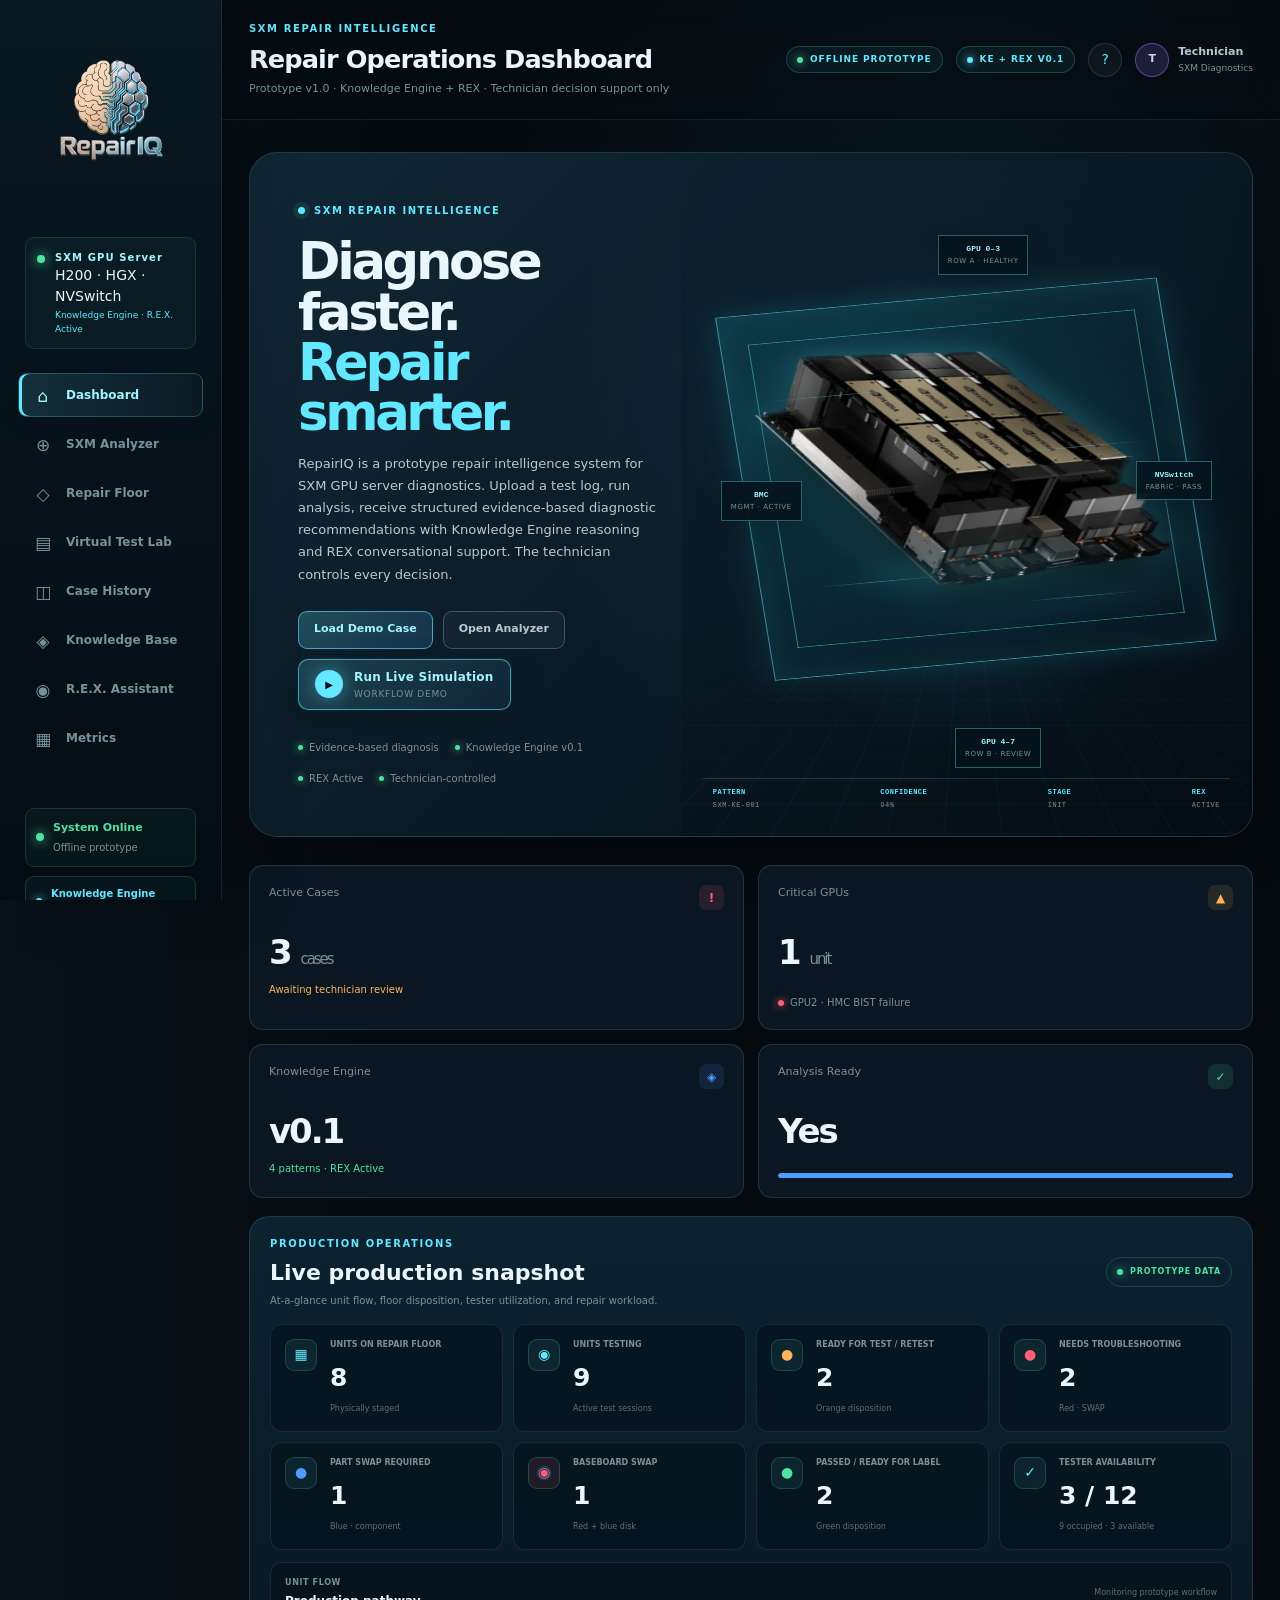
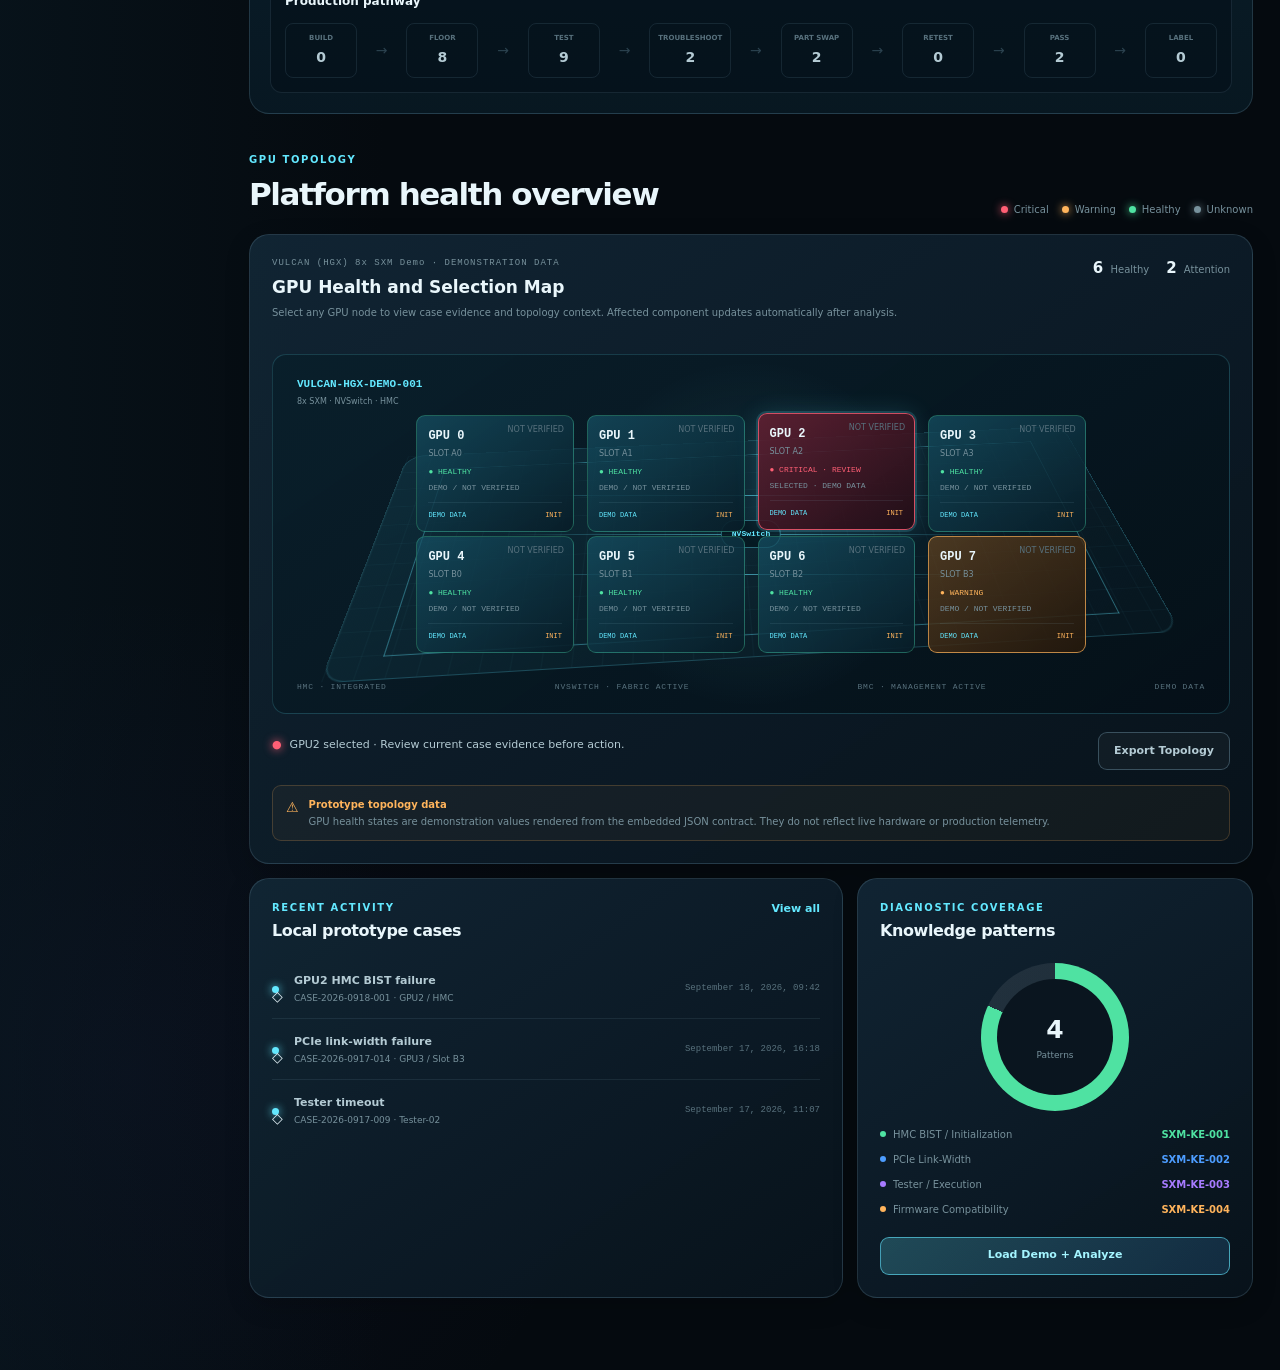
==== commit 22bc306d: "dashboard update dashboard update" ====
--- a/index.html
+++ b/index.html
@@ -1363,6 +1363,32 @@
 </section>
 <!-- /metric-grid -->
 <!-- GPU Topology panel -->
+
+<section class="production-command-center" aria-labelledby="production-snapshot-title">
+  <div class="production-section-heading"><div><div class="eyebrow">PRODUCTION OPERATIONS</div><h2 id="production-snapshot-title">Live production snapshot</h2><p>At-a-glance unit flow, floor disposition, tester utilization, and repair workload.</p></div><span class="production-demo-badge"><span></span> PROTOTYPE DATA</span></div>
+  <div class="production-kpi-grid">
+    <article class="production-kpi-card"><span class="production-kpi-icon">▦</span><div><span>Units on Repair Floor</span><strong id="ops-floor-count">0</strong><small>Physically staged</small></div></article>
+    <article class="production-kpi-card"><span class="production-kpi-icon">◉</span><div><span>Units Testing</span><strong id="ops-testing-count">0</strong><small>Active test sessions</small></div></article>
+    <article class="production-kpi-card orange"><span class="production-kpi-icon">●</span><div><span>Ready for Test / Retest</span><strong id="ops-ready-count">0</strong><small>Orange disposition</small></div></article>
+    <article class="production-kpi-card red"><span class="production-kpi-icon">●</span><div><span>Needs Troubleshooting</span><strong id="ops-troubleshoot-count">0</strong><small>Red · SWAP</small></div></article>
+    <article class="production-kpi-card blue"><span class="production-kpi-icon">●</span><div><span>Part Swap Required</span><strong id="ops-swap-count">0</strong><small>Blue · component</small></div></article>
+    <article class="production-kpi-card baseboard"><span class="production-kpi-icon">◉</span><div><span>Baseboard Swap</span><strong id="ops-baseboard-count">0</strong><small>Red + blue disk</small></div></article>
+    <article class="production-kpi-card green"><span class="production-kpi-icon">●</span><div><span>Passed / Ready for Label</span><strong id="ops-label-count">0</strong><small>Green disposition</small></div></article>
+    <article class="production-kpi-card"><span class="production-kpi-icon">✓</span><div><span>Tester Availability</span><strong id="ops-tester-availability">0 / 12</strong><small id="ops-tester-detail">Available testers</small></div></article>
+  </div>
+  <div class="production-flow-panel"><div class="production-flow-heading"><div><span>UNIT FLOW</span><strong>Production pathway</strong></div><small id="ops-flow-status">Monitoring prototype workflow</small></div>
+    <div class="production-flow" id="production-flow">
+      <div class="production-flow-stage" data-flow="build"><span>BUILD</span><strong id="flow-build-count">0</strong></div><i>→</i>
+      <div class="production-flow-stage" data-flow="floor"><span>FLOOR</span><strong id="flow-floor-count">0</strong></div><i>→</i>
+      <div class="production-flow-stage" data-flow="test"><span>TEST</span><strong id="flow-test-count">0</strong></div><i>→</i>
+      <div class="production-flow-stage" data-flow="troubleshoot"><span>TROUBLESHOOT</span><strong id="flow-troubleshoot-count">0</strong></div><i>→</i>
+      <div class="production-flow-stage" data-flow="swap"><span>PART SWAP</span><strong id="flow-swap-count">0</strong></div><i>→</i>
+      <div class="production-flow-stage" data-flow="retest"><span>RETEST</span><strong id="flow-retest-count">0</strong></div><i>→</i>
+      <div class="production-flow-stage" data-flow="pass"><span>PASS</span><strong id="flow-pass-count">0</strong></div><i>→</i>
+      <div class="production-flow-stage" data-flow="label"><span>LABEL</span><strong id="flow-label-count">0</strong></div>
+    </div>
+  </div>
+</section>
 <section aria-label="GPU topology" class="topology-heading section-heading">
 <div>
 <div class="eyebrow">GPU TOPOLOGY</div>
--- a/styles.css
+++ b/styles.css
@@ -12970,3 +12970,10 @@
   letter-spacing: 0.18em;
   text-transform: uppercase;
 }
+
+/* REPAIRIQ v1.0 — PRODUCTION OPERATIONS COMMAND CENTER */
+.production-command-center{margin:18px 0 20px;padding:20px;border:1px solid var(--border);border-radius:var(--radius-lg);background:linear-gradient(180deg,rgba(13,37,51,.92),rgba(8,25,35,.94));box-shadow:var(--shadow)}
+.production-section-heading,.production-flow-heading{display:flex;align-items:center;justify-content:space-between;gap:18px}.production-section-heading h2{margin:5px 0 4px;font-size:22px}.production-section-heading p{margin:0;color:var(--text-muted);font-size:10px}.production-demo-badge{display:inline-flex;align-items:center;gap:7px;padding:8px 10px;border:1px solid rgba(79,226,162,.2);border-radius:999px;color:var(--green);font-size:8px;font-weight:900;letter-spacing:.1em}.production-demo-badge span{width:6px;height:6px;border-radius:50%;background:var(--green);box-shadow:0 0 10px var(--green)}
+.production-kpi-grid{display:grid;grid-template-columns:repeat(4,minmax(0,1fr));gap:10px;margin-top:16px}.production-kpi-card{display:grid;grid-template-columns:34px 1fr;gap:11px;min-height:108px;padding:14px;border:1px solid rgba(143,190,211,.12);border-radius:12px;background:rgba(4,17,25,.58)}.production-kpi-card>div>span{display:block;color:var(--text-muted);font-size:8px;font-weight:800;text-transform:uppercase}.production-kpi-card strong{display:block;margin-top:8px;color:var(--text);font-size:25px}.production-kpi-card small{display:block;margin-top:7px;color:var(--text-dim);font-size:8px}.production-kpi-icon{display:grid;width:32px;height:32px;place-items:center;border:1px solid rgba(99,232,255,.18);border-radius:9px;background:rgba(99,232,255,.07);color:var(--cyan)}.production-kpi-card.orange .production-kpi-icon{color:var(--orange)}.production-kpi-card.red .production-kpi-icon{color:var(--red)}.production-kpi-card.blue .production-kpi-icon{color:var(--blue)}.production-kpi-card.green .production-kpi-icon{color:var(--green)}.production-kpi-card.baseboard .production-kpi-icon{color:var(--red);background:radial-gradient(circle,rgba(77,157,255,.25) 0 35%,rgba(255,95,117,.1) 36% 100%)}
+.production-flow-panel{margin-top:12px;padding:14px;border:1px solid rgba(143,190,211,.12);border-radius:12px;background:rgba(4,15,23,.52)}.production-flow-heading span{display:block;color:var(--text-muted);font-size:8px;font-weight:900;letter-spacing:.08em}.production-flow-heading strong{display:block;margin-top:3px;font-size:12px}.production-flow-heading small{color:var(--text-dim);font-size:8px}.production-flow{display:flex;align-items:center;justify-content:space-between;gap:5px;margin-top:13px;overflow-x:auto}.production-flow>i{color:rgba(143,190,211,.28);font-style:normal}.production-flow-stage{min-width:72px;padding:9px 8px;border:1px solid rgba(143,190,211,.12);border-radius:8px;text-align:center}.production-flow-stage span{display:block;color:var(--text-dim);font-size:7px;font-weight:900}.production-flow-stage strong{display:block;margin-top:4px;color:var(--text-soft);font-size:14px}.production-flow-stage.active{border-color:rgba(99,232,255,.5);background:rgba(99,232,255,.09);box-shadow:0 0 18px rgba(99,232,255,.09)}.production-flow-stage.active span,.production-flow-stage.active strong{color:var(--cyan-bright)}
+@media(max-width:1100px){.production-kpi-grid{grid-template-columns:repeat(2,minmax(0,1fr))}}@media(max-width:620px){.production-command-center{padding:14px}.production-section-heading{align-items:flex-start;flex-direction:column}.production-kpi-grid{grid-template-columns:1fr}}
